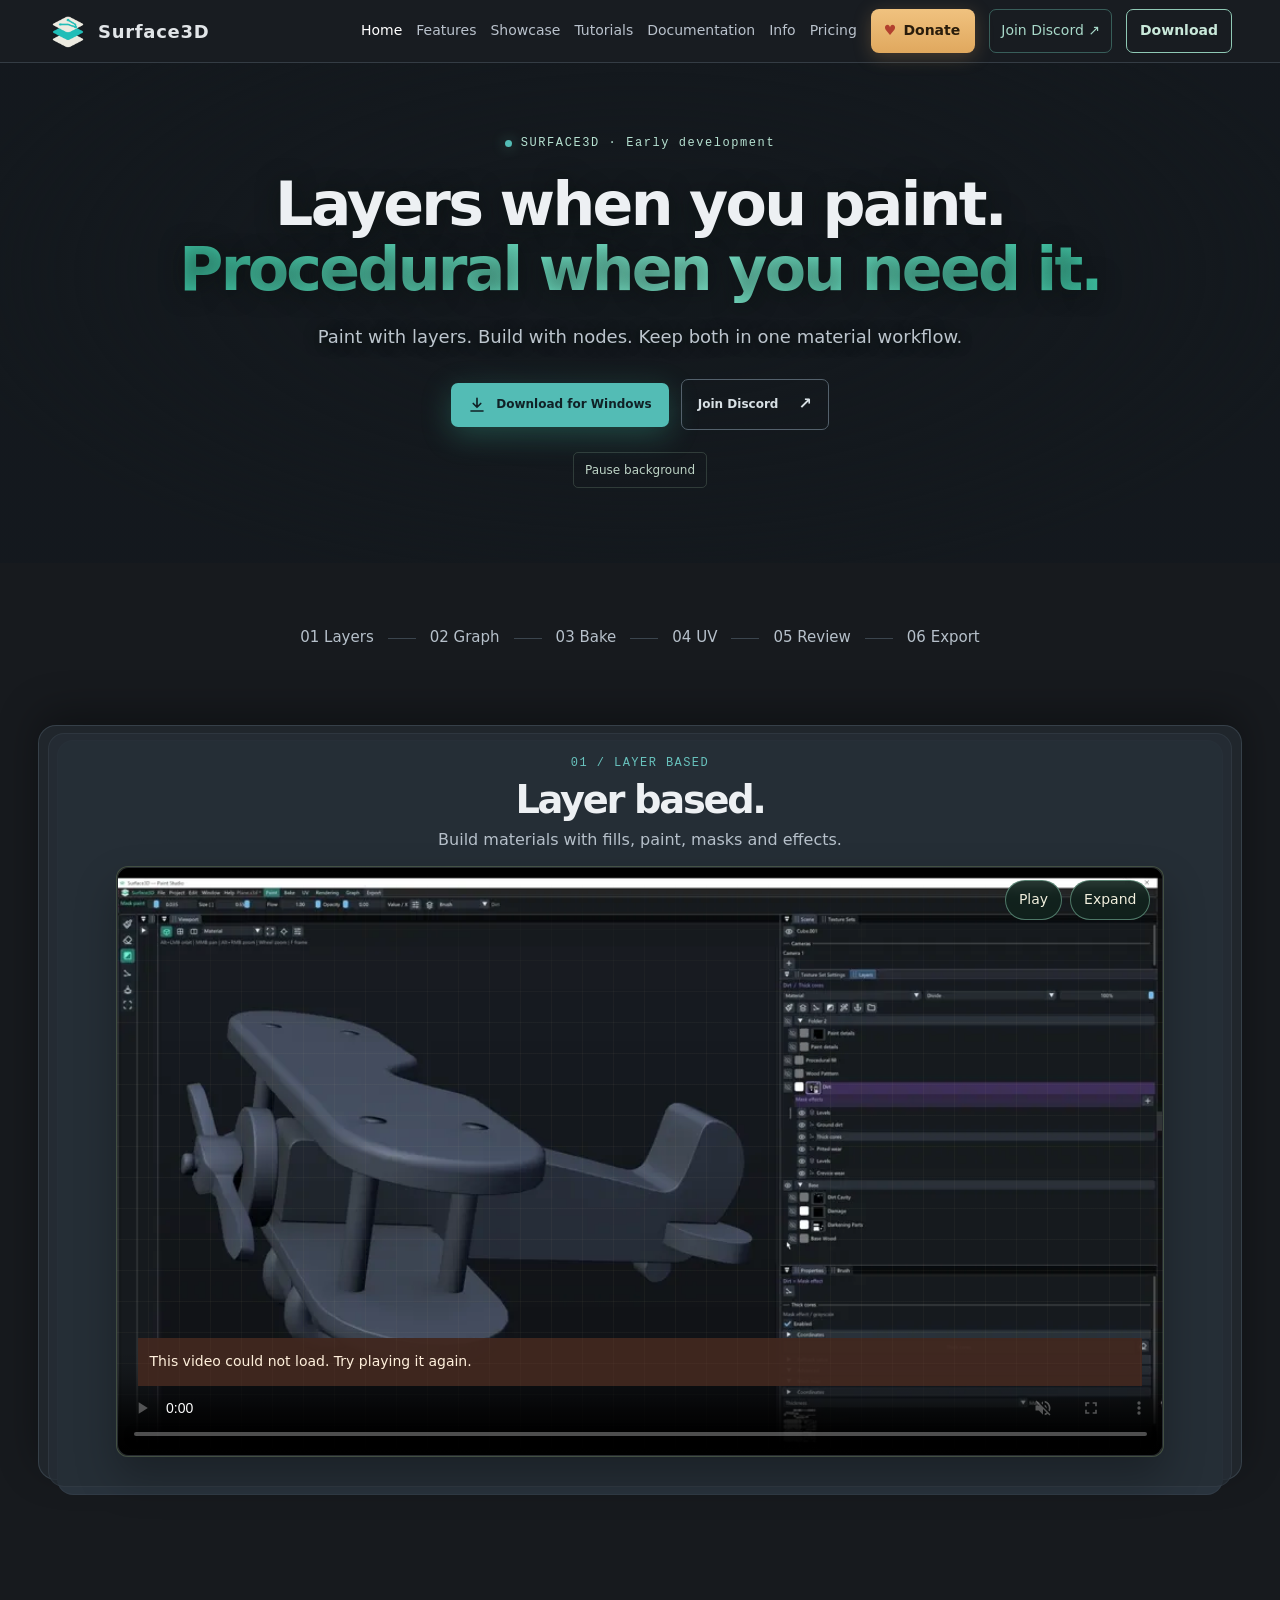
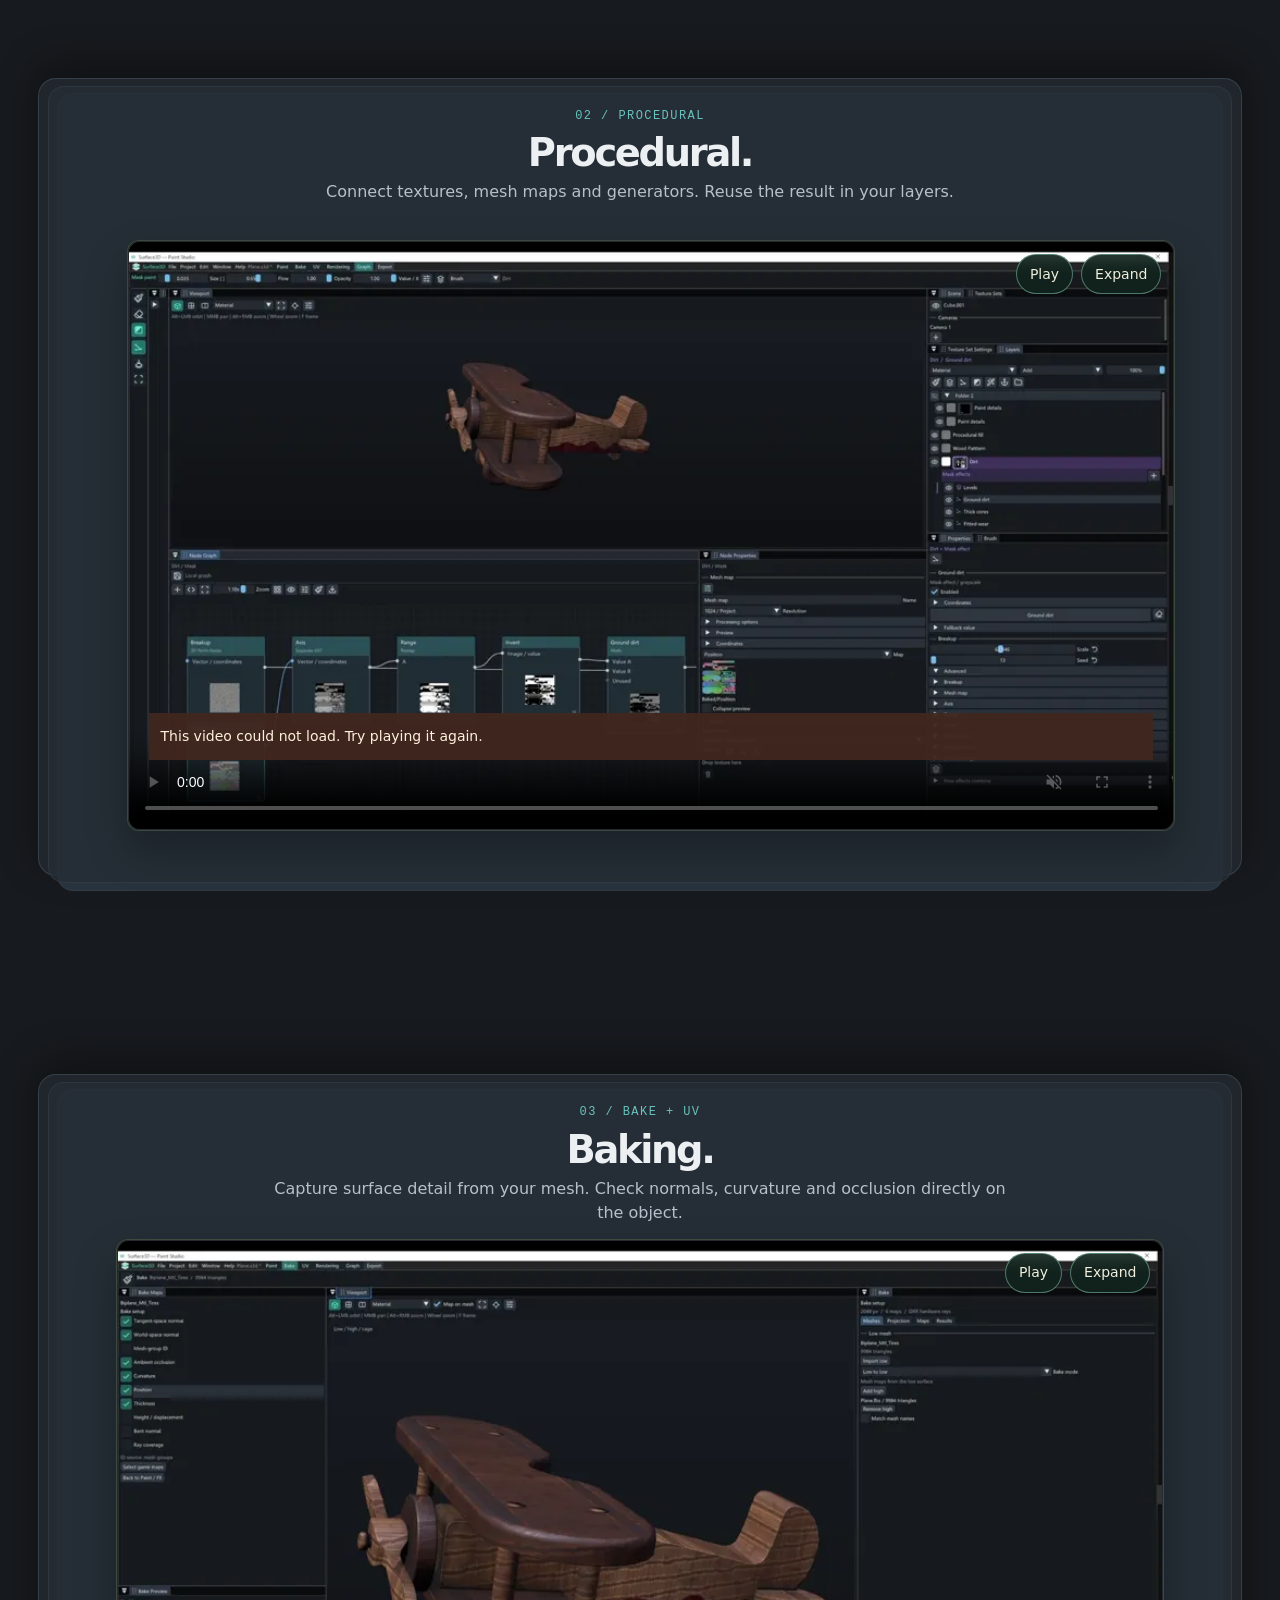
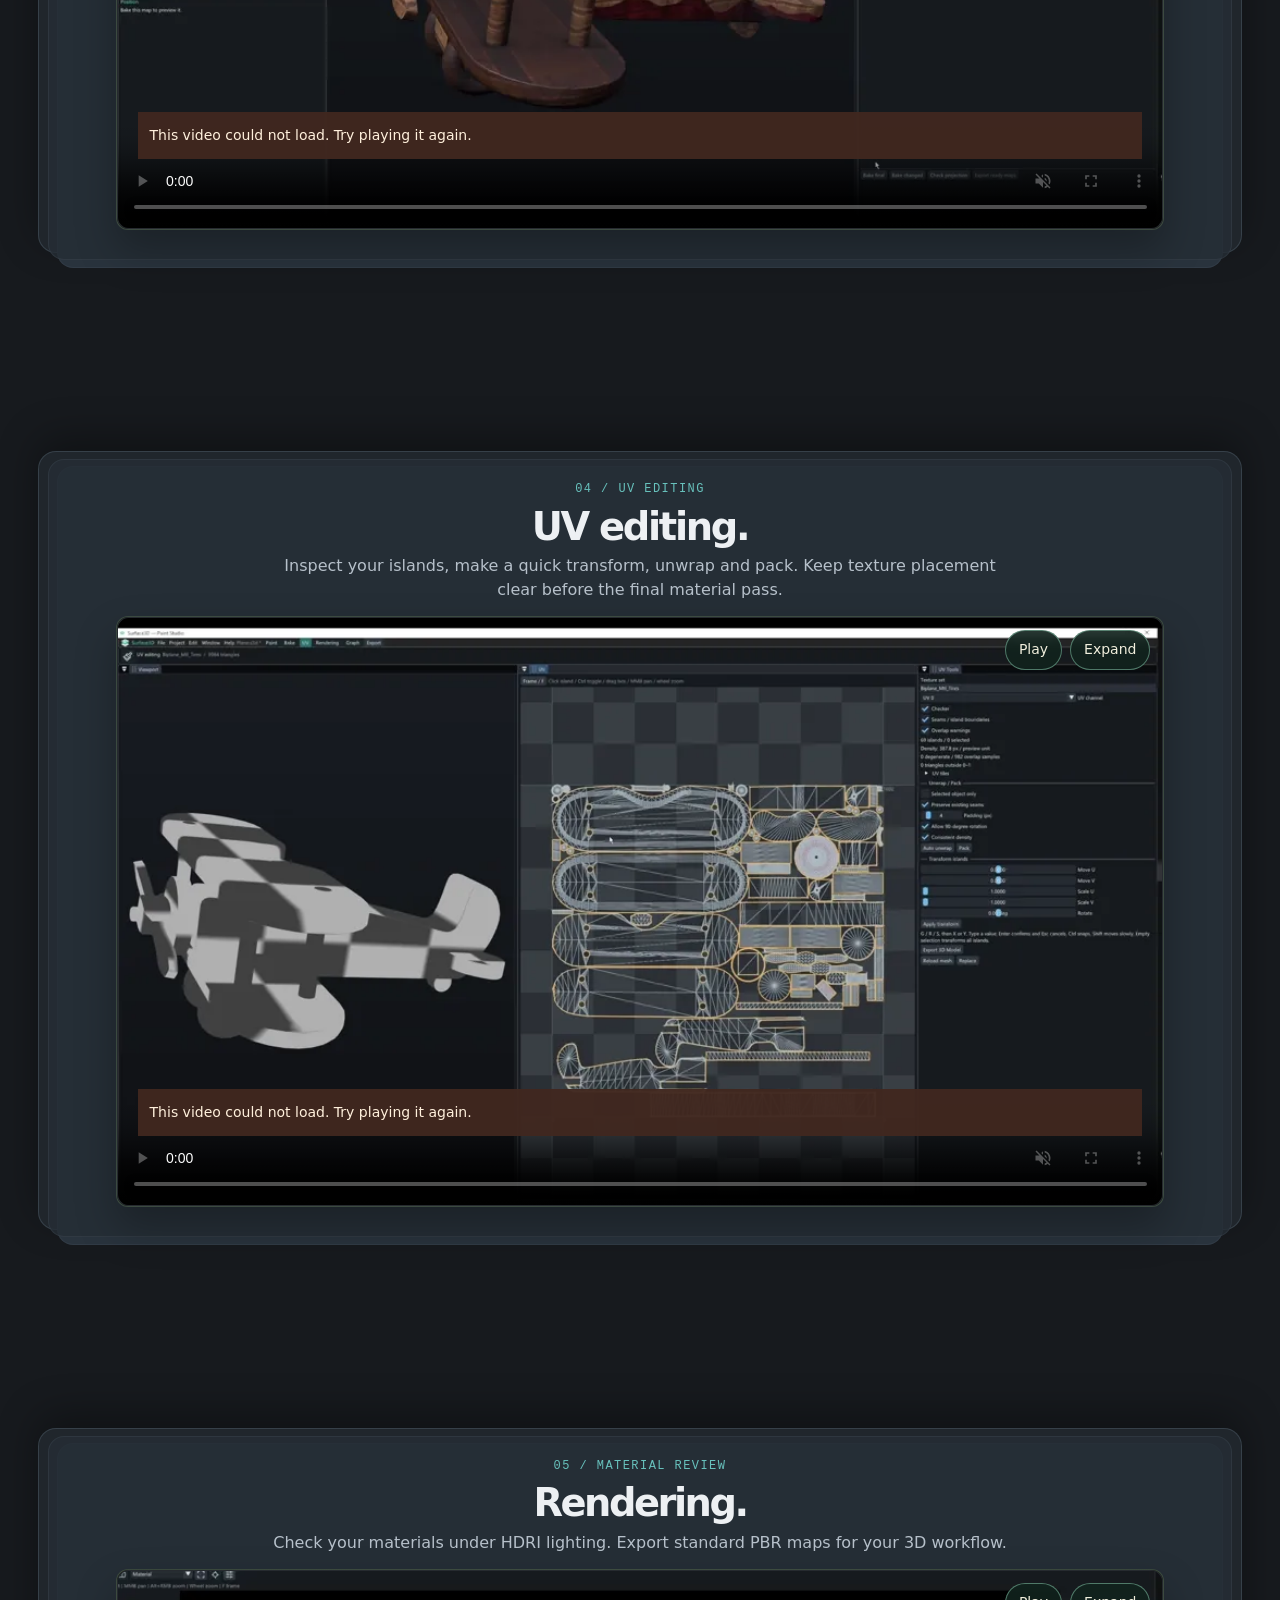
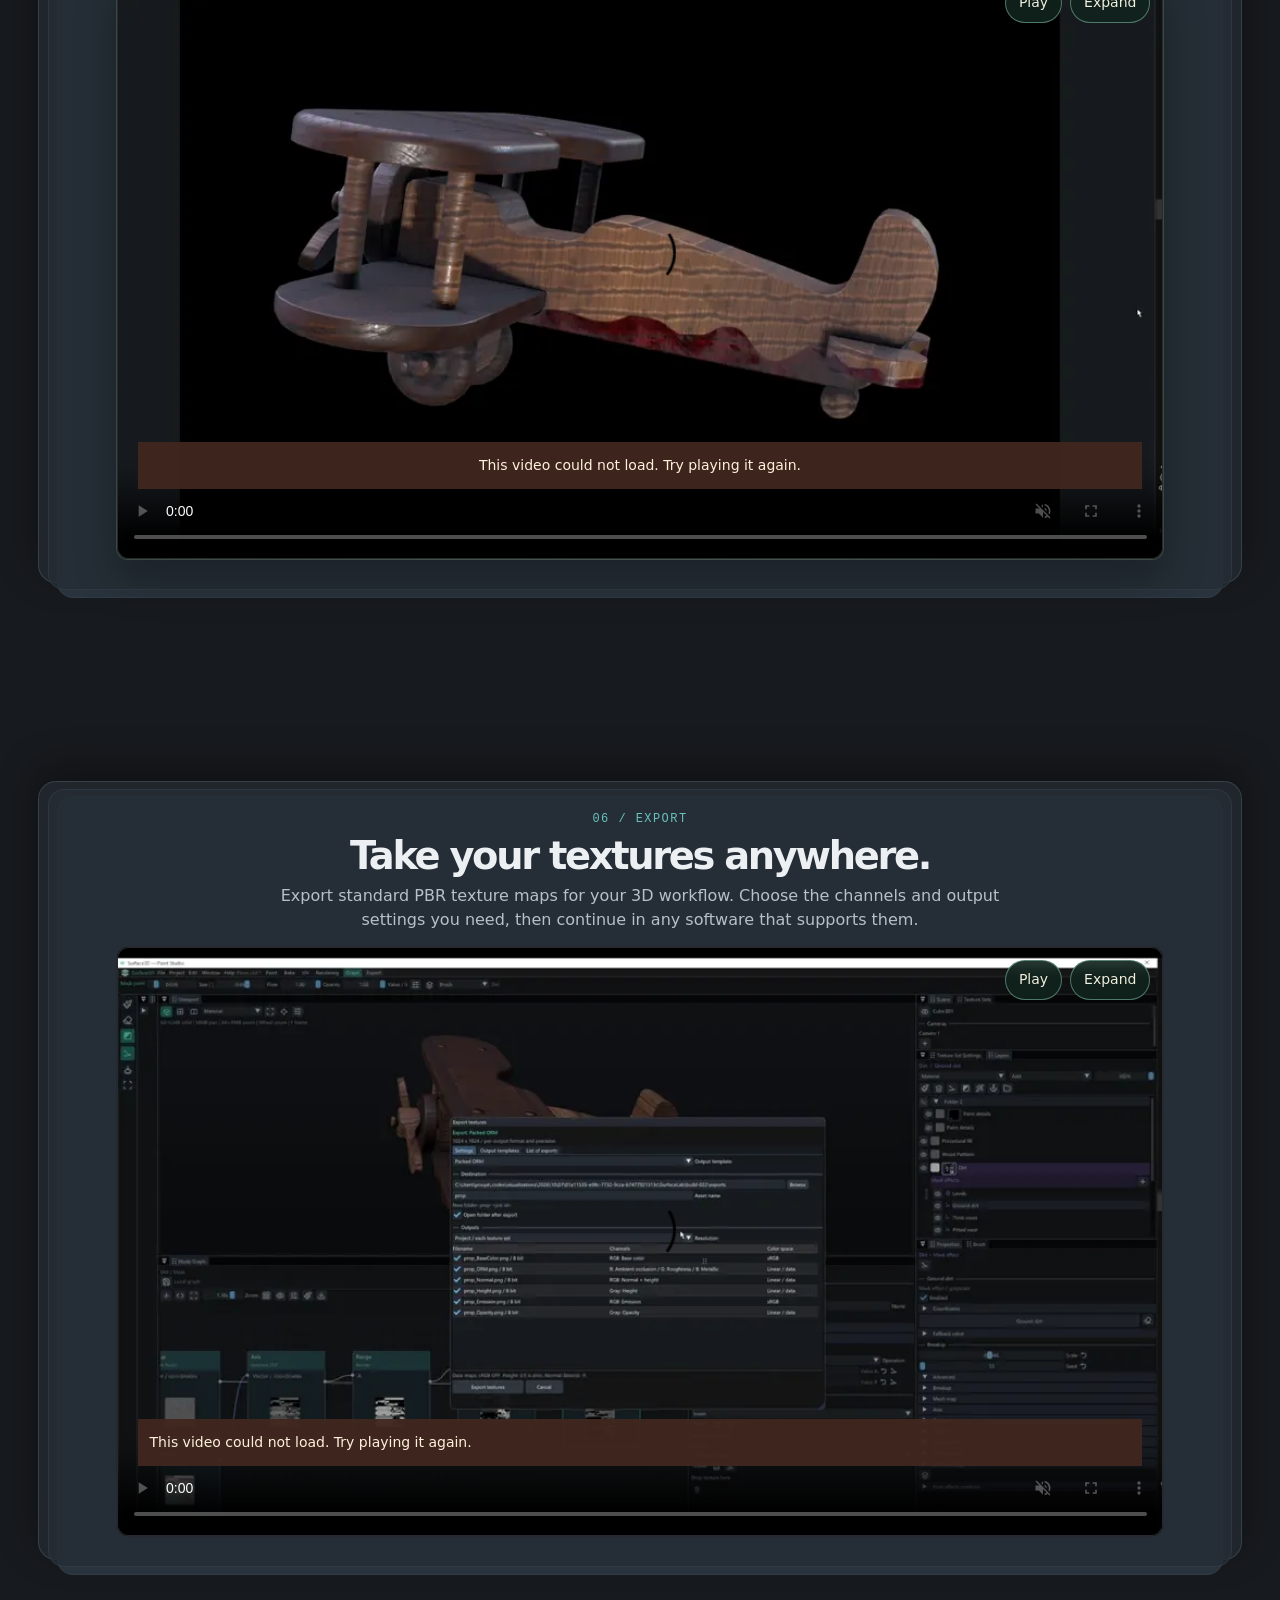
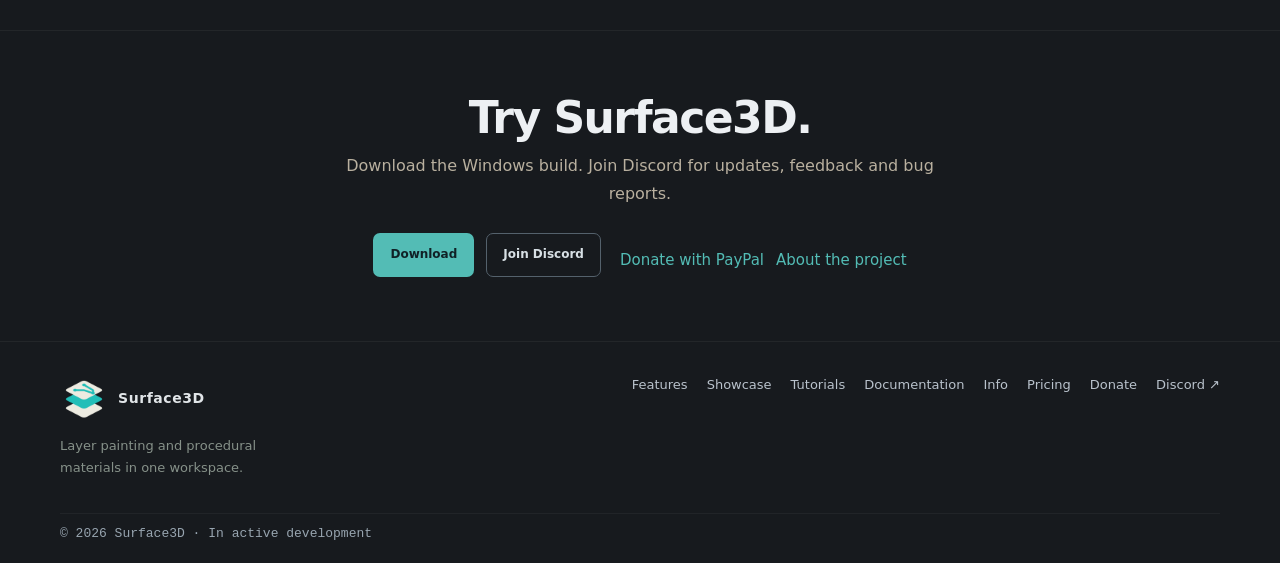
==== index.html @ a534d4b1 "Surface3D website with Pricing page" ====
<!doctype html>

<html lang="en"><head><meta charset="utf-8"><meta name="viewport" content="width=device-width,initial-scale=1"><meta name="theme-color" content="#171a1e"><meta name="description" content="Surface3D connects intuitive material layering with procedural texture creation for 3D artists."><title>Surface3D — Layered painting meets procedural materials</title><link rel="stylesheet" href="assets/site.css"><link rel="stylesheet" href="assets/refresh.css"><link rel="stylesheet" href="assets/content.css"><link rel="stylesheet" href="assets/refinement.css"><script defer src="scripts/site.js"></script><script defer src="scripts/latest-release.js"></script><link rel="stylesheet" href="assets/editor-docs.css"><script defer src="scripts/media.js"></script><script defer src="scripts/layout-runtime.js"></script><link rel="stylesheet" href="assets/video-story.css"><script defer src="scripts/video-story.js"></script><link rel="icon" type="image/png" href="assets/Surface3D.png"><link rel="apple-touch-icon" href="assets/Surface3D.png"><link rel="stylesheet" href="assets/usability.css"><link rel="stylesheet" href="assets/hero-motion.css"><script defer src="scripts/hero-motion.js"></script><link rel="stylesheet" href="assets/software-theme.css"><link rel="stylesheet" href="assets/polish.css"></head>

<body data-page="home"><div id="site-header"><header class="site-header"><div class="nav"><a class="wordmark" href="index.html"><img class="brand-icon" src="assets/Surface3D.png" alt="" width="40" height="40"><span>Surface3D</span></a><button class="nav-menu" aria-label="Toggle navigation" aria-expanded="false">Menu</button><nav class="nav-links"><a href="index.html">Home</a><a href="features.html">Features</a><a href="showcase.html">Showcase</a><a href="tutorials.html">Tutorials</a><a href="docs.html">Documentation</a><a href="about.html">Info</a><a href="pricing.html">Pricing</a><a href="https://www.paypal.com/donate/?hosted_button_id=SFRZK6K2A957J">Donate</a><a class="nav-community" href="https://discord.gg/K3YzGP72cg">Join Discord</a><a class="nav-cta" href="download.html">Download</a></nav></div></header></div><main>



<section class="home-hero sketch-hero"><div class="hero-art hero-workflow-art" aria-hidden="true"><svg class="workflow-background" viewBox="0 0 2000 720" preserveAspectRatio="xMidYMid slice"><defs><linearGradient id="paint-surface" x1="0" x2="1"><stop stop-color="#377b68"/><stop offset=".5" stop-color="#81c7a4"/><stop offset="1" stop-color="#4d9a79"/></linearGradient><filter id="soft-brush" x="-10%" y="-30%" width="120%" height="160%"><feTurbulence type="fractalNoise" baseFrequency=".9 .02" numOctaves="2" seed="4" result="n"/><feDisplacementMap in="SourceGraphic" in2="n" scale="38"/><feGaussianBlur stdDeviation="5"/></filter><radialGradient id="paint-fade" cx=".75" cy=".5" r=".75"><stop offset=".55" stop-color="#fff"/><stop offset="1" stop-color="#fff" stop-opacity="0"/></radialGradient><mask id="paint-mask"><g fill="none" stroke="white" stroke-width="105" stroke-linecap="round" filter="url(#soft-brush)"><path class="paint-swipe swipe-1" stroke-width="88" d="M2050 190 Q1720 130 1410 190"/><path class="paint-swipe swipe-2" stroke-width="112" d="M2050 290 Q1700 225 1380 285"/><path class="paint-swipe swipe-3" stroke-width="96" d="M2050 390 Q1710 320 1385 385"/><path class="paint-swipe swipe-4" stroke-width="120" d="M2050 490 Q1700 420 1370 480"/><path class="paint-swipe swipe-5" stroke-width="84" d="M2050 590 Q1700 525 1400 580"/></g></mask></defs><g class="left-node-scene"><g class="left-wires" fill="none"><path class="left-wire wire-a" d="M210 235 C285 235 250 385 330 385"/><path class="left-wire wire-b" d="M210 530 C290 530 240 385 330 385"/><path class="left-wire wire-c" d="M470 385 C550 385 535 265 600 265"/></g><g class="enter-node enter-one"><rect x="70" y="190" width="140" height="90" rx="9"/><path d="M70 218H210"/><text x="88" y="209">NOISE</text><path class="node-texture" d="M90 246l12 -12 13 22 15 -17 15 15 16 -19 20 14"/><circle cx="210" cy="235" r="5"/></g><g class="enter-node enter-two"><rect x="70" y="485" width="140" height="90" rx="9"/><path d="M70 513H210"/><text x="88" y="504">PAINT</text><path class="node-texture" d="M90 547Q110 524 130 547T180 547"/><circle cx="210" cy="530" r="5"/></g><g class="enter-node enter-three"><rect x="330" y="340" width="140" height="90" rx="9"/><path d="M330 368H470"/><text x="348" y="359">BLEND</text><circle cx="330" cy="385" r="5"/><circle cx="470" cy="385" r="5"/><circle class="material-dot" cx="400" cy="396" r="18"/></g><g class="enter-node enter-four"><rect x="600" y="220" width="140" height="90" rx="9"/><path d="M600 248H740"/><text x="618" y="239">MATERIAL</text><circle cx="600" cy="265" r="5"/><circle class="material-dot" cx="670" cy="277" r="18"/></g></g><g class="right-paint-scene"><rect x="1360" y="120" width="690" height="520" rx="32" fill="url(#paint-surface)" mask="url(#paint-mask)"/><g class="paint-grain" mask="url(#paint-mask)" fill="none" stroke="#d8e7be" stroke-width="2" opacity=".23"><path d="M1380 200Q1700 145 2020 200M1380 230Q1700 185 2020 230M1380 300Q1700 250 2020 300M1380 330Q1700 280 2020 330M1380 400Q1700 350 2020 400M1380 430Q1700 380 2020 430M1380 500Q1700 450 2020 500M1380 530Q1700 480 2020 530M1380 600Q1700 550 2020 600"/></g><g class="moving-brush"><path d="M0 0l22 -65 29 10 -17 67Z" fill="#d7ccb1"/><path d="M0 0l34 12 -12 35 -28 -9Z" fill="#7ac7a1"/><path d="M2 30l20 6" stroke="#305f4d" stroke-width="3"/></g></g></svg></div><div class="home-hero-copy wrap"><p class="eyebrow"><i></i> SURFACE3D · <span data-status>Early development</span></p><h1 id="hero-title">Layers when you paint.<br><em>Procedural when you need it.</em></h1><p class="lede" id="hero-lede">Paint with familiar layers. Build with connected nodes. Bring both together in one 3D texturing workflow.</p><div class="actions"><a class="button primary hero-download" data-link="build" href="https://github.com/moaref1/Surface3D/releases/latest"><svg viewBox="0 0 24 24" width="18" height="18" fill="none" stroke="currentColor" stroke-width="2.2" stroke-linecap="round" stroke-linejoin="round" aria-hidden="true"><path d="M12 3v12m0 0-5-5m5 5 5-5M4 20h16"/></svg>Download for Windows</a><a class="button outline" data-link="discord" href="https://discord.gg/K3YzGP72cg">Join Discord <b>↗</b></a></div><button class="hero-motion-toggle" type="button" aria-pressed="false">Pause background</button></div><div class="hero-index"><span>Paint</span><span>Create</span><span>Finish</span></div></section>

<section class="workflow-story sketch-story"><nav class="workflow-nav" aria-label="Workflow chapters"><a href="#story-layer">01 Layers</a><span></span><a href="#story-graph">02 Graph</a><span></span><a href="#story-bake">03 Bake</a><span></span><a href="#story-uv">04 UV</a><span></span><a href="#story-render">05 Review</a><span></span><a href="#story-export">06 Export</a></nav>



<div id="story-layer" class="story-panel layer-story reveal"><div class="story-copy"><span class="story-count">01 / LAYER BASED</span><h3 data-home="layerTitle">Layer based.</h3><p><span data-home="layerBody">Build materials with fills, paint, masks and effects.</span></p><div class="story-tags"><span>PAINT</span><span>MASK</span><span>BLEND</span></div></div><div class="layer-scene"><div class="scene-glow"></div><div class="scene-object"><i></i><b></b><em></em><span></span></div><div class="float-layer layer-a"><b>◉</b><span>Clear coat<small>Fill · Roughness 0.18</small></span><i>100</i></div><div class="float-layer layer-b"><b>◈</b><span>Edge wear<small>Mask · Curvature</small></span><i>68</i></div><div class="float-layer layer-c"><b>▤</b><span>Painted detail<small>Paint layer</small></span><i>100</i></div><div class="scene-caption">3D VIEW <span>·</span> LAYER STACK</div></div></div>

<div id="story-graph" class="story-panel graph-story reveal"><div class="graph-scene"><div class="graph-toolbar"><span>◈</span> PROCEDURAL GRAPH <i>LIVE RESULT</i></div><div class="graph-canvas"><svg viewBox="0 0 760 300" preserveAspectRatio="none" aria-hidden="true"><path d="M147 136 C205 136 210 78 270 78 M397 78 C454 78 452 138 512 138 M397 215 C450 215 454 138 512 138 M630 138 C667 138 670 138 706 138"/></svg><div class="graph-node gn-one"><b>Curvature</b><span>Surface map</span><i></i></div><div class="graph-node gn-two"><b>Levels</b><span>Shape contrast</span><i></i></div><div class="graph-node gn-three"><b>Grunge</b><span>Texture detail</span><i></i></div><div class="graph-node gn-four"><b>Blend</b><span>Wear mask</span><i></i></div><div class="graph-node gn-five"><b>Layer</b><span>Reusable result</span><i></i></div><div class="graph-pulse"></div></div><div class="graph-foot"><span>Procedural detail stays editable</span><span>CONNECT · ADJUST · REUSE</span></div></div><div class="story-copy"><span class="story-count">02 / PROCEDURAL</span><h3 data-home="graphTitle">Procedural.</h3><p><span data-home="graphBody">Connect textures, mesh maps and generators. Reuse the result in your layers.</span></p><div class="story-tags"><span>NODE GRAPH</span><span>LIVE RESULT</span><span>REUSABLE</span></div></div></div>

<div id="story-bake" class="story-panel bake-story reveal"><div class="story-copy"><span class="story-count">03 / BAKE + UV</span><h3 data-home="bakeTitle">Baking.</h3><p><span data-home="bakeBody">Capture surface detail from your mesh. Check normals, curvature and occlusion directly on the object.</span></p><div class="story-tags"><span>BAKE</span><span>UV CHECK</span><span>MAPS</span></div></div><div class="bake-scene"><div class="bake-viewport"><div class="cube-preview"><svg viewBox="0 0 400 300" role="img" aria-label="Mesh cube with teal projection cage"><defs><linearGradient id="cubeA" x2="1" y2="1"><stop stop-color="#d5c8ae"/><stop offset="1" stop-color="#5b746b"/></linearGradient></defs><ellipse cx="200" cy="263" rx="110" ry="14" fill="#000" opacity=".25"/><path d="M100 100 205 49 309 101 205 158Z" fill="#c1c4b0"/><path d="M100 100 205 158 205 254 100 195Z" fill="url(#cubeA)"/><path d="M205 158 309 101 309 197 205 254Z" fill="#45665a"/><g stroke="#69c7b2" fill="none" stroke-width="1.4"><path d="M85 91 205 33 325 92 205 163Z M85 91V205L205 273 325 205V92 M205 163V273"/><path d="M100 100 205 49 309 101 205 158Z M100 100V195L205 254 309 197V101 M205 158V254" stroke-dasharray="3 4"/></g><path d="M145 183 155 177 169 185 160 193Z" fill="#d1a96e" opacity=".7"/></svg></div><span>LOW / HIGH / CAGE</span><div class="bake-map-chips"><i>NORMAL</i><i>AO</i><i>CURVATURE</i></div></div><div class="bake-settings"><b>BAKE SETTINGS <i>PREVIEW</i></b><span>Output size <strong>2K</strong></span><span>Match by <strong>Mesh name</strong></span><span>Projection <strong>Custom cage</strong></span><span>Maps <strong>Selected</strong></span><div class="bake-progress"><i></i></div><small>Map previews on the model</small></div></div></div>

<div id="story-uv" class="story-panel uv-story reveal"><div class="uv-editor"><div class="graph-toolbar"><span>▦</span> UV EDITOR <i>ISLANDS / 0–1</i></div><div class="uv-workspace"><div class="uv-tile"><svg viewBox="0 0 320 260" role="img" aria-label="UV islands packed inside a texture tile"><g fill="#69c7b21c" stroke="#87d2b7" stroke-width="1.5"><path d="M22 26h80v78H22zM120 26h80v78h-80zM218 26h80v78h-80zM22 124h80v108H22zM120 124h80v108h-80zM218 124h80v108h-80z"/></g><g stroke="#69c7b249" fill="none"><path d="M22 26 102 104M102 26 22 104M120 26 200 104M200 26 120 104M218 26 298 104M298 26 218 104M22 124 102 232M102 124 22 232M120 124 200 232M200 124 120 232M218 124 298 232M298 124 218 232"/></g></svg><span class="uv-axis">0<span>1</span></span></div><aside><b>TRANSFORM</b><span>Move <kbd>G</kbd></span><span>Rotate <kbd>R</kbd></span><span>Scale <kbd>S</kbd></span><hr><b>PACK ISLANDS</b><span>Padding <strong>1 px</strong></span><span>Rotation <strong>On</strong></span><span>Texture tile <strong>0–1</strong></span><div class="uv-pack">▦　Pack islands</div></aside></div><div class="graph-foot"><span>Checker · Islands · Seams</span><span>UV WORKSPACE</span></div></div><div class="story-copy"><span class="story-count">04 / UV EDITING</span><h3 data-home="uvTitle">UV editing.</h3><p data-home="uvBody">Inspect your islands, make a quick transform, unwrap and pack. Keep texture placement clear before the final material pass.</p><div class="story-tags"><span>UNWRAP</span><span>TRANSFORM</span><span>PACK</span></div></div></div><div id="story-render" class="render-feature reveal"><div class="turntable-stage"><div class="stage-top"><span>3D VIEW / MATERIAL</span><span>STUDIO LIGHTING　·　CAMERA 01</span></div><div class="stage-orbit"></div><div class="turntable-aircraft"><img src="assets/turntable-prop.svg" alt="Illustrated textured aircraft on a turntable" loading="lazy"></div><div class="turntable-platform"></div><div class="stage-footer"><span class="stage-play">▶</span><div class="stage-timeline"><i></i></div><span>360° TURNTABLE</span></div><div class="stage-caption">Illustrative workflow preview</div></div><div class="render-feature-head"><span class="story-count">05 / MATERIAL REVIEW</span><h3 data-home="renderTitle">Rendering.</h3><p data-home="renderBody">Check your materials under HDRI lighting. Export standard PBR maps for your 3D workflow.</p></div><div class="review-options"><span>Camera &amp; framing</span><span>HDRI environment</span><span>Turntable preview</span><span>Color &amp; finishing</span><span>Export PBR textures</span></div></div><div id="story-export" class="story-panel export-story reveal"><div class="story-copy"><span class="story-count">06 / EXPORT</span><h3>Take your textures anywhere.</h3><p>Export standard PBR texture maps for your 3D workflow. Choose the channels and output settings you need, then continue in any software that supports them.</p><div class="story-tags"><span>PBR TEXTURES</span><span>YOUR WORKFLOW</span></div></div><div class="export-scene"></div></div></section>

<section class="home-end"><div class="wrap home-end-inner"><h2>Try Surface3D.</h2><p>Download the Windows build. Join Discord for updates, feedback and bug reports.</p><div class="actions"><a class="button primary" data-link="download" href="download.html">Download</a><a class="button outline" data-link="discord" href="https://discord.gg/K3YzGP72cg">Join Discord</a><a class="text-link donate-link" data-link="donate" href="https://www.paypal.com/donate/?hosted_button_id=SFRZK6K2A957J">Donate</a><a class="text-link" href="about.html">About the project</a></div></div></section>
</main><div id="site-footer"></div><div id="toast" role="status" aria-live="polite"></div></body></html>
---- assets/site.css ----
:root{--bg:#111315;--panel:#1b2021;--line:#303837;--text:#f1f3ef;--muted:#9da8a0;--teal:#75d6b2;--mono:Consolas,monospace;--sans:"Segoe UI",system-ui,sans-serif;--display:"Segoe UI",system-ui,sans-serif}*{box-sizing:border-box}html{scroll-behavior:smooth}body{margin:0;background:var(--bg);color:var(--text);font:16px/1.65 var(--sans);-webkit-font-smoothing:antialiased}a{color:inherit;text-decoration:none}button,input,textarea{font:inherit}::selection{background:var(--teal);color:#101715}.wrap{width:min(1160px,calc(100% - 56px));margin:auto}.site-header{position:sticky;top:0;z-index:20;background:#111315eb;backdrop-filter:blur(18px);border-bottom:1px solid #ffffff0d}.nav{height:70px;width:min(1280px,calc(100% - 48px));margin:auto;display:flex;align-items:center;gap:38px}.wordmark{display:flex;align-items:center;gap:10px;font:700 14px var(--display);letter-spacing:.04em}.logo{width:28px;height:28px;border-radius:8px;background:var(--teal);color:#0d1714;display:grid;place-items:center;font:800 16px var(--display);transform:rotate(-8deg)}.nav-links{display:flex;align-items:center;gap:23px;margin-left:auto}.nav-links a{font-size:12px;color:#a6b0a9}.nav-links a:hover,.nav-links a.active{color:#fff}.nav-links .nav-cta{background:var(--teal);color:#111b16;padding:9px 13px;border-radius:6px;font-weight:700}.nav-menu{display:none;margin-left:auto;color:white;border:0;background:none;font-size:23px}.eyebrow,.kicker,.page-hero .eyebrow,.feature-row .kicker,.admin small{font:500 10px/1.4 var(--mono);letter-spacing:.13em;color:var(--teal)}.eyebrow{display:flex;align-items:center;gap:9px}.eyebrow i{width:7px;height:7px;border-radius:50%;background:var(--teal);box-shadow:0 0 14px #75d6b277}.hero{padding:80px 0 68px;min-height:650px;display:grid;grid-template-columns:.86fr 1.14fr;gap:45px;align-items:center}.hero h1,.page-hero h1,.admin h1{font:600 clamp(54px,6.8vw,82px)/.98 var(--display);letter-spacing:-.065em;margin:23px 0}.hero h1 em,.section h2 em,.workflow h2 em,.show-band h2 em,.final-cta h2 em,.page-hero h1 em,.feature-row h2 em,.feature-strip h2 em,.admin h1 em{font-style:normal;color:var(--teal)}.lede{max-width:440px;color:#b1bbb4;font-size:17px;line-height:1.7}.actions{display:flex;flex-wrap:wrap;gap:11px;margin-top:27px}.button{display:inline-flex;align-items:center;gap:20px;padding:11px 16px;border:1px solid transparent;border-radius:7px;font-size:12px;font-weight:600;cursor:pointer;transition:.2s}.button b{font-size:16px}.button.primary{background:var(--teal);color:#101815}.button.primary:hover{background:#b8efd5;transform:translateY(-2px)}.button.quiet,.button.outline{border-color:#48514d;color:#d5dcd6;background:transparent}.button.quiet:hover,.button.outline:hover{border-color:var(--teal);color:var(--teal)}.hero-copy>small,.final-cta>small{display:block;font:10px var(--mono);color:#77827c;margin-top:19px}.app-frame{border:1px solid #3a4441;background:#171b1c;border-radius:11px;overflow:hidden;box-shadow:0 28px 75px #0008;transform:perspective(1100px) rotateY(-3deg)}.frame-head,.frame-foot{height:35px;background:#1c2122;display:flex;align-items:center;gap:12px;padding:0 13px;color:#919c94;font:9px var(--mono)}.frame-head>span:first-child{color:#e9896f}.frame-state{margin-left:auto;color:#82c8aa!important;font-size:8px}.app-ui{display:grid;grid-template-columns:34px 1fr 150px;min-height:335px}.rail{border-right:1px solid #303837;display:flex;flex-direction:column;align-items:center;gap:16px;padding:12px 0;color:#849087;font-size:12px}.rail b{background:var(--teal);color:#0d1714;width:22px;height:22px;border-radius:7px;display:grid;place-items:center;font:800 12px var(--display);margin-bottom:7px}.rail span:first-of-type{color:var(--teal)}.viewport{position:relative;overflow:hidden;background:radial-gradient(ellipse at 52% 44%,#303b38,#1b2021 72%)}.toolbar{height:30px;position:relative;z-index:2;display:flex;gap:13px;align-items:center;padding:0 9px;border-bottom:1px solid #303837;color:#88958c;font:8px var(--mono)}.toolbar span:first-child{color:var(--teal)}.grid{position:absolute;inset:30px 0 50px;opacity:.2;background-image:linear-gradient(#9ba69b19 1px,transparent 1px),linear-gradient(90deg,#9ba69b19 1px,transparent 1px);background-size:25px 25px;mask-image:linear-gradient(transparent,black 22%,black 78%,transparent)}.pipe{position:absolute;width:130px;height:225px;left:50%;top:53%;transform:translate(-50%,-50%);filter:drop-shadow(13px 16px 9px #0009)}.pipe:before{content:'';position:absolute;left:41px;bottom:5px;width:68px;height:165px;border-radius:21px;background:linear-gradient(90deg,#293936,#9aa69a 25%,#5d6e65 52%,#253330 78%,#77837a);border:1px solid #c4c8b63d;box-shadow:inset 7px 0 10px #e8eddb1c,inset -8px 0 11px #0a100f77}.pipe i{position:absolute;left:39px;top:8px;width:89px;height:96px;border:27px solid #697870;border-left-color:#839187;border-bottom-color:#40534b;border-radius:0 60px 0 0}.pipe b{position:absolute;left:28px;bottom:9px;width:93px;height:15px;border-radius:50%;background:linear-gradient(#b3b9a9,#475a50);box-shadow:0 3px 0 #202923,0 8px 8px #0008}.pipe em{position:absolute;left:53px;bottom:27px;width:4px;height:130px;background:linear-gradient(transparent,#e2e6d466,transparent);filter:blur(1px)}.view-label{position:absolute;top:43px;right:10px;color:#9aa59d;font:8px var(--mono)}.object-label{position:absolute;left:10px;bottom:43px;font-size:9px}.object-label small{display:block;color:#88948b;font:8px var(--mono)}.channels{height:35px;position:absolute;bottom:0;left:0;right:0;border-top:1px solid #313938;display:flex;align-items:center;gap:7px;padding:0 9px;color:#98a39b;font:7px var(--mono)}.channels i{width:14px;height:14px;border-radius:3px;background:#777}.channels i:nth-of-type(2){background:#4e6258}.channels i:nth-of-type(3){background:#926d50}.channels i:nth-of-type(4){background:#343b3b}.layers{background:#202525;border-left:1px solid #343b39;padding:10px 7px;position:relative}.panel-title{font:9px var(--mono);color:#a7b1a9;padding-bottom:8px;border-bottom:1px solid #36403b}.panel-title b{float:right;color:#87c8ab}.layer{display:flex;align-items:center;gap:5px;padding:10px 2px;border-bottom:1px solid #303837;color:#aeb9b0;font-size:8px}.layer>span{flex:1;display:flex;flex-direction:column}.layer small{font-size:7px;color:#7d8880}.layer i{font:7px var(--mono);color:#98a39b}.layer.active{background:#2b3831;border-radius:4px}.eval{position:absolute;bottom:8px;left:8px;color:#89958c;font:7px var(--mono)}.frame-foot{justify-content:space-between;color:#748077;font-size:8px}.ticker{white-space:nowrap;overflow:hidden;border-block:1px solid #303635;background:#15191a;padding:14px 0;text-align:center;color:#78847b;font:10px var(--mono);letter-spacing:.06em}.section{padding:92px 0}.split{display:grid;grid-template-columns:1.05fr .95fr;gap:66px;align-items:start;margin-top:27px}.section h2,.workflow h2,.show-band h2,.final-cta h2,.feature-row h2,.feature-strip h2{font:600 clamp(35px,4.5vw,54px)/1.08 var(--display);letter-spacing:-.05em;margin:0}.split p,.feature-row p,.show-band p{font-size:14px;color:#a8b3aa;line-height:1.8;margin:0 0 15px}.text-link{color:var(--teal);font-size:12px;display:inline-block;margin-top:10px}.workflow{padding:80px 0;background:#191e1f;border-block:1px solid #293130}.workflow-head{align-items:end}.workflow-head p{max-width:290px}.steps{display:grid;grid-template-columns:repeat(4,1fr);gap:12px;margin-top:37px}.steps article{position:relative;padding:20px 17px;background:#202626;border:1px solid #343c39;border-radius:9px;min-height:210px}.steps article>span{position:absolute;right:15px;top:13px;color:#7b877e;font:9px var(--mono)}.steps article>b{font-size:24px;color:var(--teal)}.steps h3{font:600 15px var(--display);margin:17px 0 6px}.steps p{color:#9da89f;font-size:11px;line-height:1.65}.steps small{display:block;color:#748178;font:8px var(--mono);margin-top:14px}.benefits{display:grid;grid-template-columns:.9fr 1.1fr;gap:70px;margin-top:27px}.benefits>div:first-child>p{color:#9da9a0;max-width:320px;margin-top:20px}.benefit-list article{display:grid;grid-template-columns:34px 1fr;gap:15px;padding:18px 0;border-top:1px solid #303837}.benefit-list article>b{color:var(--teal);font:9px var(--mono)}.benefit-list h3{font:600 15px var(--display);margin:0}.benefit-list p{color:#98a39b;font-size:12px;margin:6px 0 0}.show-band{padding:75px 0;background:#e6e8df;color:#1c2620}.show-band .split{align-items:center}.show-band .kicker{color:#3b7a64}.show-band h2{margin:18px 0}.show-band h2 em{color:#36866b}.show-band p{color:#56635a}.swatches{position:relative;height:295px}.swatch{position:absolute;top:20px;width:156px;height:218px;border-radius:90px 90px 10px 10px;display:flex;align-items:end;padding:13px;box-shadow:0 20px 30px #17251c33;color:#ebf0e9;font:7px var(--mono)}.alloy{left:2%;background:radial-gradient(ellipse at 30% 40%,#a99e80,#47554c 40%,#182421 80%)}.concrete{left:34%;top:50px;background:radial-gradient(ellipse at 40% 30%,#bf9d79,#725d4a 45%,#342b25)}.enamel{right:2%;background:radial-gradient(ellipse at 65% 25%,#a1c3ac,#46745c 47%,#1a3229)}.swatches>label{position:absolute;bottom:0;left:26%;font:8px var(--mono);color:#627067}.final-cta{text-align:center;padding:80px 20px}.final-cta>.eyebrow{justify-content:center}.final-cta h2{margin:18px 0}.final-cta .actions{justify-content:center}.site-footer{border-top:1px solid #2d3433;padding:32px 0 22px}.footer-main,.footer-bottom{width:min(1160px,calc(100% - 56px));margin:auto;display:flex;justify-content:space-between;gap:25px}.footer-main{align-items:start}.footer-note{font-size:11px;color:#869189;max-width:240px}.footer-links{display:flex;flex-wrap:wrap;gap:19px;color:#98a39b;font-size:11px}.footer-bottom{margin-top:22px;padding-top:12px;border-top:1px solid #292f2f;color:#69746d;font:8px var(--mono)}.footer-admin{opacity:.55}.page-hero{padding:80px 0 34px}.page-hero h1{font-size:clamp(45px,6vw,68px);margin:15px 0 18px}.page-hero>p:not(.eyebrow){max-width:690px;color:#aab5ac;font-size:15px}.jump-links{display:flex;gap:9px;flex-wrap:wrap;margin-top:24px}.jump-links a{border:1px solid #3d4542;border-radius:20px;padding:7px 12px;color:#aeb8b1;font-size:10px}.jump-links a:hover{border-color:var(--teal);color:var(--teal)}.feature-row{display:grid;grid-template-columns:1fr 1fr;gap:65px;align-items:center;padding:64px 0;border-top:1px solid #2d3433}.feature-row.reverse{grid-template-columns:1fr 1fr}.feature-row.reverse .feature-art{order:2}.feature-row h2{font-size:42px;margin:15px 0}.feature-row ul{padding-left:18px;color:#aeb8b0;font-size:12px;line-height:2}.feature-row li::marker{color:var(--teal)}.feature-art{height:300px;border-radius:10px;border:1px solid #333c39;background:#1a1f20;display:grid;place-items:center;position:relative;overflow:hidden}.layer-demo{width:78%;padding:13px;background:#202627;border:1px solid #3c4542;border-radius:7px;font-size:10px;color:#c0c9c2}.layer-demo strong{display:block;color:#aab5ad;font:9px var(--mono);padding-bottom:9px;border-bottom:1px solid #38403d}.layer-demo strong i{float:right;color:var(--teal)}.layer-demo p{position:relative;padding:10px 4px!important;margin:0!important;border-bottom:1px solid #323a37;color:#c4cec6!important;font-size:10px!important}.layer-demo p.sel{background:#2c3832}.layer-demo small{display:block;color:#87928a;font-size:8px}.layer-demo p b{position:absolute;right:5px;top:11px;font:8px var(--mono);color:#91a097}.layer-demo hr{border:0;border-top:1px solid #38403d;margin:11px 0}.layer-demo label{display:block;color:#7e8a82;font:7px var(--mono);padding:4px}.graph-demo{background-image:radial-gradient(#49514e 1px,transparent 1px);background-size:17px 17px}.node{position:absolute;z-index:2;width:112px;background:#202c2e;border:1px solid #3c5b58;border-radius:5px;padding:8px;color:#d4e5dc;font:9px var(--mono);box-shadow:0 8px 20px #0006}.node small{display:block;color:#93a49a;font:8px var(--sans);padding-top:6px}.n1{left:7%;top:25%}.n2{left:42%;top:54%}.n3{right:5%;top:30%}.graph-demo svg{position:absolute;inset:0;width:100%;height:100%}.graph-demo path{stroke:#9aaba2;stroke-width:2;fill:none}.graph-demo>label{position:absolute;bottom:12px;left:12px;color:#829087;font:8px var(--mono)}.bake-demo{display:flex;flex-direction:column;align-items:stretch;padding:14px 18px}.bake-title{display:flex;justify-content:space-between;color:#b0bbb2;font:9px var(--mono)}.bake-title small{color:var(--teal)}.bake-model{height:124px;margin:13px 0;background:radial-gradient(ellipse,#33443e,#1c2222);display:grid;place-items:center}.bake-model:after{content:'';width:59px;height:95px;border-radius:16px;background:linear-gradient(90deg,#34433d,#b0b8a8,#56685d,#26332e);box-shadow:inset 7px 0 10px #e0ecd222,12px 15px 12px #0008}.map-list{display:flex;gap:10px;flex-wrap:wrap;color:#b1bbb2;font-size:8px}.progress{height:3px;background:#39423e;margin-top:14px}.progress i{display:block;width:72%;height:100%;background:var(--teal)}.bake-demo>small{font:8px var(--mono);color:#7a867e;margin-top:8px}.feature-strip{background:#1b2120;border-block:1px solid #303937;padding:58px 0}.strip{display:grid;grid-template-columns:1.15fr repeat(3,1fr);gap:22px}.feature-strip h2{font-size:32px;margin-top:13px}.strip p{border-left:1px solid #414a45;padding-left:13px;color:#9aa69d;font-size:11px}.strip p b{display:inline-block;color:#e1e8e2;font:600 12px var(--display);margin-bottom:8px}.gallery{display:grid;grid-template-columns:repeat(2,1fr);gap:29px 22px}.gallery article>div:last-child{position:relative;padding:10px 2px}.gallery h2{font:600 16px var(--display);margin:0}.gallery p{font-size:11px;color:#9da89f;margin:5px 0}.gallery article b{position:absolute;right:0;top:13px;font:7px var(--mono);color:#789087}.material{height:295px;border-radius:9px;position:relative;overflow:hidden;display:grid;place-items:center}.material small{position:absolute;top:14px;left:14px;color:#d1d9d0;font:8px var(--mono)}.material:before{content:'';position:absolute;inset:0;opacity:.24}.material>i{z-index:1;width:135px;height:135px;border-radius:34px;background:linear-gradient(135deg,#a2aa9d,#4a564c 48%,#202925);box-shadow:inset 9px 8px 14px #e7ebd829,inset -12px -11px 18px #10151188,12px 20px 15px #0008}.material.alloy{background:radial-gradient(ellipse,#526157,#1c2220)}.material.alloy:before{background:repeating-linear-gradient(105deg,transparent 0 5px,#bdcdbd1c 6px 7px)}.material.concrete{background:radial-gradient(ellipse,#786d60,#27231f)}.material.concrete:before{background-image:radial-gradient(#e1c59a30 1px,transparent 1px);background-size:13px 11px}.material.enamel{background:radial-gradient(ellipse,#367358,#10251d)}.material.enamel:before{background:repeating-linear-gradient(135deg,transparent 0 13px,#abd5ab11 14px 15px)}.material.stone{background:radial-gradient(ellipse,#777a6e,#262a22)}.material.stone>i{border-radius:50%;background:radial-gradient(circle at 30% 25%,#a7a896,#636856 48%,#24291f)}.note{border-top:1px solid #303837;padding:18px 0;color:#89948c;font-size:11px;margin-top:25px}.examples article{display:grid;grid-template-columns:24px .9fr 1.1fr;gap:21px;padding:25px 0;border-top:1px solid #303837}.examples article>span{font:10px var(--mono);color:var(--teal)}.example-art{height:240px;position:relative;display:grid;place-items:center;border-radius:8px;overflow:hidden;background:#1c2222}.example-art small{position:absolute;bottom:10px;left:11px;color:#b1bdb4;font:8px var(--mono)}.example-art i{width:62px;height:165px;border-radius:20px;background:linear-gradient(90deg,#3e4c46,#a5ae9e,#5d6b62,#25312c);box-shadow:inset 6px 0 9px #e4ecdc22,10px 15px 14px #0008;position:relative}.ex-edge{background:radial-gradient(ellipse,#364440,#1c2121)}.ex-edge i:before{content:'';position:absolute;top:-11px;left:-28px;width:113px;height:52px;border-radius:50%;border:14px solid #78887d;border-bottom-color:#3e4b46}.ex-tile{background:#222624}.ex-tile i{width:170px;height:160px;border-radius:0;background-color:#444e47;background-image:linear-gradient(45deg,#68766a 25%,transparent 25%),linear-gradient(-45deg,#68766a 25%,transparent 25%),linear-gradient(45deg,transparent 75%,#68766a 75%),linear-gradient(-45deg,transparent 75%,#68766a 75%);background-size:42px 42px;background-position:0 0,0 21px,21px -21px,-21px 0;transform:perspective(400px) rotateY(-14deg)}.ex-prop{background:radial-gradient(ellipse,#2a3934,#171b1c)}.ex-prop i{width:150px;height:120px;border-radius:25px;transform:rotate(-15deg);background:linear-gradient(135deg,#75887a,#34463d 55%,#1c2822)}.examples article>div:last-child{padding:5px}.examples article>div:last-child>b{font:8px var(--mono);color:#7e9488}.examples h2{font:600 22px var(--display);margin:8px 0}.examples p,.examples ol{font-size:11px;color:#a3ada5;line-height:1.7}.examples ol{padding-left:17px}.examples button{border:0;background:none;color:var(--teal);font-size:10px;cursor:pointer;padding:3px 0}.docs{display:grid;grid-template-columns:180px 1fr;gap:55px;padding:22px 0 75px}.docs nav{position:sticky;top:90px;align-self:start;display:flex;flex-direction:column}.docs nav a{padding:8px 10px;border-left:1px solid #38403d;color:#98a39c;font-size:11px}.docs nav a:hover{color:var(--teal);border-color:var(--teal)}.docs article{padding:0 0 28px;border-bottom:1px solid #303837;margin-bottom:27px;scroll-margin-top:100px}.docs article>small{font:9px var(--mono);color:var(--teal)}.docs h2{font:600 24px var(--display);margin:9px 0}.docs p,.docs li{font-size:12px;color:#a5afa7;line-height:1.8}.docs ul{padding-left:18px}.docs aside{background:#1b2421;border-left:2px solid var(--teal);padding:12px;color:#afbbb2;font-size:11px}.docs aside b{font:9px var(--mono);color:var(--teal);margin-right:10px}.docs article>a{font-size:11px;color:var(--teal)}.support{display:grid;grid-template-columns:repeat(3,1fr);gap:13px;padding-top:22px}.support article{min-height:255px;padding:21px;background:#1a1f20;border:1px solid #303837;border-radius:9px;display:flex;flex-direction:column;align-items:flex-start}.support article>span{font-size:23px;color:var(--teal);margin-bottom:18px}.support article>small{font:8px var(--mono);letter-spacing:.1em;color:#88aa98}.support h2{font:600 18px var(--display);margin:10px 0 5px}.support p{color:#9da89f;font-size:11px;line-height:1.75;flex:1}.support label{font:8px var(--mono);color:#758178}.faq{padding:72px 0}.faq .kicker{margin-bottom:15px}.faq details{border-top:1px solid #303837;padding:14px 0}.faq summary{list-style:none;cursor:pointer;font:500 14px var(--display)}.faq summary::-webkit-details-marker{display:none}.faq summary:after{content:'＋';float:right;color:var(--teal)}.faq details[open] summary:after{content:'−'}.faq details p{color:#a1aca3;font-size:11px}.admin{padding:65px 0 85px}.admin header{display:flex;justify-content:space-between;align-items:start;border-bottom:1px solid #303837;padding-bottom:23px}.admin h1{font-size:52px;margin:13px 0}.admin header>div>p:not(.eyebrow){max-width:620px;color:#a0aaa3;font-size:12px}.admin header>span{font:8px var(--mono);color:#efbc84;background:#382c20;padding:7px 10px;border-radius:20px}.admin-grid{display:grid;grid-template-columns:165px 1fr;gap:42px;margin-top:25px}.admin-grid>nav{position:sticky;top:95px;align-self:start;display:flex;flex-direction:column}.admin-grid>nav a{padding:8px 9px;border-left:1px solid #3a413e;font-size:11px;color:#9aa59d}.admin-grid>nav a:hover{color:var(--teal);border-color:var(--teal)}.admin form section{border-top:1px solid #2e3534;padding:18px 0;scroll-margin-top:90px}.admin form section>small{color:var(--teal)}.admin form label{display:flex;flex-direction:column;gap:6px;color:#bbc5bd;font-size:10px;margin:12px 0;max-width:680px}.admin input,.admin textarea{border:1px solid #3b4440;background:#1b2021;color:#eef1ed;border-radius:5px;padding:9px 10px;outline:none}.admin input:focus,.admin textarea:focus{border-color:var(--teal)}.admin form section>p{font-size:10px;color:#86928a;max-width:670px}.admin-actions{display:flex;gap:8px;flex-wrap:wrap;margin-top:15px}.admin-actions .button{font-size:10px;padding:9px 11px}.admin-actions .quiet{border-color:#46504a}.file-button{position:relative;overflow:hidden}.file-button input{position:absolute;inset:0;opacity:0;cursor:pointer}.admin-item{border:1px solid #353d39;padding:11px 13px;border-radius:6px;margin-top:12px}.admin-item h3{font:9px var(--mono);color:var(--teal);margin:0}.toast{position:fixed;left:50%;bottom:20px;z-index:30;transform:translate(-50%,20px);opacity:0;pointer-events:none;background:#e1f4e9;color:#142018;padding:10px 15px;border-radius:7px;font-size:11px;box-shadow:0 8px 22px #0007;transition:.2s}.toast.show{opacity:1;transform:translate(-50%,0)}
@media(max-width:900px){.hero{grid-template-columns:1fr;gap:32px;padding-top:55px}.app-frame{transform:none}.feature-row,.feature-row.reverse{gap:32px}.benefits{gap:35px}.strip{grid-template-columns:repeat(2,1fr)}}@media(max-width:680px){.wrap{width:calc(100% - 34px)}.nav{width:calc(100% - 30px);height:62px}.nav-menu{display:block}.nav-links{display:none;position:absolute;top:62px;left:0;right:0;background:#171b1c;padding:12px 18px 19px;flex-direction:column;align-items:stretch;gap:0;border-bottom:1px solid #343b39}.nav-links.open{display:flex}.nav-links a{padding:10px 5px}.nav-links .nav-cta{width:max-content;margin-top:7px}.hero{padding:48px 0}.hero h1{font-size:57px}.lede{font-size:15px}.app-ui{grid-template-columns:25px 1fr 104px;min-height:285px}.toolbar{gap:6px;font-size:6px;padding:0 5px}.pipe{transform:translate(-50%,-50%) scale(.82)}.layers{padding:8px 5px}.layer{gap:3px;padding:8px 1px}.layer>span,.layer i{font-size:6px}.layer small{font-size:6px}.frame-foot{font-size:7px}.section,.workflow{padding:62px 0}.split,.benefits{grid-template-columns:1fr;gap:20px}.steps{grid-template-columns:repeat(2,1fr);gap:8px}.steps article{padding:14px;min-height:195px}.show-band{padding:60px 0}.swatches{height:250px}.swatch{width:120px;height:170px}.swatches>label{left:17%;font-size:7px}.footer-main,.footer-bottom{width:calc(100% - 34px)}.footer-main{flex-direction:column}.footer-links{gap:13px}.page-hero{padding:52px 0 27px}.page-hero h1{font-size:43px}.feature-row,.feature-row.reverse{grid-template-columns:1fr;gap:21px;padding:43px 0}.feature-row.reverse .feature-art{order:0}.feature-row h2{font-size:35px}.feature-art{height:265px}.strip{grid-template-columns:1fr 1fr;gap:14px}.strip>div:first-child{grid-column:1/-1}.gallery{grid-template-columns:1fr;gap:20px}.material{height:265px}.examples article{grid-template-columns:20px 1fr;gap:10px}.example-art{grid-column:2;height:200px}.examples article>div:last-child{grid-column:2}.docs,.admin-grid{grid-template-columns:1fr;gap:17px}.docs nav,.admin-grid>nav{position:relative;top:auto;flex-direction:row;overflow:auto;white-space:nowrap;padding-bottom:5px}.docs nav a,.admin-grid>nav a{border:0;border-bottom:1px solid #38403d}.support{grid-template-columns:1fr}.support article{min-height:205px}.admin header{flex-direction:column;gap:12px}.admin h1{font-size:43px}.admin{padding-top:48px}}@media(prefers-reduced-motion:reduce){*{scroll-behavior:auto!important;transition-duration:.01ms!important}}
---- assets/refresh.css ----
:root{--bg:#201d19;--panel:#29251f;--line:#403a31;--text:#f4ead0;--muted:#c1b79e;--teal:#69c7b2;--accent:#d1a96e;--mono:Consolas,monospace;--sans:Inter,"Segoe UI",system-ui,sans-serif;--display:Inter,"Segoe UI",system-ui,sans-serif}body{background:#1a1917;color:var(--text)}.site-header{background:#201d19f2;border-bottom-color:#ffffff14}.nav{height:62px}.logo{background:var(--teal);border-radius:8px}.nav-links a{color:#c4b99e}.nav-links .nav-cta,.button.primary{background:var(--teal);color:#13201d}.eyebrow,.kicker,.text-link{color:var(--teal)}.button.quiet,.button.outline{border-color:#70634e;color:#e7dbc0}.announcement{height:34px;display:flex;align-items:center;justify-content:center;gap:13px;background:#393126;color:#eed6a7;font-size:11px}.announcement a{font-weight:700;border-bottom:1px solid #d2a86c}.announcement b{color:var(--teal)}.home-hero{min-height:580px;position:relative;display:grid;align-items:center;overflow:hidden;background:#171819}.hero-art{position:absolute;inset:0;background:radial-gradient(ellipse at 71% 43%,#64716c 0,#34403d 21%,#292c2a 40%,transparent 67%),linear-gradient(105deg,#121414 0,#232320 43%,#52463b 100%)}.hero-art:before{content:"";position:absolute;inset:0;background:linear-gradient(90deg,#111311 4%,#171918dd 29%,#17191864 60%,#17191845),linear-gradient(0deg,#171819 0,transparent 25%,#1113 100%)}.hero-art:after{content:"";position:absolute;inset:0;opacity:.12;background-image:linear-gradient(120deg,transparent 0 47%,#d9d1bd 47.2%,transparent 47.5%),linear-gradient(30deg,transparent 0 70%,#d9d1bd 70.2%,transparent 70.5%);mask-image:linear-gradient(90deg,transparent 20%,black)}.hero-orbit{position:absolute;width:min(53vw,720px);height:min(53vw,720px);right:8%;top:50%;transform:translateY(-50%);border:1px solid #ddd1b21a;border-radius:50%;box-shadow:0 0 0 44px #ddd1b20a,0 0 0 110px #ddd1b207}.hero-prop{position:absolute;width:245px;height:380px;right:22%;top:52%;transform:translateY(-50%) rotate(8deg);filter:drop-shadow(25px 35px 30px #0009)}.hero-prop:before{content:"";position:absolute;left:70px;bottom:18px;width:120px;height:265px;border-radius:30px;background:linear-gradient(90deg,#34413b,#a6a38e 18%,#707d72 42%,#3e514b 72%,#222f2d);box-shadow:inset 11px 0 14px #f1e2c51d,inset -12px 0 17px #080e0c99}.hero-prop i{position:absolute;left:65px;top:24px;width:145px;height:145px;border:35px solid #858c7b;border-left-color:#b3ac94;border-bottom-color:#4f6157;border-radius:0 95px 0 0}.hero-prop b{position:absolute;left:53px;bottom:16px;width:158px;height:25px;border-radius:50%;background:linear-gradient(#c3b99c,#4c5b4f);box-shadow:0 8px 0 #19221e,0 18px 17px #0008}.hero-prop em{position:absolute;left:98px;bottom:49px;width:6px;height:200px;background:linear-gradient(transparent,#eee1c177,transparent);filter:blur(1px)}.hero-materials{position:absolute;right:8%;bottom:13%;display:flex;gap:8px;transform:rotate(-9deg)}.hero-materials i{width:52px;height:52px;border-radius:11px;background:radial-gradient(circle at 30% 25%,#d1b98d,#706d58 48%,#323c35);box-shadow:0 7px 22px #0008;border:1px solid #fff2}.hero-materials i:nth-child(2){background:repeating-linear-gradient(115deg,#77776b 0 2px,#363b37 3px 6px)}.hero-materials i:nth-child(3){background:radial-gradient(circle at 35% 30%,#8cc6ae,#37614f 55%,#1e2f29)}.art-caption{position:absolute;bottom:24px;right:5%;color:#d7c9a7;font:9px var(--mono);letter-spacing:.15em}.home-hero-copy{position:relative;z-index:2;padding:82px 0 104px}.home-hero h1{font:750 clamp(58px,8vw,105px)/.92 var(--display);letter-spacing:-.075em;margin:20px 0;color:#fff5db}.home-hero h1 em,.latest h2 em,.release-copy h2 em{font-style:normal;color:var(--teal)}.home-hero .lede{max-width:465px;color:#e0d8c7;font-size:17px}.home-hero-copy>small{display:block;margin-top:17px;color:#c4b99f;font:10px var(--mono)}.home-hero .eyebrow{color:#b6e1d1}.hero-index{position:absolute;z-index:2;left:max(28px,calc((100vw - 1160px)/2));bottom:25px;display:flex;gap:22px;color:#d7c9a7;font:9px var(--mono);letter-spacing:.12em}.hero-index span+span:before{content:"/";color:var(--teal);padding-right:22px}.latest{padding:74px 0 86px}.section-top{display:flex;align-items:end;justify-content:space-between;margin-bottom:25px}.section-top .kicker{margin:0 0 8px}.latest h2{font:700 clamp(31px,4vw,48px)/1 var(--display);letter-spacing:-.055em;margin:0;color:#f4ead0}.news-grid{display:grid;grid-template-columns:repeat(3,1fr);gap:16px}.news-card{padding-bottom:12px}.news-art{height:205px;position:relative;overflow:hidden;border-radius:10px;background:radial-gradient(ellipse at 60% 40%,#806b53,#34312b 58%,#20211f);display:grid;place-items:center}.news-art:before{content:"";position:absolute;inset:0;background:linear-gradient(130deg,#1118,transparent 65%),repeating-linear-gradient(130deg,transparent 0 34px,#dac9a015 35px 36px)}.news-art>span{position:absolute;top:13px;left:14px;z-index:2;font:8px var(--mono);letter-spacing:.12em;color:#e7d6b7}.news-art i{width:110px;height:130px;border-radius:23px;background:linear-gradient(90deg,#38423a,#b9aa8b 24%,#66776a 58%,#252f2b);box-shadow:inset 8px 0 12px #fff2,12px 17px 22px #0008;transform:rotate(14deg)}.news-1 .news-art{background:radial-gradient(ellipse,#535a51,#202221 70%)}.news-1 .news-art i{width:150px;height:95px;border-radius:50%;background:repeating-linear-gradient(90deg,#c0b18e 0 3px,#51584e 5px 12px);transform:rotate(-16deg)}.news-2 .news-art{background:radial-gradient(ellipse,#315d51,#17221e 70%)}.news-2 .news-art i{width:120px;height:120px;border-radius:50%;background:radial-gradient(circle at 32% 25%,#a7c7a9,#527965 43%,#1d342b);transform:none}.news-meta{display:flex;justify-content:space-between;margin-top:12px;color:#a69a81;font:8px var(--mono);letter-spacing:.1em}.news-card h3{font-size:17px;margin:7px 0 2px;color:#f4ead0}.news-card p{color:#b4aa95;font-size:12px;line-height:1.65;margin:4px 0 9px}.news-card>a{font-size:10px;color:var(--teal)}.release-band{display:grid;grid-template-columns:1fr 1fr;min-height:390px;background:#e9e0ce;color:#28251f}.release-visual{position:relative;overflow:hidden;min-height:360px;background:radial-gradient(ellipse at 55% 52%,#63756c,#27312d 49%,#151a18)}.release-grid{position:absolute;inset:0;opacity:.26;background-image:linear-gradient(#d5dcc91c 1px,transparent 1px),linear-gradient(90deg,#d5dcc91c 1px,transparent 1px);background-size:35px 35px;transform:perspective(280px) rotateX(48deg) scale(1.5);transform-origin:bottom}.release-prop{position:absolute;width:185px;height:285px;left:50%;top:50%;transform:translate(-50%,-50%) rotate(-10deg);filter:drop-shadow(18px 24px 21px #0009)}.release-prop:before{content:"";position:absolute;left:51px;bottom:12px;width:95px;height:205px;border-radius:26px;background:linear-gradient(90deg,#35443c,#b4ac94 23%,#718177 55%,#26342e);box-shadow:inset 9px 0 13px #eee2c522}.release-prop i{position:absolute;left:43px;top:18px;width:120px;height:115px;border:26px solid #899180;border-bottom-color:#44564b;border-radius:0 74px 0 0}.release-prop b{position:absolute;left:34px;bottom:10px;width:132px;height:20px;border-radius:50%;background:#bbb094;box-shadow:0 7px 0 #1f2822}.release-visual>span{position:absolute;bottom:19px;left:22px;color:#e0d6bd;font:8px var(--mono);letter-spacing:.16em}.release-copy{align-self:center;padding:52px clamp(28px,7vw,100px)}.release-copy .kicker{color:#378773}.release-copy h2{font:750 clamp(38px,5vw,60px)/1.02 var(--display);letter-spacing:-.06em;margin:15px 0}.release-copy h2 em{color:#398a73}.release-copy p:not(.kicker){max-width:460px;color:#5e584c;font-size:14px;line-height:1.75}.release-copy .button.outline{color:#373229;border-color:#a59a81}.release-copy .button.primary{background:#5fb9a2}.section,.workflow{background:transparent}.workflow{background:#24211d;border-color:#423b30}.steps article{background:#2a2722;border-color:#494238}.show-band{background:#e9e0ce}.show-band h2 em{color:#398a73}.site-footer{border-color:#3f382e}.footer-links a{color:#c5b99e}.footer-bottom{border-color:#3d372e;color:#9a907c}.page-hero h1 em,.feature-row h2 em,.feature-strip h2 em,.admin h1 em{color:var(--teal)}.admin{min-height:75vh}.admin header{background:#25221e;border:1px solid #443d32;padding:24px;border-radius:14px}.admin-grid{grid-template-columns:185px minmax(0,1fr);gap:26px}.admin-grid>nav{padding:10px;background:#25221e;border:1px solid #433c31;border-radius:12px}.admin-grid>nav a{border-radius:6px;padding:10px 12px}.admin form section{background:#24211d;padding:22px;margin:0 0 13px;border:1px solid #433c31;border-radius:12px}.admin input,.admin textarea{background:#191918;border-color:#51483a}.admin-item{background:#2a2722}.admin textarea#json-content{width:100%;min-height:340px;font:12px/1.55 var(--mono)}.theme-row{display:grid;grid-template-columns:repeat(3,minmax(100px,1fr));gap:12px}.theme-row label{max-width:none!important}.theme-row input[type=color]{height:42px;padding:4px}.admin-status{font:10px var(--mono);color:var(--teal);margin-left:auto}.button.small{padding:8px 11px;font-size:10px}.toast{background:#d9f0e7;color:#16201d}
@media(max-width:780px){.home-hero{min-height:550px}.hero-prop{right:7%;opacity:.52;transform:translateY(-50%) scale(.82) rotate(8deg)}.hero-orbit{right:-15%;width:75vw;height:75vw}.hero-materials{right:7%}.news-grid{grid-template-columns:1fr 1fr}.news-card:last-child{display:none}.release-band{grid-template-columns:1fr}.release-visual{min-height:260px}.release-copy{padding:42px 24px}.section-top{align-items:start;gap:15px}.theme-row{grid-template-columns:1fr 1fr}}
@media(max-width:520px){.announcement{font-size:9px;padding:0 8px}.home-hero-copy{padding:67px 0 92px}.home-hero h1{font-size:59px}.home-hero .lede{font-size:14px;max-width:330px}.hero-prop{right:-6%;opacity:.4;transform:translateY(-50%) scale(.68) rotate(8deg)}.hero-materials{transform:scale(.8) rotate(-9deg);transform-origin:right bottom}.hero-index{left:18px}.latest{padding:54px 0}.news-grid{grid-template-columns:1fr}.news-card:last-child{display:block}.news-art{height:190px}.section-top{align-items:center}.section-top .text-link{font-size:9px}}
.workflow-story{padding:75px 0 15px;overflow:hidden}.story-intro{padding-bottom:28px}.story-intro h2{font:740 clamp(38px,5vw,62px)/1.02 var(--display);letter-spacing:-.06em;margin:13px 0;color:#f4ead0}.story-intro h2 em{font-style:normal;color:var(--teal)}.story-intro>p:last-child{max-width:590px;color:#b9ae98;font-size:14px}.story-panel{width:min(1160px,calc(100% - 56px));margin:25px auto 68px;display:grid;grid-template-columns:.72fr 1.28fr;min-height:350px;border:1px solid #494235;border-radius:13px;overflow:hidden;background:#24221e;box-shadow:0 20px 55px #0003}.story-copy{align-self:center;padding:40px 36px}.story-count{font:9px var(--mono);letter-spacing:.12em;color:var(--teal)}.story-copy h3{font:700 clamp(30px,4vw,45px)/1.04 var(--display);letter-spacing:-.05em;margin:14px 0}.story-copy p{max-width:370px;color:#b6ac98;font-size:12px;line-height:1.75}.story-tags{display:flex;gap:7px;flex-wrap:wrap;margin-top:21px}.story-tags span{border:1px solid #514838;border-radius:20px;padding:6px 9px;color:#cbbd9f;font:7px var(--mono);letter-spacing:.07em}.layer-scene{position:relative;min-height:350px;overflow:hidden;background:radial-gradient(ellipse at 52% 50%,#646758,#343731 44%,#202321 79%)}.layer-scene:after{content:"";position:absolute;inset:0;background-image:linear-gradient(#d3c69b0c 1px,transparent 1px),linear-gradient(90deg,#d3c69b0c 1px,transparent 1px);background-size:31px 31px;mask-image:linear-gradient(transparent,black 25%,black 76%,transparent)}.scene-glow{position:absolute;width:310px;height:310px;left:26%;top:10%;border-radius:50%;background:#c2aa7040;filter:blur(45px)}.scene-object{position:absolute;width:170px;height:270px;left:47%;top:54%;transform:translate(-50%,-50%) rotate(10deg);filter:drop-shadow(15px 21px 20px #0009);z-index:1}.scene-object:before{content:"";position:absolute;left:47px;bottom:14px;width:91px;height:192px;border-radius:22px;background:linear-gradient(90deg,#313b35,#c1b392 22%,#778475 54%,#29352e);box-shadow:inset 9px 0 12px #eee2c522,inset -10px 0 12px #1118}.scene-object i{position:absolute;left:40px;top:14px;width:111px;height:108px;border:25px solid #8a907e;border-bottom-color:#46584d;border-radius:0 70px 0 0}.scene-object b{position:absolute;left:30px;bottom:11px;width:130px;height:20px;border-radius:50%;background:#b5a88c;box-shadow:0 7px 0 #263029}.scene-object em{position:absolute;left:65px;bottom:42px;width:5px;height:150px;background:linear-gradient(transparent,#fff0d377,transparent)}.scene-object span{position:absolute;left:54px;bottom:63px;width:77px;height:12px;border-radius:50%;border:2px solid #28342d}.scene-caption{position:absolute;left:18px;top:15px;color:#d4c6a5;font:8px var(--mono);letter-spacing:.11em;z-index:2}.scene-caption span{color:var(--teal);padding:0 5px}.float-layer{z-index:3;position:absolute;right:5%;display:flex;align-items:center;gap:9px;min-width:190px;padding:10px 12px;border:1px solid #c8b99535;border-radius:7px;background:#242722df;box-shadow:0 10px 25px #0005;backdrop-filter:blur(8px);animation:layerFloat 5s ease-in-out infinite}.float-layer b{color:var(--teal);font-size:13px}.float-layer span{flex:1;color:#eee3cb;font-size:9px}.float-layer small{display:block;color:#9a927f;font:7px var(--mono);margin-top:3px}.float-layer i{font:8px var(--mono);color:#c4b591}.layer-a{top:19%;animation-delay:-.8s}.layer-b{top:42%;right:3%;animation-delay:-2.3s}.layer-c{top:65%;right:7%;animation-delay:-3.7s}@keyframes layerFloat{0%,100%{transform:translateY(0)}50%{transform:translateY(-7px)}}.graph-story{grid-template-columns:1.28fr .72fr;background:#201f1c}.graph-scene{margin:22px 0 22px 22px;border:1px solid #49483e;border-radius:8px;overflow:hidden;background:#1a1e1d;min-height:302px}.graph-toolbar{height:32px;padding:9px 12px;background:#292d29;color:#b7c2b3;font:8px var(--mono);letter-spacing:.08em}.graph-toolbar>span{color:var(--teal);margin-right:7px}.graph-toolbar i{float:right;font-style:normal;color:#9c9c79}.graph-canvas{height:230px;position:relative;background-image:radial-gradient(#a8ad981f 1px,transparent 1px);background-size:17px 17px;overflow:hidden}.graph-canvas svg{position:absolute;inset:0;width:100%;height:100%;z-index:1}.graph-canvas path{fill:none;stroke:#b5c2b4a8;stroke-width:2;stroke-dasharray:7 6;animation:cableFlow 1.4s linear infinite}@keyframes cableFlow{to{stroke-dashoffset:-26}}.graph-node{position:absolute;z-index:2;width:105px;min-height:57px;border:1px solid #547166;border-radius:5px;background:#2c3934;color:#f1e8d5;box-shadow:0 7px 20px #0006;animation:nodeIn .75s cubic-bezier(.18,.8,.23,1) both}.graph-node b{display:block;background:#3a5c50;padding:7px 8px;font-size:8px}.graph-node span{display:block;padding:6px 8px;color:#b5bda9;font-size:7px}.graph-node>i{position:absolute;right:-4px;top:24px;width:7px;height:7px;border-radius:50%;background:#9ec8af;box-shadow:0 0 8px #8fe6c2}.gn-one{left:3%;top:34%;animation-delay:.1s}.gn-two{left:25%;top:10%;animation-delay:.25s}.gn-three{left:25%;top:64%;animation-delay:.4s}.gn-four{left:56%;top:34%;animation-delay:.55s}.gn-five{right:2%;top:34%;animation-delay:.7s}.graph-node:before{content:"";position:absolute;left:-4px;top:24px;width:7px;height:7px;border-radius:50%;background:#9ec8af}.graph-pulse{position:absolute;left:0;top:0;width:6px;height:6px;background:#e4c77f;box-shadow:0 0 12px #e4c77f;border-radius:50%;z-index:3;offset-path:path("M 0 112 C 80 112 105 35 190 35 L 330 35 C 390 35 400 112 510 112 L 690 112");animation:signal 4.6s linear infinite}@keyframes signal{from{offset-distance:0%}to{offset-distance:100%}}@keyframes nodeIn{from{opacity:0;transform:translateY(16px) scale(.97)}to{opacity:1;transform:translateY(0) scale(1)}}.graph-foot{display:flex;justify-content:space-between;padding:9px 12px;color:#a5a997;font:7px var(--mono)}.graph-foot span:last-child{color:var(--teal)}.bake-scene{display:grid;grid-template-columns:1.2fr .8fr;min-height:350px;background:#1d201e}.bake-viewport{position:relative;overflow:hidden;background:radial-gradient(ellipse at 50% 45%,#60695e,#292e2b 60%,#1b1e1c)}.bake-viewport:after{content:"";position:absolute;inset:0;background-image:linear-gradient(#c3cbb113 1px,transparent 1px),linear-gradient(90deg,#c3cbb113 1px,transparent 1px);background-size:28px 28px;mask-image:linear-gradient(transparent,black)}.bake-viewport>span{position:absolute;top:14px;left:15px;color:#d1c5a7;font:8px var(--mono);z-index:2}.bake-object{position:absolute;width:120px;height:235px;left:50%;top:47%;transform:translate(-50%,-50%) rotate(-9deg);border-radius:26px;background:linear-gradient(90deg,#4a5b50,#d0c5a6 23%,#839184 55%,#323e37);box-shadow:inset 8px 0 13px #fff3,15px 23px 22px #0009;z-index:1}.bake-object:before{content:"";position:absolute;left:-23px;top:49px;width:158px;height:45px;border:15px solid #a9ad94;border-radius:50%;box-shadow:0 5px 8px #0006}.bake-map-chips{position:absolute;bottom:14px;left:13px;display:flex;gap:5px;z-index:2}.bake-map-chips i{font-style:normal;border:1px solid #c7c4a633;border-radius:4px;padding:5px;color:#ddd0b1;background:#272d29cc;font:6px var(--mono)}.bake-settings{padding:22px 15px;color:#d8d0bd;font-size:8px}.bake-settings>b{display:block;font:8px var(--mono);padding-bottom:14px;border-bottom:1px solid #41463f;color:#d5c9ab}.bake-settings>b i{float:right;color:var(--teal);font-style:normal}.bake-settings>span{display:flex;justify-content:space-between;padding:10px 0;border-bottom:1px solid #383d37;color:#aeb5a5}.bake-settings strong{font-weight:500;color:#e0d4b7}.bake-progress{height:3px;background:#3e443d;margin-top:17px}.bake-progress i{display:block;width:74%;height:100%;background:var(--teal);animation:progressPulse 2.2s ease-in-out infinite alternate}@keyframes progressPulse{to{width:92%;opacity:.6}}.bake-settings small{display:block;color:#969886;font-size:7px;line-height:1.5;margin-top:9px}.render-story{grid-template-columns:1.28fr .72fr}.render-scene{position:relative;min-height:360px;overflow:hidden;background:radial-gradient(ellipse at 54% 47%,#726349,#383a32 35%,#20231f 72%)}.render-halo{position:absolute;width:280px;height:280px;border-radius:50%;left:50%;top:42%;transform:translate(-50%,-50%);background:#d3b98236;filter:blur(36px)}.render-object{position:absolute;left:50%;top:47%;width:170px;height:255px;transform:translate(-50%,-50%);filter:drop-shadow(12px 20px 19px #0009);animation:turntable 12s ease-in-out infinite}.render-object:before{content:"";position:absolute;left:49px;bottom:12px;width:90px;height:174px;border-radius:21px;background:linear-gradient(90deg,#323c36,#c4b28d 24%,#718076 55%,#29342e)}.render-object i{position:absolute;left:38px;top:14px;width:122px;height:105px;border:27px solid #9b987f;border-bottom-color:#49584a;border-radius:0 78px 0 0}.render-object b{position:absolute;left:29px;bottom:10px;width:132px;height:19px;border-radius:50%;background:#c2b08a;box-shadow:0 7px 0 #232a22}.render-object em{position:absolute;left:72px;bottom:39px;width:5px;height:132px;background:linear-gradient(transparent,#fff0c877,transparent)}@keyframes turntable{0%,100%{transform:translate(-50%,-50%) rotateY(-16deg) rotateZ(-3deg)}50%{transform:translate(-50%,-50%) rotateY(16deg) rotateZ(3deg)}}.turntable-ring{position:absolute;width:260px;height:77px;border:1px solid #dfc88b7a;border-radius:50%;left:50%;top:72%;transform:translate(-50%,-50%);box-shadow:0 0 16px #dbbd6c22}.render-tools{position:absolute;right:14px;top:15px;display:grid;gap:6px}.render-tools span{display:flex;justify-content:space-between;gap:12px;border:1px solid #d4c49e30;border-radius:4px;background:#202520c9;padding:7px 8px;color:#bcb79f;font:7px var(--mono)}.render-tools b{color:#e6dbbb;font-weight:400}.render-label{position:absolute;left:16px;bottom:15px;color:#ded0ad;font:8px var(--mono);letter-spacing:.12em}.reveal{opacity:0;transform:translateY(30px);transition:opacity .75s ease,transform .8s cubic-bezier(.18,.8,.23,1)}.reveal.is-visible{opacity:1;transform:translateY(0)}.layer-story .float-layer{opacity:0;transform:translateX(24px);transition:opacity .65s ease,transform .8s cubic-bezier(.18,.8,.23,1)}.layer-story.is-visible .float-layer{opacity:1;transform:translateX(0);animation:layerFloat 5s ease-in-out infinite}.layer-story.is-visible .layer-b{transition-delay:.14s;animation-delay:-2s}.layer-story.is-visible .layer-c{transition-delay:.28s;animation-delay:-3s}.graph-story .graph-node{opacity:0;transform:translateY(12px);transition:opacity .5s ease,transform .6s cubic-bezier(.18,.8,.23,1)}.graph-story.is-visible .graph-node{opacity:1;transform:translateY(0)}.graph-story.is-visible .gn-two{transition-delay:.1s}.graph-story.is-visible .gn-three{transition-delay:.2s}.graph-story.is-visible .gn-four{transition-delay:.3s}.graph-story.is-visible .gn-five{transition-delay:.4s}
@media(max-width:760px){.story-panel,.graph-story,.render-story{grid-template-columns:1fr}.story-copy{padding:29px 25px}.layer-scene,.bake-scene,.render-scene{min-height:310px}.graph-scene{margin:0 14px 14px;min-height:275px}.graph-canvas{height:205px}.graph-node{width:83px}.gn-two,.gn-three{left:23%}.gn-four{left:53%}.gn-five{right:1%;width:77px}.bake-scene{grid-template-columns:1fr .75fr}.workflow-story{padding-top:50px}.story-panel{margin-bottom:38px}}
@media(max-width:480px){.story-panel{width:calc(100% - 30px)}.layer-scene{min-height:290px}.scene-object{left:39%;transform:translate(-50%,-50%) scale(.85) rotate(10deg)}.float-layer{min-width:155px;right:2%;padding:8px}.float-layer span{font-size:8px}.graph-node{width:71px}.graph-node b{font-size:7px;padding:6px}.graph-node span{font-size:6px;padding:5px}.gn-one{left:2%}.gn-two,.gn-three{left:20%}.gn-four{left:49%}.graph-foot{font-size:6px}.bake-scene{grid-template-columns:1fr}.bake-viewport{min-height:270px}.bake-settings{display:grid;grid-template-columns:1fr 1fr;gap:0 9px}.bake-settings>b,.bake-settings .bake-progress,.bake-settings small{grid-column:1/-1}.render-tools{right:8px}.render-tools span{font-size:6px;gap:5px}.render-object{transform:translate(-50%,-50%) scale(.85)}}
@media(prefers-reduced-motion:reduce){.reveal,.layer-story .float-layer,.graph-story .graph-node,.graph-canvas path,.graph-pulse,.bake-progress i,.render-object{animation:none!important;transition:none!important;opacity:1!important;transform:none!important;offset-path:none!important}.reveal{transform:none!important}}
body{background:var(--bg)}.announcement{background:color-mix(in srgb,var(--accent) 18%,var(--bg));border-bottom:1px solid color-mix(in srgb,var(--accent) 30%,transparent);color:color-mix(in srgb,var(--accent) 72%,#fff)}.announcement a{border-color:var(--accent)}.show-band,.release-band{background:var(--paper)}.release-copy .kicker{color:var(--teal)}
---- assets/content.css ----
.nav-links .nav-community{border:1px solid #69c7b264;border-radius:7px;padding:8px 11px;color:#a8d9c9}.nav-links .nav-community:hover{background:#69c7b218}.nav-links .nav-cta{padding:9px 13px;border-radius:7px}
.sketch-hero{min-height:520px}.sketch-story{padding:50px 0 75px}.sketch-story .story-intro{padding-top:28px;padding-bottom:34px}.sketch-story .story-panel{margin-bottom:28px}.sketch-story .story-panel:last-child{margin-bottom:0}.home-end{background:linear-gradient(125deg,#25221e,#1b1a18 66%,#21332e);padding:80px 0}.home-end-inner{max-width:870px}.home-end h2{font-size:clamp(36px,5vw,57px);line-height:1.03;letter-spacing:-.055em;margin:12px 0 18px}.home-end h2 em{font-style:normal;color:var(--teal)}.home-end p:not(.kicker){max-width:620px;color:#b9b09f;font-size:14px;line-height:1.8}.home-end .actions{display:flex;align-items:center;gap:12px;flex-wrap:wrap;margin-top:25px}.donate-link{margin-left:7px}
.feature-library{padding:5px 0 80px}.feature-library-card{display:grid;grid-template-columns:1fr 1fr;gap:45px;align-items:center;padding:34px 0;border-top:1px solid #443d32}.feature-library-card:nth-child(even) .feature-library-art{order:2}.feature-library-art{height:260px;position:relative;overflow:hidden;border-radius:12px;background:radial-gradient(ellipse at 53% 48%,#596b5f,#202421 72%);display:grid;place-items:center}.feature-library-art>span{position:absolute;left:14px;top:13px;color:#d3cbb6;font:8px var(--mono);letter-spacing:.1em}.feature-library-art>i{width:130px;height:155px;border-radius:26px;background:linear-gradient(90deg,#334238,#c0b393 24%,#69786d 58%,#26322c);box-shadow:inset 8px 0 13px #fff2,16px 20px 22px #0008;transform:rotate(-10deg)}.feature-library-art>b{position:absolute;right:16px;bottom:15px;width:38px;height:38px;border-radius:50%;display:grid;place-items:center;background:#69c7b2;color:#17221e;box-shadow:0 3px 15px #0007}.feature-library-1{background:radial-gradient(ellipse,#4a5c51,#1e2220 70%)}.feature-library-1>i{width:190px;height:120px;border-radius:6px;background:linear-gradient(130deg,#6f8074,#2a3830);transform:rotate(8deg)}.feature-library-2{background:radial-gradient(ellipse,#6b5d49,#27221e 70%)}.feature-library-2>i{width:145px;height:175px;border-radius:50% 50% 22px 22px;background:linear-gradient(90deg,#655c4a,#c3ad88,#584b3a)}.feature-library-3{background:radial-gradient(ellipse,#345d51,#17211d 75%)}.feature-library-3>i{border-radius:50%;background:radial-gradient(circle at 32% 24%,#a5c6a6,#527665 48%,#1d342a)}.feature-library-copy>small,.donate-story small,.community-first small{font:9px var(--mono);letter-spacing:.11em;color:var(--teal)}.feature-library-copy h2{font-size:clamp(23px,3vw,34px);margin:12px 0 9px}.feature-library-copy p{color:#b8b09e;line-height:1.75;font-size:13px;margin-bottom:19px}.button.small{font-size:10px;padding:9px 12px}
.showcase-gallery{display:grid;grid-template-columns:repeat(3,1fr);gap:22px;padding:5px 0 75px}.showcase-card{min-width:0}.showcase-image{height:235px;position:relative;display:grid;place-items:center;overflow:hidden;border-radius:11px;background:radial-gradient(ellipse at 50% 40%,#48534a,#20221e 75%);background-size:cover;background-position:center}.showcase-image:before{content:'';position:absolute;inset:0;background:linear-gradient(0deg,#17191674,transparent 55%)}.showcase-image>span{position:absolute;left:12px;top:12px;z-index:2;padding:5px 7px;border-radius:4px;background:#191b18b9;color:#dcd4c1;font:8px var(--mono);letter-spacing:.08em}.showcase-swatch{width:115px;height:115px;border-radius:29px;background:linear-gradient(135deg,#a7ac9c,#51594f 48%,#222a23);box-shadow:inset 8px 7px 13px #fff3,inset -10px -8px 16px #0008,12px 18px 18px #0008}.swatch-1{background:repeating-linear-gradient(110deg,#a99c7d 0 2px,#48544b 4px 10px)}.swatch-2{background:radial-gradient(circle at 30% 28%,#9bbda3,#37634e 55%,#1b2a24)}.swatch-3{background:radial-gradient(circle at 40% 35%,#bbb39c,#706b5c 55%,#33332c)}.showcase-card>div:last-child{padding:12px 2px}.showcase-card small{font:8px var(--mono);letter-spacing:.09em;color:#83a79a}.showcase-card h2{font-size:17px;margin:6px 0}.showcase-card p{font-size:11px;line-height:1.6;color:#b8b09e;margin:0}.showcase-empty{grid-column:1/-1;min-height:290px;border:1px dashed #605745;border-radius:14px;display:flex;flex-direction:column;align-items:center;justify-content:center;text-align:center;padding:25px}.showcase-empty>span{font-size:30px;color:var(--teal)}.showcase-empty h2{margin:13px 0 5px}.showcase-empty p{max-width:500px;color:#b6ae9b;font-size:12px;line-height:1.7;margin-bottom:18px}
.tutorial-grid{display:grid;grid-template-columns:repeat(3,1fr);gap:15px;padding:8px 0 80px}.tutorial-card{position:relative;background:#26231f;border:1px solid #453e33;border-radius:10px;padding:15px 16px 18px;min-height:275px}.tutorial-number{position:absolute;right:15px;top:14px;color:#817763;font:9px var(--mono)}.tutorial-thumb{height:115px;border-radius:7px;background:linear-gradient(140deg,#34564a,#20241f 70%);display:grid;place-items:center;color:#b9daca;font-size:27px;margin-bottom:15px}.tutorial-thumb.is-video{background:linear-gradient(140deg,#5b4d39,#21221f 70%);color:#efd7a8}.tutorial-card>small{font:8px var(--mono);color:var(--teal);letter-spacing:.08em}.tutorial-card h2{font-size:16px;margin:7px 0}.tutorial-card p{font-size:11px;color:#b8b09e;line-height:1.65;min-height:38px}.tutorial-card>a{font-size:10px;color:#a9daca}
.donate-hero{padding-bottom:36px}.donate-hero>p:not(.eyebrow){max-width:670px}.donate-main{margin-top:10px}.donate-story{display:grid;grid-template-columns:1.25fr .75fr;gap:45px;padding:28px 0 78px}.donate-story h2,.community-first h2{font-size:clamp(25px,3vw,37px);margin:11px 0}.donate-story p,.community-first p{font-size:12px;color:#b8b09e;line-height:1.8;max-width:610px}.donate-story .button{margin-top:8px}.donate-card{padding:24px;background:#28251f;border:1px solid #4b4233;border-radius:11px}.donate-card>span{font-size:26px;color:var(--teal)}.donate-card>b{display:block;font:9px var(--mono);letter-spacing:.1em;margin:16px 0;color:#e9dfca}.donate-card ul{list-style:none;padding:0;margin:0}.donate-card li{font-size:11px;color:#c2b8a3;padding:9px 0;border-top:1px solid #413a30}.community-first{display:grid;grid-template-columns:1fr 1fr;gap:28px;padding:29px 0 70px;border-top:1px solid #403a31}.community-first>div{padding:21px;background:#23221e;border-radius:10px}.community-first>div:first-child{background:linear-gradient(140deg,#263a33,#23211e)}.community-first h2 em{font-style:normal;color:var(--teal)}.community-first .button{margin-top:10px}.community-next{scroll-margin-top:85px}.faq{scroll-margin-top:80px}
.repeat-editor{display:grid;gap:10px;margin:15px 0}.repeat-card{background:#201e1b;border:1px solid #494133;border-radius:9px;padding:13px}.repeat-card>header{display:flex;align-items:center;justify-content:space-between;margin-bottom:8px}.repeat-card>header>b{font:9px var(--mono);letter-spacing:.08em;color:var(--teal)}.remove-entry{border:0;background:transparent;color:#c69b8b;font:10px var(--sans);cursor:pointer}.remove-entry:hover{color:#ffb29a}.repeat-fields{display:grid;grid-template-columns:1fr 1fr;gap:0 12px}.repeat-field.wide{grid-column:1/-1}.repeat-field select{border:1px solid #51483a;background:#191918;color:#efe7d7;border-radius:5px;padding:9px}.repeat-empty{padding:23px;text-align:center;border:1px dashed #51483a;border-radius:8px;color:#aaa08d;font-size:11px}.admin code{color:#a9daca}
@media(max-width:780px){.showcase-gallery,.tutorial-grid{grid-template-columns:1fr 1fr}.donate-story{grid-template-columns:1fr;gap:20px}.feature-library-card{gap:23px}}
@media(max-width:600px){.sketch-hero{min-height:520px}.sketch-story{padding-top:30px}.home-end{padding:57px 0}.home-end h2{font-size:38px}.home-end .actions{align-items:flex-start;flex-direction:column}.feature-library-card{grid-template-columns:1fr;gap:15px;padding:24px 0}.feature-library-card:nth-child(even) .feature-library-art{order:0}.feature-library-art{height:220px}.showcase-gallery,.tutorial-grid{grid-template-columns:1fr}.showcase-image{height:250px}.community-first{grid-template-columns:1fr}.repeat-fields{grid-template-columns:1fr}.repeat-field.wide{grid-column:auto}}
---- assets/refinement.css ----
/* The illustrated landing follows the artist's original layout. */
.home-hero.sketch-hero{min-height:420px}.sketch-hero .home-hero-copy{padding:60px 0 75px}.sketch-hero h1{font-size:clamp(54px,7vw,88px)}.sketch-hero .hero-prop{transform:translateY(-50%) scale(.82) rotate(8deg)}.sketch-story{max-width:1300px;margin:auto;padding:40px 40px 75px}.sketch-story .story-intro{padding:10px 0 48px;max-width:920px;text-align:center}.sketch-story .story-intro h2{font-size:clamp(33px,4.4vw,58px);line-height:1.06}.sketch-story .story-intro p{max-width:610px;margin:17px auto}.sketch-story .story-panel{border:0;border-radius:0;border-top:1px solid #50473780;background:transparent;box-shadow:none;margin:0;padding:65px 0;min-height:350px;gap:55px}.sketch-story .story-copy h3{font-size:clamp(42px,5.1vw,70px);letter-spacing:-.06em;line-height:1.03;margin:14px 0 18px}.sketch-story .story-copy p{max-width:390px;font-size:14px;line-height:1.8}.sketch-story .layer-story{grid-template-columns:.85fr 1.15fr}.sketch-story .graph-story{grid-template-columns:1.2fr .8fr}.sketch-story .bake-story{grid-template-columns:.85fr 1.15fr}.sketch-story .uv-story{display:grid;grid-template-columns:1.2fr .8fr;align-items:center}.sketch-story .layer-scene{border-radius:16px;background:radial-gradient(ellipse at 45% 55%,#4c605044,#252820 75%);min-height:360px}.sketch-story .float-layer{box-shadow:0 10px 25px #0005;backdrop-filter:blur(12px)}.sketch-story .graph-scene{border:1px solid #59514180;border-radius:12px;overflow:hidden}.cube-preview{width:100%;height:100%;display:grid;place-items:center}.cube-preview svg{width:100%;max-width:360px}.bake-scene{border:1px solid #59514180;border-radius:12px;overflow:hidden}.uv-editor{background:#1b211e;border:1px solid #59514180;border-radius:12px;overflow:hidden}.uv-workspace{display:grid;grid-template-columns:1fr 150px;padding:17px 14px;gap:15px}.uv-tile{position:relative;aspect-ratio:1.12;background:repeating-conic-gradient(#263b30 0% 25%,#223128 0% 50%) 50%/26px 26px;border:1px solid #9ed4b94f}.uv-tile svg{width:100%;height:100%}.uv-axis{position:absolute;bottom:4px;left:5px;right:5px;display:flex;justify-content:space-between;color:#a3b7a7;font:8px var(--mono)}.uv-workspace aside{padding:4px 0;font:9px var(--mono);color:#a7b8ab}.uv-workspace aside>b{display:block;font-size:8px;color:#7ac7ac;margin:6px 0 12px}.uv-workspace aside>span{display:flex;justify-content:space-between;align-items:center;margin:12px 0}.uv-workspace kbd{background:#31473b;border-radius:4px;padding:4px 6px;color:#d0ddcc}.uv-workspace strong{font-size:8px;font-weight:400;color:#e1d7bf}.uv-workspace hr{border:0;border-top:1px solid #47604f60;margin:18px 0}.uv-pack{padding:8px;border:1px solid #69c7b25c;border-radius:5px;color:#a4d2bb;margin-top:18px}.render-feature{border-top:1px solid #50473780;padding-top:55px;text-align:center}.render-feature-head{max-width:680px;margin:0 auto 32px}.render-feature h3{font-size:clamp(45px,6vw,80px);letter-spacing:-.065em;line-height:1.04;margin:14px 0}.render-feature-head p{max-width:510px;margin:18px auto;color:#b9b09b;line-height:1.8;font-size:14px}.turntable-stage{position:relative;border-radius:17px;height:420px;overflow:hidden;border:1px solid #5d55463f;background:radial-gradient(ellipse at 50% 30%,#4c67544a,#222720 54%,#171b17);perspective:1000px}.stage-top{position:absolute;inset:17px 22px auto;display:flex;justify-content:space-between;font:8px var(--mono);letter-spacing:.12em;color:#a8b3a1}.stage-orbit{position:absolute;left:50%;top:49%;width:70%;height:58%;border:1px solid #90c5ac2b;border-radius:50%;transform:translate(-50%,-50%);box-shadow:0 0 0 25px #90c5ac06}.turntable-aircraft{position:absolute;inset:10px 7% 42px;z-index:3;display:grid;place-items:center;transform-origin:center;animation:aircraftReview 12s ease-in-out infinite}.turntable-aircraft img{width:100%;max-width:830px;height:auto;filter:drop-shadow(0 17px 15px #0005)}.turntable-platform{position:absolute;width:67%;height:31%;left:16.5%;bottom:52px;border:1px solid #94cbb63c;border-radius:50%;background:radial-gradient(ellipse,#6e827925,#1e272055 70%);box-shadow:0 15px 0 -4px #141b16,0 25px 24px #0005}.turntable-platform:after{content:'↻';position:absolute;right:15%;bottom:10px;color:#91c8ad;font-size:28px}.stage-footer{position:absolute;bottom:17px;left:22px;right:22px;display:flex;align-items:center;gap:17px;color:#a4b09e;font:8px var(--mono);letter-spacing:.1em}.stage-play{color:#8bd1b5;font-size:13px}.stage-timeline{flex:1;background:#799a8342;height:2px;overflow:hidden}.stage-timeline i{display:block;width:35%;height:2px;background:#a2d9bc;animation:timelineReview 12s linear infinite}.stage-caption{position:absolute;top:42px;left:22px;color:#758677;font:8px var(--mono)}.review-options{display:flex;justify-content:center;gap:0;padding:20px 0;color:#b4b39e;font:10px var(--sans)}.review-options span{padding:0 23px;border-right:1px solid #635b4566}.review-options span:last-child{border:0}.admin-toolbar{position:sticky;top:63px;z-index:8;display:flex;gap:10px;align-items:center;padding:13px 17px;background:#25231ff5;border:1px solid #494132;border-radius:9px;margin-top:18px;backdrop-filter:blur(12px)}.admin-toolbar #edit-status{margin-left:auto;font-size:10px;color:#a4cab4}.admin form textarea{resize:vertical;min-height:60px}.admin-grid nav a{border-left:0}.admin-grid nav a:hover{background:#69c7b219}.repeat-card>header{background:transparent!important;border:0!important;border-bottom:1px solid #51473550!important;border-radius:0!important;padding:0 0 10px!important}.admin #homepage-editor{display:grid;grid-template-columns:1fr 1fr;gap:0 16px}.admin #homepage-editor label{text-transform:none}.admin #homepage-editor label:nth-child(2n+1){color:#a2ceba}.admin #homepage-editor textarea{line-height:1.7}.story-panel.reveal.is-visible .float-layer{animation:layerAppear .8s cubic-bezier(.2,.8,.2,1) both}.story-panel.reveal.is-visible .layer-b{animation-delay:.16s}.story-panel.reveal.is-visible .layer-c{animation-delay:.32s}.story-panel.reveal.is-visible .graph-node{animation:nodeAppear .65s ease-out both}.story-panel.reveal.is-visible .gn-two{animation-delay:.12s}.story-panel.reveal.is-visible .gn-three{animation-delay:.2s}.story-panel.reveal.is-visible .gn-four{animation-delay:.3s}.story-panel.reveal.is-visible .gn-five{animation-delay:.4s}
@keyframes aircraftReview{0%,100%{transform:rotateY(-9deg) rotateZ(-2deg) translateY(0)}50%{transform:rotateY(12deg) rotateZ(2deg) translateY(-5px)}}@keyframes timelineReview{from{transform:translateX(-110%)}to{transform:translateX(350%)}}@keyframes layerAppear{from{opacity:0;translate:35px 20px}to{opacity:1;translate:0 0}}@keyframes nodeAppear{from{opacity:0;translate:0 15px}to{opacity:1;translate:0 0}}
@media(max-width:850px){.sketch-story{padding:35px 24px 60px}.sketch-story .story-panel{gap:28px}.uv-workspace{grid-template-columns:1fr 110px}.review-options span{padding:0 12px}.turntable-stage{height:340px}}
@media(max-width:650px){.home-hero.sketch-hero{min-height:440px}.sketch-hero .home-hero-copy{padding:55px 0 70px}.sketch-story{padding:25px 18px 45px}.sketch-story .story-panel,.sketch-story .uv-story{grid-template-columns:1fr;padding:40px 0;gap:22px}.sketch-story .story-copy h3{font-size:43px}.sketch-story .graph-story .graph-scene,.sketch-story .uv-story .uv-editor{order:2}.sketch-story .layer-scene{min-height:310px}.turntable-stage{height:260px}.stage-top{font-size:6px;inset:12px}.turntable-aircraft{inset:10px 1% 38px}.stage-caption{top:30px;left:12px;font-size:6px}.stage-footer{left:12px;right:12px;font-size:6px}.review-options{flex-wrap:wrap;gap:12px}.review-options span{border:0;padding:0 7px}.admin #homepage-editor{grid-template-columns:1fr}.admin-toolbar{top:62px;flex-wrap:wrap}.admin-toolbar #edit-status{font-size:9px}}
@media(prefers-reduced-motion:reduce){.turntable-aircraft,.stage-timeline i,.float-layer,.graph-node{animation:none!important}.reveal{opacity:1!important;transform:none!important}}
.render-feature-head{margin:32px auto 17px}.custom-workflow-image{display:block;width:100%;height:100%;min-height:290px;object-fit:contain;background:#1a201b;border-radius:12px}.custom-turntable-video{width:100%;height:100%;object-fit:contain;background:#151b16}.sketch-story .render-feature h3{margin-top:13px}
.sketch-story .graph-pulse{display:none}.sketch-story .story-panel{width:100%}.sketch-story .story-copy{padding:28px 20px}.sketch-story .graph-canvas path{stroke:#a6ceba99;stroke-width:1.5}.sketch-story .render-feature-head{margin-top:34px}
---- assets/editor-docs.css ----
/* Readable UI, portable visual editor, and the source-backed reference. */
.sr-only{position:absolute;width:1px;height:1px;padding:0;margin:-1px;overflow:hidden;clip:rect(0,0,0,0);white-space:nowrap;border:0}button,input,select,textarea{font:inherit}button{cursor:pointer}.nav-links{gap:15px}.nav-links a{font-size:14px}.nav .wordmark{font-size:18px}.announcement{height:auto;min-height:39px;font-size:13px;padding:7px 15px}.footer-note,.footer-links a,.footer-bottom{font-size:13px}.home-hero-copy>small,.hero-index,.art-caption{font-size:12px}.story-count,.story-tags span,.kicker,.eyebrow{font-size:12px!important}.sketch-story .story-copy p,.render-feature-head p,.home-end p:not(.kicker){font-size:16px;line-height:1.75}.section-ampersand{font-size:64px;line-height:1;text-align:center;color:var(--teal);padding:5px 0 22px;font-weight:400}.sketch-story .graph-story,.sketch-story .uv-story,.render-feature{border-top:0}.sketch-story .story-panel{padding-top:45px;padding-bottom:45px}.graph-toolbar,.graph-foot,.scene-caption,.render-label,.layer-scene small{font-size:12px!important}.graph-scene{overflow:auto!important}.graph-canvas{min-width:560px;height:275px!important}.graph-node{width:110px!important;min-height:70px}.graph-node b{font-size:12px!important;padding:8px 9px!important}.graph-node span{font-size:11px!important;padding:7px 9px!important}.float-layer span,.float-layer i{font-size:13px!important}.float-layer small{font-size:11px!important}.bake-settings>span,.bake-settings strong,.bake-settings small,.bake-settings>b{font-size:12px!important}.bake-viewport>span,.bake-map-chips i{font-size:11px!important}.uv-editor{overflow:auto}.uv-workspace{grid-template-columns:minmax(260px,1fr) 155px;min-width:450px}.uv-workspace aside{font-size:13px}.uv-workspace aside>b,.uv-workspace strong,.uv-axis{font-size:11px}.stage-top,.stage-footer,.stage-caption,.review-options{font-size:12px!important}.review-options{flex-wrap:wrap;row-gap:12px}.stage-top{gap:15px}.feature-library-copy p,.tutorial-card p,.showcase-card p,.page-hero>p,.donate-story p,.community-first p,.faq p{font-size:15px;line-height:1.75}.feature-library-copy>small,.feature-library-art>span,.tutorial-card>small,.showcase-card small{font-size:12px}.button.small,.tutorial-card>a,.text-link{font-size:13px}.page-hero{padding-top:55px}.admin header>div>p:not(.eyebrow),.admin form section>p,.admin form label,.admin-grid>nav a,.admin form input,.admin form textarea,.admin form select{font-size:14px;line-height:1.65}.admin form section>small{font-size:12px}.admin label small,.repeat-card>header>b,.remove-entry,.admin-toolbar #edit-status{font-size:12px}.admin form select,.visual-editor select{background:#1b201c;border:1px solid #615846;color:#eee5cf;padding:9px;border-radius:6px;max-width:100%}.admin textarea#json-content{font-size:14px}.admin form label{max-width:none}.admin form #guide-markdown{width:100%;font:14px/1.75 Consolas,monospace;min-height:370px}.admin-actions .button{font-size:13px;padding:11px 14px}.visual-editor{margin:24px 0 35px;scroll-margin-top:95px}.visual-editor>header{background:transparent!important;border:0!important;padding:8px 0 15px!important}.visual-editor h2{font-size:32px;margin:9px 0}.visual-editor header p:not(.eyebrow){max-width:850px;font-size:15px;line-height:1.7;color:#c5baa4}.visual-toolbar{display:flex;align-items:end;gap:12px;flex-wrap:wrap;padding:14px;background:#2b2720;border:1px solid #584d3b;border-radius:10px 10px 0 0}.visual-toolbar label{font-size:12px;display:flex;flex-direction:column;gap:5px}.visual-toolbar select{font-size:13px}.editor-modes{display:flex;border:1px solid #605641;border-radius:7px;padding:3px;gap:3px}.editor-modes button{border:0;background:transparent;color:#d6cbb3;padding:9px;font-size:13px;border-radius:4px}.editor-modes button.active{background:var(--teal);color:#172c24}.visual-workbench{display:grid;grid-template-columns:minmax(0,1fr) 300px;border:1px solid #584d3b;border-top:0;border-radius:0 0 10px 10px;overflow:hidden}.preview-scroll{overflow:auto;background:#131815;min-width:0;min-height:760px}#layout-preview{border:0;width:100%;height:760px;display:block}.visual-inspector{background:#26231d;padding:17px;max-height:760px;overflow:auto;border-left:1px solid #554b3a;min-width:0}.visual-inspector h3{font-size:17px;margin:0 0 11px}.visual-inspector p{font-size:14px;line-height:1.7;color:#c1b69f}.visual-inspector label{display:flex;flex-direction:column;gap:5px;margin:12px 0;font-size:13px;color:#d6ccb5}.visual-inspector label small{font-size:11px;color:#aaa68f}.visual-inspector input,.visual-inspector textarea,.visual-inspector select{font-size:14px;border:1px solid #655944;background:#191f1a;color:#ece3cd;padding:8px;border-radius:5px;width:100%;box-sizing:border-box}.visual-inspector input[type=color]{height:38px;padding:4px}.visual-inspector textarea{resize:vertical;min-height:100px;line-height:1.6}.visual-inspector small#inspector-key{display:block;font-size:11px;color:#83bea5;overflow-wrap:anywhere}.inspector-grid{display:grid;grid-template-columns:1fr 1fr;gap:0 10px}.inspector-checkbox{flex-direction:row!important;align-items:center}.inspector-checkbox input{width:auto}.visual-inspector fieldset{border:1px solid #605541;border-radius:7px;padding:10px;margin:18px 0}.visual-inspector legend{font-size:13px;color:#a5d0b8}.inspector-actions{display:flex;flex-wrap:wrap;gap:7px;margin-top:15px}.inspector-actions button{background:#33493c;color:#d6e7d2;border:1px solid #557362;border-radius:5px;font-size:12px;padding:9px}.file-button{display:block;position:relative;overflow:hidden}.visual-inspector .file-button input{position:absolute;inset:0;opacity:0;cursor:pointer}.editor-custom-media{display:block;width:100%;height:100%;min-height:250px;max-height:800px}.editing-preview .editor-selected{outline:2px solid #85dcbb!important;outline-offset:5px;cursor:move}.editing-preview [data-editor-key]:hover{cursor:crosshair}.layout-custom-grid{align-items:center;gap:24px}#export-progress{display:block;font-size:13px;line-height:1.6;color:#add8bd;align-self:center}.documentation-main{padding:55px 0 85px}.documentation-heading h1{font-size:clamp(38px,5vw,65px);letter-spacing:-.06em;line-height:1.04;margin:18px 0}.documentation-heading h1 em{font-style:normal;color:var(--teal)}.documentation-heading>p:not(.eyebrow){max-width:730px;font-size:16px;line-height:1.75;color:#c0b59f}.documentation-stats{font-size:13px;color:#a9d0b8;padding:16px 0 28px}.documentation-browser{display:grid;grid-template-columns:285px minmax(0,1fr);gap:35px;align-items:start}.documentation-sidebar{position:sticky;top:86px;min-width:0;background:#26251f;border:1px solid #514933;border-radius:10px;padding:14px}.documentation-tabs{display:flex;padding:3px;background:#161e18;border-radius:7px;margin-bottom:13px}.documentation-tabs button{flex:1;border:0;padding:10px;background:transparent;color:#c8c4ad;border-radius:5px;font-size:14px}.documentation-tabs button.active{background:#4e826b;color:#f1ebd9}.docs-search{display:flex;align-items:center;border:1px solid #696148;border-radius:6px;background:#1b241c;margin-bottom:10px}.docs-search input{background:transparent;border:0;padding:11px;color:#eee9d7;min-width:0;flex:1;font-size:14px;outline:none}.docs-search input::-webkit-search-cancel-button{display:none}.docs-search button{background:transparent;border:0;padding:8px 12px;color:#b4d8bb;font-size:21px}.documentation-sidebar select{width:100%;border:1px solid #635b43;border-radius:5px;background:#1b241c;color:#dfd9c2;padding:9px;font-size:13px}.documentation-sidebar #docs-count{display:block;font-size:12px;color:#a4baa1;margin:12px 0}#docs-results{max-height:calc(100vh - 295px);min-height:230px;overflow:auto;display:flex;flex-direction:column;gap:3px}.doc-result{border:0;background:transparent;color:#dbd5bf;text-align:left;padding:10px 8px;border-radius:5px;display:block;font-size:14px;line-height:1.5;flex-shrink:0}.doc-result:hover{background:#5a77592b}.doc-result.selected{background:#40634e;color:#f1eedc}.doc-result span{display:block}.doc-result small{display:block;font-size:11px;color:#a5c7a6;margin-top:3px}.documentation-article{min-width:0;padding:20px 28px 35px;border:1px solid #514933;border-radius:10px;background:#23231d;overflow-wrap:anywhere;min-height:550px}.doc-breadcrumb{font-size:12px;letter-spacing:.06em;color:#9bd0ab;margin-bottom:14px}.doc-guide-status{padding:12px 0;font-size:12px;color:#bcae8b;border-bottom:1px solid #5d5338;margin-bottom:25px}.doc-guide-status a{display:block;margin-top:7px}.documentation-article h2{font-size:33px;letter-spacing:-.035em;line-height:1.2;margin:20px 0}.documentation-article h3{font-size:23px;line-height:1.3;margin:30px 0 12px}.documentation-article h4{font-size:19px;line-height:1.4;margin:25px 0 10px}.documentation-article h5,.documentation-article h6{font-size:17px}.documentation-article p,.documentation-article li,.node-summary{font-size:15px;line-height:1.85;color:#d2cab2}.documentation-article li{margin:7px 0}.documentation-article ul,.documentation-article ol{padding-left:23px}.documentation-article a{color:#a1d6b6;text-decoration:underline;text-underline-offset:3px}.documentation-article code{font:13px/1.7 Consolas,monospace;background:#17251b;color:#c8dec0;padding:3px 5px;border-radius:4px}.documentation-article pre{overflow:auto;background:#132218;padding:18px;border:1px solid #526448;border-radius:7px;max-width:100%}.documentation-article pre code{background:transparent;padding:0;white-space:pre}.doc-table-scroll{overflow:auto;margin:18px 0;border:1px solid #5a533e;border-radius:6px}.documentation-article table{border-collapse:collapse;width:100%;min-width:450px}.documentation-article th,.documentation-article td{padding:11px 13px;text-align:left;border-bottom:1px solid #59513b;font-size:13px;line-height:1.65;color:#dcd2b6;vertical-align:top}.documentation-article th{background:#3b4632;color:#e5e3c6;font-weight:600}.documentation-article tr:last-child td{border-bottom:0}.doc-note,.documentation-article blockquote{border-left:3px solid #90c596;background:#2b3b29;padding:15px 18px;font-size:14px;line-height:1.8;color:#c4d3b8;margin:22px 0}.doc-figure{max-width:100%;height:auto;display:block;border-radius:7px;margin:20px 0}.node-badges{display:flex;gap:8px;flex-wrap:wrap;margin:20px 0}.node-badges span{font-size:12px;color:#bdcfad;border:1px solid #596b4b;padding:5px 9px;border-radius:5px}.node-ports{display:grid;grid-template-columns:1fr 1fr;gap:16px}.node-port-section{border:1px solid #5b5b40;border-radius:7px;padding:14px;min-width:0}.node-port-section h3{margin:0 0 12px;font-size:19px}.node-port-section ul{list-style:none;padding:0}.node-port-section li{display:flex;gap:6px;justify-content:space-between;flex-wrap:wrap;font-size:14px;padding:8px 0;border-top:1px solid #58563d}.node-port-section b{font-size:12px;color:#a6ca9a;font-weight:400}.node-port-section small{display:block;width:100%;font-size:11px;color:#b1a481}.documentation-article .doc-source-note{font-size:12px;color:#aba488;margin-top:26px}
@media(max-width:1100px){.nav-menu{display:block}.nav-links{display:none;position:absolute;top:62px;left:0;right:0;background:#23221e;padding:18px;flex-direction:column;align-items:start;border-bottom:1px solid #61563f}.nav-links.open{display:flex}.visual-workbench{grid-template-columns:minmax(0,1fr) 265px}.visual-inspector{padding:12px}.documentation-browser{grid-template-columns:250px minmax(0,1fr);gap:20px}.documentation-article{padding:18px}}
@media(max-width:800px){.visual-workbench{grid-template-columns:1fr}.visual-inspector{border-left:0;border-top:1px solid #5b5039;max-height:none}.preview-scroll{min-height:600px}#layout-preview{height:600px}.visual-inspector #inspector-controls{max-width:650px}.documentation-browser{grid-template-columns:1fr}.documentation-sidebar{position:relative;top:0}#docs-results{min-height:0;max-height:250px}.documentation-article{min-height:400px}.node-ports{grid-template-columns:1fr}}
@media(max-width:650px){.layout-custom-grid{grid-template-columns:1fr!important}.announcement{font-size:12px;gap:8px;flex-wrap:wrap}.home-hero-copy>small,.hero-index,.art-caption{font-size:11px}.stage-top{font-size:10px!important;flex-wrap:wrap}.stage-footer,.stage-caption{font-size:11px!important}.review-options{font-size:13px!important}.story-count,.story-tags span{font-size:11px!important}.section-ampersand{font-size:52px;padding-bottom:8px}.visual-toolbar{align-items:start;gap:9px}.visual-editor h2{font-size:27px}.documentation-main{padding-top:35px}.documentation-article h2{font-size:29px}.documentation-heading h1{font-size:42px}.node-badges span{font-size:12px}}
---- assets/video-story.css ----
/* Continuous chapter layout: warm surfaces, teal details, depth without giant separators. */
html{scroll-behavior:smooth}.workflow-nav{display:flex;align-items:center;justify-content:center;gap:14px;padding:22px 10px 32px;flex-wrap:wrap}.workflow-nav a{font-size:13px;color:#c8bfa9;text-decoration:none;border-bottom:2px solid transparent;padding:8px 0}.workflow-nav a.current{color:var(--teal);border-color:var(--teal)}.workflow-nav span{width:28px;height:1px;background:#73664a55}.sketch-story .story-panel,.sketch-story .render-feature{position:relative;isolation:isolate;scroll-margin-top:100px;border-top:0!important;margin-bottom:58px;padding:48px 28px!important;background:linear-gradient(140deg,#2a2c24,#20251f);border:1px solid #726b4c55;border-radius:20px;box-shadow:0 22px 50px #0003}.sketch-story .story-panel:before,.sketch-story .render-feature:before{content:'';position:absolute;inset:8px 14px -12px;z-index:-1;border:1px solid #7cbfa433;border-radius:20px;background:#273126;transform:translateY(calc(var(--story-lift,0)*.3px));opacity:.8}.sketch-story .story-panel:after,.sketch-story .render-feature:after{content:'';position:absolute;inset:20px 30px -23px;z-index:-2;border:1px solid #c4a56b25;border-radius:20px;background:#24281f;transform:translateY(calc(var(--story-lift,0)*.6px))}.sketch-story .layer-scene,.sketch-story .graph-scene,.sketch-story .bake-scene,.sketch-story .uv-editor,.sketch-story .turntable-stage{transform:translateY(calc(var(--story-lift,0)*1px));box-shadow:0 20px 40px #0004;border:1px solid #91ba9c44;border-radius:14px;transition:box-shadow .3s}.workflow-video{position:relative;width:100%;height:100%;min-height:310px;background:#111912;overflow:hidden;border-radius:inherit}.workflow-video video{display:block;width:100%;height:100%;min-height:310px;max-height:640px;object-fit:contain}.has-workflow-video{overflow:hidden!important}.hero-art.has-workflow-video .workflow-video{position:absolute;inset:0;border-radius:0}.hero-art.has-workflow-video video{height:100%;max-height:none;object-fit:cover;opacity:.72}.hero-art.has-workflow-video:after{content:'';position:absolute;inset:0;background:linear-gradient(90deg,#181e18e8 0%,#181e18a6 35%,transparent 90%);pointer-events:none}.sketch-hero .hero-art{pointer-events:auto}.video-tools{position:absolute;right:16px;top:16px;z-index:3;display:flex;gap:8px}.video-tools button{font:inherit;font-size:13px;line-height:1.4;background:#11231de6;color:#f0eedc;border:1px solid #86c7ab88;padding:9px 13px;border-radius:100px;cursor:pointer}.hero-art .video-tools{top:auto;bottom:30px}.video-error{position:absolute;bottom:55px;left:20px;right:20px;padding:12px;background:#41271ff2;color:#fff0dc;font-size:14px}.video-error[hidden]{display:none}.project-intro{padding:65px 0 75px;max-width:900px}.project-intro h2{font-size:clamp(30px,4vw,48px);line-height:1.16;max-width:720px}.project-intro p:not(.eyebrow){font-size:17px;line-height:1.8;max-width:750px;color:#d0c6af}.project-intro .text-link{display:inline-block;margin-top:15px;font-size:15px}.info-grid{display:grid;grid-template-columns:1fr 1fr;gap:24px;margin:38px 0 60px}.info-card{padding:30px;background:#272c23;border:1px solid #a4b68344;border-radius:16px}.info-card h2{font-size:25px}.info-card p{font-size:16px;line-height:1.8;color:#d3cbb4}.info-card.wide{grid-column:1/-1}.video-admin-row{display:grid;grid-template-columns:minmax(0,1fr) auto;align-items:end;gap:10px 16px;padding:16px 0;border-bottom:1px solid #6d614b}.video-admin-row label{font-size:14px}.video-admin-row input[type=text]{width:100%;margin-top:7px;padding:10px;background:#1b211b;color:#eee4ce;border:1px solid #766c50;border-radius:6px}.video-admin-row .file-button{padding:10px 16px;position:relative}.video-admin-row .file-button input{position:absolute;inset:0;opacity:0;width:100%;cursor:pointer}.video-upload-status{grid-column:1/-1;font-size:13px;color:#a4d4b8}.nav-links{gap:12px}.nav-links a{font-size:13px}.nav-links a[href="support.html"]{color:#eac38c;font-weight:600}
@media(max-width:800px){.info-grid{grid-template-columns:1fr}.workflow-nav span{width:12px}.sketch-story .story-panel,.sketch-story .render-feature{padding:32px 16px!important;margin-bottom:42px}.workflow-video,.workflow-video video{min-height:240px}.video-tools{right:10px;top:10px}.video-tools button{font-size:12px;padding:7px 10px}.video-admin-row{grid-template-columns:1fr}.video-admin-row .file-button{justify-self:start}.project-intro{padding:35px 24px 50px}}
@media(prefers-reduced-motion:reduce){html{scroll-behavior:auto}.sketch-story .layer-scene,.sketch-story .graph-scene,.sketch-story .bake-scene,.sketch-story .uv-editor,.sketch-story .turntable-stage,.story-panel:before,.story-panel:after{transform:none!important}.workflow-nav a{transition:none}}

.brand-icon{width:40px;height:40px;object-fit:contain;flex-shrink:0}.footer-main .brand-icon{width:48px;height:48px}.ai-disclosure{border-left:3px solid var(--teal)}.bug-template{margin-top:25px}.bug-template summary{cursor:pointer;font-size:17px;color:var(--teal)}.bug-template label{display:block;margin:18px 0;font-size:15px}.bug-template textarea,.bug-template input{display:block;box-sizing:border-box;width:100%;margin-top:8px;padding:12px;border:1px solid #797457;border-radius:8px;background:#18231b;color:#f4ead6;font:inherit}.info-card a[hidden]{display:none}.bug-template button:disabled{opacity:.4;cursor:default}#contact-availability,#bug-feedback{font-size:14px}
---- assets/usability.css ----
/* Shared responsive layout, readable controls and calm calls to action. */
html{scroll-padding-top:90px}body{overflow-x:clip}*,*:before,*:after{box-sizing:border-box}img,video,svg{max-width:100%}.actions{display:flex;align-items:center;gap:14px;flex-wrap:wrap}a,button{-webkit-tap-highlight-color:transparent}a:focus-visible,button:focus-visible{outline:3px solid var(--teal);outline-offset:4px}.button,.nav-links a{min-height:44px}.button,.nav-cta,[data-link="download"],[data-link="build"]{animation:none!important;transition:background-color .15s,color .15s,border-color .15s!important;transform:none!important}.nav-links a{display:inline-flex;align-items:center;font-size:14px}.nav-links a[href="support.html"]{background:#e3b36e;color:#241c12!important;padding:10px 16px;border-radius:7px;font-weight:750}.nav-links .nav-cta{background:transparent;border:1px solid #8fc9b5;color:#c9e8da}.nav{max-width:1320px;padding-inline:24px}.nav-links{gap:14px}.wordmark{white-space:nowrap}.workflow-story.sketch-story{overflow:visible;padding-inline:max(24px,calc((100vw - 1160px)/2));padding-bottom:80px}.sketch-story .story-panel,.sketch-story .render-feature{width:100%;overflow:visible;min-width:0;background:#252d25;padding:32px!important;border:1px solid #789c7866!important;isolation:isolate;box-shadow:0 18px 44px #0005;margin-bottom:72px}.sketch-story .story-panel:before,.sketch-story .render-feature:before{display:block;inset:12px 12px -14px;background:#303c2f}.sketch-story .story-panel:after,.sketch-story .render-feature:after{display:block;inset:24px 26px -28px;background:#3c4531}.story-copy,.graph-scene,.layer-scene,.bake-scene,.uv-editor{min-width:0}.sketch-story .story-copy{padding:12px}.sketch-story .story-copy p,.render-feature-head p{font-size:17px;line-height:1.75}.story-count,.story-tags span,.graph-toolbar,.graph-foot{font-size:12px!important}.workflow-nav a{font-size:15px;min-height:44px}.project-intro{position:relative;background:var(--bg)}.download-main{padding-bottom:80px}.download-card{display:grid;grid-template-columns:1fr 1fr;gap:28px;padding:36px;border:1px solid #80bca2;border-radius:18px;background:#26352b}.download-card h2{font-size:32px;margin:12px 0}.download-card p{font-size:16px}.release-label{font-size:13px;color:var(--teal);letter-spacing:.12em}.download-actions{display:flex;flex-direction:column;align-items:flex-start;justify-content:center;gap:18px}.download-actions>a:not(.button){text-decoration:underline;text-underline-offset:4px}.download-steps{padding:0;margin:50px 0;display:grid;grid-template-columns:repeat(3,minmax(0,1fr));gap:28px;list-style:none}.download-steps>li{padding:24px;border-top:1px solid #7b866a}.download-steps>li>span{color:var(--teal);font-size:30px}.download-steps h2{font-size:23px}.download-steps p,.platform-note p{font-size:17px;line-height:1.7}.platform-note{padding:30px 0 60px;max-width:800px}.support-panel{padding:40px;background:#2e3024;border:1px solid #d1a96e99;border-radius:18px;max-width:900px;margin-bottom:55px;scroll-margin-top:100px}.support-panel h2{font-size:clamp(32px,5vw,54px);line-height:1.1}.support-panel p{font-size:17px;line-height:1.8;max-width:730px}.donate-primary{background:#e3b36e!important;color:#241c12!important;border:1px solid #f5ce93;font-weight:750}.support-status{color:#ead6b5;font-size:15px!important}.documentation-tabs button{font-size:17px;min-height:48px}.documentation-tabs{position:sticky;top:0;background:#26291f;z-index:2}.docs-search input{min-height:44px;font-size:16px}.doc-result{font-size:16px!important;min-height:52px}.documentation-article{min-width:0;font-size:17px;line-height:1.8}.doc-table-scroll{max-width:100%;overflow:auto}.documentation-article pre{overflow:auto}.doc-quicklinks{display:flex;gap:12px;flex-wrap:wrap;margin:20px 0}.doc-quicklinks a{padding:10px 14px;border:1px solid #70b69a;border-radius:7px;font-size:16px}.info-card .actions a{overflow-wrap:anywhere}.announcement{height:auto;min-height:40px;padding:9px 18px;flex-wrap:wrap;text-align:center;font-size:13px}
@media(min-width:1000px) and (min-height:820px) and (prefers-reduced-motion:no-preference){.sketch-story .story-panel,.sketch-story .render-feature{position:sticky;top:88px;min-height:450px;margin-bottom:120px}.sketch-story .story-panel:nth-of-type(2){top:100px}.sketch-story .story-panel:nth-of-type(3){top:112px}.sketch-story .story-panel:nth-of-type(4){top:124px}.sketch-story .render-feature{top:136px}.sketch-story .render-feature .turntable-stage{height:320px}.sketch-story .render-feature h3{font-size:48px}.render-feature-head{margin:24px auto 14px}.workflow-nav{position:relative;z-index:1}}
@media(max-width:1100px){.nav{height:auto;min-height:68px;flex-wrap:wrap;position:relative}.nav-menu{display:block}.nav-links{display:none;width:100%;padding:16px 0}.nav-links.open{display:grid;grid-template-columns:repeat(2,minmax(0,1fr));gap:8px}.nav-links a{justify-content:center;padding:10px}.nav-links .nav-cta{width:auto;margin:0}.download-card{grid-template-columns:1fr}.documentation-browser{grid-template-columns:240px minmax(0,1fr)}}
@media(max-width:800px){.wrap{width:calc(100% - 36px)}.workflow-story.sketch-story{padding:25px 18px 60px}.sketch-story .story-panel,.sketch-story .render-feature{position:relative!important;top:auto!important;display:flex;flex-direction:column;padding:20px 14px!important;gap:22px;margin-bottom:58px;min-height:0}.sketch-story .story-copy{order:0;padding:8px}.story-panel>.layer-scene,.story-panel>.graph-scene,.story-panel>.bake-scene,.story-panel>.uv-editor{order:1;width:100%}.sketch-story .story-copy h3{font-size:40px}.graph-canvas{min-width:0!important;overflow:hidden}.graph-node{max-width:24%;font-size:10px}.graph-node b{font-size:10px}.graph-node span{font-size:9px}.bake-scene{width:100%}.uv-workspace{grid-template-columns:minmax(0,1fr) 105px;gap:8px;padding:10px}.float-layer{max-width:78%;font-size:12px}.home-hero h1{font-size:clamp(52px,12vw,78px)}.home-hero .lede{font-size:18px}.home-hero-copy>small{font-size:13px;line-height:1.6}.download-steps{grid-template-columns:1fr;gap:10px}.download-card,.support-panel{padding:24px}.download-actions{align-items:stretch}.download-actions .button{text-align:center}.documentation-browser{display:flex;flex-direction:column}.documentation-sidebar{position:static;width:100%;max-height:none}.documentation-sidebar #docs-results{max-height:260px;overflow:auto}.documentation-article{padding:22px 18px}.documentation-heading h1{font-size:42px}.info-grid{grid-template-columns:1fr}.info-card{padding:23px}.page-hero{padding-top:45px}.footer-main{display:flex;flex-direction:column;gap:25px}.workflow-video video{min-height:200px}}
@media(prefers-reduced-motion:reduce){html{scroll-behavior:auto}.sketch-story .story-panel,.sketch-story .render-feature{position:relative!important;top:auto!important}.reveal{opacity:1!important;transform:none!important}.float-layer,.graph-node,.turntable-aircraft{animation:none!important}}
/* Keep viewport gutters separate from the centered content width. */
.workflow-story.sketch-story{width:100%!important;max-width:none!important;margin:0!important;padding:32px clamp(18px,3vw,48px) 70px!important;overflow:visible!important;display:block!important}.workflow-nav{max-width:1160px;margin:0 auto}.workflow-story.sketch-story .story-panel,.workflow-story.sketch-story .render-feature{width:100%!important;max-width:1160px!important;min-width:0!important;margin:0 auto 68px!important;position:relative!important;top:auto!important;z-index:auto!important;transform:none!important}.workflow-story .story-copy{min-width:0}.workflow-story .story-copy h3{overflow-wrap:normal}.workflow-story .story-panel>div{min-width:0}.workflow-story .graph-canvas{display:grid;grid-template-columns:repeat(4,minmax(0,1fr));grid-template-rows:1fr 1fr;align-items:center;gap:12px;padding:25px 18px;height:260px}.workflow-story .graph-node{position:relative!important;inset:auto!important;width:auto!important;max-width:none!important;min-width:0;grid-row:1 / 3;animation:none!important;opacity:1!important;transform:none!important;translate:none!important}.workflow-story .gn-one{grid-column:1}.workflow-story .gn-two{grid-column:2;grid-row:1}.workflow-story .gn-three{grid-column:2;grid-row:2}.workflow-story .gn-four{grid-column:3}.workflow-story .gn-five{grid-column:4}.workflow-story .graph-node b{font-size:12px}.workflow-story .graph-node span{font-size:10px}.workflow-story .float-layer{opacity:1;transform:none}.guide-topic-grid{display:grid;grid-template-columns:repeat(4,minmax(0,1fr));gap:14px;margin:10px 0 40px}.guide-topic-grid a{padding:22px;border:1px solid #637b61;border-radius:12px;background:#273027;color:var(--text);display:flex;flex-direction:column;gap:10px;min-width:0}.guide-topic-grid a:hover{border-color:var(--teal);background:#303e30}.guide-topic-grid b{font-size:18px}.guide-topic-grid span{font-size:15px;line-height:1.6;color:#c9c6ad}.documentation-stats:empty{display:none}.node-badges,.doc-guide-status,.doc-source-note{display:none}.doc-quicklinks{display:none}.documentation-heading{padding-bottom:24px}.documentation-heading>p:not(.eyebrow){max-width:750px;font-size:18px}.documentation-heading h1{font-size:clamp(38px,5vw,64px)}.home-hero{width:100%;max-width:none}.sketch-story .story-copy p{max-width:440px}.graph-node b,.graph-node span{overflow-wrap:anywhere}.home-hero-copy{width:min(1160px,calc(100% - 48px));padding-inline:0}.workflow-story .layer-scene,.workflow-story .graph-scene,.workflow-story .bake-scene,.workflow-story .uv-editor{width:100%}
@media(max-width:900px){.guide-topic-grid{grid-template-columns:repeat(2,minmax(0,1fr))}.workflow-story.sketch-story .story-panel{display:flex!important;flex-direction:column;gap:24px!important}.workflow-story.sketch-story .story-copy{order:0;width:100%}.workflow-story.sketch-story .story-panel>div:not(.story-copy){order:1}.workflow-story .graph-canvas{padding:22px 10px;gap:8px}.workflow-story .graph-node b{font-size:11px}.workflow-story .graph-node span{font-size:10px}}
@media(max-width:480px){.guide-topic-grid{grid-template-columns:1fr}.workflow-story.sketch-story .story-panel,.workflow-story.sketch-story .render-feature{padding:20px 14px!important}.workflow-story .graph-canvas{gap:5px;padding-inline:6px}.workflow-story .graph-node b{font-size:10px}.workflow-story .graph-node span{font-size:9px}}

.home-hero h1{font-size:clamp(40px,4.8vw,68px);line-height:1.06;letter-spacing:-.05em;max-width:760px}.home-hero .lede{max-width:560px}.home-hero-copy{padding-top:70px;padding-bottom:90px}.hero-prop{right:10%;opacity:.7}@media(max-width:800px){.home-hero h1{font-size:clamp(38px,7.4vw,58px);max-width:100%}.hero-prop{opacity:.22;right:0}.home-hero .lede{max-width:100%}}
/* Feature catalog: practical workflows with explicit availability. */
.feature-catalog{padding-bottom:60px}.feature-tools{display:flex;justify-content:space-between;gap:20px;align-items:center;flex-wrap:wrap;margin-bottom:14px}.feature-status-filters{display:flex;gap:8px;flex-wrap:wrap}.feature-status-filters button{min-height:44px;padding:10px 16px;border:1px solid #66765e;background:#252c23;color:var(--text);border-radius:7px;font:inherit;cursor:pointer}.feature-status-filters button[aria-pressed=true]{background:var(--teal);color:#14251e;border-color:var(--teal);font-weight:700}.feature-search input{min-height:46px;width:260px;max-width:100%;padding:11px 14px;border:1px solid #66765e;border-radius:7px;background:#1d231d;color:var(--text);font:inherit}.feature-count{font-size:14px;color:#b8c0a5;margin:15px 0 24px}.feature-catalog .feature-library{display:grid;grid-template-columns:repeat(3,minmax(0,1fr));gap:22px;padding:0}.feature-entry{display:flex;flex-direction:column;min-width:0;padding:27px;border:1px solid #596951;border-radius:14px;background:linear-gradient(145deg,#2a3329,#222820);box-shadow:0 10px 26px #0002}.feature-entry header{display:flex;flex-direction:column;gap:12px;align-items:flex-start;margin-bottom:22px}.feature-category{font-size:13px;color:#b9c9ab}.feature-badge{display:inline-block;padding:6px 10px;border-radius:5px;border:1px solid;font-size:12px;font-weight:650;line-height:1.4}.feature-badge.available{color:#afe1ca;background:#3e8c6926;border-color:#69c7b25c}.feature-badge.in-development{color:#efd09a;background:#ca963a20;border-color:#caa66c66}.feature-badge.planned{color:#c4c4dc;background:#8581ac22;border-color:#a3a0c866}.feature-entry h2{font-size:25px;line-height:1.2;letter-spacing:-.025em;margin:0 0 15px}.feature-entry>p{font-size:16px;line-height:1.75;color:#dbd7c3;margin:0 0 18px}.feature-entry ul{padding-left:19px;margin:0 0 22px}.feature-entry li{font-size:15px;line-height:1.7;color:#c5ccb5;margin-bottom:7px}.feature-entry .feature-detail{font-size:14px;line-height:1.65;color:#c7bfa6;border-top:1px solid #75826840;padding-top:16px;margin-top:auto}.feature-entry>.text-link{margin-top:auto;padding-top:12px;min-height:44px;font-size:15px}.feature-image{display:block;width:100%;aspect-ratio:16/10;object-fit:cover;border-radius:8px;margin:0 0 23px}.feature-empty{grid-column:1/-1;padding:35px;text-align:center}.repeat-fields textarea{width:100%;font:inherit;min-height:90px;background:#1b211b;border:1px solid #766c50;border-radius:6px;padding:10px;color:#eee4ce}.repeat-card header>div{display:flex;gap:8px}.repeat-card header button{cursor:pointer;min-height:36px;padding:7px 12px}.repeat-fields input[type=file]{min-height:44px}.feature-search{max-width:100%}
@media(max-width:1050px){.feature-catalog .feature-library{grid-template-columns:repeat(2,minmax(0,1fr))}}@media(max-width:650px){.feature-catalog .feature-library{grid-template-columns:1fr}.feature-entry{padding:24px}.feature-entry h2{font-size:25px}.feature-tools{display:block}.feature-search{display:block;margin-top:18px}.feature-search input{width:100%}.feature-status-filters button{flex:1 1 40%;font-size:14px}.feature-status-filters{width:100%}.feature-entry header{gap:10px}.feature-count{font-size:14px}}
---- assets/hero-motion.css ----
.hero-workflow-art{background:radial-gradient(ellipse at 78% 35%,#304a3d,#17201b 60%,#101813);overflow:hidden}.hero-workflow-art:before{z-index:2;background:linear-gradient(90deg,#101813f5 0%,#101813eb 22%,#101813c2 42%,#10181365 65%,#10181320 100%)}.hero-workflow-art:after{display:none}.workflow-background{position:absolute;inset:0;width:100%;height:100%;opacity:.72}.paint-pass{stroke:#5d9f7e;stroke-width:85;opacity:.34;stroke-dasharray:1600;stroke-dashoffset:1600;animation:paintAcross 16s ease-in-out infinite}.paint-two{stroke:#73b497;animation-delay:.45s;opacity:.23}.paint-three{stroke:#31755a;animation-delay:.9s}.paint-four{stroke:#a39161;animation-delay:1.35s;opacity:.17}.paint-five{stroke:#397d5e;animation-delay:1.8s;opacity:.28}.hero-connections .connection{stroke:#b0dfc0;stroke-width:2.5;stroke-dasharray:650;stroke-dashoffset:650;animation:connectAcross 16s ease-in-out infinite;animation-delay:3s}.hero-connections .connection-two{animation-delay:4s}.hero-connections .connection-three{animation-delay:5s}.hero-node rect{fill:#223e32ee;stroke:#8fb99d;stroke-width:1.5}.hero-node>path:not(.node-mark){stroke:#7eb79a;stroke-width:1}.hero-node circle{fill:#8bc8a5}.hero-node text{font:13px system-ui,sans-serif;fill:#d4e5ce;letter-spacing:2px}.hero-node .node-mark{fill:none;stroke:#b7c8a5;stroke-width:2}.hero-node .node-surface{fill:#647d58;stroke:#a0b58b;stroke-width:1}.hero-node{opacity:.18;animation:nodeWake 16s ease-in-out infinite;animation-delay:2.3s}.node-two{animation-delay:3.3s}.node-three{animation-delay:4.3s}.node-four{animation-delay:5.3s}.brush-cursor{opacity:0;animation:brushAcross 16s ease-in-out infinite}.hero-motion-toggle{background:transparent;color:#bed4c6;border:1px solid #819c8744;border-radius:5px;font:12px system-ui,sans-serif;padding:8px 11px;margin-top:20px;cursor:pointer;min-height:36px}.hero-motion-toggle:hover{background:#6ac7ad18}.home-hero .hero-art{pointer-events:none}.home-hero h1{max-width:760px;text-shadow:0 2px 22px #08100b99}.home-hero .lede{color:#e2e6d7;text-shadow:0 1px 14px #08100b}.motion-paused .workflow-background *{animation-play-state:paused!important}.hero-motion-toggle[hidden]{display:none}.home-hero-copy>small{margin-top:14px}.workflow-video{aspect-ratio:16/9;min-height:0!important;background:#101713}.workflow-video video{aspect-ratio:16/9;min-height:0!important;width:100%;height:100%;object-fit:contain;max-height:none}.has-workflow-video{min-height:0!important;transform:none!important;display:block!important}.video-tools{top:12px;right:12px}.video-tools button{font-size:13px;padding:8px 13px;min-height:36px;backdrop-filter:blur(6px)}.export-story{display:grid;grid-template-columns:.85fr 1.15fr;gap:28px}.export-scene{border-radius:14px;border:1px solid #91ba9c44;overflow:hidden}.demo-dialog{width:min(1500px,94vw);max-width:94vw;max-height:94dvh;padding:0;border:1px solid #8aa78b;border-radius:14px;background:#111913;color:#f0eddc;box-shadow:0 25px 100px #000b}.demo-dialog::backdrop{background:#050a08db;backdrop-filter:blur(5px)}.demo-dialog>header{display:flex;justify-content:space-between;align-items:center;gap:12px;padding:14px 20px}.demo-dialog h2{font-size:18px;margin:0}.demo-dialog header>div{display:flex;gap:10px}.demo-dialog button{font:inherit;font-size:14px;min-height:40px;padding:8px 13px;border:1px solid #7e9e85;border-radius:6px;color:#ecedda;background:#27382b;cursor:pointer}.demo-expanded-player video{display:block;width:100%;max-height:calc(94dvh - 72px);background:#000}.demo-dialog:fullscreen{max-width:100vw;max-height:100dvh;width:100vw;height:100dvh;border:0;border-radius:0}.demo-dialog:fullscreen video{height:calc(100dvh - 72px);max-height:none;object-fit:contain}
@keyframes paintAcross{0%,4%{stroke-dashoffset:1600}30%,80%{stroke-dashoffset:0}96%,100%{stroke-dashoffset:1600}}@keyframes connectAcross{0%,8%{stroke-dashoffset:650;opacity:.2}28%,72%{stroke-dashoffset:0;opacity:.85}92%,100%{stroke-dashoffset:650;opacity:.2}}@keyframes nodeWake{0%,8%{opacity:.18}25%,72%{opacity:.85}95%,100%{opacity:.18}}@keyframes brushAcross{0%{opacity:0;transform:translate(1820px,150px) rotate(15deg)}7%{opacity:.65}31%{opacity:.65;transform:translate(790px,280px) rotate(-10deg)}35%,100%{opacity:0;transform:translate(650px,400px) rotate(-10deg)}}
@media(max-width:800px){.workflow-background{width:150%;left:-35%;opacity:.6}.hero-workflow-art:before{background:linear-gradient(90deg,#101813ed,#101813ad)}.hero-motion-toggle{font-size:12px}.video-tools{top:8px;right:8px}.video-tools button{padding:6px 10px;min-height:32px}.demo-dialog>header{padding:10px;gap:8px}.demo-dialog h2{font-size:15px}.demo-fullscreen{display:none}.demo-dialog{width:96vw;max-width:96vw}}
@media(prefers-reduced-motion:reduce){.workflow-background *{animation:none!important}.paint-pass{stroke-dashoffset:0;opacity:.15}.hero-connections .connection{stroke-dashoffset:0;opacity:.35}.hero-node{opacity:.4}.brush-cursor{display:none}}
.feature-demo{width:100%;aspect-ratio:16/9;border-radius:8px;overflow:hidden;margin:0 0 23px;background:#111913}.feature-demo .workflow-video{height:100%;width:100%}.feature-demo .video-tools{top:7px;right:7px;gap:5px}.feature-demo .video-tools button{font-size:12px;padding:5px 9px;min-height:30px}.feature-demo video{border-radius:0}.home-hero .hero-workflow-art{pointer-events:none!important}
/* Clear separation: animated graph enters left; paint arrives from right. */
.hero-workflow-art{background:#101a15}.workflow-background{opacity:.9}.hero-workflow-art:before{background:radial-gradient(ellipse at 50% 42%,#101a15ed 0%,#101a15d9 25%,#101a1570 55%,#101a1522 78%);z-index:2}.home-hero-copy{width:min(930px,calc(100% - 48px));text-align:center;padding:95px 0 85px}.home-hero .lede{max-width:680px;margin-left:auto;margin-right:auto;font-size:18px}.home-hero h1{max-width:930px;margin-left:auto;margin-right:auto;font-size:clamp(38px,4.7vw,68px);line-height:1.08;letter-spacing:-.045em}.home-hero-copy .actions{justify-content:center}.hero-index{display:none}.home-hero{min-height:650px}.hero-motion-toggle{margin-top:22px}.left-node-scene{opacity:.75}.enter-node{animation:enterFromLeft 14s ease-in-out infinite;transform-box:fill-box;transform-origin:center;opacity:0}.enter-node rect{fill:#1f362b;stroke:#72b698;stroke-width:1.5}.enter-node>path:not(.node-texture){stroke:#6ba98a;stroke-width:1;fill:none}.enter-node text{font:12px system-ui,sans-serif;letter-spacing:1.5px;fill:#c6ddcc}.enter-node circle{fill:#8cd0ac}.enter-node .material-dot{fill:#57896a;stroke:#a4c8a6;stroke-width:1}.enter-node .node-texture{fill:none;stroke:#b3c4a1;stroke-width:2}.enter-two{animation-delay:.35s}.enter-three{animation-delay:.8s}.enter-four{animation-delay:1.2s}.left-wire{stroke:#8fc4a6;stroke-width:2;stroke-dasharray:450;stroke-dashoffset:450;animation:wireFromLeft 14s ease-in-out infinite;animation-delay:1s}.wire-b{animation-delay:1.25s}.wire-c{animation-delay:1.7s}.paint-swipe{stroke-dasharray:1000;stroke-dashoffset:1000;animation:paintFromRight 14s ease-in-out infinite}.swipe-2{animation-delay:.65s}.swipe-3{animation-delay:1.3s}.swipe-4{animation-delay:1.95s}.swipe-5{animation-delay:2.6s}.moving-brush{opacity:0;animation:rightBrush 14s ease-in-out infinite}.right-paint-scene{opacity:.65}.motion-paused .workflow-background *{animation-play-state:paused!important}
@keyframes enterFromLeft{0%,2%{opacity:0;translate:-200px 0}16%,78%{opacity:1;translate:0 0}94%,100%{opacity:0;translate:0 0}}@keyframes wireFromLeft{0%,8%{stroke-dashoffset:450;opacity:0}25%,76%{stroke-dashoffset:0;opacity:1}94%,100%{stroke-dashoffset:0;opacity:0}}@keyframes paintFromRight{0%,2%{stroke-dashoffset:1000}22%,76%{stroke-dashoffset:0}96%,100%{stroke-dashoffset:1000}}@keyframes rightBrush{0%{opacity:0;transform:translate(2000px,185px) rotate(15deg)}4%{opacity:.9}20%{opacity:.9;transform:translate(1390px,190px) rotate(-10deg)}22%{opacity:0;transform:translate(1390px,190px)}100%{opacity:0;transform:translate(1390px,190px)}}
/* Video demos deserve room to be read, not a small half-width thumbnail. */
.workflow-story.sketch-story .story-panel{max-width:1320px!important;display:flex!important;flex-direction:column;gap:30px!important;padding:32px!important}.workflow-story.sketch-story .story-copy{order:0;width:100%;max-width:850px;margin:0 auto;text-align:center;padding:8px 24px}.workflow-story.sketch-story .story-copy p{max-width:750px;margin-left:auto;margin-right:auto}.workflow-story .story-tags{justify-content:center}.workflow-story.sketch-story .story-panel>div:not(.story-copy){order:1;width:100%}.workflow-story.sketch-story .render-feature{max-width:1320px!important;padding:32px!important}.workflow-story .has-workflow-video{height:auto!important;min-height:0!important}.workflow-story .workflow-video{aspect-ratio:16/9;width:100%;height:auto!important}.workflow-story .workflow-video video{aspect-ratio:16/9;height:auto!important}.feature-catalog .feature-library{grid-template-columns:repeat(2,minmax(0,1fr))}.feature-entry{padding:26px}.feature-demo{margin-bottom:28px}.video-tools button{min-height:40px;font-size:14px}.feature-demo .video-tools button{min-height:36px;font-size:13px}.nav-links .nav-donate{background:#e3b36e;color:#241c12!important;padding:10px 16px;border-radius:7px;font-weight:750}[hidden]{display:none!important}.documentation-tabs{justify-content:flex-start}
@media(min-width:1800px){.workflow-background{width:100%;left:0}.home-hero-copy{padding-top:110px;padding-bottom:105px}.home-hero{min-height:700px}}
@media(max-width:800px){.home-hero{min-height:580px}.home-hero-copy{padding:70px 0 65px}.home-hero h1{font-size:clamp(36px,7vw,54px)}.home-hero .lede{font-size:17px}.workflow-background{width:180%;left:-40%;opacity:.55}.hero-workflow-art:before{background:radial-gradient(ellipse,#101a15e8 0%,#101a159c 80%)}.workflow-story.sketch-story .story-panel,.workflow-story.sketch-story .render-feature{padding:18px 12px!important;gap:20px!important}.workflow-story.sketch-story .story-copy{padding:8px 6px}.workflow-story .story-copy h3{font-size:35px}.feature-catalog .feature-library{grid-template-columns:1fr}.video-tools button{min-height:42px}.feature-demo .video-tools button{min-height:40px}}
@media(prefers-reduced-motion:reduce){.paint-swipe{animation:none!important;stroke-dashoffset:0}.enter-node{animation:none!important;opacity:.7;translate:0 0}.left-wire{animation:none!important;stroke-dashoffset:0;opacity:.6}.moving-brush{display:none}}
.nav-links a[href*="paypal.com/donate"]{background:#e3b36e;color:#241c12!important;padding:10px 16px;border-radius:7px;font-weight:750}
---- assets/software-theme.css ----
:root{--bg:#171a1e;--panel:#21262c;--line:#343c44;--text:#e1e5e8;--muted:#acb5bf;--teal:#53bcb5;--paper:#e1e5e8;--accent:#d0aa72}
body{background:var(--bg);color:var(--text)}
.site-header{background:#191d22f5;border-color:#343c44}.nav-links a,.footer-links a{color:#b9c2cc}.nav-links a:hover,.nav-links a.active{color:#fff}
.home-hero,.hero-workflow-art{background:#14191e}.hero-workflow-art:before{background:radial-gradient(ellipse at 50% 42%,#14191eef 0%,#14191ee0 25%,#14191e88 55%,#14191e22 78%)}
.home-hero h1,.story-copy h3,.render-feature h3,.home-end h2,.page-hero h1{color:#edf0f3}.home-hero .lede{color:#bcc5cd}.home-hero h1 em{color:var(--teal)}
.workflow-story,.sketch-story,.home-end,.site-footer{background:#171a1e}.story-panel,.render-feature,.feature-card,.feature-row,.doc-reader,.docs-sidebar{background:#20262c;border-color:#37414a;box-shadow:none}
.story-copy p,.render-feature-head p,.home-end p,.page-hero p,.feature-card p{color:#b6c0ca}.story-tags span,.review-options span{color:#acb8c2;border-color:#3b4750;background:#262e35}.story-count{color:#68c2bd}
.button.primary{background:var(--teal);color:#102126}.button.outline{color:#d8e0e5;border-color:#54616c}.button.primary:hover{background:#7fd1ca}
.home-end{border-top:1px solid #343c44;padding:64px 0}.home-end-inner{text-align:left;max-width:1160px}.home-end h2{font-size:clamp(30px,4vw,44px);margin:0 0 12px;letter-spacing:-.035em}.home-end p{max-width:680px;margin:0}.home-end .actions{justify-content:flex-start;align-items:center}.home-end .text-link{font-size:15px}
.site-footer{border-color:#343c44}.footer-bottom{border-color:#343c44;color:#98a5b0}.footer-brand p{color:#a9b4be}.workflow-nav a{color:#b6c0ca}.workflow-nav span{background:#3b454e}
@media(max-width:800px){.hero-workflow-art:before{background:#14191ed9}.home-end{padding:44px 0}.home-end .actions{gap:16px}}

/* Centered presentation with quiet, consistent frames. */
.home-end-inner{text-align:center}.home-end p{margin-inline:auto}.home-end .actions{justify-content:center}
.story-copy,.render-feature-head{text-align:center;margin-inline:auto}.story-tags,.review-options{justify-content:center}
.story-panel,.render-feature{border:1px solid #ffffff12;border-radius:18px;box-shadow:0 12px 36px #00000018;background:#1c2228}
.workflow-video,.export-scene{border:1px solid #ffffff16;border-radius:12px;overflow:hidden;background:#11161b}
.workflow-video video{display:block;border-radius:0}.feature-card{border:1px solid #ffffff14;border-radius:14px}
.story-panel:before,.story-panel:after{border-color:#ffffff0b}.story-tags span,.review-options span{border-color:transparent;background:#ffffff05;border-radius:6px}
.home-end{border-top:1px solid #ffffff0d}.site-footer{border-top:1px solid #ffffff0d}.footer-bottom{border-color:#ffffff0b}
.home-hero-copy .eyebrow{justify-content:center}
/* Scroll stack: each video card slides over the previous layer. */
.workflow-story.sketch-story{overflow:visible;isolation:isolate;padding-bottom:12vh}
.workflow-story.sketch-story>.story-panel,.workflow-story.sketch-story>.render-feature{position:sticky;top:88px;margin:0 auto 22vh!important;width:100%;border:1px solid #64778555!important;border-radius:18px!important;background:#20262c!important;box-shadow:0 -12px 42px #0005!important;transform:none!important;opacity:1!important;gap:14px!important;padding:22px!important;display:flex!important;flex-direction:column!important}
.workflow-story.sketch-story>.story-panel{z-index:2}.workflow-story.sketch-story>#story-graph{z-index:3}.workflow-story.sketch-story>#story-bake{z-index:4}.workflow-story.sketch-story>#story-uv{z-index:5}.workflow-story.sketch-story>#story-render{z-index:6}.workflow-story.sketch-story>#story-export{z-index:7;margin-bottom:0!important}
.workflow-story.sketch-story .story-copy,.workflow-story.sketch-story .render-feature-head{order:0;padding:0!important;margin:0 auto!important;max-width:850px}
.workflow-story.sketch-story .story-copy h3,.workflow-story.sketch-story .render-feature-head h3{font-size:clamp(28px,3vw,42px);margin:6px 0 8px}
.workflow-story.sketch-story .story-copy p,.workflow-story.sketch-story .render-feature-head p{margin:0 auto;font-size:16px;line-height:1.5;max-width:740px}
.workflow-story.sketch-story .story-tags,.workflow-story.sketch-story .review-options{display:none}
.workflow-story.sketch-story .has-workflow-video{order:1;width:min(100%,calc((100dvh - 310px)*1.77778))!important;align-self:center;border-radius:12px;overflow:hidden}
.workflow-story.sketch-story .story-count{font-size:11px}.workflow-nav{position:relative;z-index:8;margin-bottom:32px}
@media(max-width:800px){.workflow-story.sketch-story{padding:24px 12px 10vh}.workflow-story.sketch-story>.story-panel,.workflow-story.sketch-story>.render-feature{top:78px;padding:16px!important;margin-bottom:16vh!important;border-radius:14px!important}.workflow-story.sketch-story .has-workflow-video{width:100%!important}.workflow-story.sketch-story .story-copy h3,.workflow-story.sketch-story .render-feature-head h3{font-size:28px}.workflow-story.sketch-story .story-copy p,.workflow-story.sketch-story .render-feature-head p{font-size:15px}}
@media(max-height:550px) and (min-width:801px){.workflow-story.sketch-story>.story-panel,.workflow-story.sketch-story>.render-feature{position:relative;top:auto}.workflow-story.sketch-story .has-workflow-video{width:75%!important}}
.workflow-story.sketch-story>.story-panel,.workflow-story.sketch-story>.render-feature{position:sticky!important;top:88px!important;z-index:2!important}
.workflow-story.sketch-story>#story-graph{z-index:3!important}.workflow-story.sketch-story>#story-bake{z-index:4!important}.workflow-story.sketch-story>#story-uv{z-index:5!important}.workflow-story.sketch-story>#story-render{z-index:6!important}.workflow-story.sketch-story>#story-export{z-index:7!important}
@media(max-width:800px){.workflow-story.sketch-story>.story-panel,.workflow-story.sketch-story>.render-feature{top:78px!important}}
@media(max-height:550px) and (min-width:801px){.workflow-story.sketch-story>.story-panel,.workflow-story.sketch-story>.render-feature{position:relative!important;top:auto!important}}
.workflow-story.sketch-story>.story-panel:before,.workflow-story.sketch-story>.render-feature:before{background:#252d35;border-color:#65758233;inset:7px 9px -8px;border-radius:16px}
.workflow-story.sketch-story>.story-panel:after,.workflow-story.sketch-story>.render-feature:after{background:#29333d;border-color:#65758222;inset:14px 18px -16px;border-radius:16px}
---- assets/polish.css ----
/* Polish pass: loaded last, only refines the existing design. */

/* Hero animation */
.right-paint-scene{opacity:.78;filter:drop-shadow(0 0 40px rgba(69,214,181,.18))}
.paint-grain{opacity:.32!important}
.moving-brush{filter:drop-shadow(0 6px 10px rgba(0,0,0,.5))}
.left-node-scene{opacity:.9}
.enter-node rect{fill:#18241f;stroke:#3fbf9f;filter:drop-shadow(0 0 14px rgba(63,191,159,.22))}
.enter-node>path:not(.node-texture){stroke:#2f7c69}
.enter-node text{font-family:ui-monospace,"Cascadia Code",Consolas,monospace;font-weight:600}
.left-wire{stroke:#5fe0bf;stroke-width:2.4;filter:drop-shadow(0 0 6px rgba(95,224,191,.55))}
.home-hero h1 em{background:linear-gradient(90deg,#3fc7a6,#7fe8cd 55%,#3fc7a6);-webkit-background-clip:text;background-clip:text;color:transparent}

/* Hero buttons: Download is the main action */
.home-hero .actions{gap:12px}
.home-hero .hero-download{display:inline-flex;align-items:center;gap:10px;box-shadow:0 8px 30px rgba(63,199,166,.28);transition:transform .15s,box-shadow .15s}
.home-hero .hero-download:hover{transform:translateY(-1px);box-shadow:0 12px 38px rgba(63,199,166,.4)}

/* Donate: warm, clear, with a heart */
.nav-links a.nav-donate,.nav-links a[href*="paypal.com/donate"]{
  background:linear-gradient(180deg,#f0c27f,#e0a85e)!important;color:#2a1d0c!important;
  border-radius:8px;padding:9px 15px 9px 13px;font-weight:700;
  box-shadow:0 4px 18px rgba(224,168,94,.25);transition:transform .15s,box-shadow .15s}
.nav-links a.nav-donate:before,.nav-links a[href*="paypal.com/donate"]:before{content:"\2665";margin-right:7px;color:#b2402e}
.nav-links a.nav-donate:hover,.nav-links a[href*="paypal.com/donate"]:hover{transform:translateY(-1px);box-shadow:0 8px 24px rgba(224,168,94,.4);text-decoration:none}

/* Download page card */
.download-card .release-label{color:#5fe0bf;letter-spacing:.12em}
.download-card .button.primary{box-shadow:0 8px 30px rgba(63,199,166,.28)}

@media (prefers-reduced-motion:reduce){.left-wire,.enter-node rect{filter:none}}
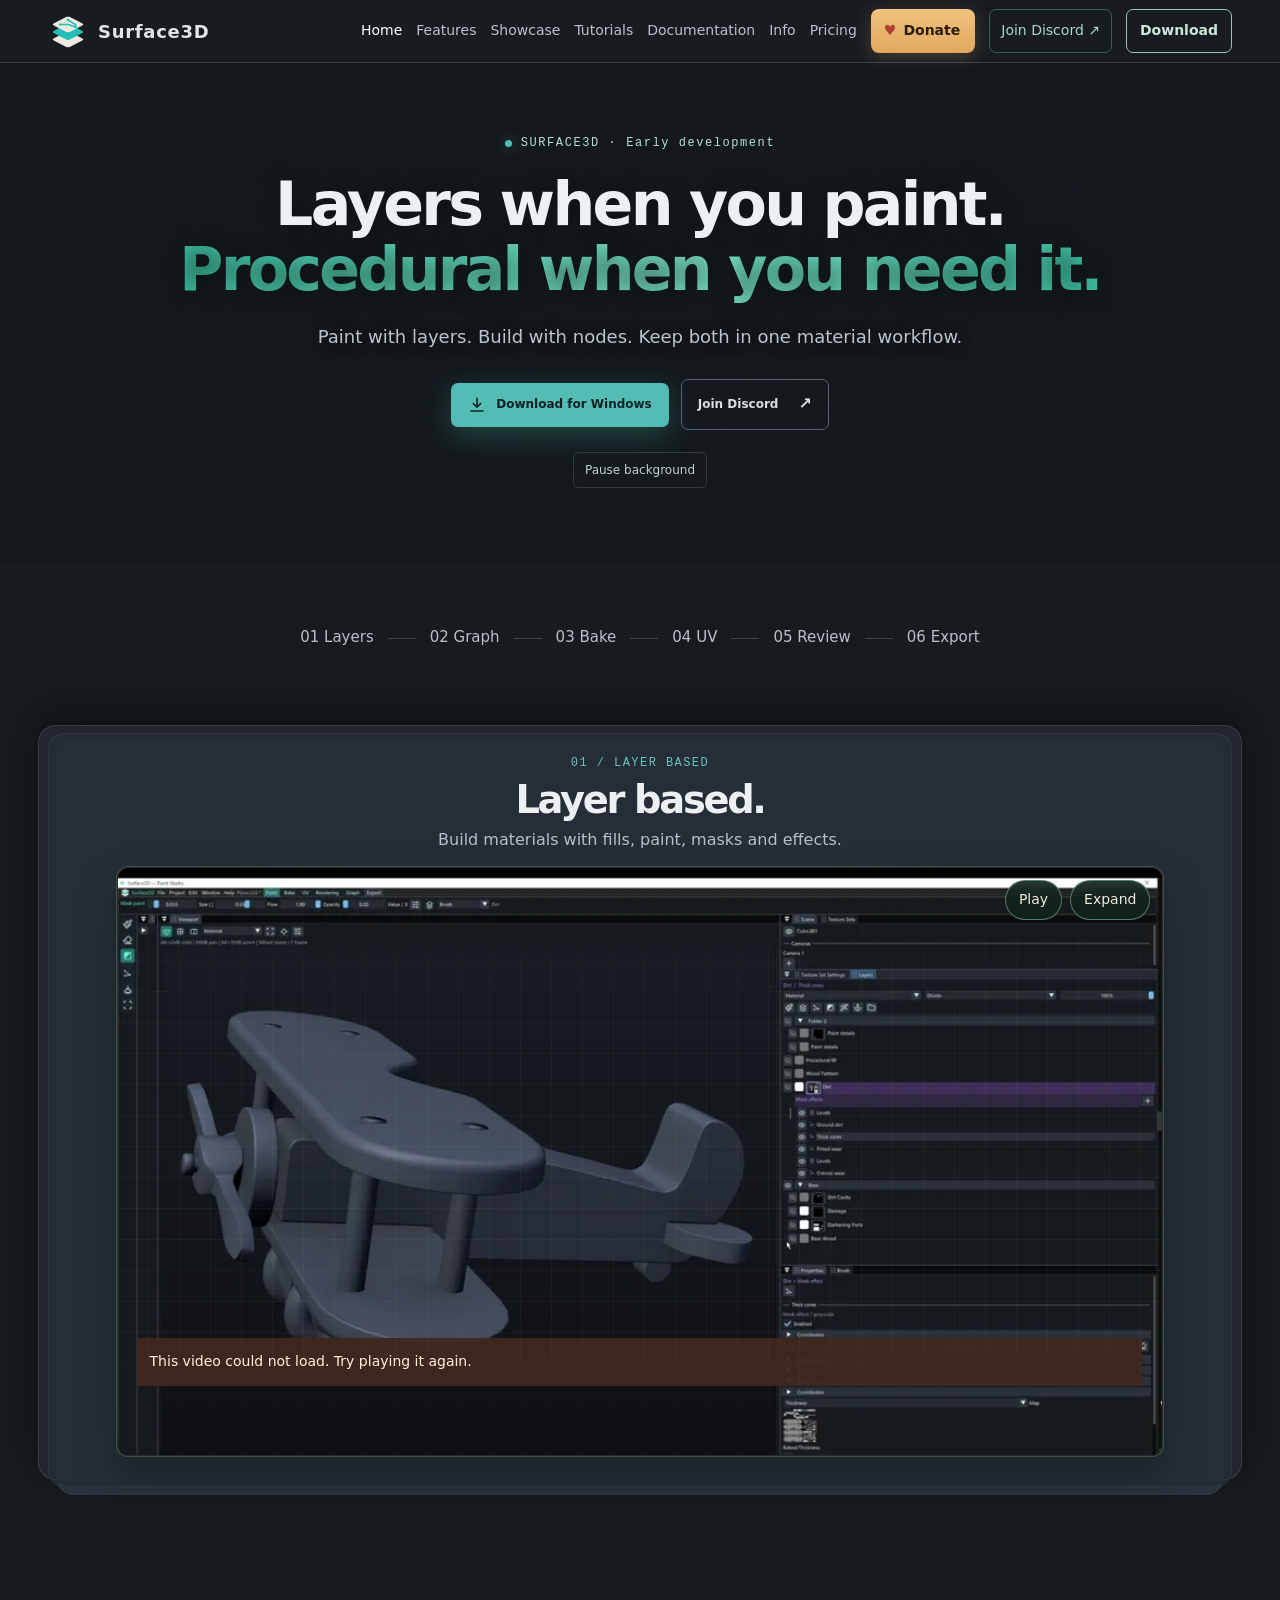
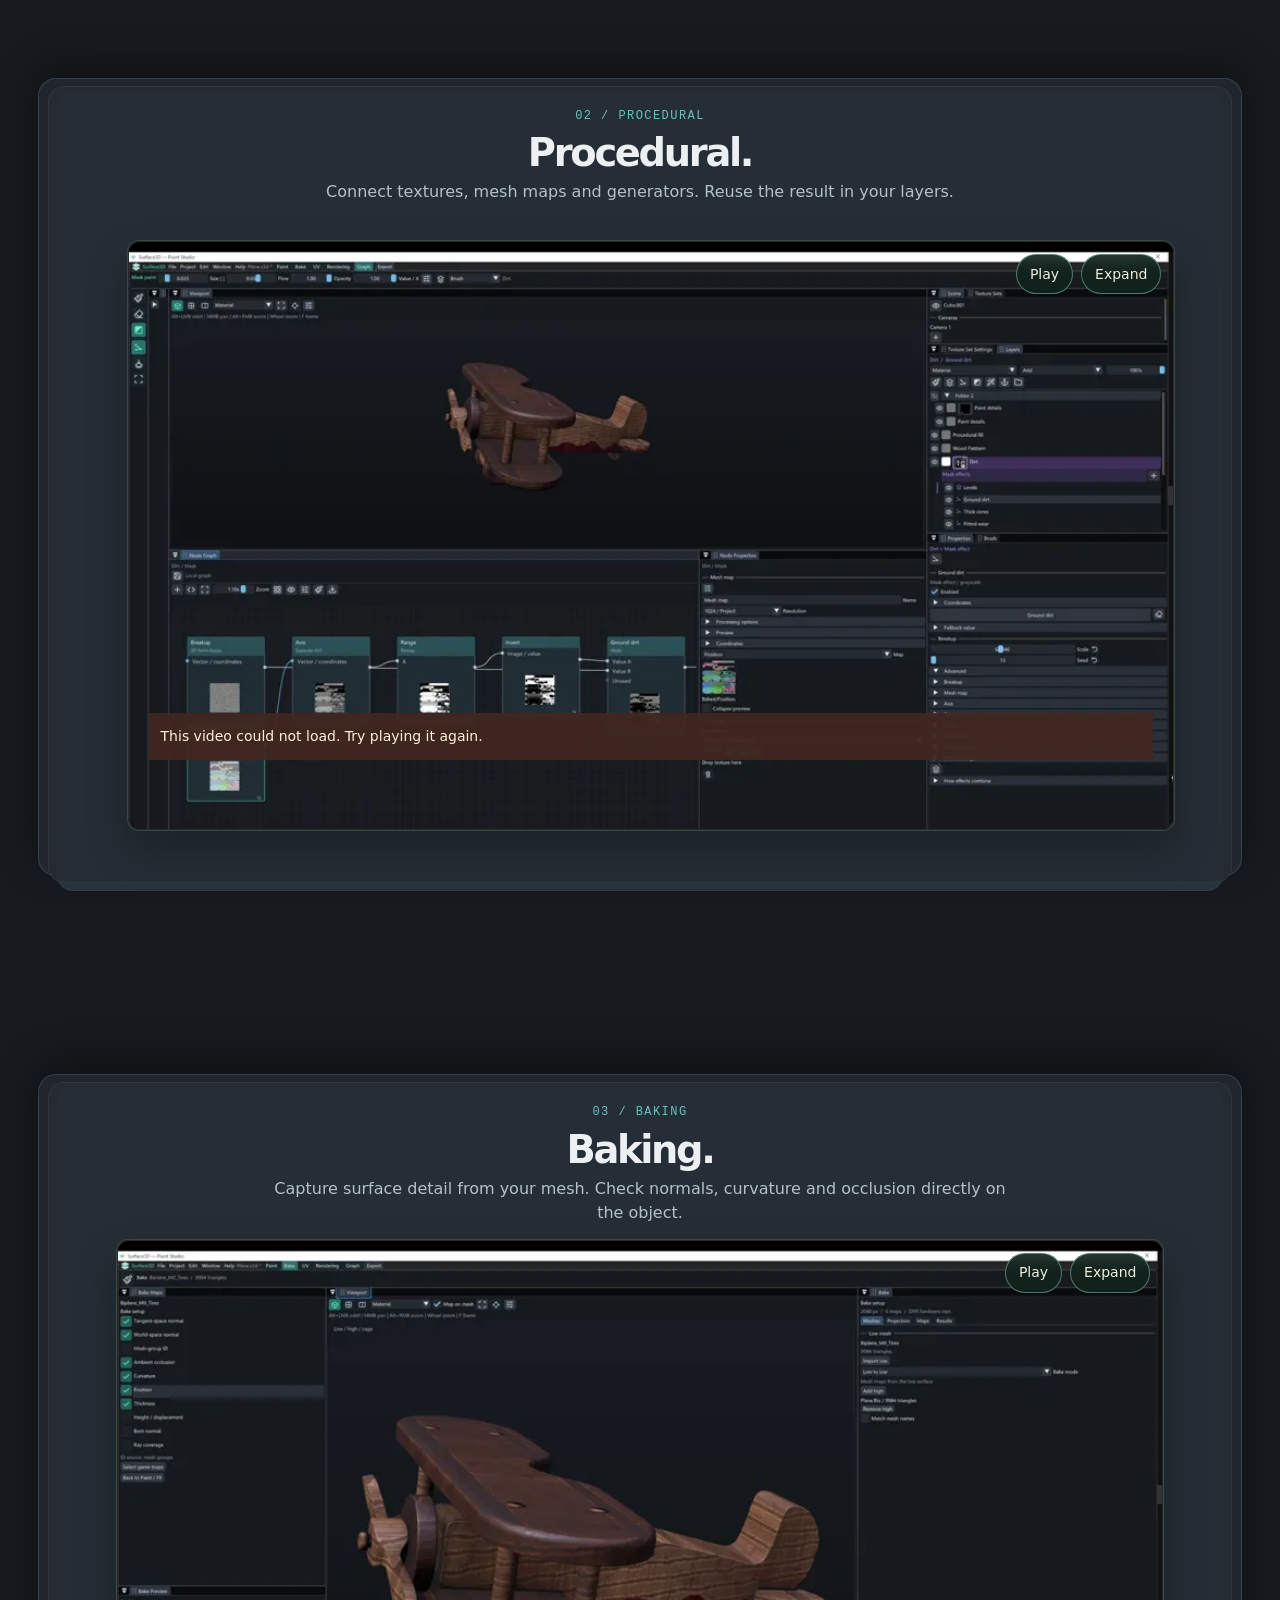
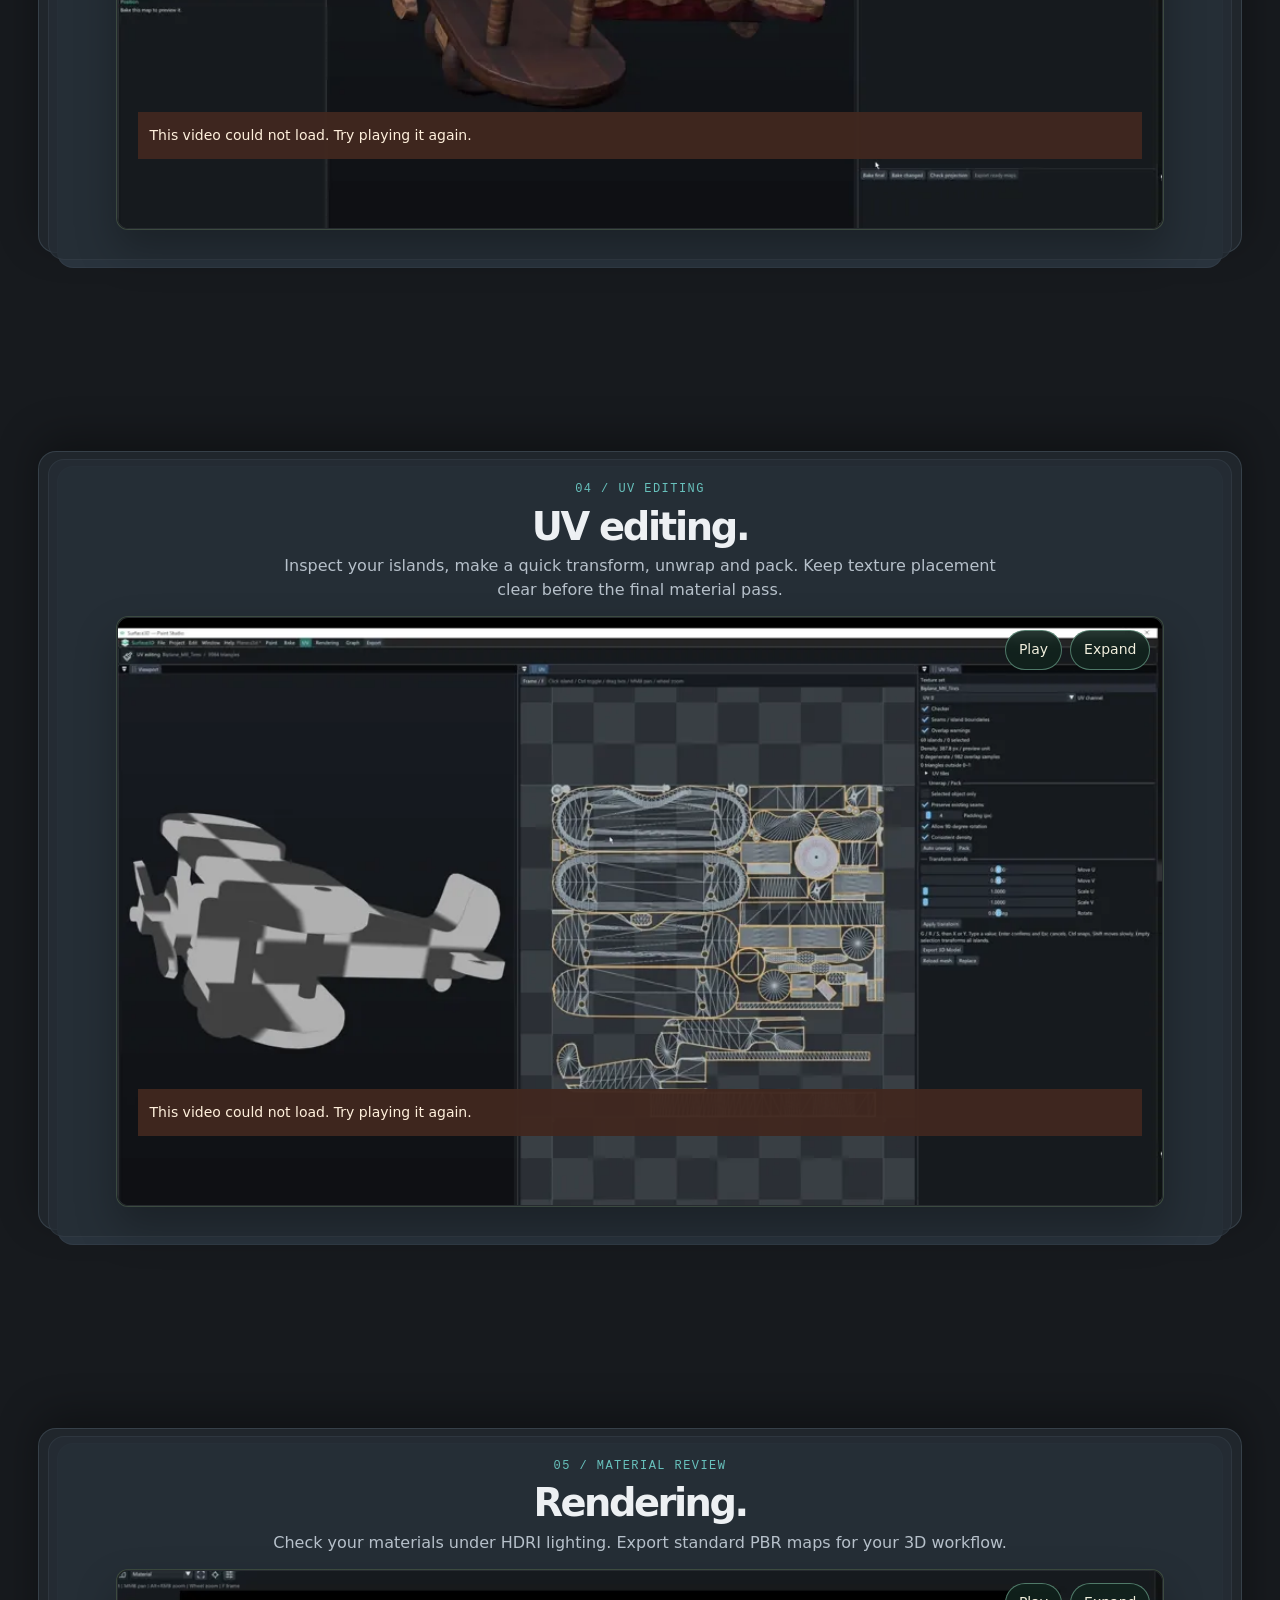
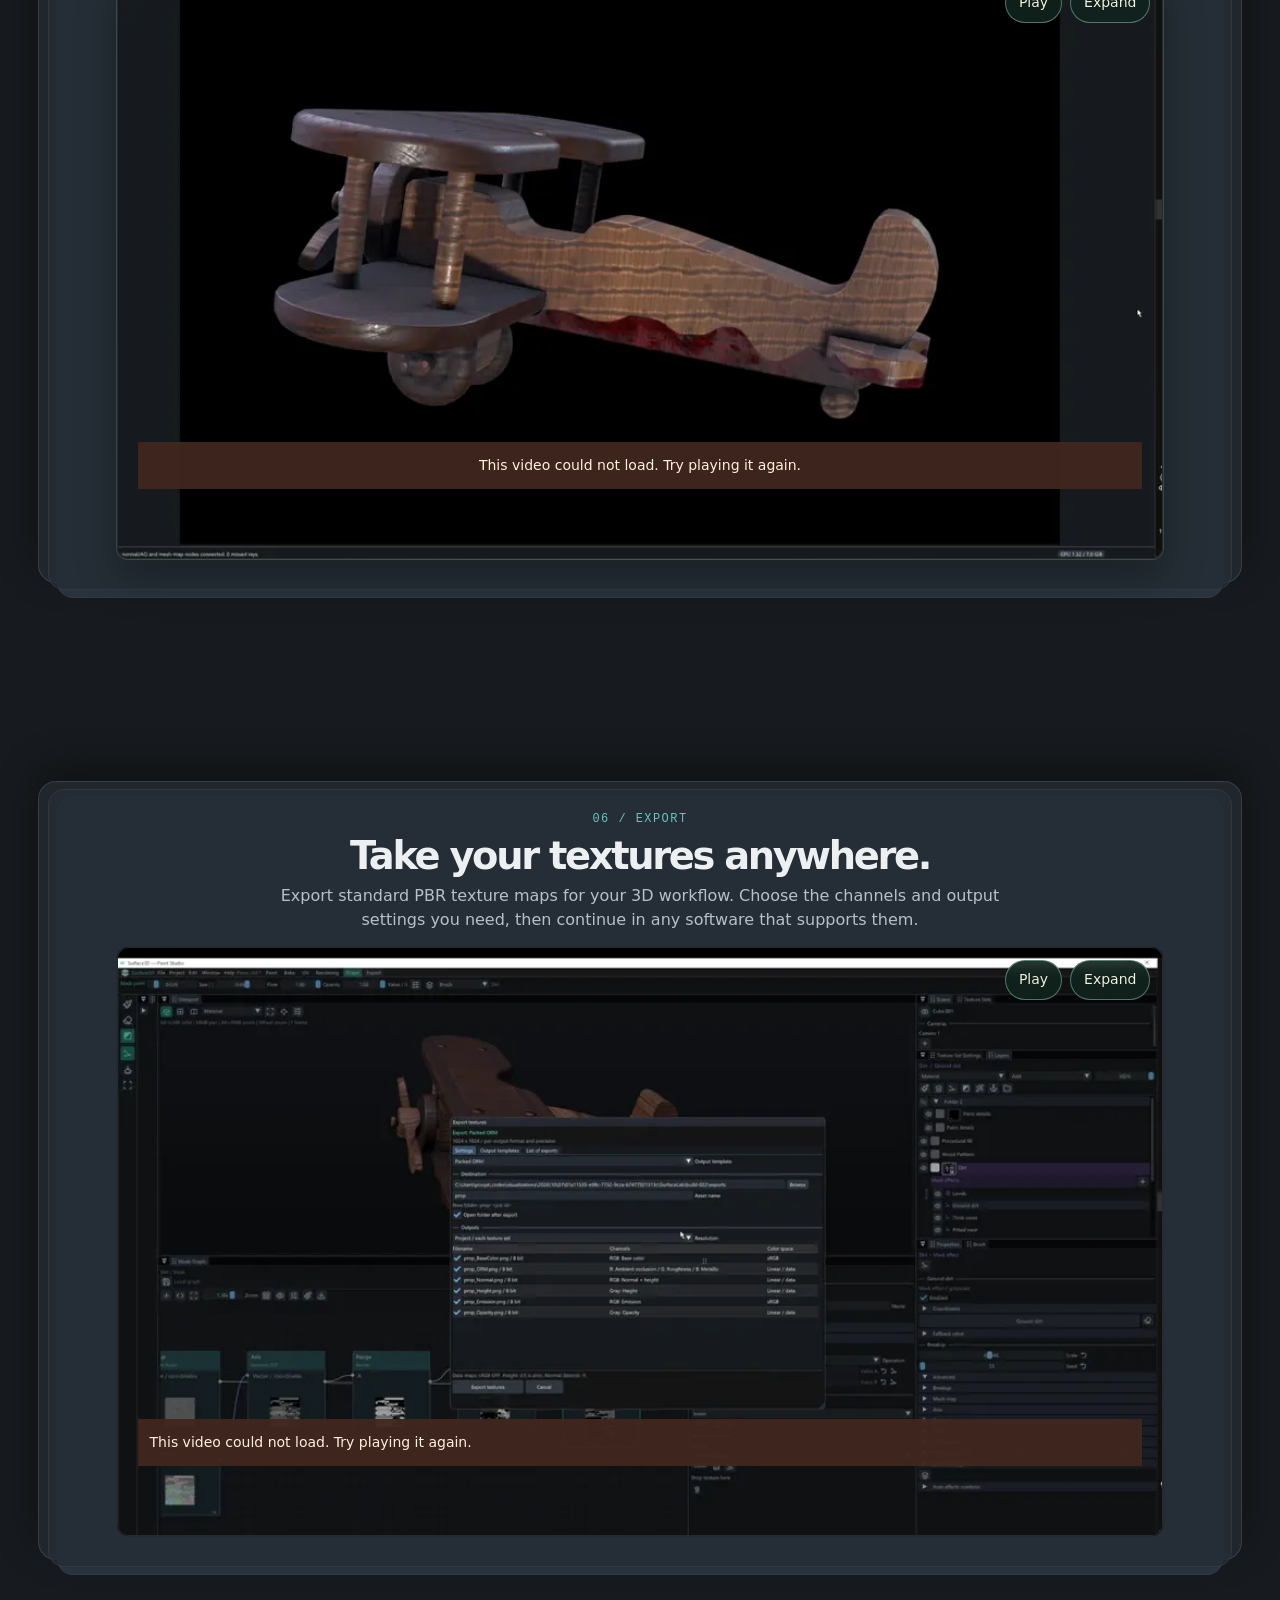
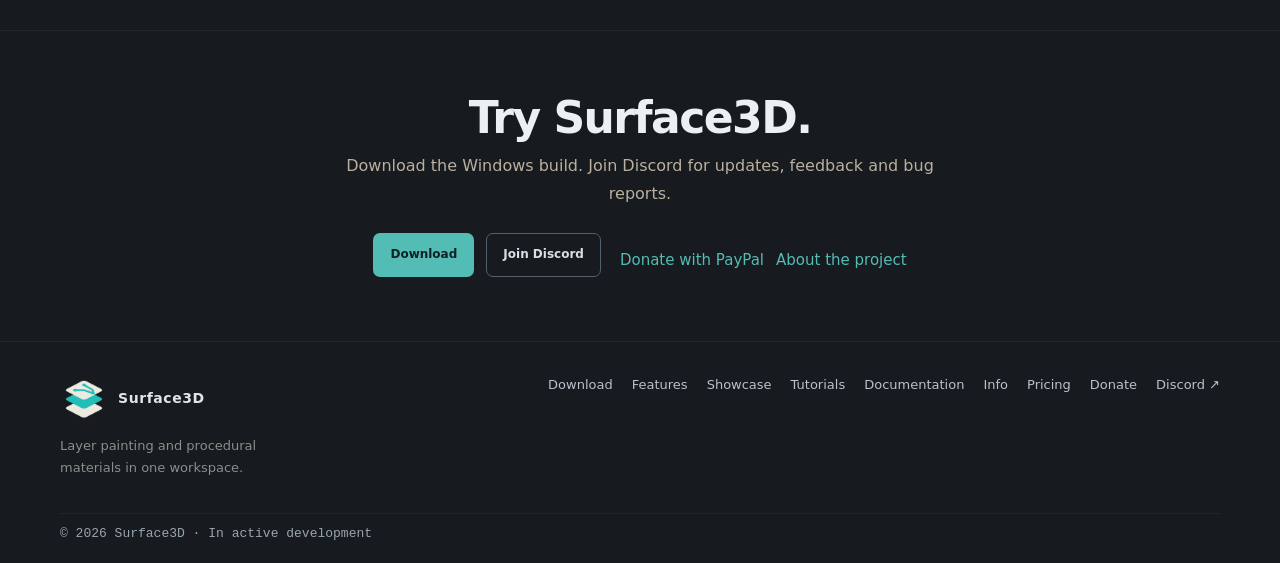
==== commit fc2d46ca: "Fix layout, links and small bugs across the site Fix Info overflow and duplicate IDs, a dead communi" ====
--- a/index.html
+++ b/index.html
@@ -16,7 +16,7 @@
 
 <div id="story-graph" class="story-panel graph-story reveal"><div class="graph-scene"><div class="graph-toolbar"><span>◈</span> PROCEDURAL GRAPH <i>LIVE RESULT</i></div><div class="graph-canvas"><svg viewBox="0 0 760 300" preserveAspectRatio="none" aria-hidden="true"><path d="M147 136 C205 136 210 78 270 78 M397 78 C454 78 452 138 512 138 M397 215 C450 215 454 138 512 138 M630 138 C667 138 670 138 706 138"/></svg><div class="graph-node gn-one"><b>Curvature</b><span>Surface map</span><i></i></div><div class="graph-node gn-two"><b>Levels</b><span>Shape contrast</span><i></i></div><div class="graph-node gn-three"><b>Grunge</b><span>Texture detail</span><i></i></div><div class="graph-node gn-four"><b>Blend</b><span>Wear mask</span><i></i></div><div class="graph-node gn-five"><b>Layer</b><span>Reusable result</span><i></i></div><div class="graph-pulse"></div></div><div class="graph-foot"><span>Procedural detail stays editable</span><span>CONNECT · ADJUST · REUSE</span></div></div><div class="story-copy"><span class="story-count">02 / PROCEDURAL</span><h3 data-home="graphTitle">Procedural.</h3><p><span data-home="graphBody">Connect textures, mesh maps and generators. Reuse the result in your layers.</span></p><div class="story-tags"><span>NODE GRAPH</span><span>LIVE RESULT</span><span>REUSABLE</span></div></div></div>
 
-<div id="story-bake" class="story-panel bake-story reveal"><div class="story-copy"><span class="story-count">03 / BAKE + UV</span><h3 data-home="bakeTitle">Baking.</h3><p><span data-home="bakeBody">Capture surface detail from your mesh. Check normals, curvature and occlusion directly on the object.</span></p><div class="story-tags"><span>BAKE</span><span>UV CHECK</span><span>MAPS</span></div></div><div class="bake-scene"><div class="bake-viewport"><div class="cube-preview"><svg viewBox="0 0 400 300" role="img" aria-label="Mesh cube with teal projection cage"><defs><linearGradient id="cubeA" x2="1" y2="1"><stop stop-color="#d5c8ae"/><stop offset="1" stop-color="#5b746b"/></linearGradient></defs><ellipse cx="200" cy="263" rx="110" ry="14" fill="#000" opacity=".25"/><path d="M100 100 205 49 309 101 205 158Z" fill="#c1c4b0"/><path d="M100 100 205 158 205 254 100 195Z" fill="url(#cubeA)"/><path d="M205 158 309 101 309 197 205 254Z" fill="#45665a"/><g stroke="#69c7b2" fill="none" stroke-width="1.4"><path d="M85 91 205 33 325 92 205 163Z M85 91V205L205 273 325 205V92 M205 163V273"/><path d="M100 100 205 49 309 101 205 158Z M100 100V195L205 254 309 197V101 M205 158V254" stroke-dasharray="3 4"/></g><path d="M145 183 155 177 169 185 160 193Z" fill="#d1a96e" opacity=".7"/></svg></div><span>LOW / HIGH / CAGE</span><div class="bake-map-chips"><i>NORMAL</i><i>AO</i><i>CURVATURE</i></div></div><div class="bake-settings"><b>BAKE SETTINGS <i>PREVIEW</i></b><span>Output size <strong>2K</strong></span><span>Match by <strong>Mesh name</strong></span><span>Projection <strong>Custom cage</strong></span><span>Maps <strong>Selected</strong></span><div class="bake-progress"><i></i></div><small>Map previews on the model</small></div></div></div>
+<div id="story-bake" class="story-panel bake-story reveal"><div class="story-copy"><span class="story-count">03 / BAKING</span><h3 data-home="bakeTitle">Baking.</h3><p><span data-home="bakeBody">Capture surface detail from your mesh. Check normals, curvature and occlusion directly on the object.</span></p><div class="story-tags"><span>BAKE</span><span>UV CHECK</span><span>MAPS</span></div></div><div class="bake-scene"><div class="bake-viewport"><div class="cube-preview"><svg viewBox="0 0 400 300" role="img" aria-label="Mesh cube with teal projection cage"><defs><linearGradient id="cubeA" x2="1" y2="1"><stop stop-color="#d5c8ae"/><stop offset="1" stop-color="#5b746b"/></linearGradient></defs><ellipse cx="200" cy="263" rx="110" ry="14" fill="#000" opacity=".25"/><path d="M100 100 205 49 309 101 205 158Z" fill="#c1c4b0"/><path d="M100 100 205 158 205 254 100 195Z" fill="url(#cubeA)"/><path d="M205 158 309 101 309 197 205 254Z" fill="#45665a"/><g stroke="#69c7b2" fill="none" stroke-width="1.4"><path d="M85 91 205 33 325 92 205 163Z M85 91V205L205 273 325 205V92 M205 163V273"/><path d="M100 100 205 49 309 101 205 158Z M100 100V195L205 254 309 197V101 M205 158V254" stroke-dasharray="3 4"/></g><path d="M145 183 155 177 169 185 160 193Z" fill="#d1a96e" opacity=".7"/></svg></div><span>LOW / HIGH / CAGE</span><div class="bake-map-chips"><i>NORMAL</i><i>AO</i><i>CURVATURE</i></div></div><div class="bake-settings"><b>BAKE SETTINGS <i>PREVIEW</i></b><span>Output size <strong>2K</strong></span><span>Match by <strong>Mesh name</strong></span><span>Projection <strong>Custom cage</strong></span><span>Maps <strong>Selected</strong></span><div class="bake-progress"><i></i></div><small>Map previews on the model</small></div></div></div>
 
 <div id="story-uv" class="story-panel uv-story reveal"><div class="uv-editor"><div class="graph-toolbar"><span>▦</span> UV EDITOR <i>ISLANDS / 0–1</i></div><div class="uv-workspace"><div class="uv-tile"><svg viewBox="0 0 320 260" role="img" aria-label="UV islands packed inside a texture tile"><g fill="#69c7b21c" stroke="#87d2b7" stroke-width="1.5"><path d="M22 26h80v78H22zM120 26h80v78h-80zM218 26h80v78h-80zM22 124h80v108H22zM120 124h80v108h-80zM218 124h80v108h-80z"/></g><g stroke="#69c7b249" fill="none"><path d="M22 26 102 104M102 26 22 104M120 26 200 104M200 26 120 104M218 26 298 104M298 26 218 104M22 124 102 232M102 124 22 232M120 124 200 232M200 124 120 232M218 124 298 232M298 124 218 232"/></g></svg><span class="uv-axis">0<span>1</span></span></div><aside><b>TRANSFORM</b><span>Move <kbd>G</kbd></span><span>Rotate <kbd>R</kbd></span><span>Scale <kbd>S</kbd></span><hr><b>PACK ISLANDS</b><span>Padding <strong>1 px</strong></span><span>Rotation <strong>On</strong></span><span>Texture tile <strong>0–1</strong></span><div class="uv-pack">▦　Pack islands</div></aside></div><div class="graph-foot"><span>Checker · Islands · Seams</span><span>UV WORKSPACE</span></div></div><div class="story-copy"><span class="story-count">04 / UV EDITING</span><h3 data-home="uvTitle">UV editing.</h3><p data-home="uvBody">Inspect your islands, make a quick transform, unwrap and pack. Keep texture placement clear before the final material pass.</p><div class="story-tags"><span>UNWRAP</span><span>TRANSFORM</span><span>PACK</span></div></div></div><div id="story-render" class="render-feature reveal"><div class="turntable-stage"><div class="stage-top"><span>3D VIEW / MATERIAL</span><span>STUDIO LIGHTING　·　CAMERA 01</span></div><div class="stage-orbit"></div><div class="turntable-aircraft"><img src="assets/turntable-prop.svg" alt="Illustrated textured aircraft on a turntable" loading="lazy"></div><div class="turntable-platform"></div><div class="stage-footer"><span class="stage-play">▶</span><div class="stage-timeline"><i></i></div><span>360° TURNTABLE</span></div><div class="stage-caption">Illustrative workflow preview</div></div><div class="render-feature-head"><span class="story-count">05 / MATERIAL REVIEW</span><h3 data-home="renderTitle">Rendering.</h3><p data-home="renderBody">Check your materials under HDRI lighting. Export standard PBR maps for your 3D workflow.</p></div><div class="review-options"><span>Camera &amp; framing</span><span>HDRI environment</span><span>Turntable preview</span><span>Color &amp; finishing</span><span>Export PBR textures</span></div></div><div id="story-export" class="story-panel export-story reveal"><div class="story-copy"><span class="story-count">06 / EXPORT</span><h3>Take your textures anywhere.</h3><p>Export standard PBR texture maps for your 3D workflow. Choose the channels and output settings you need, then continue in any software that supports them.</p><div class="story-tags"><span>PBR TEXTURES</span><span>YOUR WORKFLOW</span></div></div><div class="export-scene"></div></div></section>
 
--- a/assets/polish.css
+++ b/assets/polish.css
@@ -29,3 +29,12 @@
 .download-card .button.primary{box-shadow:0 8px 30px rgba(63,199,166,.28)}
 
 @media (prefers-reduced-motion:reduce){.left-wire,.enter-node rect{filter:none}}
+
+/* Review pass */
+html{overflow-x:clip}
+.download-card .download-req{font-size:14px;opacity:.75;margin-top:6px}
+.download-steps a.text-link{text-decoration:underline;text-underline-offset:3px}
+/* Chapter links wrap on small screens, where the dashes would dangle at line ends */
+@media(max-width:800px){.workflow-nav span{display:none}.workflow-nav{gap:10px 18px}}
+/* Keep the video buttons out of the way on small players */
+@media(max-width:600px){.video-tools button{padding:4px 10px;font-size:12px}}
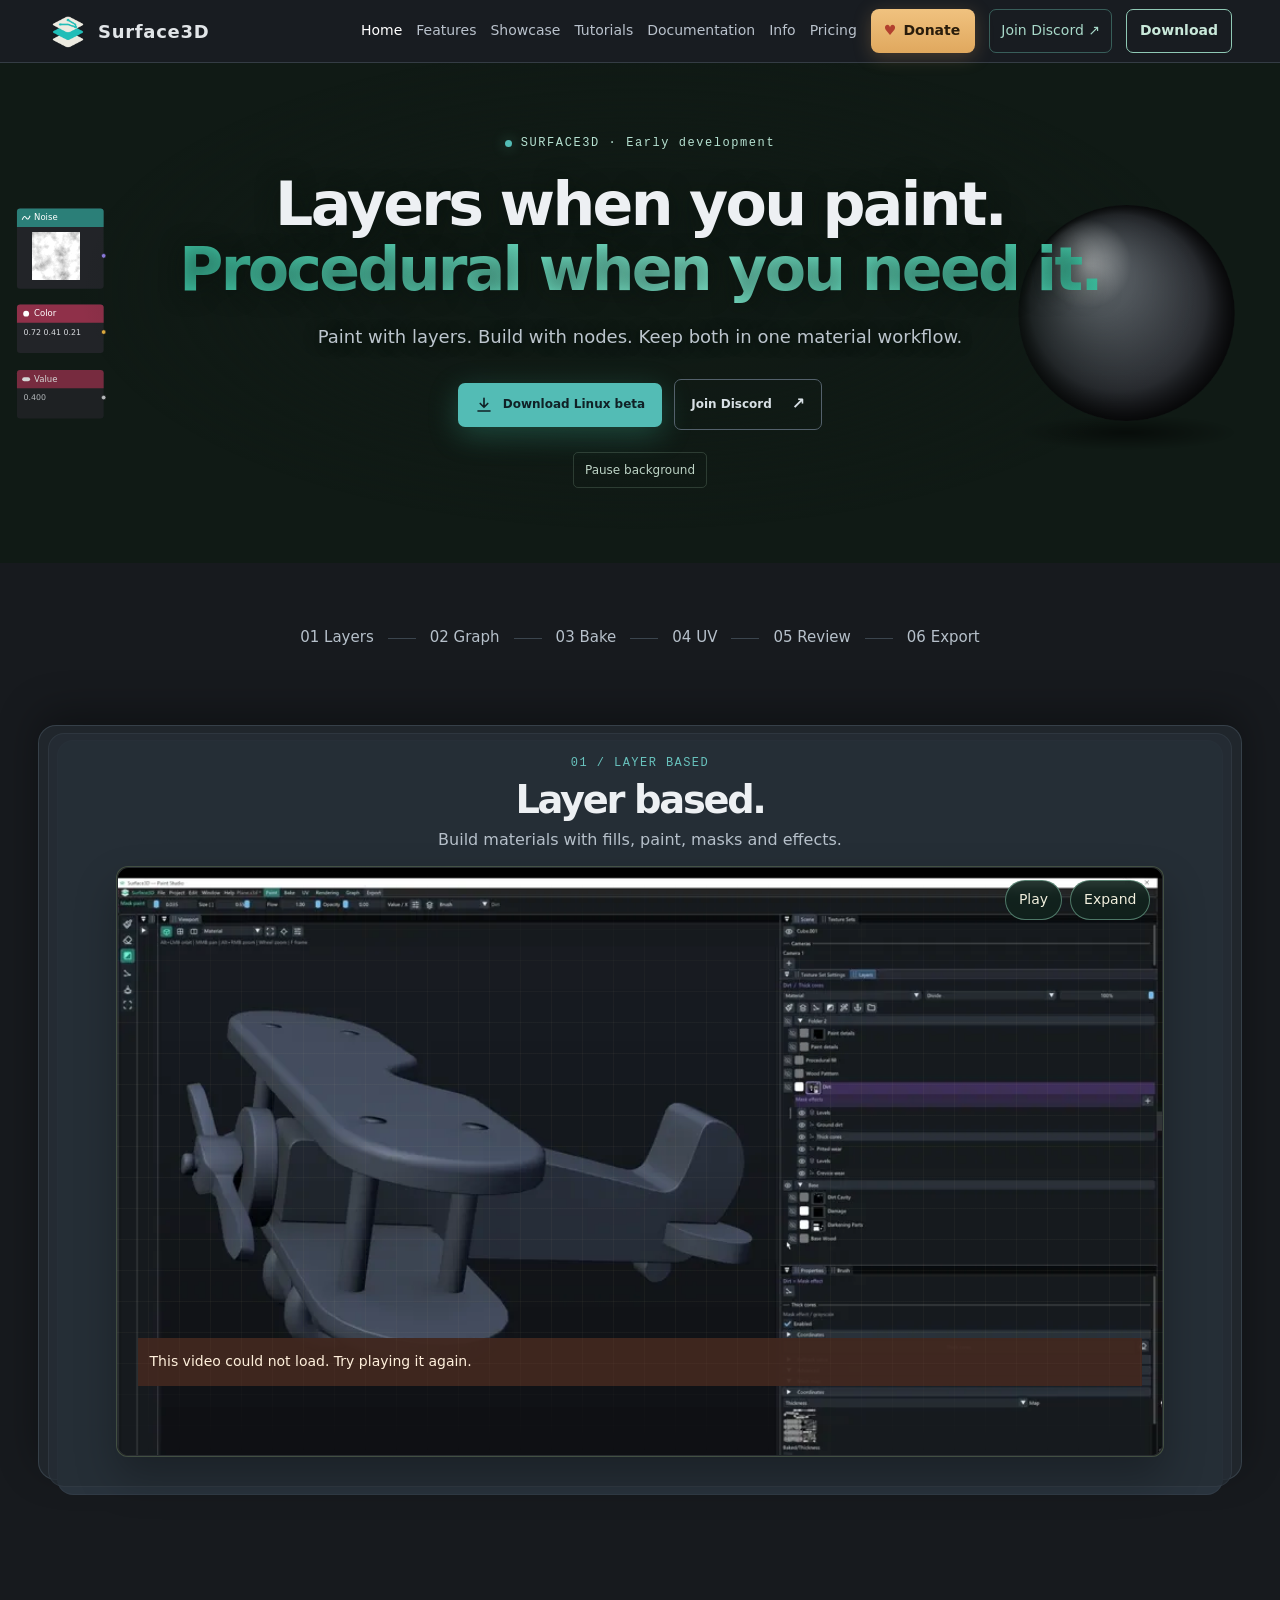
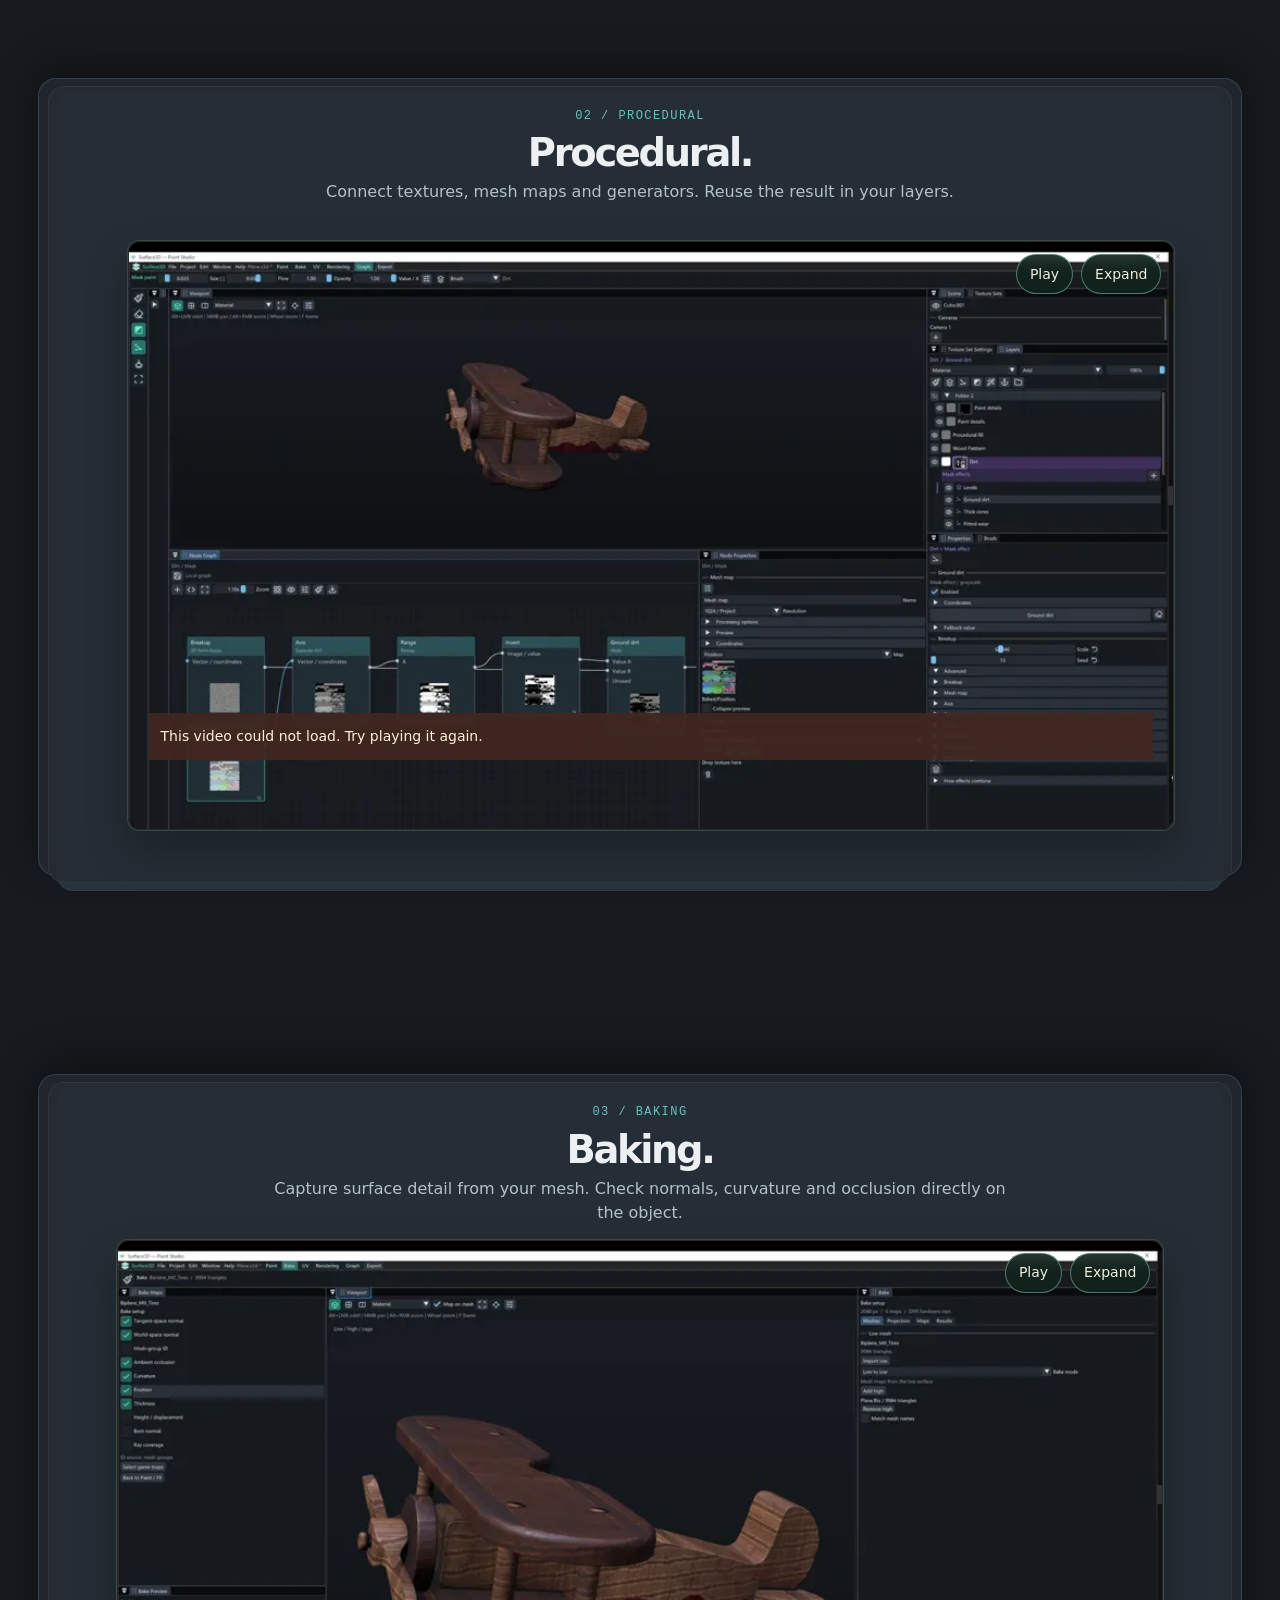
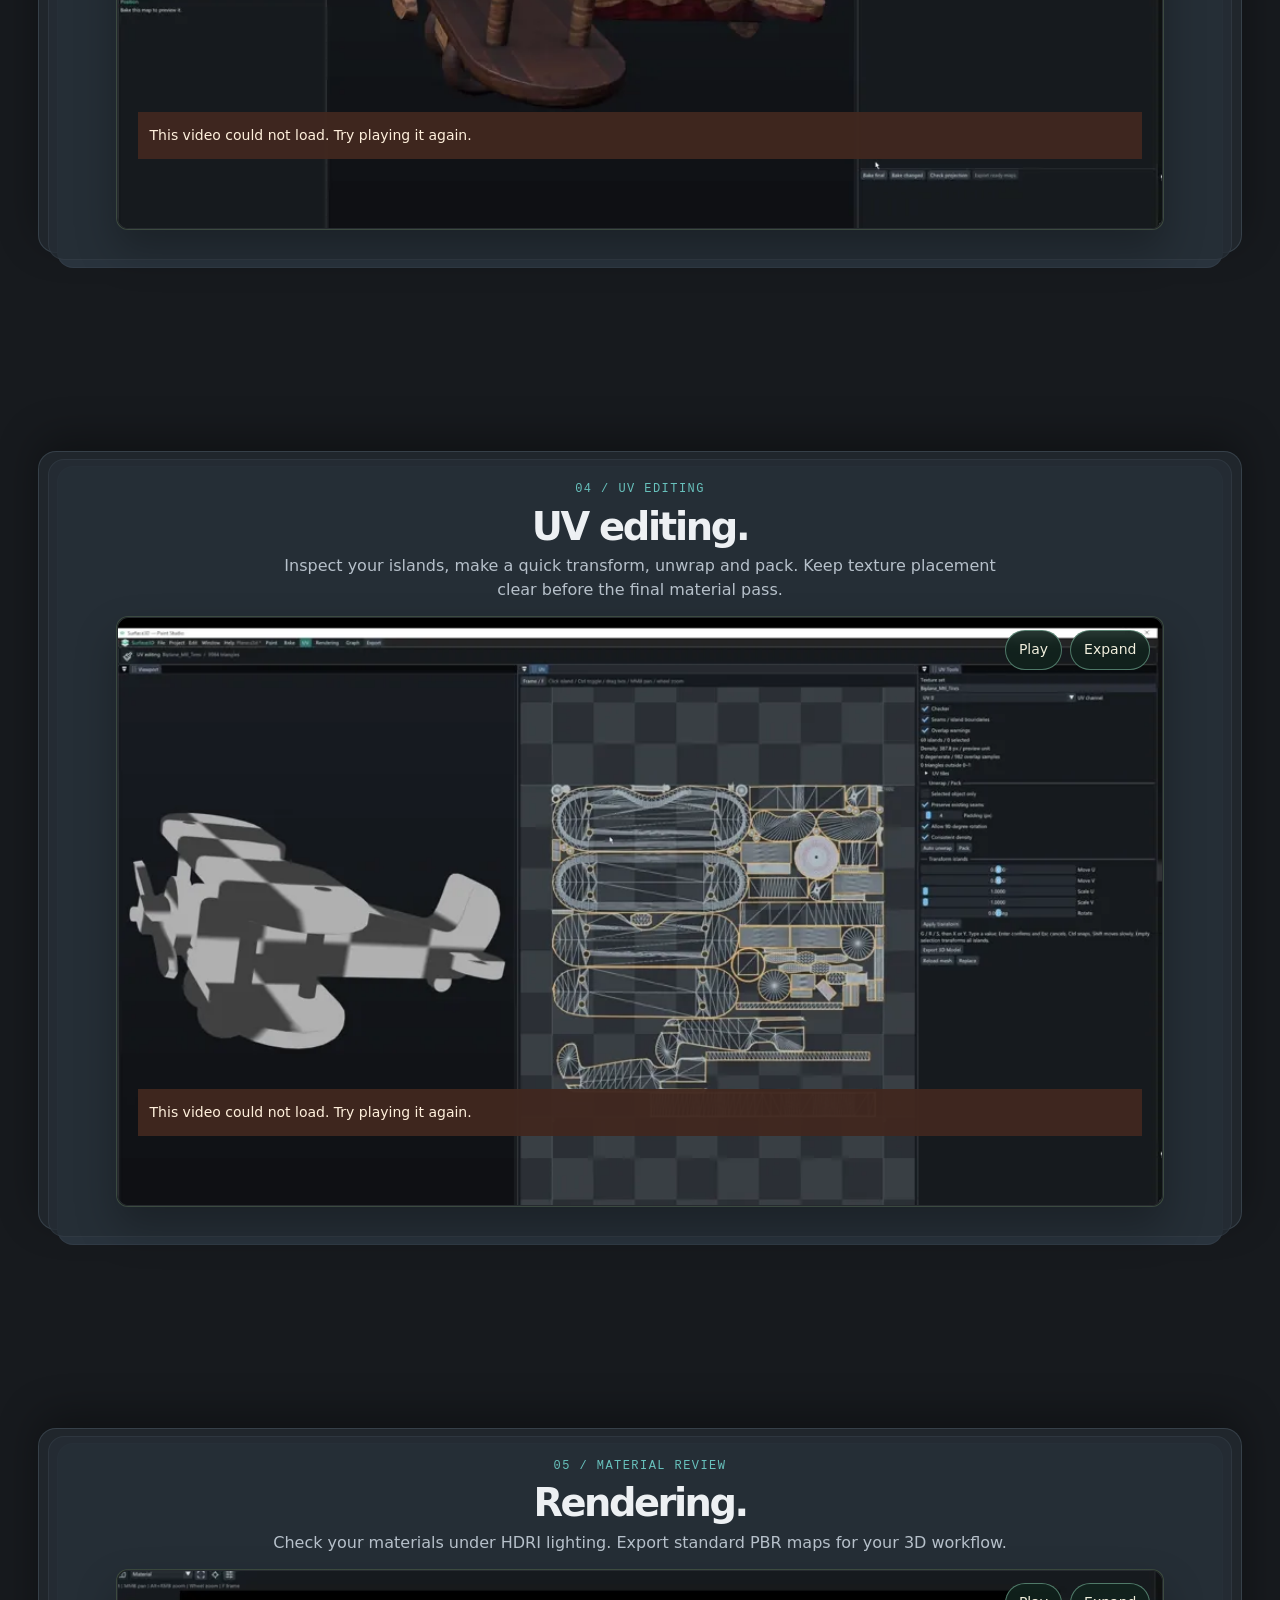
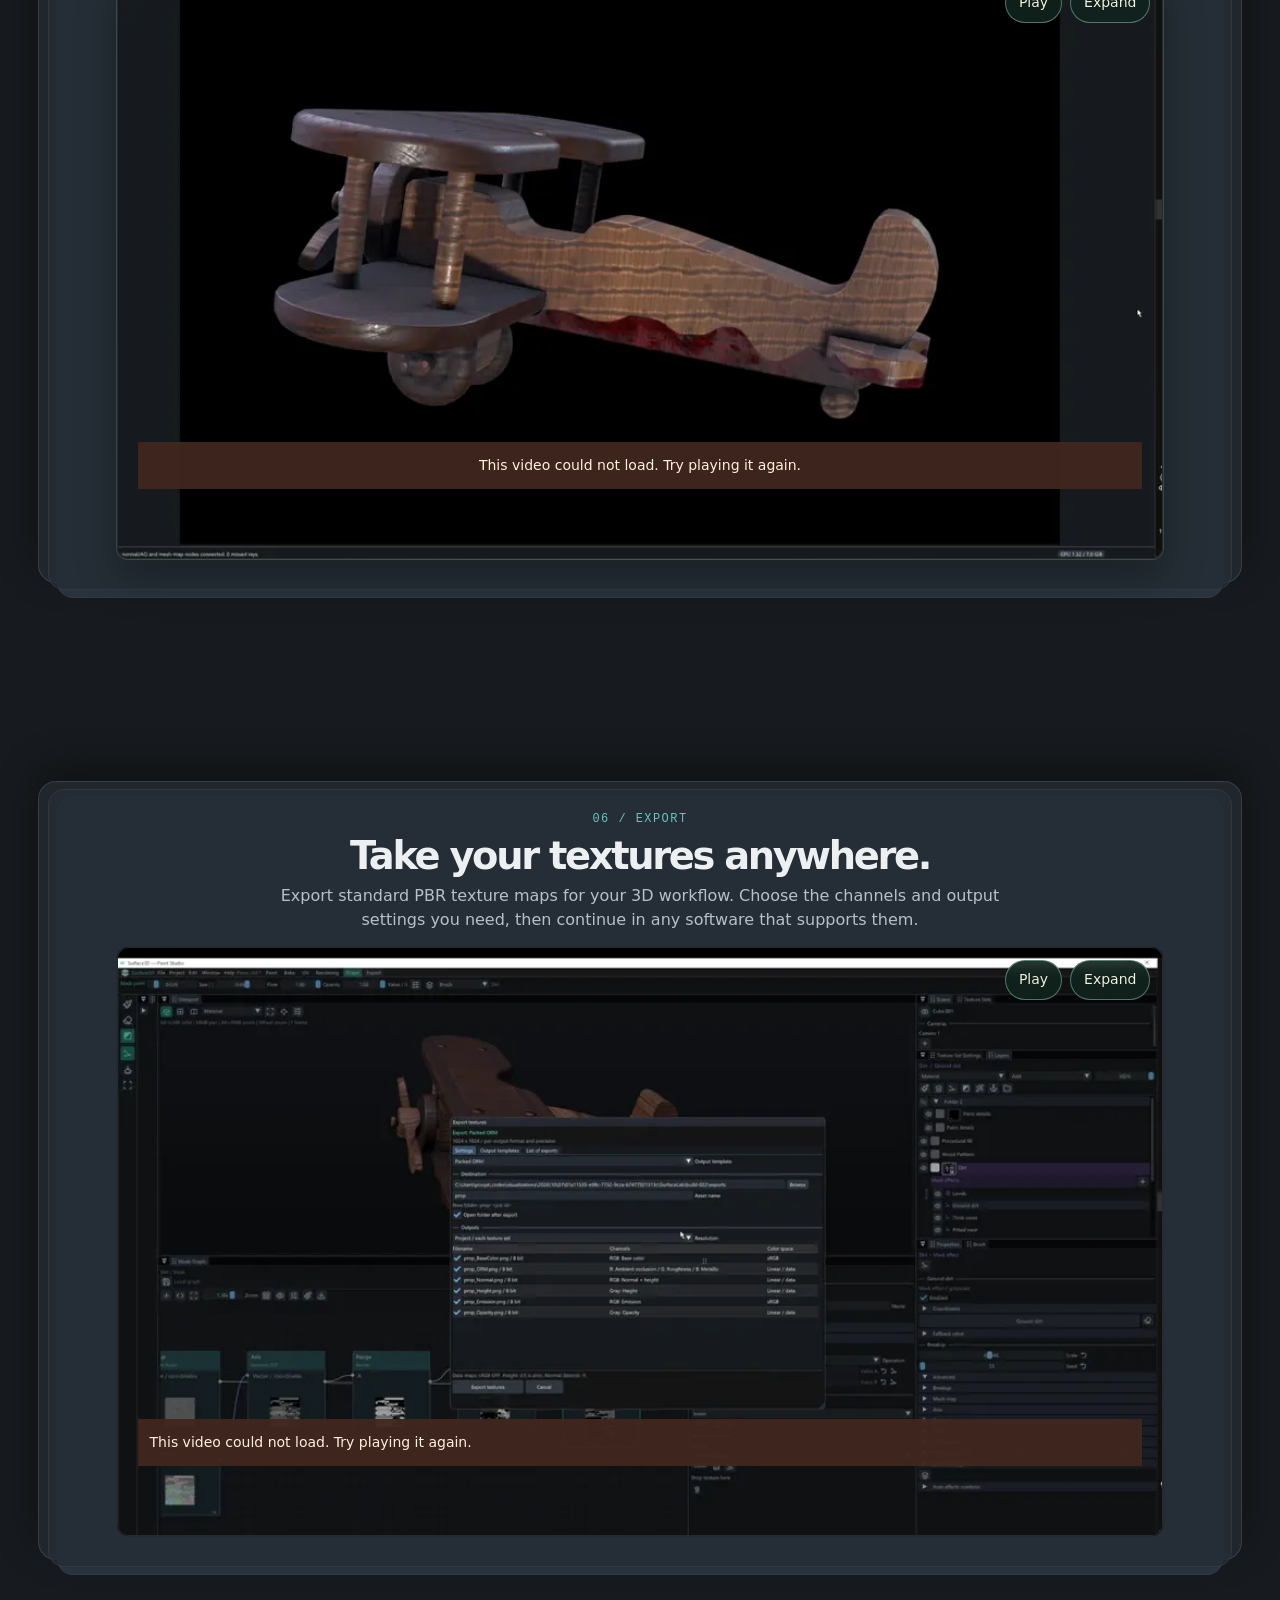
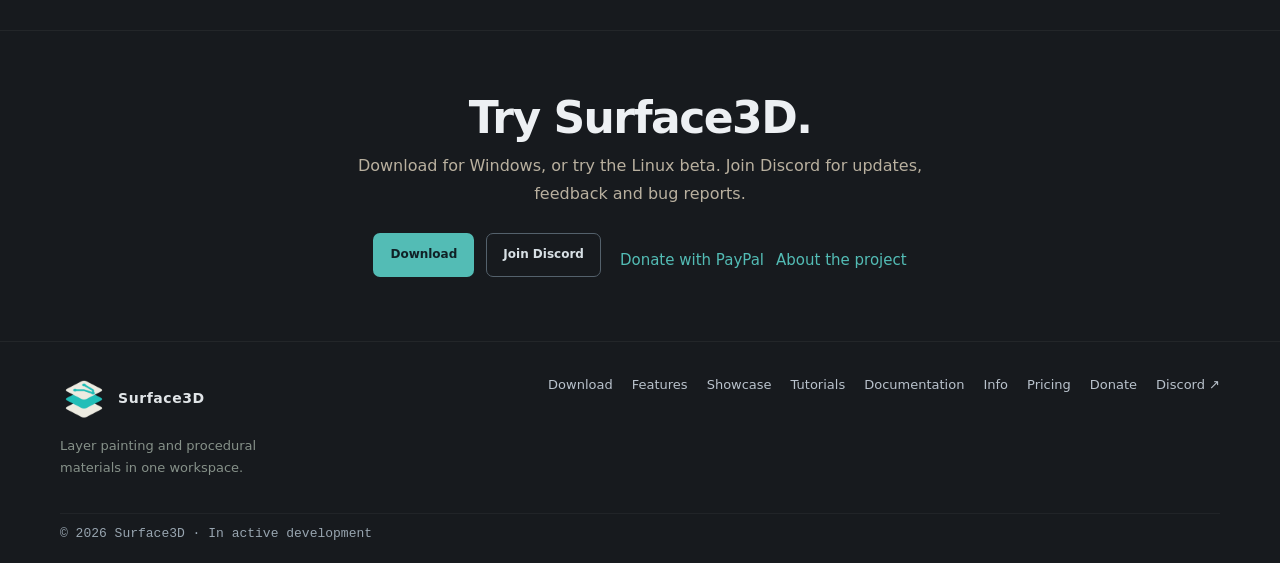
==== commit 4b1ce494: "Rework hero animation, add Linux beta downloads, trim docs Hero: graph in the app's current node sty" ====
--- a/index.html
+++ b/index.html
@@ -1,12 +1,12 @@
 <!doctype html>
 
-<html lang="en"><head><meta charset="utf-8"><meta name="viewport" content="width=device-width,initial-scale=1"><meta name="theme-color" content="#171a1e"><meta name="description" content="Surface3D connects intuitive material layering with procedural texture creation for 3D artists."><title>Surface3D — Layered painting meets procedural materials</title><link rel="stylesheet" href="assets/site.css"><link rel="stylesheet" href="assets/refresh.css"><link rel="stylesheet" href="assets/content.css"><link rel="stylesheet" href="assets/refinement.css"><script defer src="scripts/site.js"></script><script defer src="scripts/latest-release.js"></script><link rel="stylesheet" href="assets/editor-docs.css"><script defer src="scripts/media.js"></script><script defer src="scripts/layout-runtime.js"></script><link rel="stylesheet" href="assets/video-story.css"><script defer src="scripts/video-story.js"></script><link rel="icon" type="image/png" href="assets/Surface3D.png"><link rel="apple-touch-icon" href="assets/Surface3D.png"><link rel="stylesheet" href="assets/usability.css"><link rel="stylesheet" href="assets/hero-motion.css"><script defer src="scripts/hero-motion.js"></script><link rel="stylesheet" href="assets/software-theme.css"><link rel="stylesheet" href="assets/polish.css"></head>
+<html lang="en"><head><meta charset="utf-8"><meta name="viewport" content="width=device-width,initial-scale=1"><meta name="theme-color" content="#171a1e"><meta name="description" content="Surface3D is a 3D texturing app that connects layer painting, sculpting and smart masks with procedural node graphs. For Windows, with a Linux beta."><title>Surface3D — Layered painting meets procedural materials</title><link rel="stylesheet" href="assets/site.css"><link rel="stylesheet" href="assets/refresh.css"><link rel="stylesheet" href="assets/content.css"><link rel="stylesheet" href="assets/refinement.css"><script defer src="scripts/site.js"></script><script defer src="scripts/latest-release.js"></script><link rel="stylesheet" href="assets/editor-docs.css"><script defer src="scripts/media.js"></script><script defer src="scripts/layout-runtime.js"></script><link rel="stylesheet" href="assets/video-story.css"><script defer src="scripts/video-story.js"></script><link rel="icon" type="image/png" href="assets/Surface3D.png"><link rel="apple-touch-icon" href="assets/Surface3D.png"><link rel="stylesheet" href="assets/usability.css"><link rel="stylesheet" href="assets/hero-motion.css"><script defer src="scripts/hero-motion.js"></script><script defer src="scripts/hero-stage.js"></script><link rel="stylesheet" href="assets/software-theme.css"><link rel="stylesheet" href="assets/polish.css"><link rel="stylesheet" href="assets/hero-stage.css"></head>
 
 <body data-page="home"><div id="site-header"><header class="site-header"><div class="nav"><a class="wordmark" href="index.html"><img class="brand-icon" src="assets/Surface3D.png" alt="" width="40" height="40"><span>Surface3D</span></a><button class="nav-menu" aria-label="Toggle navigation" aria-expanded="false">Menu</button><nav class="nav-links"><a href="index.html">Home</a><a href="features.html">Features</a><a href="showcase.html">Showcase</a><a href="tutorials.html">Tutorials</a><a href="docs.html">Documentation</a><a href="about.html">Info</a><a href="pricing.html">Pricing</a><a href="https://www.paypal.com/donate/?hosted_button_id=SFRZK6K2A957J">Donate</a><a class="nav-community" href="https://discord.gg/K3YzGP72cg">Join Discord</a><a class="nav-cta" href="download.html">Download</a></nav></div></header></div><main>
 
 
 
-<section class="home-hero sketch-hero"><div class="hero-art hero-workflow-art" aria-hidden="true"><svg class="workflow-background" viewBox="0 0 2000 720" preserveAspectRatio="xMidYMid slice"><defs><linearGradient id="paint-surface" x1="0" x2="1"><stop stop-color="#377b68"/><stop offset=".5" stop-color="#81c7a4"/><stop offset="1" stop-color="#4d9a79"/></linearGradient><filter id="soft-brush" x="-10%" y="-30%" width="120%" height="160%"><feTurbulence type="fractalNoise" baseFrequency=".9 .02" numOctaves="2" seed="4" result="n"/><feDisplacementMap in="SourceGraphic" in2="n" scale="38"/><feGaussianBlur stdDeviation="5"/></filter><radialGradient id="paint-fade" cx=".75" cy=".5" r=".75"><stop offset=".55" stop-color="#fff"/><stop offset="1" stop-color="#fff" stop-opacity="0"/></radialGradient><mask id="paint-mask"><g fill="none" stroke="white" stroke-width="105" stroke-linecap="round" filter="url(#soft-brush)"><path class="paint-swipe swipe-1" stroke-width="88" d="M2050 190 Q1720 130 1410 190"/><path class="paint-swipe swipe-2" stroke-width="112" d="M2050 290 Q1700 225 1380 285"/><path class="paint-swipe swipe-3" stroke-width="96" d="M2050 390 Q1710 320 1385 385"/><path class="paint-swipe swipe-4" stroke-width="120" d="M2050 490 Q1700 420 1370 480"/><path class="paint-swipe swipe-5" stroke-width="84" d="M2050 590 Q1700 525 1400 580"/></g></mask></defs><g class="left-node-scene"><g class="left-wires" fill="none"><path class="left-wire wire-a" d="M210 235 C285 235 250 385 330 385"/><path class="left-wire wire-b" d="M210 530 C290 530 240 385 330 385"/><path class="left-wire wire-c" d="M470 385 C550 385 535 265 600 265"/></g><g class="enter-node enter-one"><rect x="70" y="190" width="140" height="90" rx="9"/><path d="M70 218H210"/><text x="88" y="209">NOISE</text><path class="node-texture" d="M90 246l12 -12 13 22 15 -17 15 15 16 -19 20 14"/><circle cx="210" cy="235" r="5"/></g><g class="enter-node enter-two"><rect x="70" y="485" width="140" height="90" rx="9"/><path d="M70 513H210"/><text x="88" y="504">PAINT</text><path class="node-texture" d="M90 547Q110 524 130 547T180 547"/><circle cx="210" cy="530" r="5"/></g><g class="enter-node enter-three"><rect x="330" y="340" width="140" height="90" rx="9"/><path d="M330 368H470"/><text x="348" y="359">BLEND</text><circle cx="330" cy="385" r="5"/><circle cx="470" cy="385" r="5"/><circle class="material-dot" cx="400" cy="396" r="18"/></g><g class="enter-node enter-four"><rect x="600" y="220" width="140" height="90" rx="9"/><path d="M600 248H740"/><text x="618" y="239">MATERIAL</text><circle cx="600" cy="265" r="5"/><circle class="material-dot" cx="670" cy="277" r="18"/></g></g><g class="right-paint-scene"><rect x="1360" y="120" width="690" height="520" rx="32" fill="url(#paint-surface)" mask="url(#paint-mask)"/><g class="paint-grain" mask="url(#paint-mask)" fill="none" stroke="#d8e7be" stroke-width="2" opacity=".23"><path d="M1380 200Q1700 145 2020 200M1380 230Q1700 185 2020 230M1380 300Q1700 250 2020 300M1380 330Q1700 280 2020 330M1380 400Q1700 350 2020 400M1380 430Q1700 380 2020 430M1380 500Q1700 450 2020 500M1380 530Q1700 480 2020 530M1380 600Q1700 550 2020 600"/></g><g class="moving-brush"><path d="M0 0l22 -65 29 10 -17 67Z" fill="#d7ccb1"/><path d="M0 0l34 12 -12 35 -28 -9Z" fill="#7ac7a1"/><path d="M2 30l20 6" stroke="#305f4d" stroke-width="3"/></g></g></svg></div><div class="home-hero-copy wrap"><p class="eyebrow"><i></i> SURFACE3D · <span data-status>Early development</span></p><h1 id="hero-title">Layers when you paint.<br><em>Procedural when you need it.</em></h1><p class="lede" id="hero-lede">Paint with familiar layers. Build with connected nodes. Bring both together in one 3D texturing workflow.</p><div class="actions"><a class="button primary hero-download" data-link="build" href="https://github.com/moaref1/Surface3D/releases/latest"><svg viewBox="0 0 24 24" width="18" height="18" fill="none" stroke="currentColor" stroke-width="2.2" stroke-linecap="round" stroke-linejoin="round" aria-hidden="true"><path d="M12 3v12m0 0-5-5m5 5 5-5M4 20h16"/></svg>Download for Windows</a><a class="button outline" data-link="discord" href="https://discord.gg/K3YzGP72cg">Join Discord <b>↗</b></a></div><button class="hero-motion-toggle" type="button" aria-pressed="false">Pause background</button></div><div class="hero-index"><span>Paint</span><span>Create</span><span>Finish</span></div></section>
+<section class="home-hero sketch-hero"><div class="home-hero-copy wrap"><p class="eyebrow"><i></i> SURFACE3D · <span data-status>Early development</span></p><h1 id="hero-title">Layers when you paint.<br><em>Procedural when you need it.</em></h1><p class="lede" id="hero-lede">Paint with familiar layers. Build with connected nodes. Bring both together in one 3D texturing workflow.</p><div class="actions"><a class="button primary hero-download" data-link="build" href="https://github.com/moaref1/Surface3D/releases/latest"><svg viewBox="0 0 24 24" width="18" height="18" fill="none" stroke="currentColor" stroke-width="2.2" stroke-linecap="round" stroke-linejoin="round" aria-hidden="true"><path d="M12 3v12m0 0-5-5m5 5 5-5M4 20h16"/></svg><span data-os-label>Download for Windows</span></a><a class="button outline" data-link="discord" href="https://discord.gg/K3YzGP72cg">Join Discord <b>↗</b></a></div><button class="hero-motion-toggle" type="button" aria-pressed="false">Pause background</button></div><div class="hero-stage" aria-hidden="true"><svg class="hero-graph" viewBox="0 0 380 330"><defs><filter id="g-noise" x="0" y="0" width="100%" height="100%"><feTurbulence type="fractalNoise" baseFrequency=".06" numOctaves="4" seed="7"/><feColorMatrix values=".9 .9 .9 0 -.5 .9 .9 .9 0 -.5 .9 .9 .9 0 -.5 0 0 0 0 1"/></filter></defs><path class="g-wire y" pathLength="1" style="--d:2.0s" d="M138 194C182.0 194 182.0 150 226 150"/><path class="g-wire w" pathLength="1" style="--d:2.7s" d="M138 292C182.0 292 182.0 176 226 176"/><path class="g-wire v" pathLength="1" style="--d:3.4s" d="M138 78C182.0 78 182.0 228 226 228"/><g class="g-node" style="--d:0s"><rect class="g-body" x="6" y="6" width="132" height="122" rx="5"/><path d="M6 34V11a5 5 0 0 1 5-5H133a5 5 0 0 1 5 5V34Z" fill="#2b7f78"/><path d="M14 23q3-8 6-3t6-3" fill="none" stroke="#fff" stroke-width="1.6"/><text class="g-title" x="32" y="24">Noise</text><rect x="30" y="42" width="72" height="72" rx="2" filter="url(#g-noise)"/><circle class="g-sock v" cx="138" cy="78" r="3.5"/></g><g class="g-node" style="--d:0.4s"><rect class="g-body" x="6" y="152" width="132" height="74" rx="5"/><path d="M6 180V157a5 5 0 0 1 5-5H133a5 5 0 0 1 5 5V180Z" fill="#8f3049"/><circle cx="20" cy="166" r="4.5" fill="#fff"/><text class="g-title" x="32" y="170">Color</text><text x="16" y="198">0.72 0.41 0.21</text><circle class="g-sock y" cx="138" cy="194" r="3.5"/></g><g class="g-node" style="--d:0.8s"><rect class="g-body" x="6" y="250" width="132" height="74" rx="5"/><path d="M6 278V255a5 5 0 0 1 5-5H133a5 5 0 0 1 5 5V278Z" fill="#8f3049"/><rect x="14" y="261" width="12" height="6" rx="3" fill="#fff"/><text class="g-title" x="32" y="268">Value</text><text x="16" y="296">0.400</text><circle class="g-sock w" cx="138" cy="292" r="3.5"/></g><g class="g-node" style="--d:1.2s"><rect class="g-body" x="226" y="102" width="148" height="146" rx="5"/><path d="M226 130V107a5 5 0 0 1 5-5H369a5 5 0 0 1 5 5V130Z" fill="#8f3049"/><circle cx="240" cy="116" r="4.5" fill="#fff"/><text class="g-title" x="252" y="120">Material Output</text><text x="238" y="154">Base color</text><circle class="g-sock y" cx="226" cy="150" r="3.5"/><text x="238" y="180">Roughness</text><circle class="g-sock w" cx="226" cy="176" r="3.5"/><text x="238" y="206">Metallic</text><circle class="g-sock w" cx="226" cy="202" r="3.5"/><text x="238" y="232">Normal</text><circle class="g-sock v" cx="226" cy="228" r="3.5"/></g><circle class="g-sock g-hit y" style="--d:2.0s" cx="226" cy="150" r="3.5"/><circle class="g-sock g-hit w" style="--d:2.7s" cx="226" cy="176" r="3.5"/><circle class="g-sock g-hit v" style="--d:3.4s" cx="226" cy="228" r="3.5"/></svg><canvas class="hero-ball" id="hero-paint" width="640" height="400"></canvas></div></section>
 
 <section class="workflow-story sketch-story"><nav class="workflow-nav" aria-label="Workflow chapters"><a href="#story-layer">01 Layers</a><span></span><a href="#story-graph">02 Graph</a><span></span><a href="#story-bake">03 Bake</a><span></span><a href="#story-uv">04 UV</a><span></span><a href="#story-render">05 Review</a><span></span><a href="#story-export">06 Export</a></nav>
 
@@ -20,6 +20,6 @@
 
 <div id="story-uv" class="story-panel uv-story reveal"><div class="uv-editor"><div class="graph-toolbar"><span>▦</span> UV EDITOR <i>ISLANDS / 0–1</i></div><div class="uv-workspace"><div class="uv-tile"><svg viewBox="0 0 320 260" role="img" aria-label="UV islands packed inside a texture tile"><g fill="#69c7b21c" stroke="#87d2b7" stroke-width="1.5"><path d="M22 26h80v78H22zM120 26h80v78h-80zM218 26h80v78h-80zM22 124h80v108H22zM120 124h80v108h-80zM218 124h80v108h-80z"/></g><g stroke="#69c7b249" fill="none"><path d="M22 26 102 104M102 26 22 104M120 26 200 104M200 26 120 104M218 26 298 104M298 26 218 104M22 124 102 232M102 124 22 232M120 124 200 232M200 124 120 232M218 124 298 232M298 124 218 232"/></g></svg><span class="uv-axis">0<span>1</span></span></div><aside><b>TRANSFORM</b><span>Move <kbd>G</kbd></span><span>Rotate <kbd>R</kbd></span><span>Scale <kbd>S</kbd></span><hr><b>PACK ISLANDS</b><span>Padding <strong>1 px</strong></span><span>Rotation <strong>On</strong></span><span>Texture tile <strong>0–1</strong></span><div class="uv-pack">▦　Pack islands</div></aside></div><div class="graph-foot"><span>Checker · Islands · Seams</span><span>UV WORKSPACE</span></div></div><div class="story-copy"><span class="story-count">04 / UV EDITING</span><h3 data-home="uvTitle">UV editing.</h3><p data-home="uvBody">Inspect your islands, make a quick transform, unwrap and pack. Keep texture placement clear before the final material pass.</p><div class="story-tags"><span>UNWRAP</span><span>TRANSFORM</span><span>PACK</span></div></div></div><div id="story-render" class="render-feature reveal"><div class="turntable-stage"><div class="stage-top"><span>3D VIEW / MATERIAL</span><span>STUDIO LIGHTING　·　CAMERA 01</span></div><div class="stage-orbit"></div><div class="turntable-aircraft"><img src="assets/turntable-prop.svg" alt="Illustrated textured aircraft on a turntable" loading="lazy"></div><div class="turntable-platform"></div><div class="stage-footer"><span class="stage-play">▶</span><div class="stage-timeline"><i></i></div><span>360° TURNTABLE</span></div><div class="stage-caption">Illustrative workflow preview</div></div><div class="render-feature-head"><span class="story-count">05 / MATERIAL REVIEW</span><h3 data-home="renderTitle">Rendering.</h3><p data-home="renderBody">Check your materials under HDRI lighting. Export standard PBR maps for your 3D workflow.</p></div><div class="review-options"><span>Camera &amp; framing</span><span>HDRI environment</span><span>Turntable preview</span><span>Color &amp; finishing</span><span>Export PBR textures</span></div></div><div id="story-export" class="story-panel export-story reveal"><div class="story-copy"><span class="story-count">06 / EXPORT</span><h3>Take your textures anywhere.</h3><p>Export standard PBR texture maps for your 3D workflow. Choose the channels and output settings you need, then continue in any software that supports them.</p><div class="story-tags"><span>PBR TEXTURES</span><span>YOUR WORKFLOW</span></div></div><div class="export-scene"></div></div></section>
 
-<section class="home-end"><div class="wrap home-end-inner"><h2>Try Surface3D.</h2><p>Download the Windows build. Join Discord for updates, feedback and bug reports.</p><div class="actions"><a class="button primary" data-link="download" href="download.html">Download</a><a class="button outline" data-link="discord" href="https://discord.gg/K3YzGP72cg">Join Discord</a><a class="text-link donate-link" data-link="donate" href="https://www.paypal.com/donate/?hosted_button_id=SFRZK6K2A957J">Donate</a><a class="text-link" href="about.html">About the project</a></div></div></section>
+<section class="home-end"><div class="wrap home-end-inner"><h2>Try Surface3D.</h2><p>Download for Windows, or try the Linux beta. Join Discord for updates, feedback and bug reports.</p><div class="actions"><a class="button primary" data-link="download" href="download.html">Download</a><a class="button outline" data-link="discord" href="https://discord.gg/K3YzGP72cg">Join Discord</a><a class="text-link donate-link" data-link="donate" href="https://www.paypal.com/donate/?hosted_button_id=SFRZK6K2A957J">Donate</a><a class="text-link" href="about.html">About the project</a></div></div></section>
 </main><div id="site-footer"></div><div id="toast" role="status" aria-live="polite"></div></body></html>
 
--- a/assets/polish.css
+++ b/assets/polish.css
@@ -38,3 +38,8 @@
 @media(max-width:800px){.workflow-nav span{display:none}.workflow-nav{gap:10px 18px}}
 /* Keep the video buttons out of the way on small players */
 @media(max-width:600px){.video-tools button{padding:4px 10px;font-size:12px}}
+
+/* Linux download card */
+.download-card+.download-card{margin-top:14px}
+.download-card .beta-tag{display:inline-block;margin-left:10px;padding:2px 8px;border-radius:5px;background:#e3b36e;color:#241c12;font-size:12px;font-weight:700;vertical-align:middle}
+.download-card.is-mine{outline:2px solid var(--teal,#53bcb5)}
--- a/assets/hero-stage.css
+++ b/assets/hero-stage.css
@@ -0,0 +1,25 @@
+/* Home hero background: the app's node graph on the left, a painted material ball on the right. */
+.home-hero{position:relative;overflow:hidden;background:#101a15}
+.home-hero-copy{position:relative;z-index:3}
+.hero-stage{position:absolute;inset:0;z-index:1;pointer-events:none}
+.hero-stage:after{content:"";position:absolute;inset:0;background:radial-gradient(ellipse at 50% 45%,#101a15f0 0%,#101a15d9 30%,#101a1540 48%,#101a1500 62%)}
+.hero-graph,.hero-ball{position:absolute;top:50%;translate:0 -50%;display:block;height:auto}
+.hero-graph{left:1%;width:19.5%}
+.hero-ball{right:-6%;width:36%}
+
+.g-node text{font:12px "Segoe UI",system-ui,sans-serif;fill:#d8dade}
+.g-node .g-title{font-size:13px;font-weight:500;fill:#fff}
+.g-node .g-res{font-size:9px;fill:#7b8189}
+.g-body{fill:#222428}
+.g-wire{fill:none;stroke-width:1.8;stroke-linecap:round;stroke-dasharray:1}
+.g-hit{transform-box:fill-box;transform-origin:center}
+.g-sock{stroke:#17191c;stroke-width:1}
+.y{stroke:#e0ad3f}.w{stroke:#d9dbde}.b{stroke:#5b9bdc}.v{stroke:#8d7ce0}
+circle.y{fill:#e0ad3f}circle.w{fill:#d9dbde}circle.b{fill:#5b9bdc}circle.v{fill:#8d7ce0}
+circle.y,circle.w,circle.b,circle.v{stroke:#17191c}
+
+@media(max-width:800px){
+ .hero-graph{left:-3%;width:66%;top:76%}
+ .hero-ball{right:-42%;width:120%;top:24%}
+ .hero-stage:after{background:#101a15c4}
+}
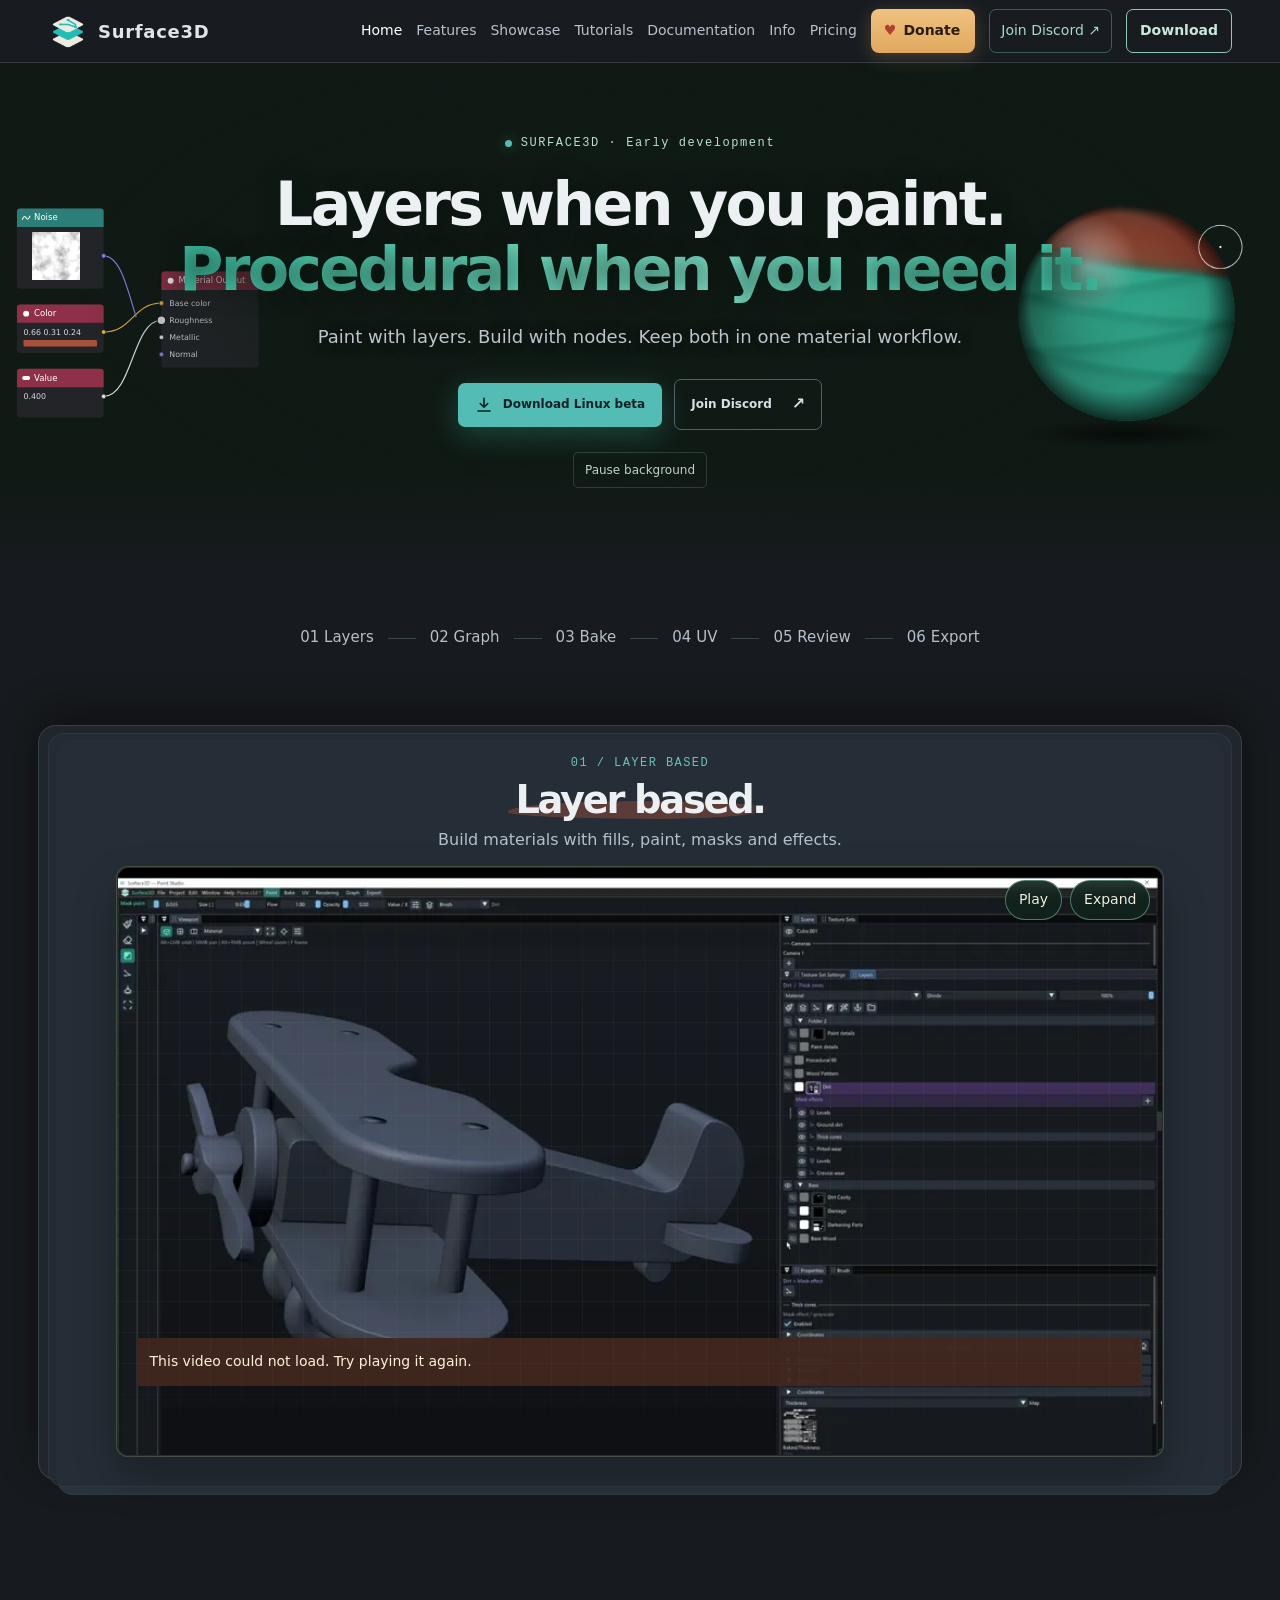
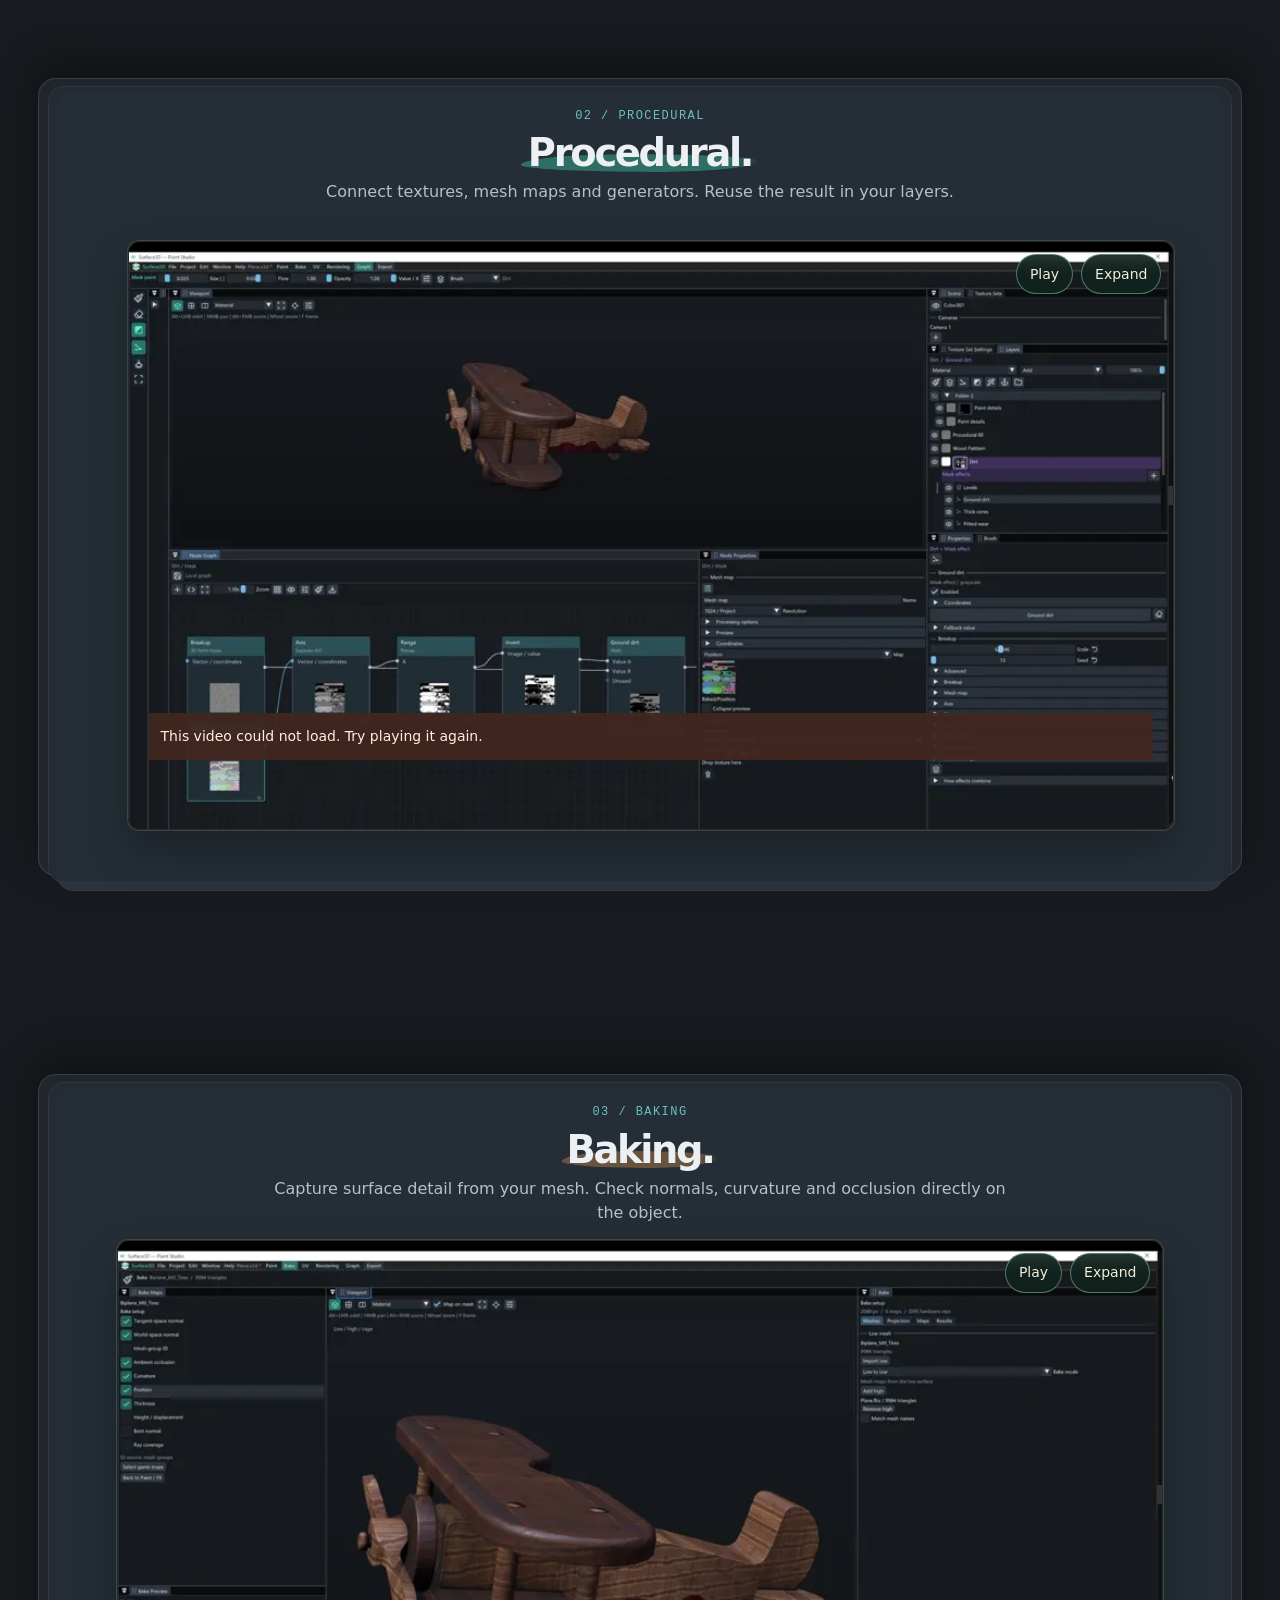
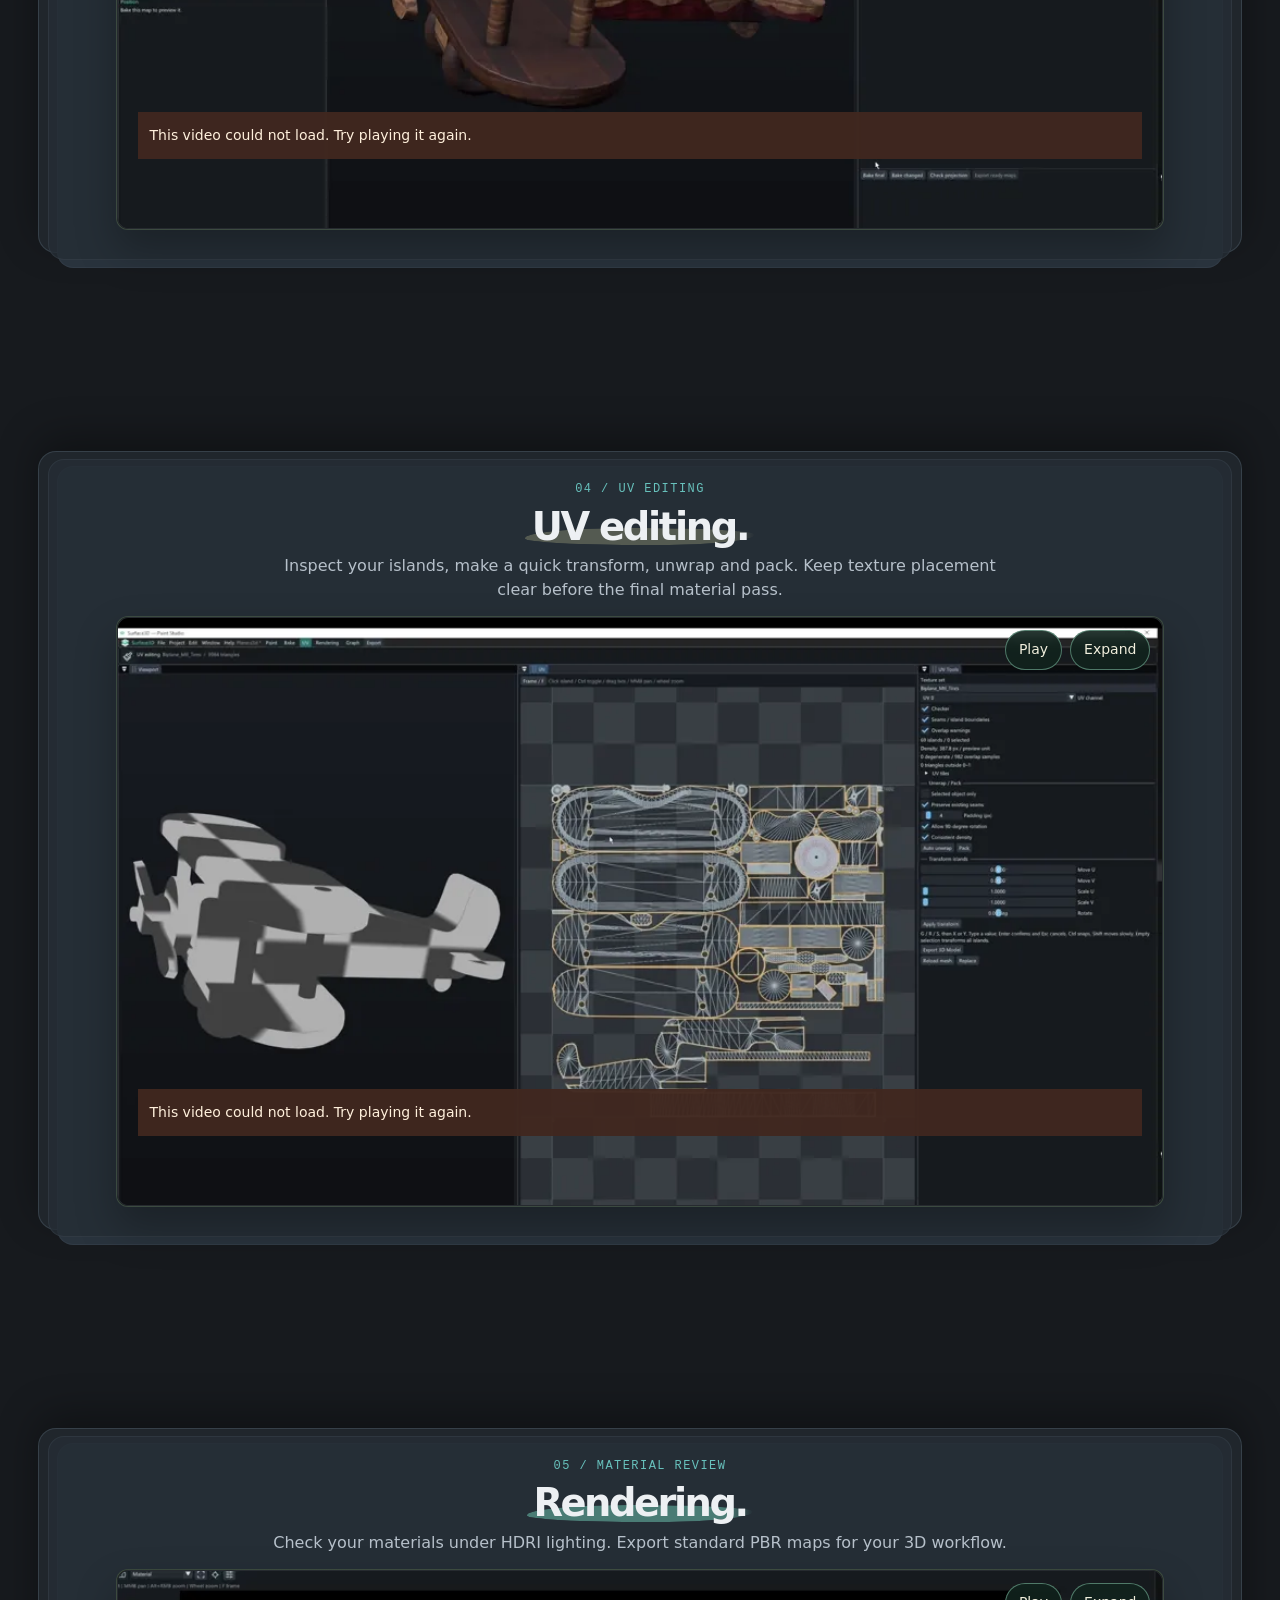
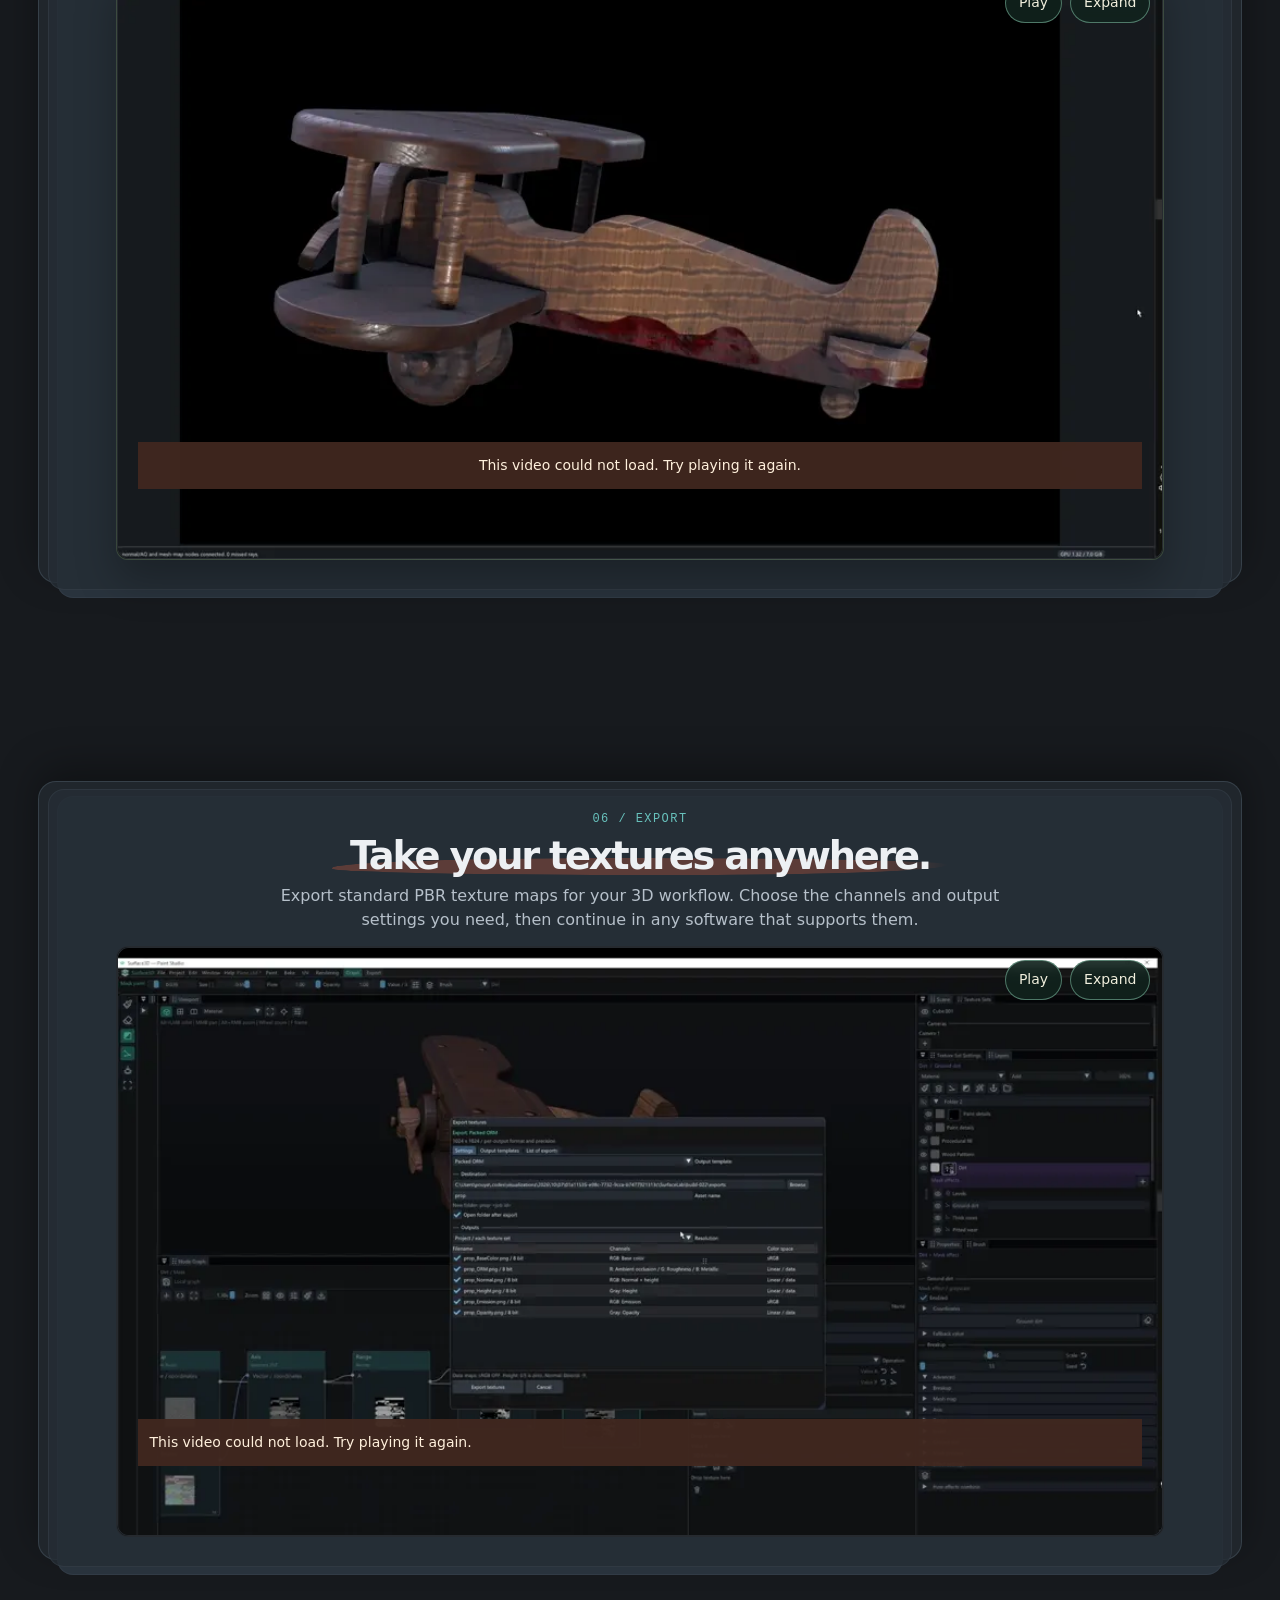
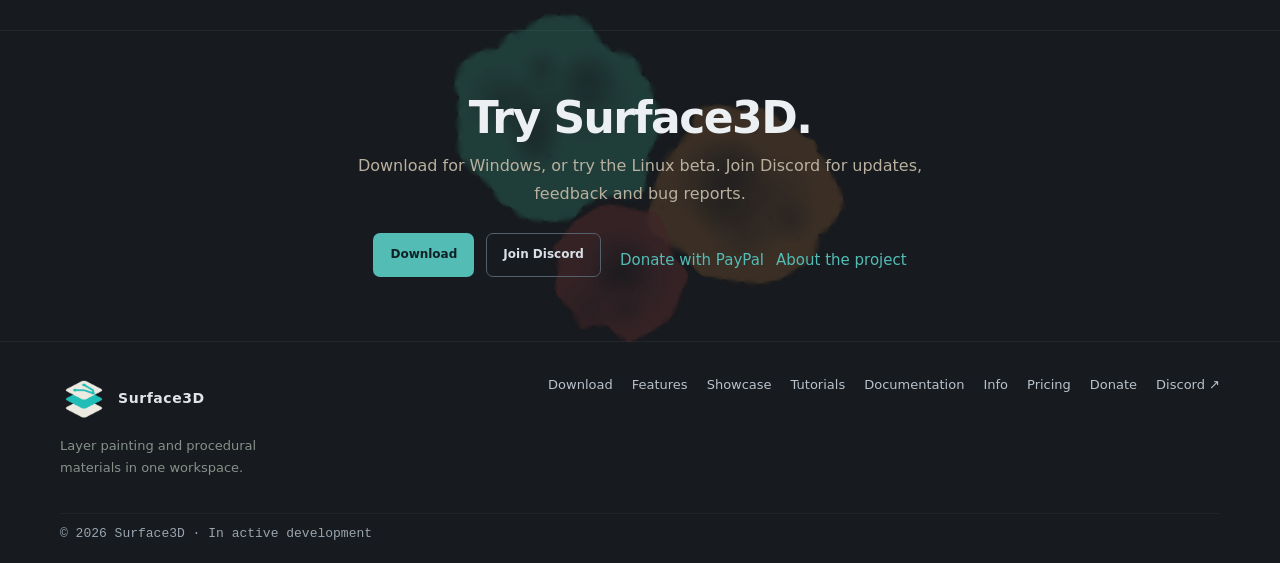
==== commit 451f58da: "Add seamless hero loop and paint and node touches across the site The hero ball starts painted and e" ====
--- a/index.html
+++ b/index.html
@@ -1,12 +1,12 @@
 <!doctype html>
 
-<html lang="en"><head><meta charset="utf-8"><meta name="viewport" content="width=device-width,initial-scale=1"><meta name="theme-color" content="#171a1e"><meta name="description" content="Surface3D is a 3D texturing app that connects layer painting, sculpting and smart masks with procedural node graphs. For Windows, with a Linux beta."><title>Surface3D — Layered painting meets procedural materials</title><link rel="stylesheet" href="assets/site.css"><link rel="stylesheet" href="assets/refresh.css"><link rel="stylesheet" href="assets/content.css"><link rel="stylesheet" href="assets/refinement.css"><script defer src="scripts/site.js"></script><script defer src="scripts/latest-release.js"></script><link rel="stylesheet" href="assets/editor-docs.css"><script defer src="scripts/media.js"></script><script defer src="scripts/layout-runtime.js"></script><link rel="stylesheet" href="assets/video-story.css"><script defer src="scripts/video-story.js"></script><link rel="icon" type="image/png" href="assets/Surface3D.png"><link rel="apple-touch-icon" href="assets/Surface3D.png"><link rel="stylesheet" href="assets/usability.css"><link rel="stylesheet" href="assets/hero-motion.css"><script defer src="scripts/hero-motion.js"></script><script defer src="scripts/hero-stage.js"></script><link rel="stylesheet" href="assets/software-theme.css"><link rel="stylesheet" href="assets/polish.css"><link rel="stylesheet" href="assets/hero-stage.css"></head>
+<html lang="en"><head><meta charset="utf-8"><meta name="viewport" content="width=device-width,initial-scale=1"><meta name="theme-color" content="#171a1e"><meta name="description" content="Surface3D is a 3D texturing app that connects layer painting, sculpting and smart masks with procedural node graphs. For Windows, with a Linux beta."><title>Surface3D — Layered painting meets procedural materials</title><link rel="stylesheet" href="assets/site.css"><link rel="stylesheet" href="assets/refresh.css"><link rel="stylesheet" href="assets/content.css"><link rel="stylesheet" href="assets/refinement.css"><script defer src="scripts/site.js"></script><script defer src="scripts/latest-release.js"></script><link rel="stylesheet" href="assets/editor-docs.css"><script defer src="scripts/media.js"></script><script defer src="scripts/layout-runtime.js"></script><link rel="stylesheet" href="assets/video-story.css"><script defer src="scripts/video-story.js"></script><link rel="icon" type="image/png" href="assets/Surface3D.png"><link rel="apple-touch-icon" href="assets/Surface3D.png"><link rel="stylesheet" href="assets/usability.css"><link rel="stylesheet" href="assets/hero-motion.css"><script defer src="scripts/hero-motion.js"></script><script defer src="scripts/hero-stage.js"></script><link rel="stylesheet" href="assets/software-theme.css"><link rel="stylesheet" href="assets/polish.css"><link rel="stylesheet" href="assets/hero-stage.css"><link rel="stylesheet" href="assets/paint-nodes.css"><script defer src="scripts/paint-nodes.js"></script></head>
 
 <body data-page="home"><div id="site-header"><header class="site-header"><div class="nav"><a class="wordmark" href="index.html"><img class="brand-icon" src="assets/Surface3D.png" alt="" width="40" height="40"><span>Surface3D</span></a><button class="nav-menu" aria-label="Toggle navigation" aria-expanded="false">Menu</button><nav class="nav-links"><a href="index.html">Home</a><a href="features.html">Features</a><a href="showcase.html">Showcase</a><a href="tutorials.html">Tutorials</a><a href="docs.html">Documentation</a><a href="about.html">Info</a><a href="pricing.html">Pricing</a><a href="https://www.paypal.com/donate/?hosted_button_id=SFRZK6K2A957J">Donate</a><a class="nav-community" href="https://discord.gg/K3YzGP72cg">Join Discord</a><a class="nav-cta" href="download.html">Download</a></nav></div></header></div><main>
 
 
 
-<section class="home-hero sketch-hero"><div class="home-hero-copy wrap"><p class="eyebrow"><i></i> SURFACE3D · <span data-status>Early development</span></p><h1 id="hero-title">Layers when you paint.<br><em>Procedural when you need it.</em></h1><p class="lede" id="hero-lede">Paint with familiar layers. Build with connected nodes. Bring both together in one 3D texturing workflow.</p><div class="actions"><a class="button primary hero-download" data-link="build" href="https://github.com/moaref1/Surface3D/releases/latest"><svg viewBox="0 0 24 24" width="18" height="18" fill="none" stroke="currentColor" stroke-width="2.2" stroke-linecap="round" stroke-linejoin="round" aria-hidden="true"><path d="M12 3v12m0 0-5-5m5 5 5-5M4 20h16"/></svg><span data-os-label>Download for Windows</span></a><a class="button outline" data-link="discord" href="https://discord.gg/K3YzGP72cg">Join Discord <b>↗</b></a></div><button class="hero-motion-toggle" type="button" aria-pressed="false">Pause background</button></div><div class="hero-stage" aria-hidden="true"><svg class="hero-graph" viewBox="0 0 380 330"><defs><filter id="g-noise" x="0" y="0" width="100%" height="100%"><feTurbulence type="fractalNoise" baseFrequency=".06" numOctaves="4" seed="7"/><feColorMatrix values=".9 .9 .9 0 -.5 .9 .9 .9 0 -.5 .9 .9 .9 0 -.5 0 0 0 0 1"/></filter></defs><path class="g-wire y" pathLength="1" style="--d:2.0s" d="M138 194C182.0 194 182.0 150 226 150"/><path class="g-wire w" pathLength="1" style="--d:2.7s" d="M138 292C182.0 292 182.0 176 226 176"/><path class="g-wire v" pathLength="1" style="--d:3.4s" d="M138 78C182.0 78 182.0 228 226 228"/><g class="g-node" style="--d:0s"><rect class="g-body" x="6" y="6" width="132" height="122" rx="5"/><path d="M6 34V11a5 5 0 0 1 5-5H133a5 5 0 0 1 5 5V34Z" fill="#2b7f78"/><path d="M14 23q3-8 6-3t6-3" fill="none" stroke="#fff" stroke-width="1.6"/><text class="g-title" x="32" y="24">Noise</text><rect x="30" y="42" width="72" height="72" rx="2" filter="url(#g-noise)"/><circle class="g-sock v" cx="138" cy="78" r="3.5"/></g><g class="g-node" style="--d:0.4s"><rect class="g-body" x="6" y="152" width="132" height="74" rx="5"/><path d="M6 180V157a5 5 0 0 1 5-5H133a5 5 0 0 1 5 5V180Z" fill="#8f3049"/><circle cx="20" cy="166" r="4.5" fill="#fff"/><text class="g-title" x="32" y="170">Color</text><text x="16" y="198">0.72 0.41 0.21</text><circle class="g-sock y" cx="138" cy="194" r="3.5"/></g><g class="g-node" style="--d:0.8s"><rect class="g-body" x="6" y="250" width="132" height="74" rx="5"/><path d="M6 278V255a5 5 0 0 1 5-5H133a5 5 0 0 1 5 5V278Z" fill="#8f3049"/><rect x="14" y="261" width="12" height="6" rx="3" fill="#fff"/><text class="g-title" x="32" y="268">Value</text><text x="16" y="296">0.400</text><circle class="g-sock w" cx="138" cy="292" r="3.5"/></g><g class="g-node" style="--d:1.2s"><rect class="g-body" x="226" y="102" width="148" height="146" rx="5"/><path d="M226 130V107a5 5 0 0 1 5-5H369a5 5 0 0 1 5 5V130Z" fill="#8f3049"/><circle cx="240" cy="116" r="4.5" fill="#fff"/><text class="g-title" x="252" y="120">Material Output</text><text x="238" y="154">Base color</text><circle class="g-sock y" cx="226" cy="150" r="3.5"/><text x="238" y="180">Roughness</text><circle class="g-sock w" cx="226" cy="176" r="3.5"/><text x="238" y="206">Metallic</text><circle class="g-sock w" cx="226" cy="202" r="3.5"/><text x="238" y="232">Normal</text><circle class="g-sock v" cx="226" cy="228" r="3.5"/></g><circle class="g-sock g-hit y" style="--d:2.0s" cx="226" cy="150" r="3.5"/><circle class="g-sock g-hit w" style="--d:2.7s" cx="226" cy="176" r="3.5"/><circle class="g-sock g-hit v" style="--d:3.4s" cx="226" cy="228" r="3.5"/></svg><canvas class="hero-ball" id="hero-paint" width="640" height="400"></canvas></div></section>
+<section class="home-hero sketch-hero"><div class="home-hero-copy wrap"><p class="eyebrow"><i></i> SURFACE3D · <span data-status>Early development</span></p><h1 id="hero-title">Layers when you paint.<br><em>Procedural when you need it.</em></h1><p class="lede" id="hero-lede">Paint with familiar layers. Build with connected nodes. Bring both together in one 3D texturing workflow.</p><div class="actions"><a class="button primary hero-download" data-link="build" href="https://github.com/moaref1/Surface3D/releases/latest"><svg viewBox="0 0 24 24" width="18" height="18" fill="none" stroke="currentColor" stroke-width="2.2" stroke-linecap="round" stroke-linejoin="round" aria-hidden="true"><path d="M12 3v12m0 0-5-5m5 5 5-5M4 20h16"/></svg><span data-os-label>Download for Windows</span></a><a class="button outline" data-link="discord" href="https://discord.gg/K3YzGP72cg">Join Discord <b>↗</b></a></div><button class="hero-motion-toggle" type="button" aria-pressed="false">Pause background</button></div><div class="hero-stage" aria-hidden="true"><svg class="hero-graph" viewBox="0 0 380 330"><defs><filter id="g-noise" x="0" y="0" width="100%" height="100%"><feTurbulence type="fractalNoise" baseFrequency=".06" numOctaves="4" seed="7"/><feColorMatrix values=".9 .9 .9 0 -.5 .9 .9 .9 0 -.5 .9 .9 .9 0 -.5 0 0 0 0 1"/></filter></defs><path class="g-wire y" pathLength="1" style="--d:2.0s" d="M138 194C182.0 194 182.0 150 226 150"/><path class="g-wire w" pathLength="1" style="--d:2.7s" d="M138 292C182.0 292 182.0 176 226 176"/><path class="g-wire v" pathLength="1" style="--d:3.4s" d="M138 78C182.0 78 182.0 228 226 228"/><g class="g-node" style="--d:0s"><rect class="g-body" x="6" y="6" width="132" height="122" rx="5"/><path d="M6 34V11a5 5 0 0 1 5-5H133a5 5 0 0 1 5 5V34Z" fill="#2b7f78"/><path d="M14 23q3-8 6-3t6-3" fill="none" stroke="#fff" stroke-width="1.6"/><text class="g-title" x="32" y="24">Noise</text><rect x="30" y="42" width="72" height="72" rx="2" filter="url(#g-noise)"/><circle class="g-sock v" cx="138" cy="78" r="3.5"/></g><g class="g-node" style="--d:0.4s"><rect class="g-body" x="6" y="152" width="132" height="74" rx="5"/><path d="M6 180V157a5 5 0 0 1 5-5H133a5 5 0 0 1 5 5V180Z" fill="#8f3049"/><circle cx="20" cy="166" r="4.5" fill="#fff"/><text class="g-title" x="32" y="170">Color</text><text id="g-color-value" x="16" y="198">0.25 0.78 0.65</text><rect id="g-color-swatch" x="16" y="206" width="112" height="10" rx="2" fill="#3fc7a6"/><circle class="g-sock y" cx="138" cy="194" r="3.5"/></g><g class="g-node" style="--d:0.8s"><rect class="g-body" x="6" y="250" width="132" height="74" rx="5"/><path d="M6 278V255a5 5 0 0 1 5-5H133a5 5 0 0 1 5 5V278Z" fill="#8f3049"/><rect x="14" y="261" width="12" height="6" rx="3" fill="#fff"/><text class="g-title" x="32" y="268">Value</text><text id="g-value-value" x="16" y="296">0.400</text><circle class="g-sock w" cx="138" cy="292" r="3.5"/></g><g class="g-node" style="--d:1.2s"><rect class="g-body" x="226" y="102" width="148" height="146" rx="5"/><path d="M226 130V107a5 5 0 0 1 5-5H369a5 5 0 0 1 5 5V130Z" fill="#8f3049"/><circle cx="240" cy="116" r="4.5" fill="#fff"/><text class="g-title" x="252" y="120">Material Output</text><text x="238" y="154">Base color</text><circle class="g-sock y" cx="226" cy="150" r="3.5"/><text x="238" y="180">Roughness</text><circle class="g-sock w" cx="226" cy="176" r="3.5"/><text x="238" y="206">Metallic</text><circle class="g-sock w" cx="226" cy="202" r="3.5"/><text x="238" y="232">Normal</text><circle class="g-sock v" cx="226" cy="228" r="3.5"/></g><circle class="g-sock g-hit y" style="--d:2.0s" cx="226" cy="150" r="3.5"/><circle class="g-sock g-hit w" style="--d:2.7s" cx="226" cy="176" r="3.5"/><circle class="g-sock g-hit v" style="--d:3.4s" cx="226" cy="228" r="3.5"/></svg><canvas class="hero-ball" id="hero-paint" width="640" height="400"></canvas></div></section>
 
 <section class="workflow-story sketch-story"><nav class="workflow-nav" aria-label="Workflow chapters"><a href="#story-layer">01 Layers</a><span></span><a href="#story-graph">02 Graph</a><span></span><a href="#story-bake">03 Bake</a><span></span><a href="#story-uv">04 UV</a><span></span><a href="#story-render">05 Review</a><span></span><a href="#story-export">06 Export</a></nav>
 
--- a/assets/hero-stage.css
+++ b/assets/hero-stage.css
@@ -19,7 +19,7 @@
 circle.y,circle.w,circle.b,circle.v{stroke:#17191c}
 
 @media(max-width:800px){
- .hero-graph{left:-3%;width:66%;top:76%}
- .hero-ball{right:-42%;width:120%;top:24%}
+ .hero-graph{left:-3%;width:66%;top:76%;opacity:.45}
+ .hero-ball{right:-22%;width:90%;top:20%}
  .hero-stage:after{background:#101a15c4}
 }
--- a/assets/paint-nodes.css
+++ b/assets/paint-nodes.css
@@ -0,0 +1,74 @@
+/* Paint and procedural touches, layered on the existing design. Remove this file's link to get the plain site back. */
+
+/* Painted shapes with node wires behind page headings */
+.pn-has-bleed{position:relative}
+.pn-has-bleed>*:not(.pn-bleed){position:relative;z-index:1}
+.pn-bleed{position:absolute;right:-4%;top:-30px;width:min(560px,46%);aspect-ratio:4/3;z-index:0;pointer-events:none;opacity:.72;animation:pnBleedIn 1.1s ease-out both}
+.pn-blob{position:absolute;height:auto;transform:translate(calc(var(--pn-x,0)*var(--depth)*1px),calc(var(--pn-y,0)*var(--depth)*1px));transition:transform .5s ease-out}
+.pn-lines{position:absolute;inset:0;width:100%;height:100%;overflow:visible}
+.pn-lines path{fill:none;stroke:#e1e5e8;stroke-opacity:.5;stroke-width:1;stroke-dasharray:1;animation:pnDraw 1.8s .2s ease-out both}
+.pn-lines circle{fill:#e0ad3f;stroke:#171a1e}
+.pn-lines circle:nth-of-type(even){fill:#d9dbde}
+.pn-bleed-soft{right:auto;left:50%;top:50%;translate:-50% -50%;width:min(620px,80%);opacity:.3;animation:none}
+.pn-bleed-soft .pn-lines{display:none}
+@keyframes pnBleedIn{from{opacity:0}}
+@keyframes pnDraw{from{stroke-dashoffset:1}to{stroke-dashoffset:0}}
+.final-cta,.home-end-inner{position:relative}
+@media(max-width:800px){.pn-bleed{width:70%;right:-14%;top:-10px;opacity:.5}.pn-bleed-soft{right:auto;opacity:.22}}
+
+/* Hero */
+.home-hero:after{content:"";position:absolute;left:0;right:0;bottom:0;height:90px;z-index:2;pointer-events:none;background:linear-gradient(transparent,var(--bg,#171a1e))}
+.hero-graph{transform:translate(calc(var(--px,0)*-14px),calc(var(--py,0)*-10px));transition:transform .4s ease-out}
+.hero-ball{transform:translate(calc(var(--px,0)*12px),calc(var(--py,0)*8px));transition:transform .4s ease-out}
+.g-flow{stroke:#fff;stroke-width:.6;opacity:0;filter:none}
+
+/* Scroll: rise in */
+.pn-rise{opacity:0;transform:translateY(18px);transition:opacity .6s ease-out,transform .6s cubic-bezier(.2,.7,.2,1),border-color .25s,box-shadow .25s}
+.pn-rise.pn-in{opacity:1;transform:none}
+
+/* Scroll: chapter titles get a brush stroke */
+.pn-stroke{position:relative;display:table;margin-left:auto!important;margin-right:auto!important;isolation:isolate}
+.pn-stroke:before{content:"";position:absolute;z-index:-1;left:-3%;right:-3%;bottom:.02em;height:.46em;background:var(--ink,#3fc7a6);opacity:.42;border-radius:48% 52% 44% 56%/60% 40% 62% 38%;-webkit-mask:linear-gradient(90deg,#000 88%,#0006 96%,transparent);mask:linear-gradient(90deg,#000 88%,#0006 96%,transparent);transform:scaleX(1);transform-origin:left}
+.pn-rise-text:before{transform:scaleX(0);transition:transform .9s cubic-bezier(.3,.7,.2,1) .15s}
+.pn-rise-text.pn-in:before{transform:scaleX(1)}
+
+/* Cards: node sockets and a pigment glow that follows the mouse */
+.feature-entry,.tutorial-card,.price-card,.info-card,.showcase-card{position:relative;isolation:isolate}
+.feature-entry:before,.tutorial-card:before,.price-card:before,.info-card:before{content:"";position:absolute;inset:0;z-index:-1;border-radius:inherit;pointer-events:none;opacity:0;transition:opacity .3s;background:radial-gradient(260px circle at var(--mx,50%) var(--my,50%),rgba(197,138,74,.16),rgba(63,199,166,.07) 45%,transparent 72%)}
+.feature-entry:hover:before,.tutorial-card:hover:before,.price-card:hover:before,.info-card:hover:before{opacity:1}
+.feature-entry:after,.tutorial-card:after,.price-card:after{content:"";position:absolute;top:44px;left:-4px;width:8px;height:8px;border-radius:50%;background:#e0ad3f;box-shadow:calc(var(--card-w,0px)) 0 0 #d9dbde;opacity:0;scale:.4;transition:opacity .2s,scale .25s cubic-bezier(.3,1.6,.5,1)}
+.feature-entry:hover:after,.tutorial-card:hover:after,.price-card:hover:after{opacity:1;scale:1}
+
+/* Buttons: a paint swipe on hover */
+.button{position:relative;isolation:isolate;overflow:hidden}
+.button:before{content:"";position:absolute;z-index:-1;inset:-12% -18%;background:#ffffff2e;border-radius:46% 54% 40% 60%/62% 44% 56% 38%;transform:translateX(-104%) skewX(-12deg);transition:transform .45s cubic-bezier(.3,.7,.2,1)}
+.button:hover:before,.button:focus-visible:before{transform:translateX(0) skewX(-12deg)}
+.button.outline:before{background:#53bcb52e}
+
+/* Navigation and text links: a short brush mark on hover */
+.nav-links>a:not(.nav-cta):not(.nav-community):not(.nav-donate):not([href*="paypal"]),.footer-links a{position:relative}
+.nav-links>a:not(.nav-cta):not(.nav-community):not(.nav-donate):not([href*="paypal"]):after,.footer-links a:after{content:"";position:absolute;left:0;right:0;bottom:-5px;height:3px;background:linear-gradient(90deg,#3fc7a6,#c58a4a);border-radius:60% 40% 50% 50%;opacity:.85;transform:scaleX(0);transform-origin:left;transition:transform .3s cubic-bezier(.3,.7,.2,1)}
+.nav-links>a:not(.nav-cta):not(.nav-community):not(.nav-donate):not([href*="paypal"]):hover:after,.footer-links a:hover:after{transform:scaleX(1)}
+
+/* Home: chapters as a wired chain of nodes on the page edge */
+.pn-rail{position:fixed;left:16px;top:50%;height:300px;width:20px;translate:0 -50%;z-index:20;opacity:0;pointer-events:none;transition:opacity .35s}
+.pn-rail.pn-rail-on{opacity:1;pointer-events:auto}
+.pn-rail svg{position:absolute;inset:0;width:100%;height:100%;overflow:visible}
+.pn-rail path{fill:none;vector-effect:non-scaling-stroke;stroke-width:1.6}
+.pn-rail-bg{stroke:#ffffff26}
+.pn-rail-fill{stroke:#e0ad3f;stroke-dasharray:1;stroke-dashoffset:1}
+.pn-rail a{position:absolute;left:5px;width:10px;height:10px;margin-top:-5px;border-radius:50%;background:#2a2e33;border:1.5px solid #6f7780;transition:background .2s,border-color .2s,scale .2s}
+.pn-rail a:before{content:"";position:absolute;inset:-9px}
+.pn-rail a.on{background:#e0ad3f;border-color:#e0ad3f}
+.pn-rail a:hover{scale:1.35}
+.pn-rail a span{position:absolute;left:20px;top:50%;translate:0 -50%;white-space:nowrap;font:12px "Segoe UI",system-ui,sans-serif;color:#fff;background:#8f3049;padding:4px 9px;border-radius:5px;opacity:0;pointer-events:none;transition:opacity .15s}
+.pn-rail a:hover span,.pn-rail a:focus-visible span{opacity:1}
+@media(max-width:1500px){.pn-rail{left:8px}}
+@media(max-width:1200px){.pn-rail{display:none}}
+
+@media(prefers-reduced-motion:reduce){
+ .pn-bleed,.pn-lines path{animation:none}
+ .pn-blob,.hero-graph,.hero-ball{transform:none;transition:none}
+ .pn-rise{opacity:1;transform:none;transition:none}
+ .button:before{transition:none}
+}
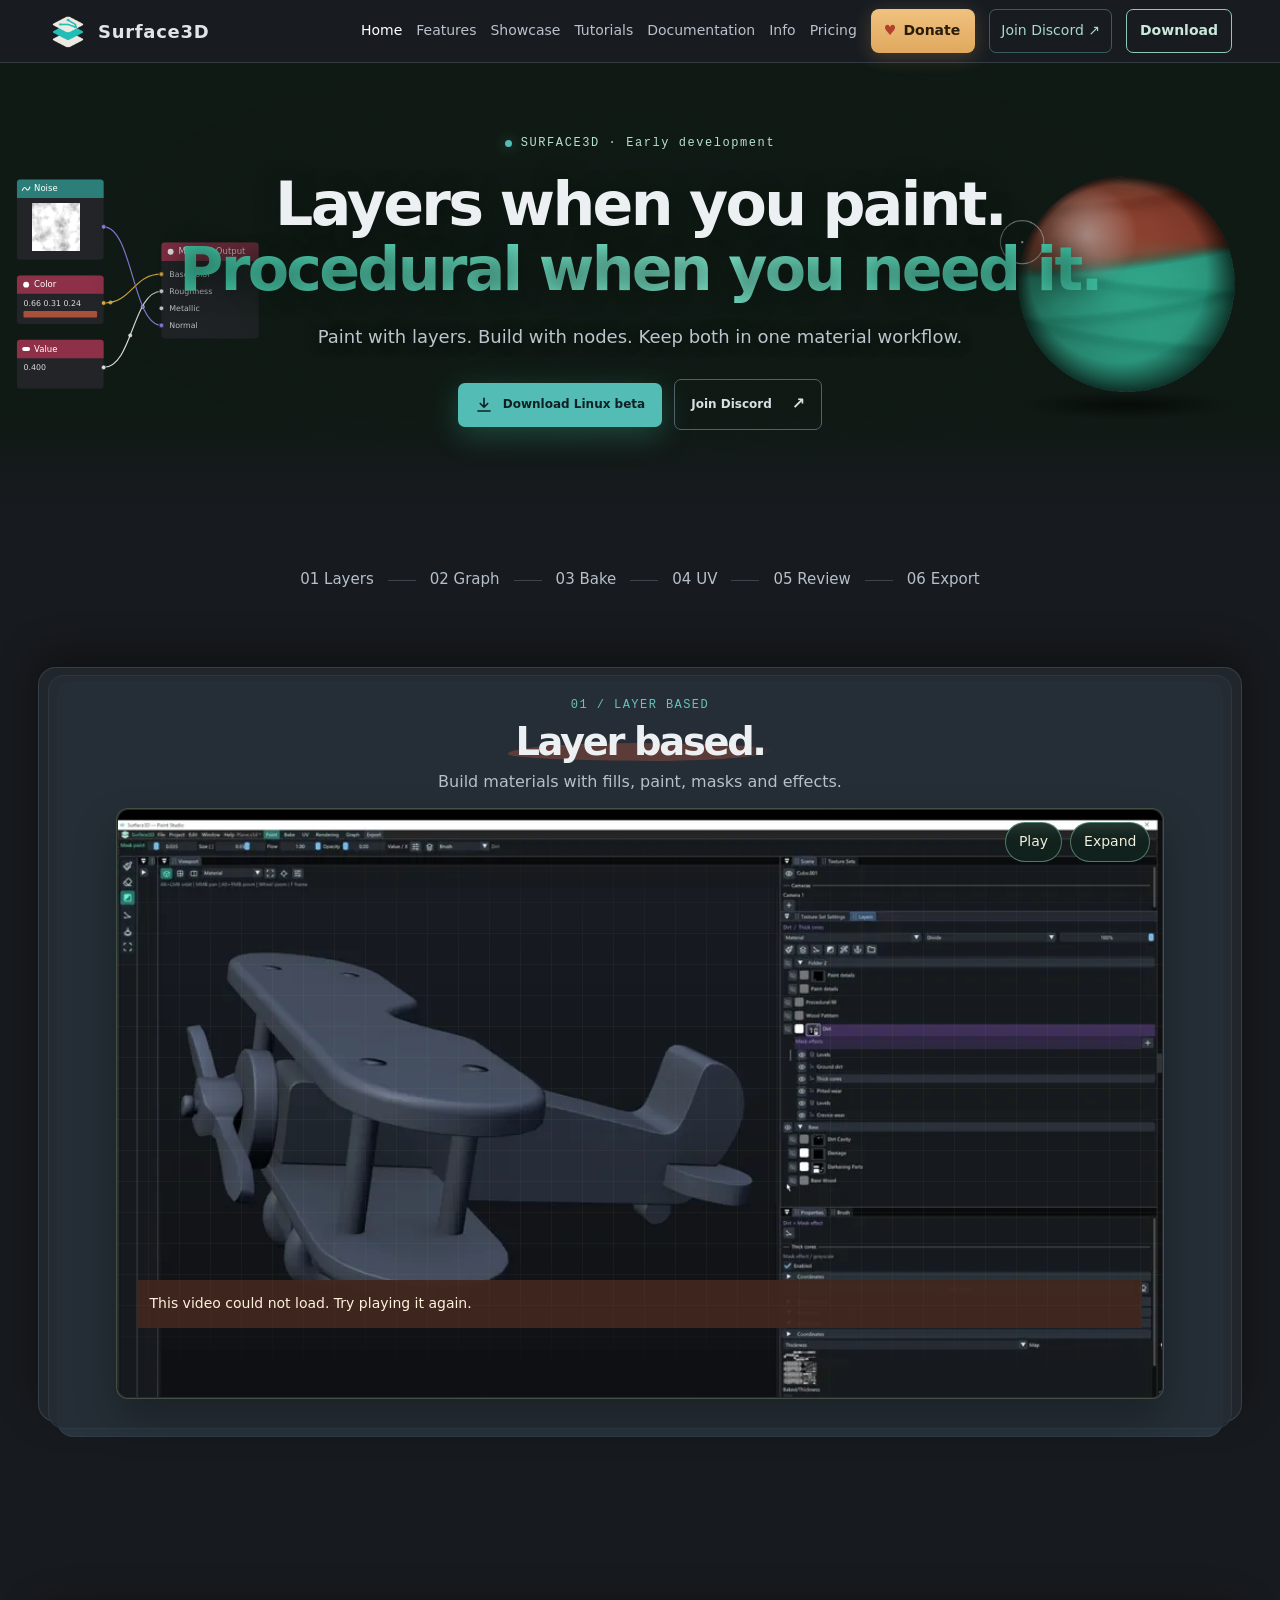
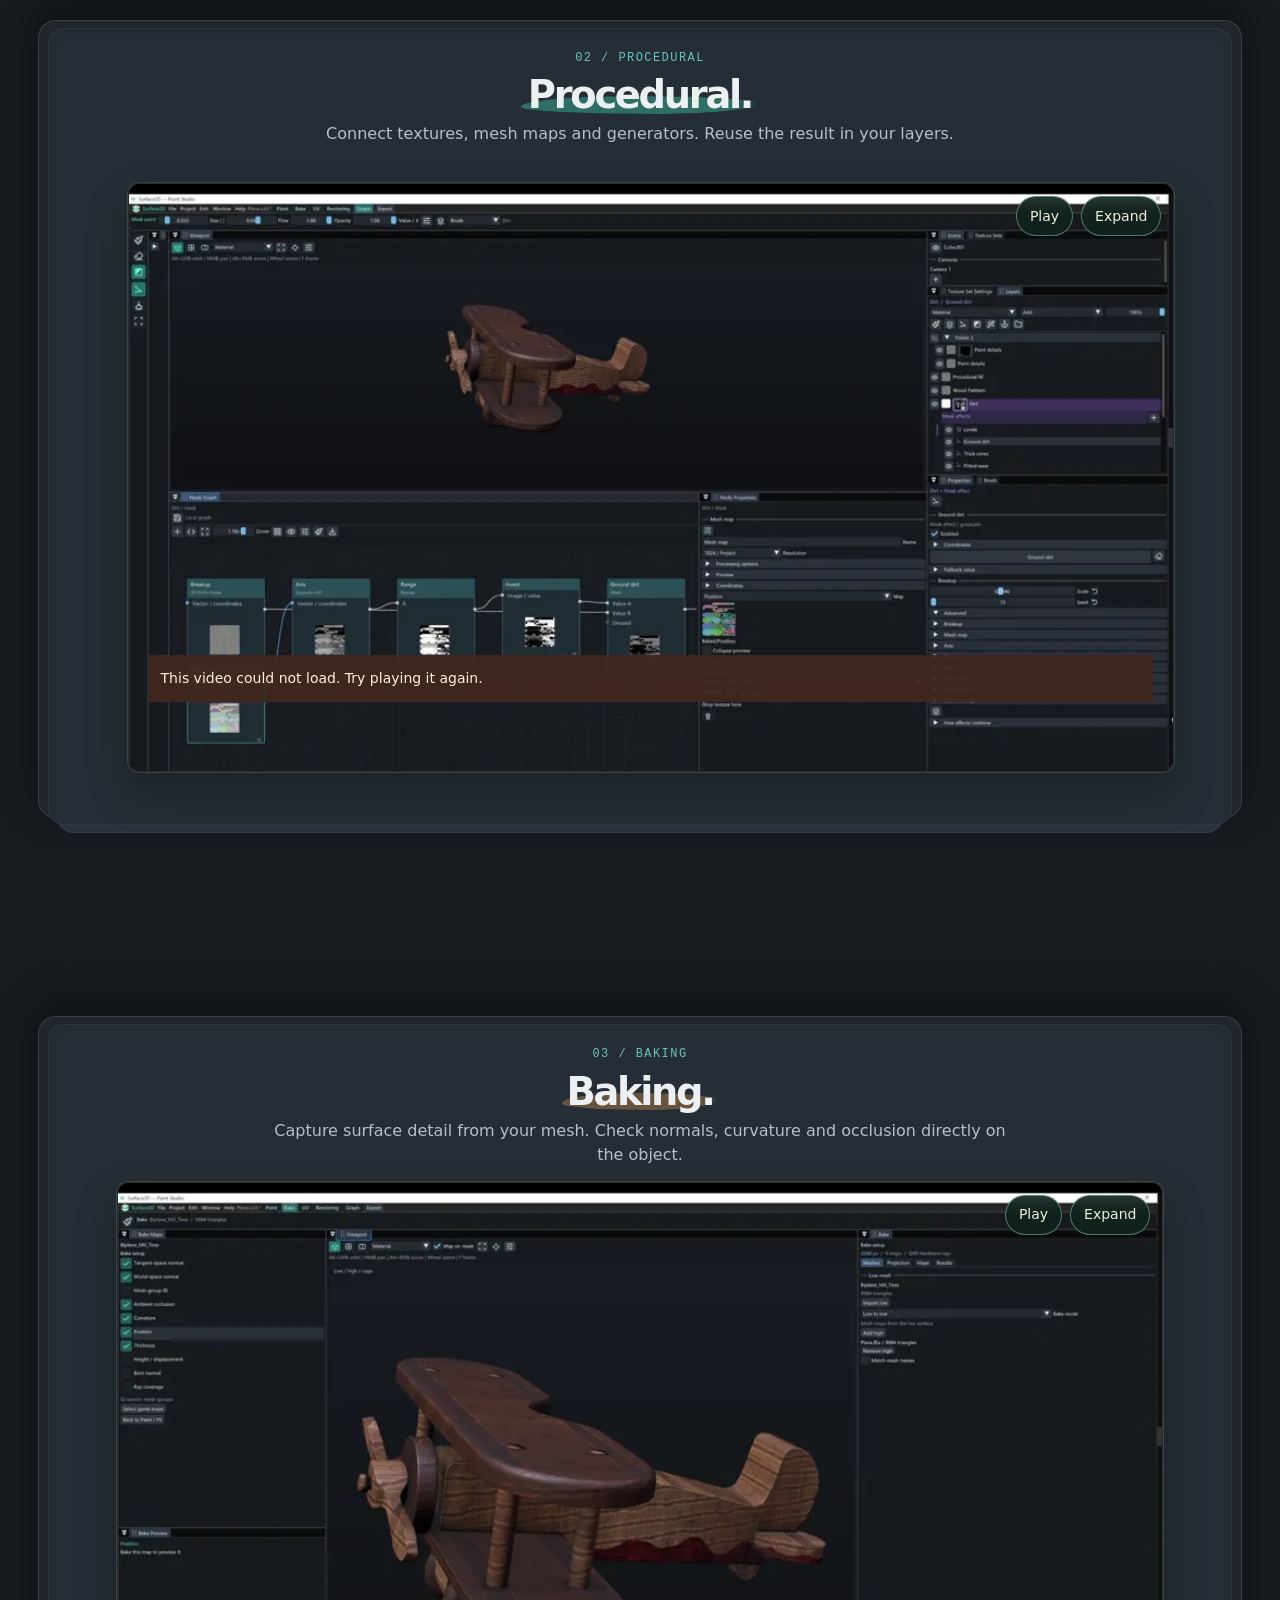
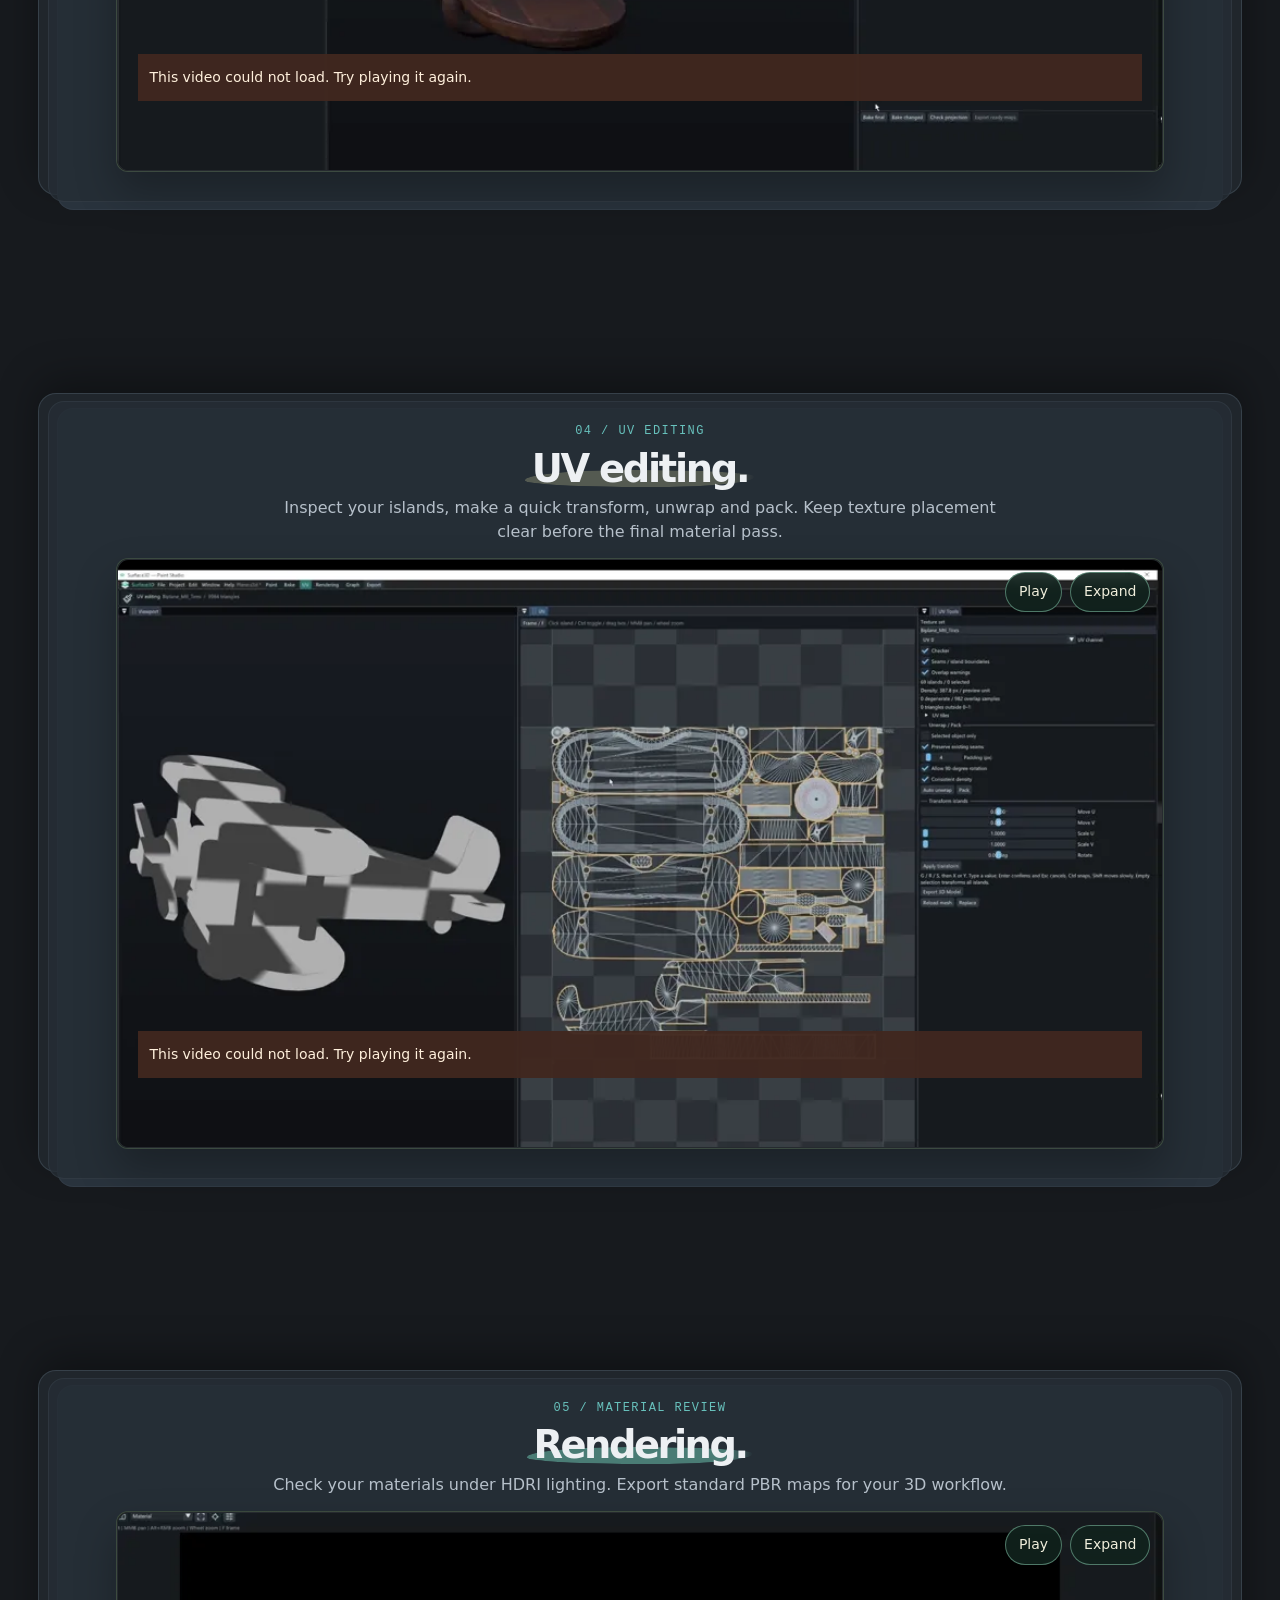
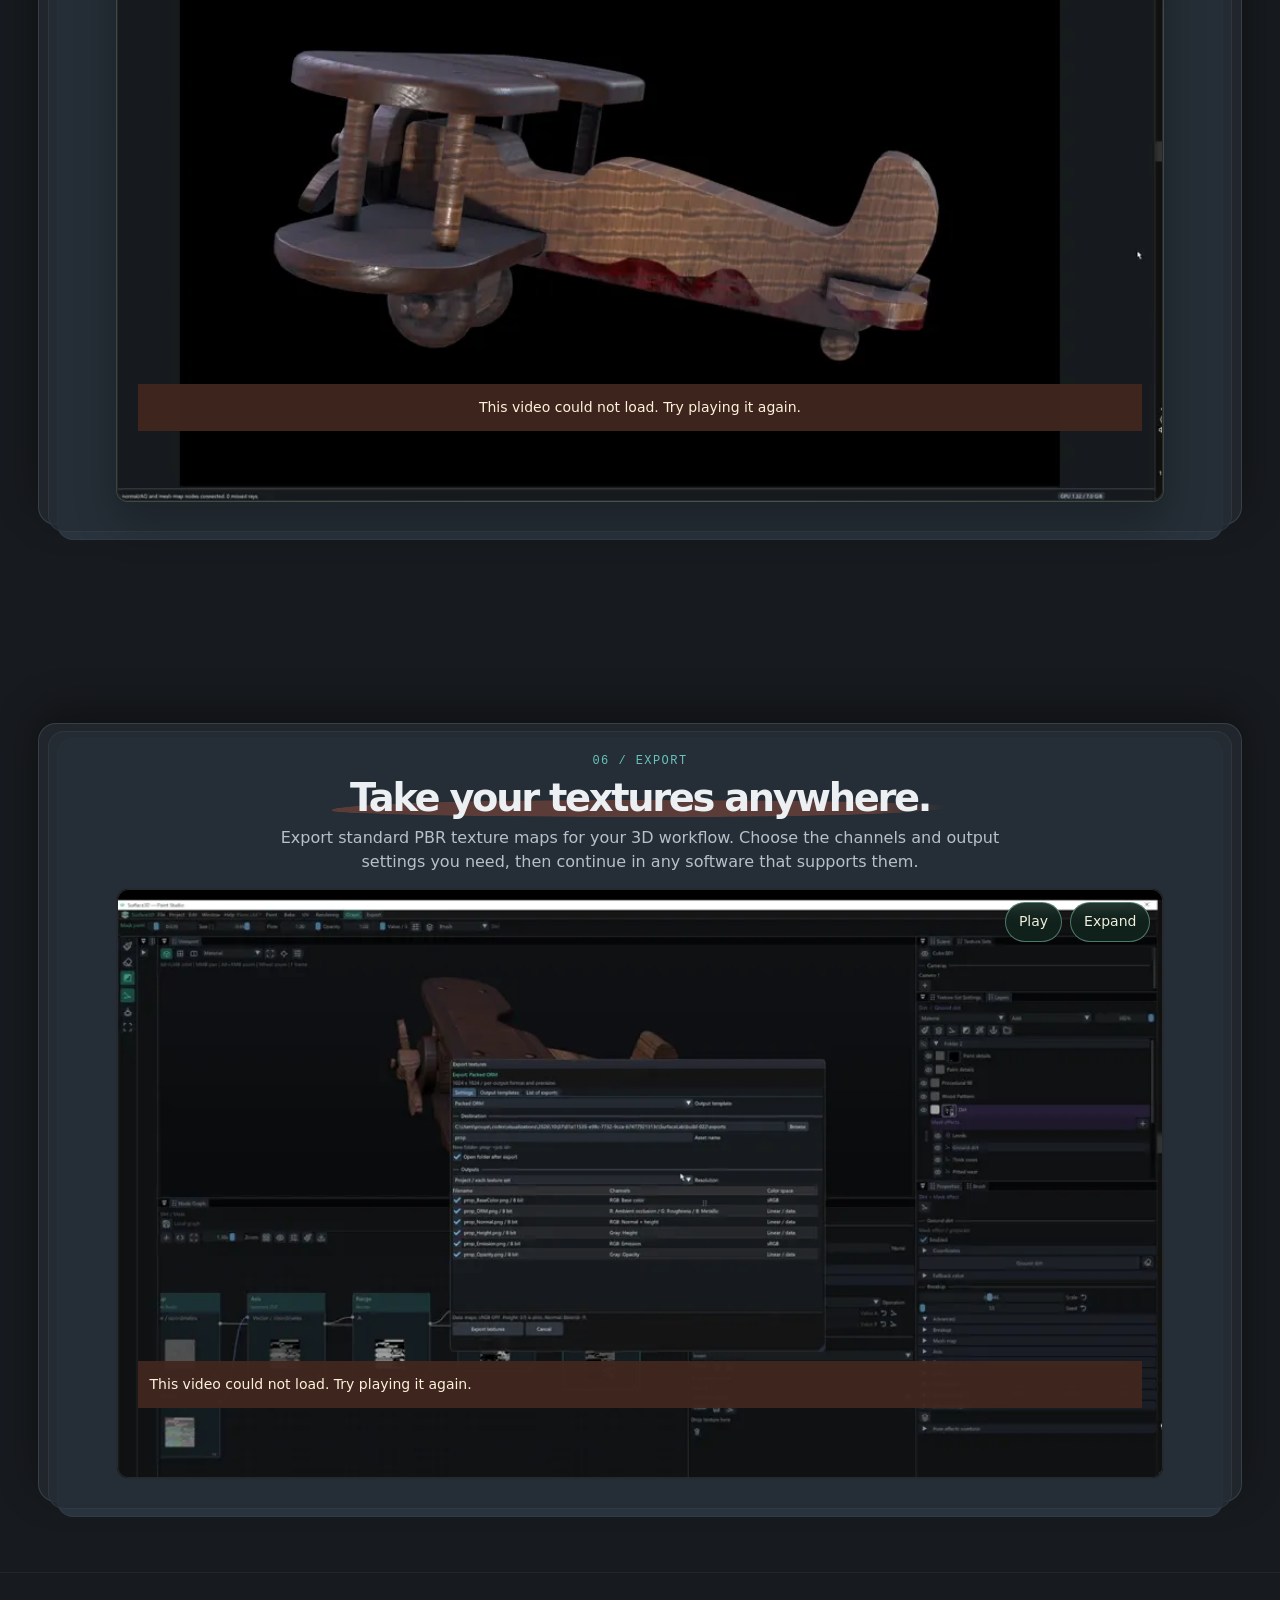
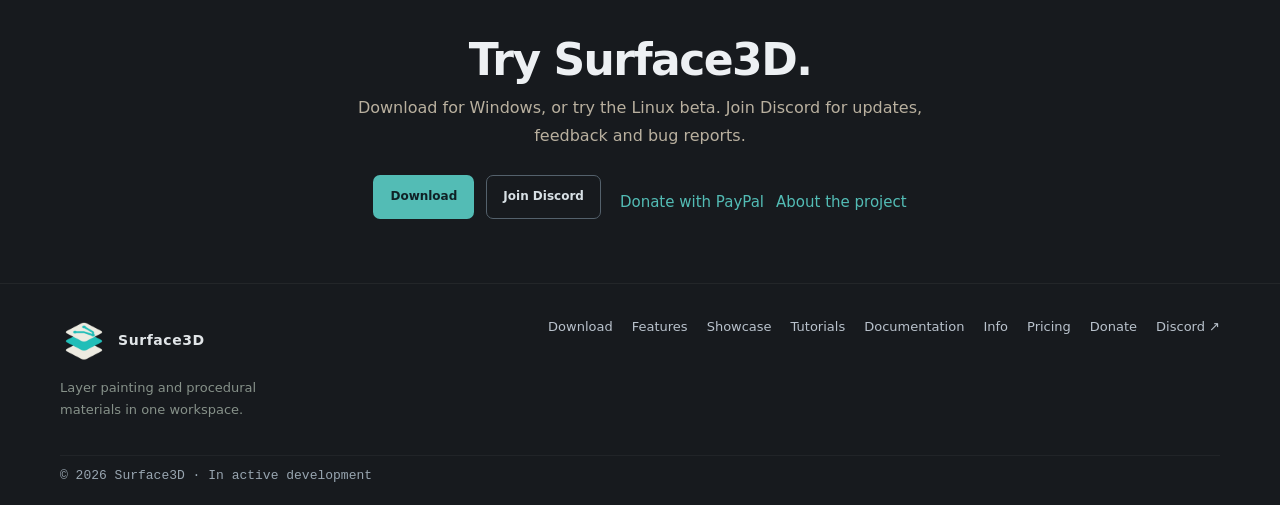
==== commit 171ee021: "Remove pause button, painted blobs and card glow; show 30% off studio prices Co-Authored-By: Claude " ====
--- a/index.html
+++ b/index.html
@@ -6,7 +6,7 @@
 
 
 
-<section class="home-hero sketch-hero"><div class="home-hero-copy wrap"><p class="eyebrow"><i></i> SURFACE3D · <span data-status>Early development</span></p><h1 id="hero-title">Layers when you paint.<br><em>Procedural when you need it.</em></h1><p class="lede" id="hero-lede">Paint with familiar layers. Build with connected nodes. Bring both together in one 3D texturing workflow.</p><div class="actions"><a class="button primary hero-download" data-link="build" href="https://github.com/moaref1/Surface3D/releases/latest"><svg viewBox="0 0 24 24" width="18" height="18" fill="none" stroke="currentColor" stroke-width="2.2" stroke-linecap="round" stroke-linejoin="round" aria-hidden="true"><path d="M12 3v12m0 0-5-5m5 5 5-5M4 20h16"/></svg><span data-os-label>Download for Windows</span></a><a class="button outline" data-link="discord" href="https://discord.gg/K3YzGP72cg">Join Discord <b>↗</b></a></div><button class="hero-motion-toggle" type="button" aria-pressed="false">Pause background</button></div><div class="hero-stage" aria-hidden="true"><svg class="hero-graph" viewBox="0 0 380 330"><defs><filter id="g-noise" x="0" y="0" width="100%" height="100%"><feTurbulence type="fractalNoise" baseFrequency=".06" numOctaves="4" seed="7"/><feColorMatrix values=".9 .9 .9 0 -.5 .9 .9 .9 0 -.5 .9 .9 .9 0 -.5 0 0 0 0 1"/></filter></defs><path class="g-wire y" pathLength="1" style="--d:2.0s" d="M138 194C182.0 194 182.0 150 226 150"/><path class="g-wire w" pathLength="1" style="--d:2.7s" d="M138 292C182.0 292 182.0 176 226 176"/><path class="g-wire v" pathLength="1" style="--d:3.4s" d="M138 78C182.0 78 182.0 228 226 228"/><g class="g-node" style="--d:0s"><rect class="g-body" x="6" y="6" width="132" height="122" rx="5"/><path d="M6 34V11a5 5 0 0 1 5-5H133a5 5 0 0 1 5 5V34Z" fill="#2b7f78"/><path d="M14 23q3-8 6-3t6-3" fill="none" stroke="#fff" stroke-width="1.6"/><text class="g-title" x="32" y="24">Noise</text><rect x="30" y="42" width="72" height="72" rx="2" filter="url(#g-noise)"/><circle class="g-sock v" cx="138" cy="78" r="3.5"/></g><g class="g-node" style="--d:0.4s"><rect class="g-body" x="6" y="152" width="132" height="74" rx="5"/><path d="M6 180V157a5 5 0 0 1 5-5H133a5 5 0 0 1 5 5V180Z" fill="#8f3049"/><circle cx="20" cy="166" r="4.5" fill="#fff"/><text class="g-title" x="32" y="170">Color</text><text id="g-color-value" x="16" y="198">0.25 0.78 0.65</text><rect id="g-color-swatch" x="16" y="206" width="112" height="10" rx="2" fill="#3fc7a6"/><circle class="g-sock y" cx="138" cy="194" r="3.5"/></g><g class="g-node" style="--d:0.8s"><rect class="g-body" x="6" y="250" width="132" height="74" rx="5"/><path d="M6 278V255a5 5 0 0 1 5-5H133a5 5 0 0 1 5 5V278Z" fill="#8f3049"/><rect x="14" y="261" width="12" height="6" rx="3" fill="#fff"/><text class="g-title" x="32" y="268">Value</text><text id="g-value-value" x="16" y="296">0.400</text><circle class="g-sock w" cx="138" cy="292" r="3.5"/></g><g class="g-node" style="--d:1.2s"><rect class="g-body" x="226" y="102" width="148" height="146" rx="5"/><path d="M226 130V107a5 5 0 0 1 5-5H369a5 5 0 0 1 5 5V130Z" fill="#8f3049"/><circle cx="240" cy="116" r="4.5" fill="#fff"/><text class="g-title" x="252" y="120">Material Output</text><text x="238" y="154">Base color</text><circle class="g-sock y" cx="226" cy="150" r="3.5"/><text x="238" y="180">Roughness</text><circle class="g-sock w" cx="226" cy="176" r="3.5"/><text x="238" y="206">Metallic</text><circle class="g-sock w" cx="226" cy="202" r="3.5"/><text x="238" y="232">Normal</text><circle class="g-sock v" cx="226" cy="228" r="3.5"/></g><circle class="g-sock g-hit y" style="--d:2.0s" cx="226" cy="150" r="3.5"/><circle class="g-sock g-hit w" style="--d:2.7s" cx="226" cy="176" r="3.5"/><circle class="g-sock g-hit v" style="--d:3.4s" cx="226" cy="228" r="3.5"/></svg><canvas class="hero-ball" id="hero-paint" width="640" height="400"></canvas></div></section>
+<section class="home-hero sketch-hero"><div class="home-hero-copy wrap"><p class="eyebrow"><i></i> SURFACE3D · <span data-status>Early development</span></p><h1 id="hero-title">Layers when you paint.<br><em>Procedural when you need it.</em></h1><p class="lede" id="hero-lede">Paint with familiar layers. Build with connected nodes. Bring both together in one 3D texturing workflow.</p><div class="actions"><a class="button primary hero-download" data-link="build" href="https://github.com/moaref1/Surface3D/releases/latest"><svg viewBox="0 0 24 24" width="18" height="18" fill="none" stroke="currentColor" stroke-width="2.2" stroke-linecap="round" stroke-linejoin="round" aria-hidden="true"><path d="M12 3v12m0 0-5-5m5 5 5-5M4 20h16"/></svg><span data-os-label>Download for Windows</span></a><a class="button outline" data-link="discord" href="https://discord.gg/K3YzGP72cg">Join Discord <b>↗</b></a></div></div><div class="hero-stage" aria-hidden="true"><svg class="hero-graph" viewBox="0 0 380 330"><defs><filter id="g-noise" x="0" y="0" width="100%" height="100%"><feTurbulence type="fractalNoise" baseFrequency=".06" numOctaves="4" seed="7"/><feColorMatrix values=".9 .9 .9 0 -.5 .9 .9 .9 0 -.5 .9 .9 .9 0 -.5 0 0 0 0 1"/></filter></defs><path class="g-wire y" pathLength="1" style="--d:2.0s" d="M138 194C182.0 194 182.0 150 226 150"/><path class="g-wire w" pathLength="1" style="--d:2.7s" d="M138 292C182.0 292 182.0 176 226 176"/><path class="g-wire v" pathLength="1" style="--d:3.4s" d="M138 78C182.0 78 182.0 228 226 228"/><g class="g-node" style="--d:0s"><rect class="g-body" x="6" y="6" width="132" height="122" rx="5"/><path d="M6 34V11a5 5 0 0 1 5-5H133a5 5 0 0 1 5 5V34Z" fill="#2b7f78"/><path d="M14 23q3-8 6-3t6-3" fill="none" stroke="#fff" stroke-width="1.6"/><text class="g-title" x="32" y="24">Noise</text><rect x="30" y="42" width="72" height="72" rx="2" filter="url(#g-noise)"/><circle class="g-sock v" cx="138" cy="78" r="3.5"/></g><g class="g-node" style="--d:0.4s"><rect class="g-body" x="6" y="152" width="132" height="74" rx="5"/><path d="M6 180V157a5 5 0 0 1 5-5H133a5 5 0 0 1 5 5V180Z" fill="#8f3049"/><circle cx="20" cy="166" r="4.5" fill="#fff"/><text class="g-title" x="32" y="170">Color</text><text id="g-color-value" x="16" y="198">0.25 0.78 0.65</text><rect id="g-color-swatch" x="16" y="206" width="112" height="10" rx="2" fill="#3fc7a6"/><circle class="g-sock y" cx="138" cy="194" r="3.5"/></g><g class="g-node" style="--d:0.8s"><rect class="g-body" x="6" y="250" width="132" height="74" rx="5"/><path d="M6 278V255a5 5 0 0 1 5-5H133a5 5 0 0 1 5 5V278Z" fill="#8f3049"/><rect x="14" y="261" width="12" height="6" rx="3" fill="#fff"/><text class="g-title" x="32" y="268">Value</text><text id="g-value-value" x="16" y="296">0.400</text><circle class="g-sock w" cx="138" cy="292" r="3.5"/></g><g class="g-node" style="--d:1.2s"><rect class="g-body" x="226" y="102" width="148" height="146" rx="5"/><path d="M226 130V107a5 5 0 0 1 5-5H369a5 5 0 0 1 5 5V130Z" fill="#8f3049"/><circle cx="240" cy="116" r="4.5" fill="#fff"/><text class="g-title" x="252" y="120">Material Output</text><text x="238" y="154">Base color</text><circle class="g-sock y" cx="226" cy="150" r="3.5"/><text x="238" y="180">Roughness</text><circle class="g-sock w" cx="226" cy="176" r="3.5"/><text x="238" y="206">Metallic</text><circle class="g-sock w" cx="226" cy="202" r="3.5"/><text x="238" y="232">Normal</text><circle class="g-sock v" cx="226" cy="228" r="3.5"/></g><circle class="g-sock g-hit y" style="--d:2.0s" cx="226" cy="150" r="3.5"/><circle class="g-sock g-hit w" style="--d:2.7s" cx="226" cy="176" r="3.5"/><circle class="g-sock g-hit v" style="--d:3.4s" cx="226" cy="228" r="3.5"/></svg><canvas class="hero-ball" id="hero-paint" width="640" height="400"></canvas></div></section>
 
 <section class="workflow-story sketch-story"><nav class="workflow-nav" aria-label="Workflow chapters"><a href="#story-layer">01 Layers</a><span></span><a href="#story-graph">02 Graph</a><span></span><a href="#story-bake">03 Bake</a><span></span><a href="#story-uv">04 UV</a><span></span><a href="#story-render">05 Review</a><span></span><a href="#story-export">06 Export</a></nav>
 
--- a/assets/paint-nodes.css
+++ b/assets/paint-nodes.css
@@ -34,8 +34,6 @@
 
 /* Cards: node sockets and a pigment glow that follows the mouse */
 .feature-entry,.tutorial-card,.price-card,.info-card,.showcase-card{position:relative;isolation:isolate}
-.feature-entry:before,.tutorial-card:before,.price-card:before,.info-card:before{content:"";position:absolute;inset:0;z-index:-1;border-radius:inherit;pointer-events:none;opacity:0;transition:opacity .3s;background:radial-gradient(260px circle at var(--mx,50%) var(--my,50%),rgba(197,138,74,.16),rgba(63,199,166,.07) 45%,transparent 72%)}
-.feature-entry:hover:before,.tutorial-card:hover:before,.price-card:hover:before,.info-card:hover:before{opacity:1}
 .feature-entry:after,.tutorial-card:after,.price-card:after{content:"";position:absolute;top:44px;left:-4px;width:8px;height:8px;border-radius:50%;background:#e0ad3f;box-shadow:calc(var(--card-w,0px)) 0 0 #d9dbde;opacity:0;scale:.4;transition:opacity .2s,scale .25s cubic-bezier(.3,1.6,.5,1)}
 .feature-entry:hover:after,.tutorial-card:hover:after,.price-card:hover:after{opacity:1;scale:1}
 
@@ -72,3 +70,5 @@
  .pn-rise{opacity:1;transform:none;transition:none}
  .button:before{transition:none}
 }
+
+.price-was{font-size:.55em;color:#8b939b;text-decoration-thickness:2px;margin-right:6px;vertical-align:middle}
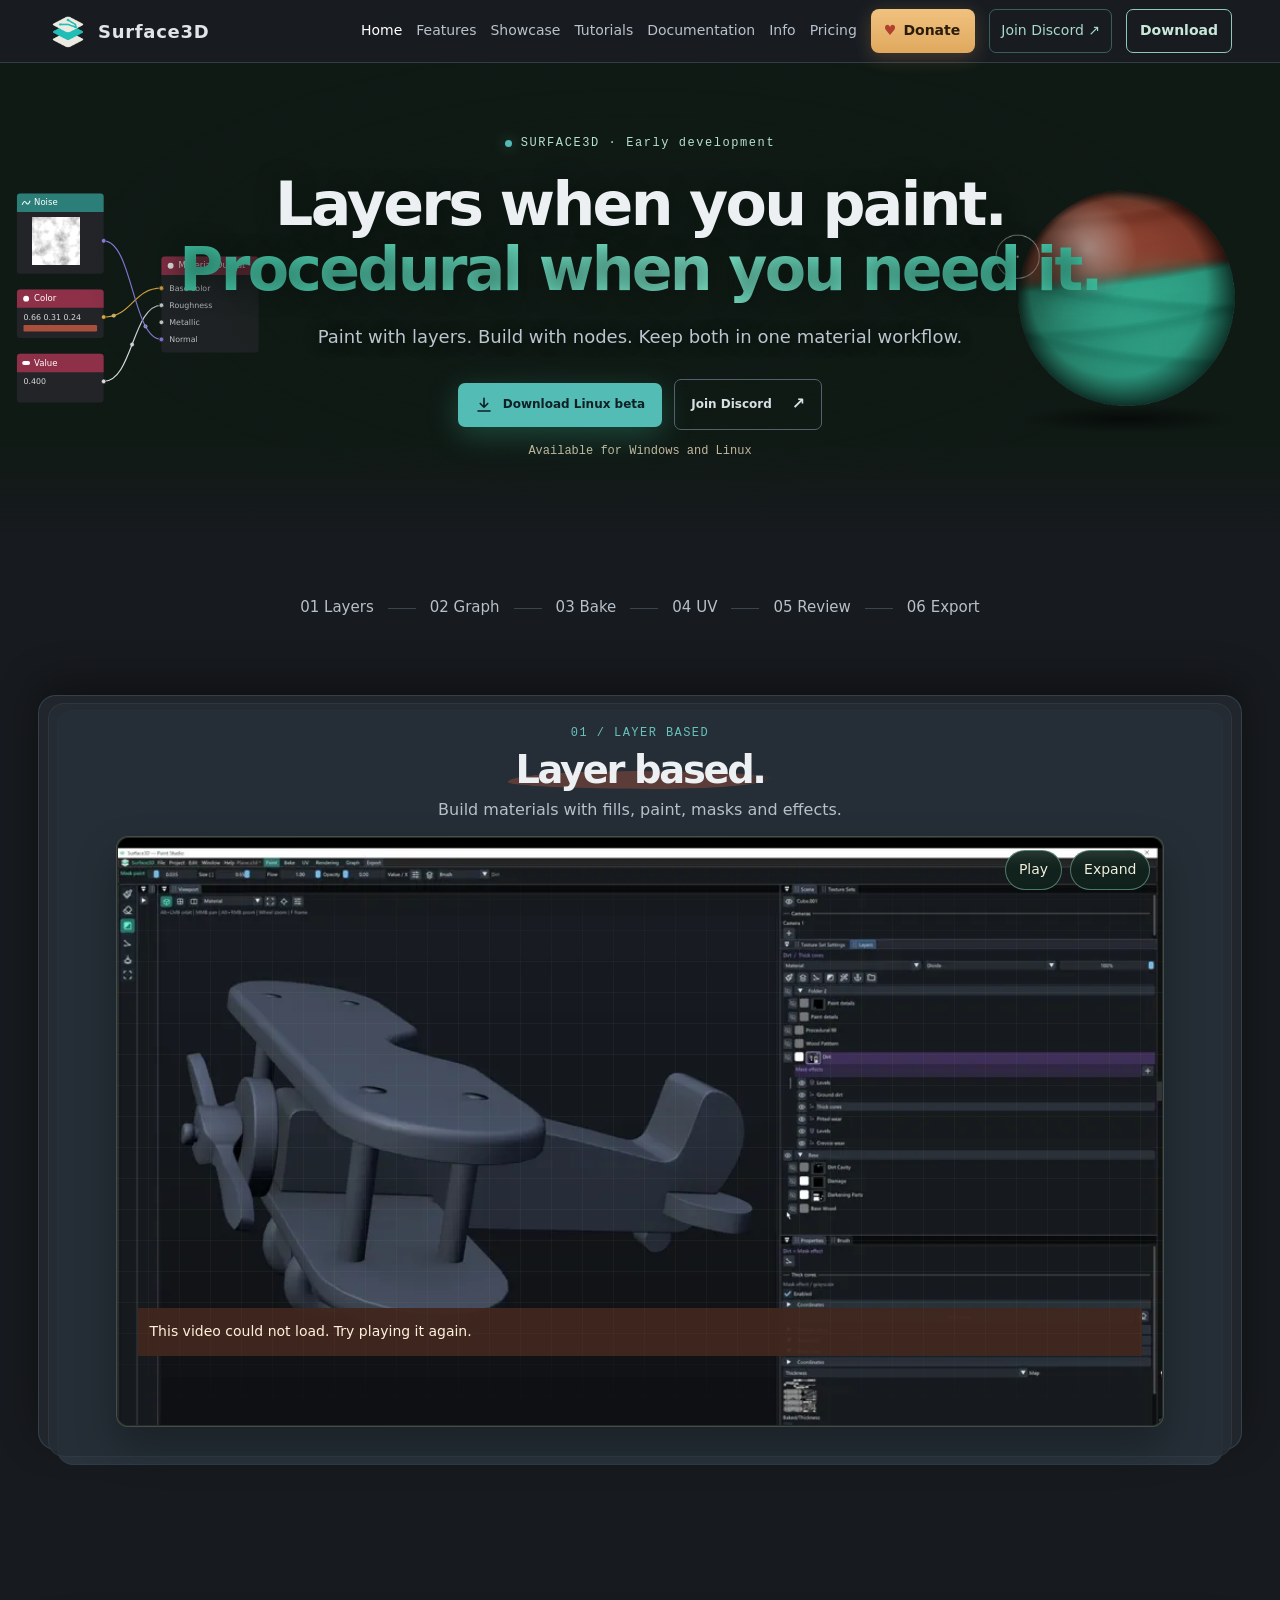
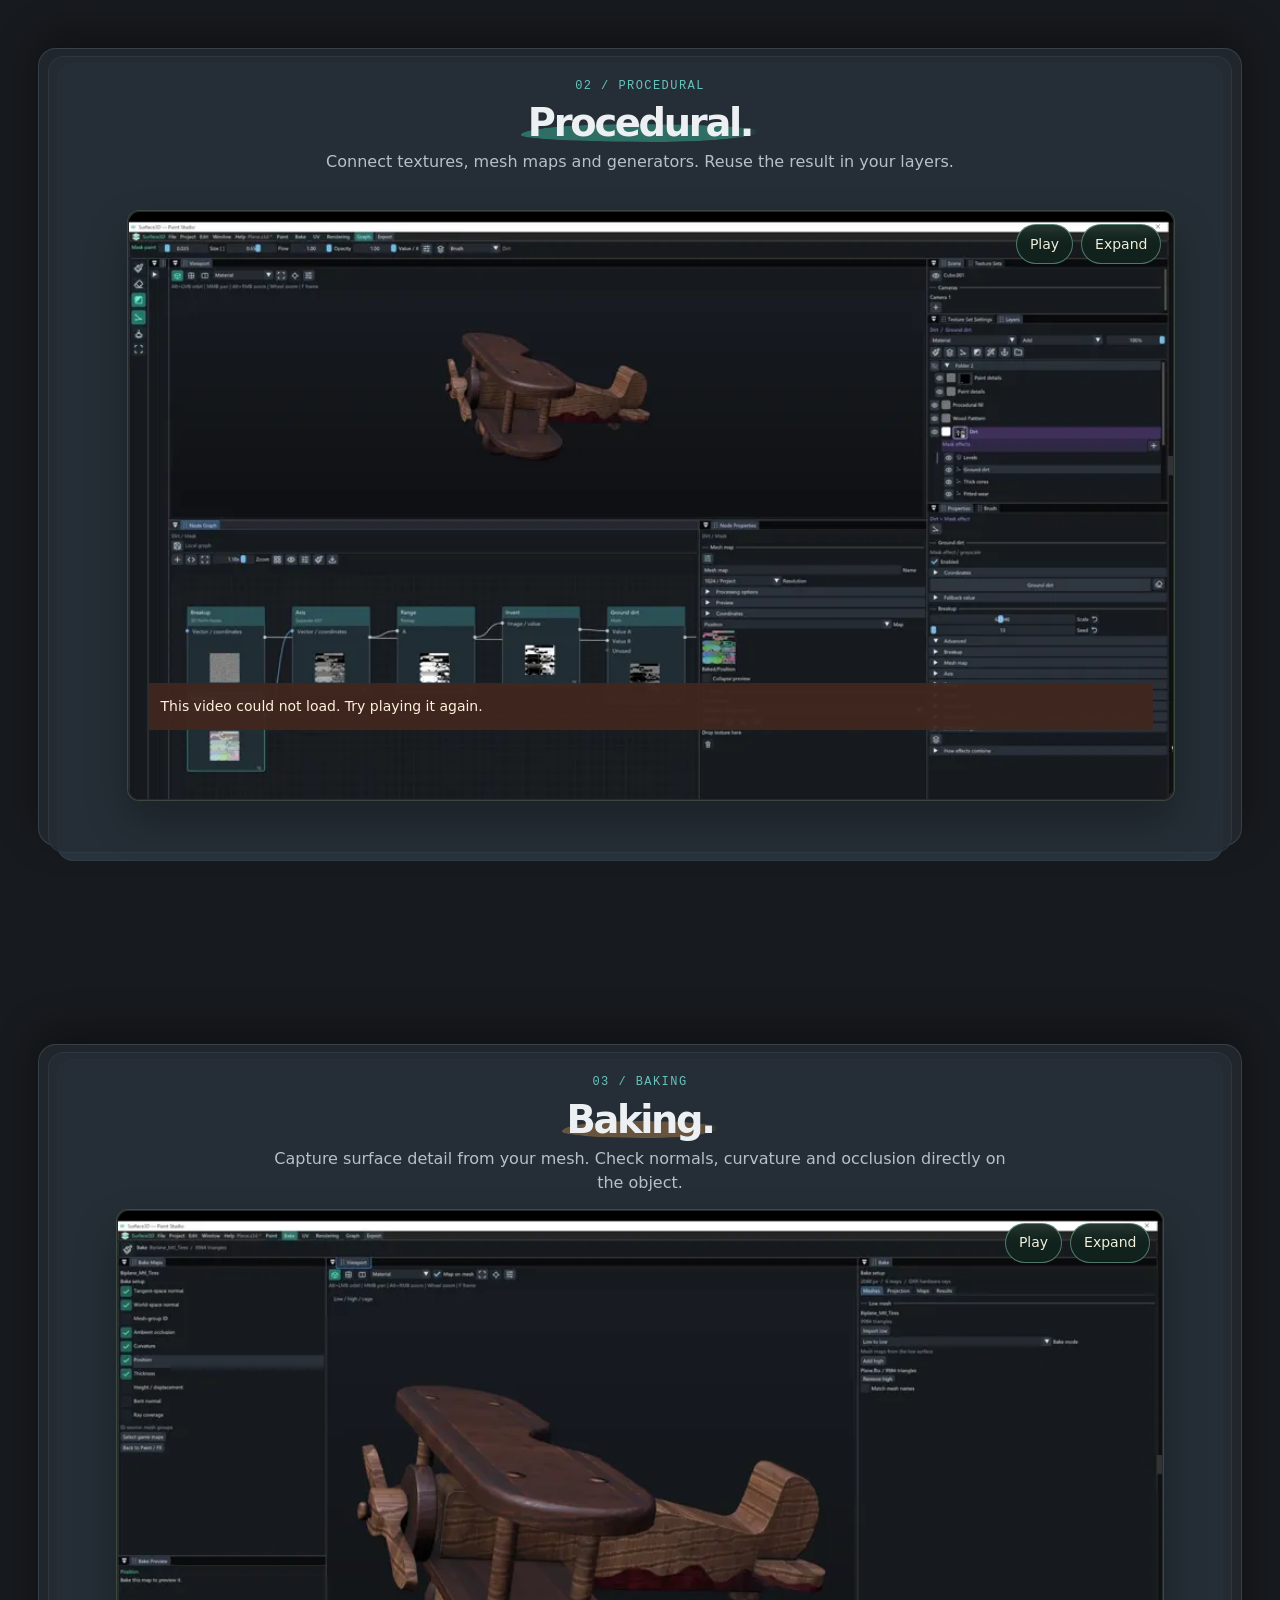
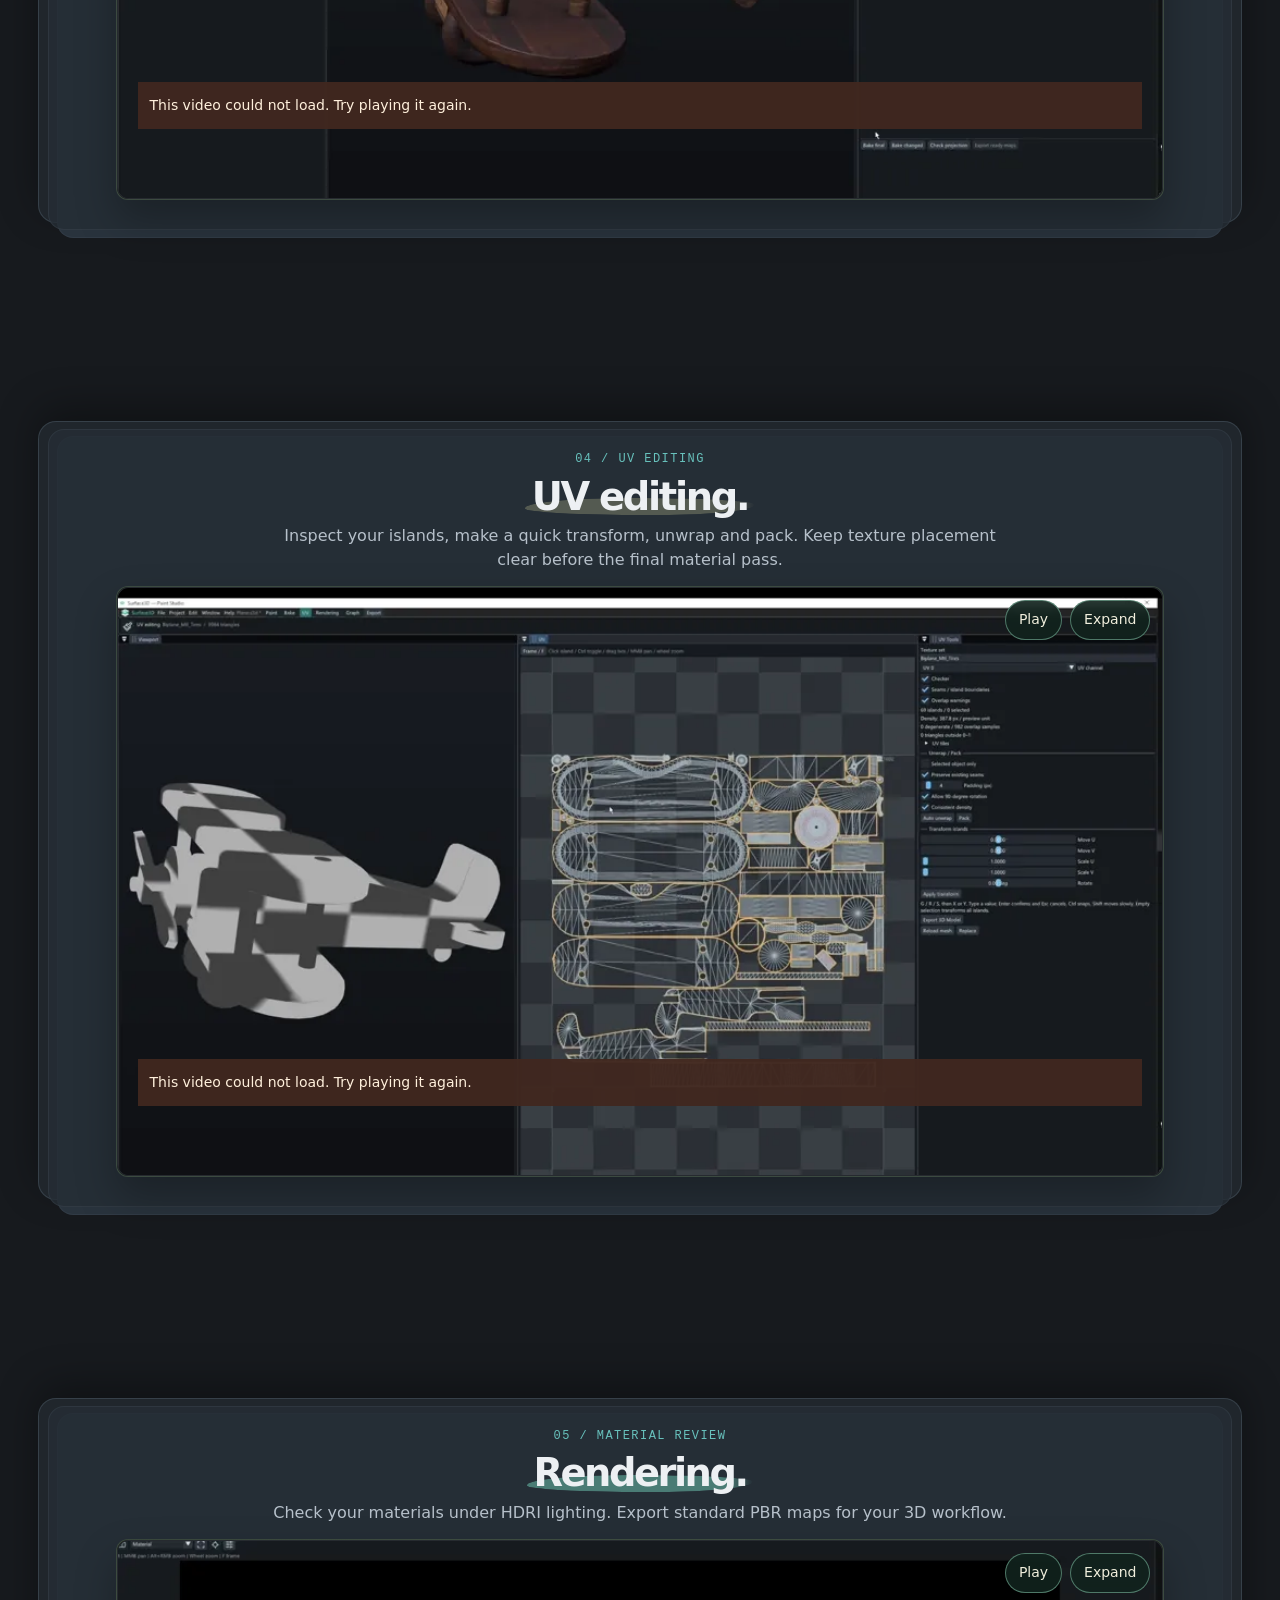
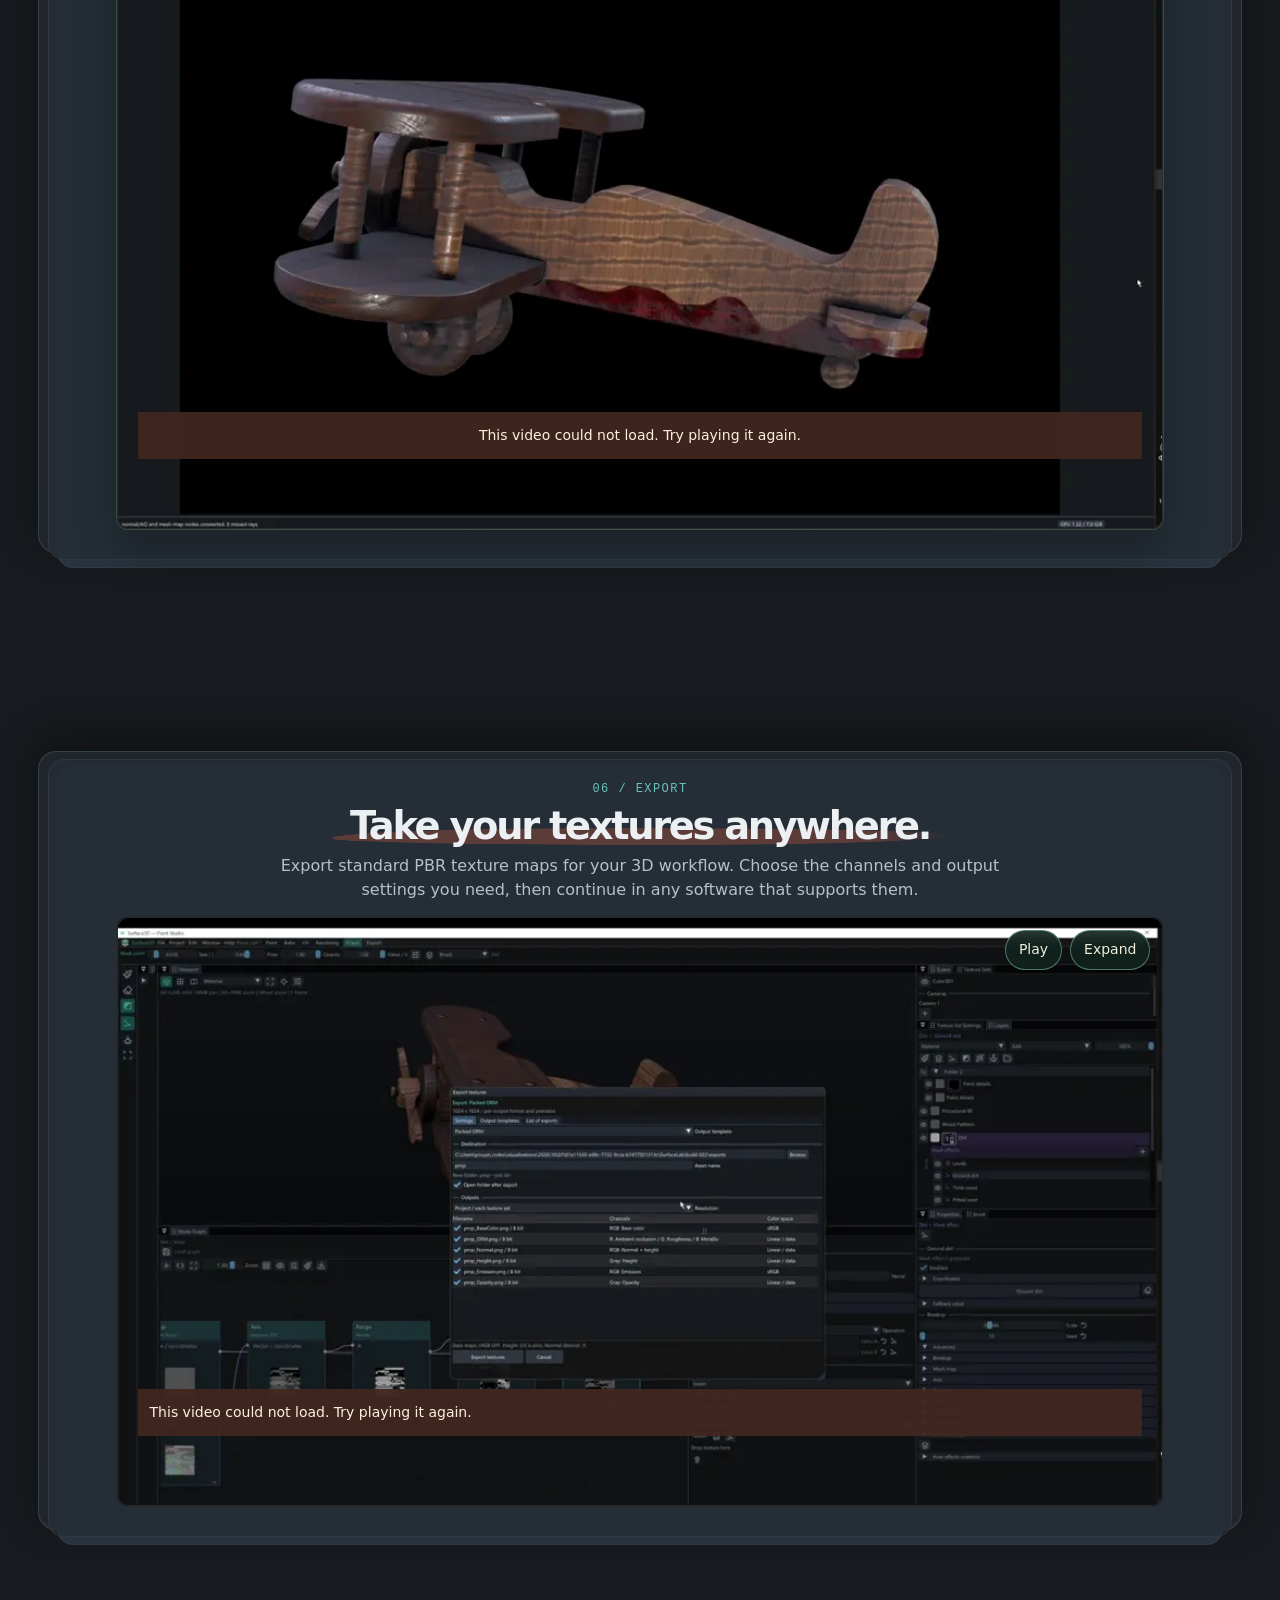
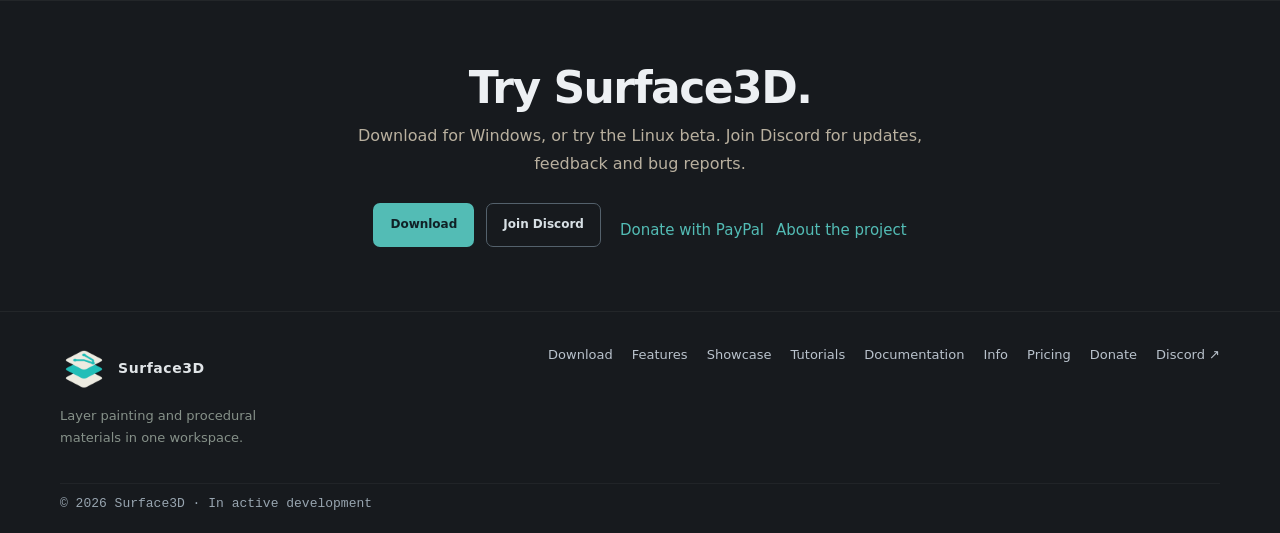
==== commit 8c77831a: "Hero: plain Download button and 'Available for Windows and Linux' line Co-Authored-By: Claude Opus 5" ====
--- a/index.html
+++ b/index.html
@@ -6,7 +6,7 @@
 
 
 
-<section class="home-hero sketch-hero"><div class="home-hero-copy wrap"><p class="eyebrow"><i></i> SURFACE3D · <span data-status>Early development</span></p><h1 id="hero-title">Layers when you paint.<br><em>Procedural when you need it.</em></h1><p class="lede" id="hero-lede">Paint with familiar layers. Build with connected nodes. Bring both together in one 3D texturing workflow.</p><div class="actions"><a class="button primary hero-download" data-link="build" href="https://github.com/moaref1/Surface3D/releases/latest"><svg viewBox="0 0 24 24" width="18" height="18" fill="none" stroke="currentColor" stroke-width="2.2" stroke-linecap="round" stroke-linejoin="round" aria-hidden="true"><path d="M12 3v12m0 0-5-5m5 5 5-5M4 20h16"/></svg><span data-os-label>Download for Windows</span></a><a class="button outline" data-link="discord" href="https://discord.gg/K3YzGP72cg">Join Discord <b>↗</b></a></div></div><div class="hero-stage" aria-hidden="true"><svg class="hero-graph" viewBox="0 0 380 330"><defs><filter id="g-noise" x="0" y="0" width="100%" height="100%"><feTurbulence type="fractalNoise" baseFrequency=".06" numOctaves="4" seed="7"/><feColorMatrix values=".9 .9 .9 0 -.5 .9 .9 .9 0 -.5 .9 .9 .9 0 -.5 0 0 0 0 1"/></filter></defs><path class="g-wire y" pathLength="1" style="--d:2.0s" d="M138 194C182.0 194 182.0 150 226 150"/><path class="g-wire w" pathLength="1" style="--d:2.7s" d="M138 292C182.0 292 182.0 176 226 176"/><path class="g-wire v" pathLength="1" style="--d:3.4s" d="M138 78C182.0 78 182.0 228 226 228"/><g class="g-node" style="--d:0s"><rect class="g-body" x="6" y="6" width="132" height="122" rx="5"/><path d="M6 34V11a5 5 0 0 1 5-5H133a5 5 0 0 1 5 5V34Z" fill="#2b7f78"/><path d="M14 23q3-8 6-3t6-3" fill="none" stroke="#fff" stroke-width="1.6"/><text class="g-title" x="32" y="24">Noise</text><rect x="30" y="42" width="72" height="72" rx="2" filter="url(#g-noise)"/><circle class="g-sock v" cx="138" cy="78" r="3.5"/></g><g class="g-node" style="--d:0.4s"><rect class="g-body" x="6" y="152" width="132" height="74" rx="5"/><path d="M6 180V157a5 5 0 0 1 5-5H133a5 5 0 0 1 5 5V180Z" fill="#8f3049"/><circle cx="20" cy="166" r="4.5" fill="#fff"/><text class="g-title" x="32" y="170">Color</text><text id="g-color-value" x="16" y="198">0.25 0.78 0.65</text><rect id="g-color-swatch" x="16" y="206" width="112" height="10" rx="2" fill="#3fc7a6"/><circle class="g-sock y" cx="138" cy="194" r="3.5"/></g><g class="g-node" style="--d:0.8s"><rect class="g-body" x="6" y="250" width="132" height="74" rx="5"/><path d="M6 278V255a5 5 0 0 1 5-5H133a5 5 0 0 1 5 5V278Z" fill="#8f3049"/><rect x="14" y="261" width="12" height="6" rx="3" fill="#fff"/><text class="g-title" x="32" y="268">Value</text><text id="g-value-value" x="16" y="296">0.400</text><circle class="g-sock w" cx="138" cy="292" r="3.5"/></g><g class="g-node" style="--d:1.2s"><rect class="g-body" x="226" y="102" width="148" height="146" rx="5"/><path d="M226 130V107a5 5 0 0 1 5-5H369a5 5 0 0 1 5 5V130Z" fill="#8f3049"/><circle cx="240" cy="116" r="4.5" fill="#fff"/><text class="g-title" x="252" y="120">Material Output</text><text x="238" y="154">Base color</text><circle class="g-sock y" cx="226" cy="150" r="3.5"/><text x="238" y="180">Roughness</text><circle class="g-sock w" cx="226" cy="176" r="3.5"/><text x="238" y="206">Metallic</text><circle class="g-sock w" cx="226" cy="202" r="3.5"/><text x="238" y="232">Normal</text><circle class="g-sock v" cx="226" cy="228" r="3.5"/></g><circle class="g-sock g-hit y" style="--d:2.0s" cx="226" cy="150" r="3.5"/><circle class="g-sock g-hit w" style="--d:2.7s" cx="226" cy="176" r="3.5"/><circle class="g-sock g-hit v" style="--d:3.4s" cx="226" cy="228" r="3.5"/></svg><canvas class="hero-ball" id="hero-paint" width="640" height="400"></canvas></div></section>
+<section class="home-hero sketch-hero"><div class="home-hero-copy wrap"><p class="eyebrow"><i></i> SURFACE3D · <span data-status>Early development</span></p><h1 id="hero-title">Layers when you paint.<br><em>Procedural when you need it.</em></h1><p class="lede" id="hero-lede">Paint with familiar layers. Build with connected nodes. Bring both together in one 3D texturing workflow.</p><div class="actions"><a class="button primary hero-download" data-link="build" href="https://github.com/moaref1/Surface3D/releases/latest"><svg viewBox="0 0 24 24" width="18" height="18" fill="none" stroke="currentColor" stroke-width="2.2" stroke-linecap="round" stroke-linejoin="round" aria-hidden="true"><path d="M12 3v12m0 0-5-5m5 5 5-5M4 20h16"/></svg><span data-os-label>Download</span></a><a class="button outline" data-link="discord" href="https://discord.gg/K3YzGP72cg">Join Discord <b>↗</b></a></div><small class="hero-platforms">Available for Windows and Linux</small></div><div class="hero-stage" aria-hidden="true"><svg class="hero-graph" viewBox="0 0 380 330"><defs><filter id="g-noise" x="0" y="0" width="100%" height="100%"><feTurbulence type="fractalNoise" baseFrequency=".06" numOctaves="4" seed="7"/><feColorMatrix values=".9 .9 .9 0 -.5 .9 .9 .9 0 -.5 .9 .9 .9 0 -.5 0 0 0 0 1"/></filter></defs><path class="g-wire y" pathLength="1" style="--d:2.0s" d="M138 194C182.0 194 182.0 150 226 150"/><path class="g-wire w" pathLength="1" style="--d:2.7s" d="M138 292C182.0 292 182.0 176 226 176"/><path class="g-wire v" pathLength="1" style="--d:3.4s" d="M138 78C182.0 78 182.0 228 226 228"/><g class="g-node" style="--d:0s"><rect class="g-body" x="6" y="6" width="132" height="122" rx="5"/><path d="M6 34V11a5 5 0 0 1 5-5H133a5 5 0 0 1 5 5V34Z" fill="#2b7f78"/><path d="M14 23q3-8 6-3t6-3" fill="none" stroke="#fff" stroke-width="1.6"/><text class="g-title" x="32" y="24">Noise</text><rect x="30" y="42" width="72" height="72" rx="2" filter="url(#g-noise)"/><circle class="g-sock v" cx="138" cy="78" r="3.5"/></g><g class="g-node" style="--d:0.4s"><rect class="g-body" x="6" y="152" width="132" height="74" rx="5"/><path d="M6 180V157a5 5 0 0 1 5-5H133a5 5 0 0 1 5 5V180Z" fill="#8f3049"/><circle cx="20" cy="166" r="4.5" fill="#fff"/><text class="g-title" x="32" y="170">Color</text><text id="g-color-value" x="16" y="198">0.25 0.78 0.65</text><rect id="g-color-swatch" x="16" y="206" width="112" height="10" rx="2" fill="#3fc7a6"/><circle class="g-sock y" cx="138" cy="194" r="3.5"/></g><g class="g-node" style="--d:0.8s"><rect class="g-body" x="6" y="250" width="132" height="74" rx="5"/><path d="M6 278V255a5 5 0 0 1 5-5H133a5 5 0 0 1 5 5V278Z" fill="#8f3049"/><rect x="14" y="261" width="12" height="6" rx="3" fill="#fff"/><text class="g-title" x="32" y="268">Value</text><text id="g-value-value" x="16" y="296">0.400</text><circle class="g-sock w" cx="138" cy="292" r="3.5"/></g><g class="g-node" style="--d:1.2s"><rect class="g-body" x="226" y="102" width="148" height="146" rx="5"/><path d="M226 130V107a5 5 0 0 1 5-5H369a5 5 0 0 1 5 5V130Z" fill="#8f3049"/><circle cx="240" cy="116" r="4.5" fill="#fff"/><text class="g-title" x="252" y="120">Material Output</text><text x="238" y="154">Base color</text><circle class="g-sock y" cx="226" cy="150" r="3.5"/><text x="238" y="180">Roughness</text><circle class="g-sock w" cx="226" cy="176" r="3.5"/><text x="238" y="206">Metallic</text><circle class="g-sock w" cx="226" cy="202" r="3.5"/><text x="238" y="232">Normal</text><circle class="g-sock v" cx="226" cy="228" r="3.5"/></g><circle class="g-sock g-hit y" style="--d:2.0s" cx="226" cy="150" r="3.5"/><circle class="g-sock g-hit w" style="--d:2.7s" cx="226" cy="176" r="3.5"/><circle class="g-sock g-hit v" style="--d:3.4s" cx="226" cy="228" r="3.5"/></svg><canvas class="hero-ball" id="hero-paint" width="640" height="400"></canvas></div></section>
 
 <section class="workflow-story sketch-story"><nav class="workflow-nav" aria-label="Workflow chapters"><a href="#story-layer">01 Layers</a><span></span><a href="#story-graph">02 Graph</a><span></span><a href="#story-bake">03 Bake</a><span></span><a href="#story-uv">04 UV</a><span></span><a href="#story-render">05 Review</a><span></span><a href="#story-export">06 Export</a></nav>
 
--- a/assets/paint-nodes.css
+++ b/assets/paint-nodes.css
@@ -72,3 +72,4 @@
 }
 
 .price-was{font-size:.55em;color:#8b939b;text-decoration-thickness:2px;margin-right:6px;vertical-align:middle}
+.hero-platforms{display:block;margin-top:14px;color:#9aa3ab;font-size:13px}
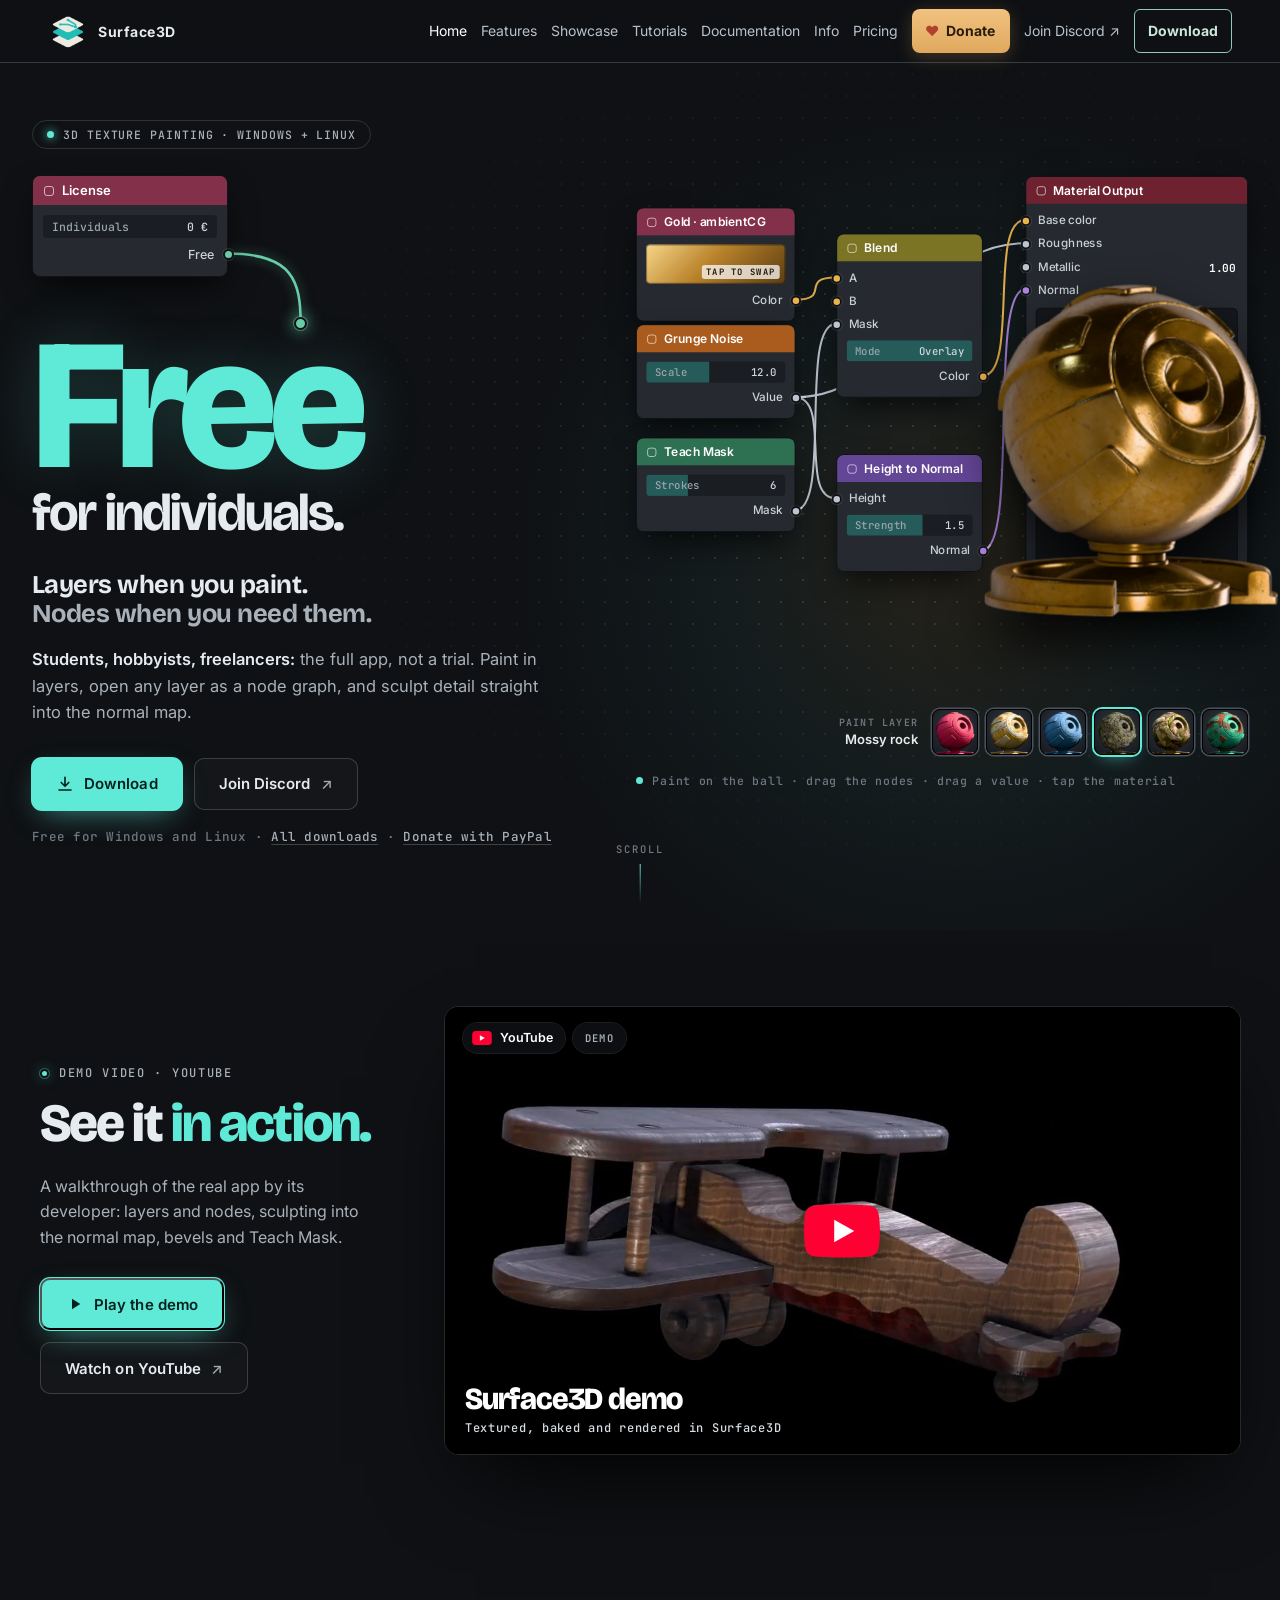
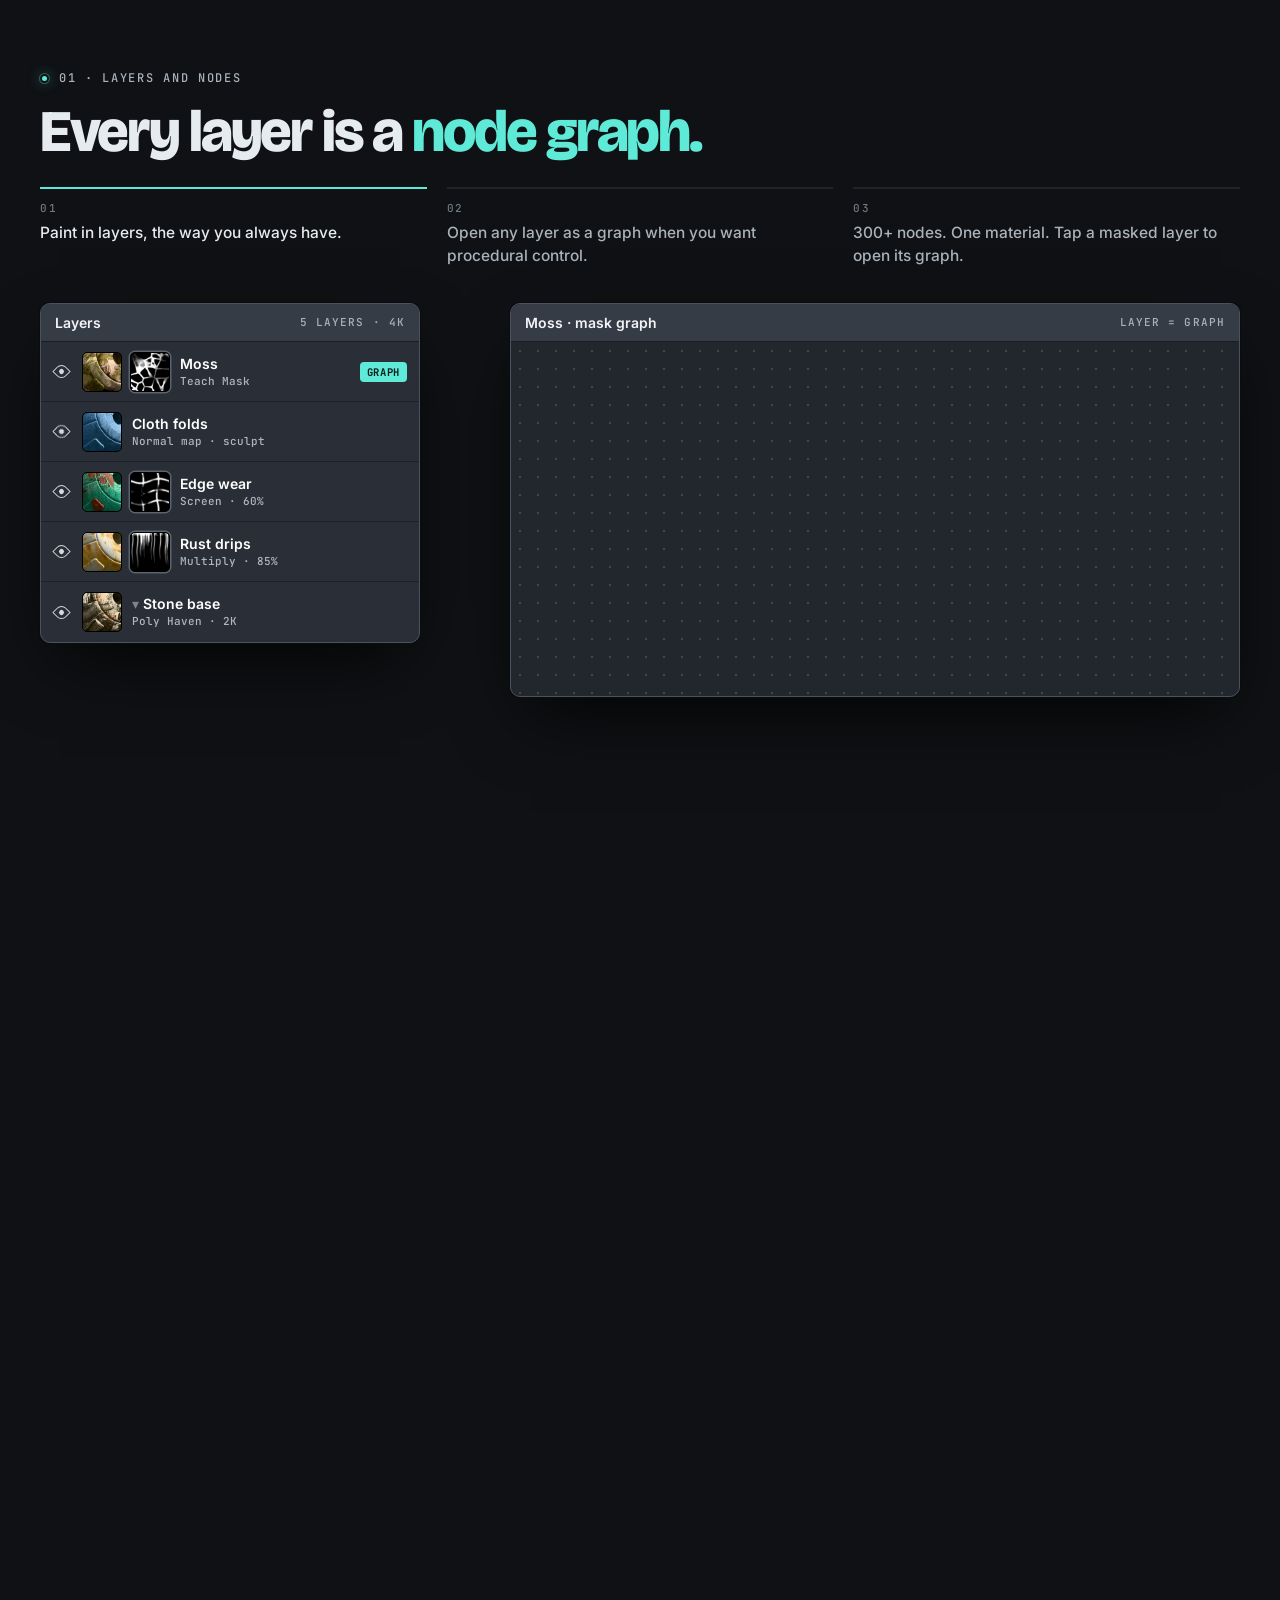
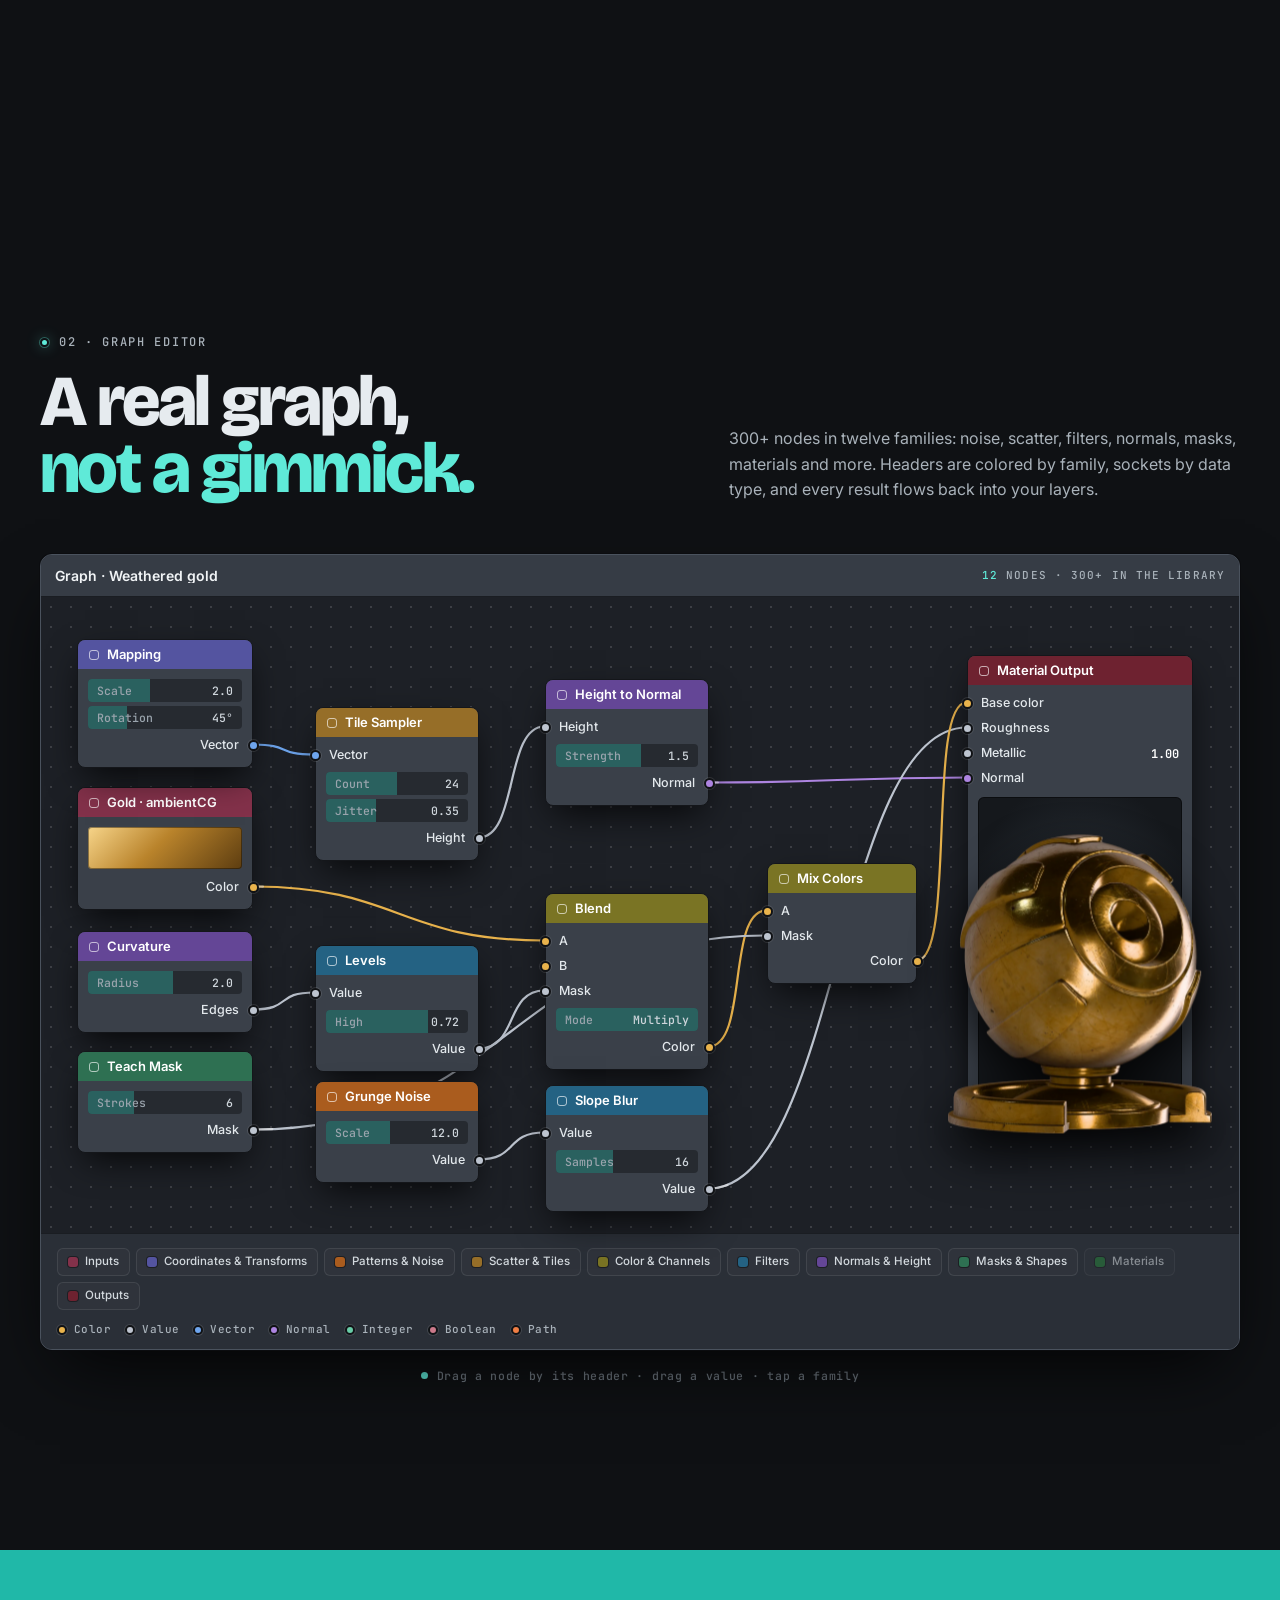
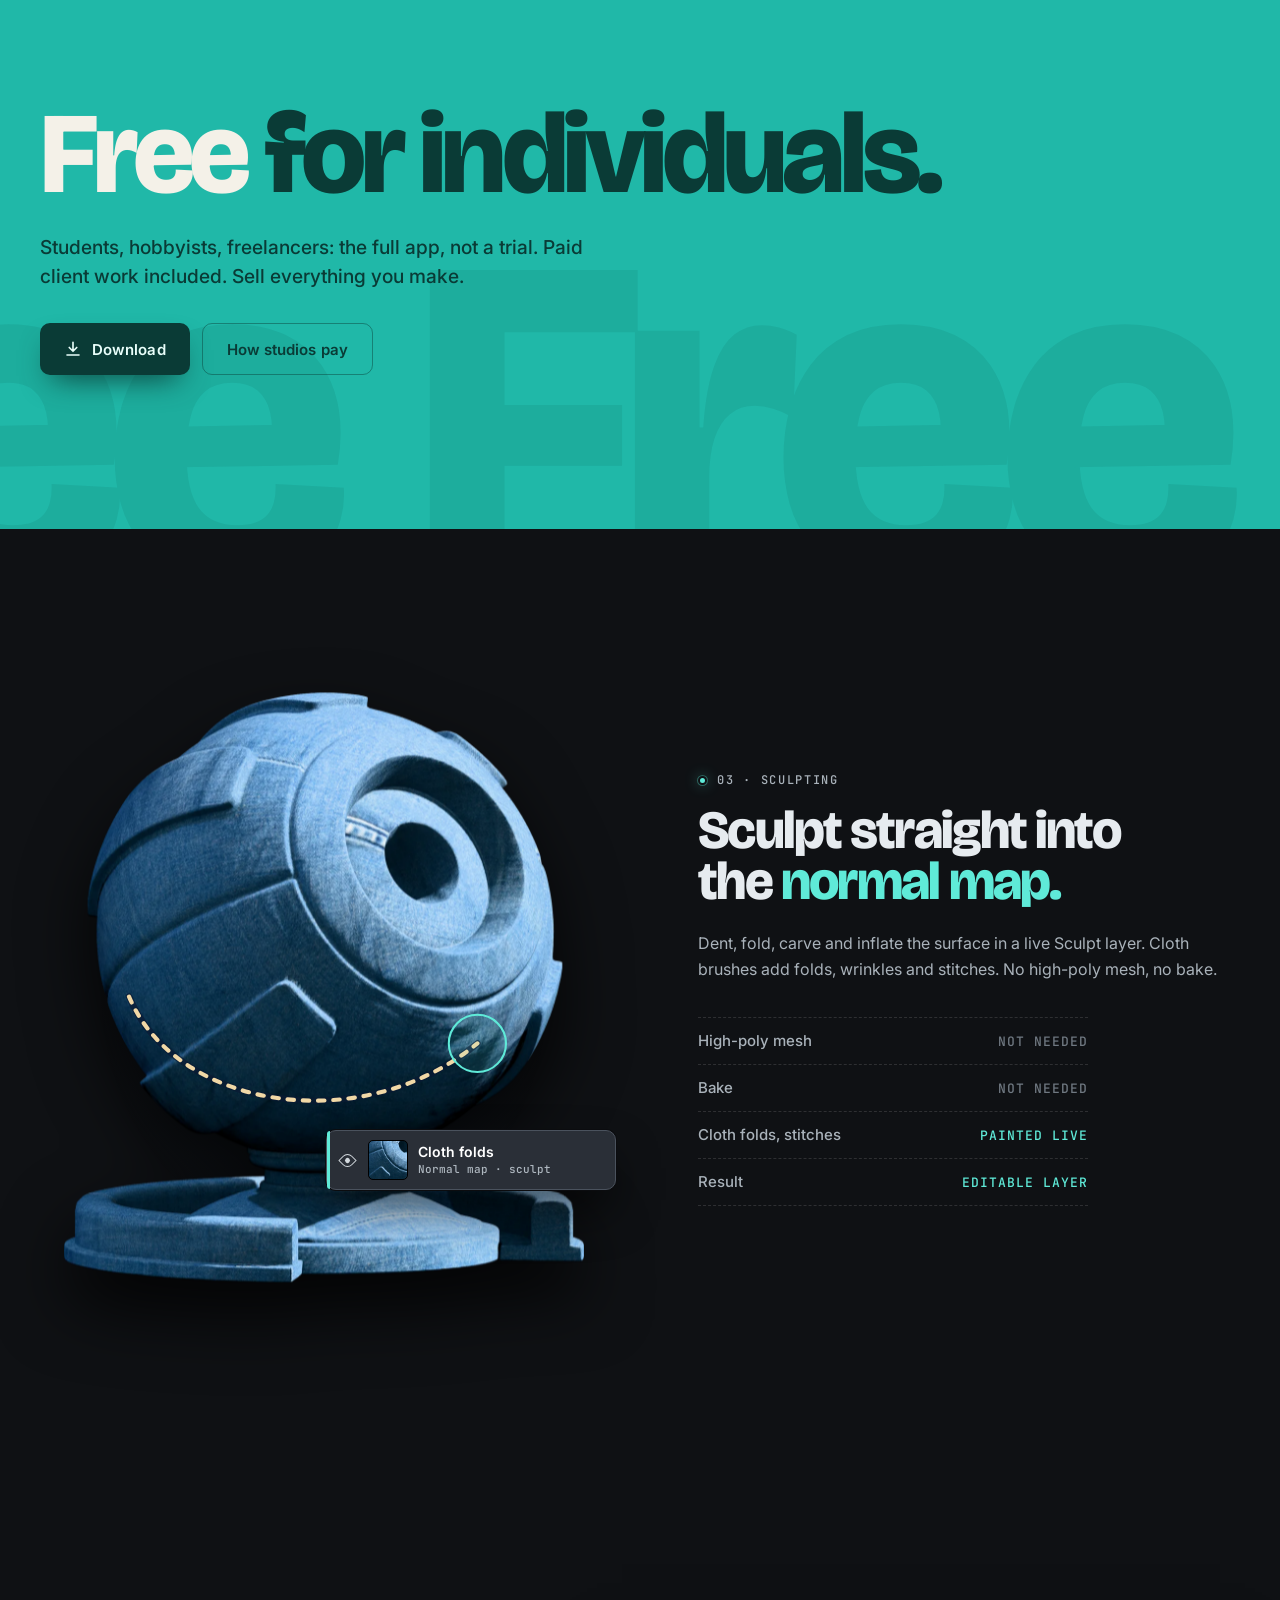
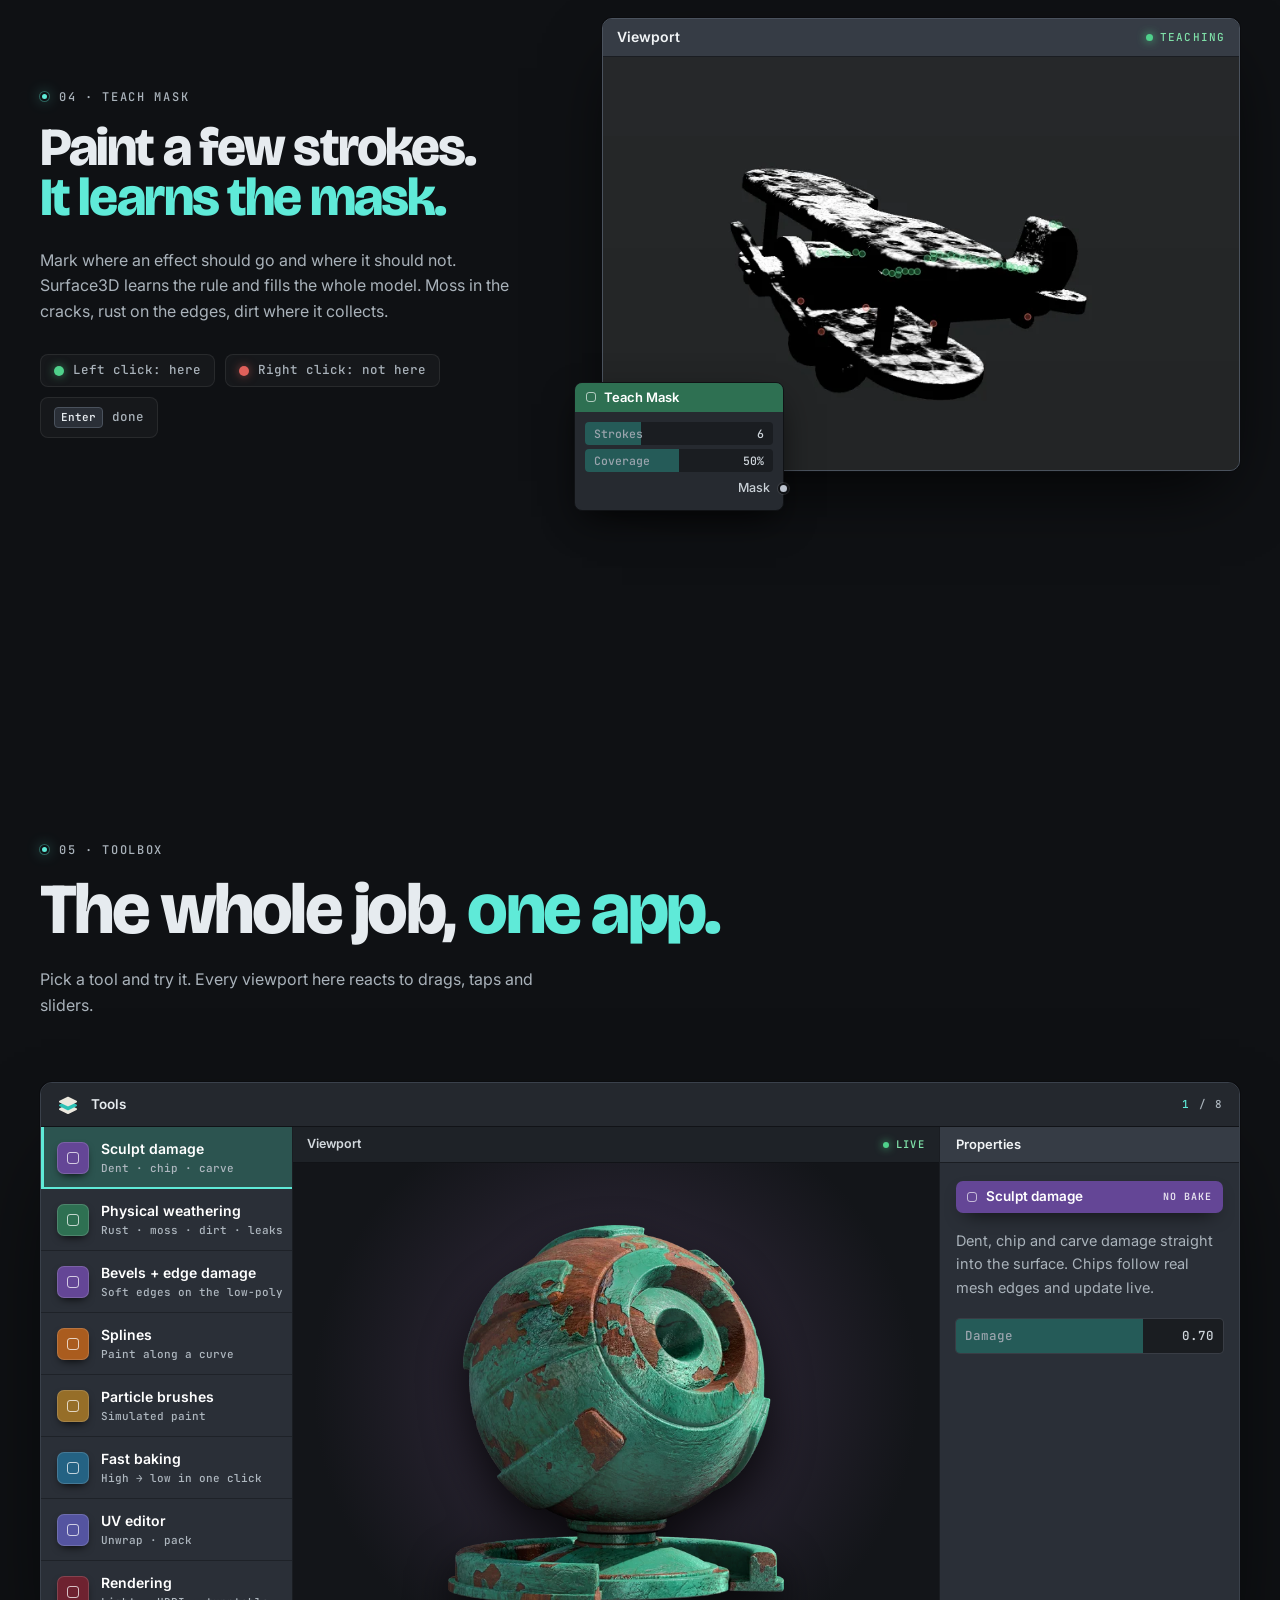
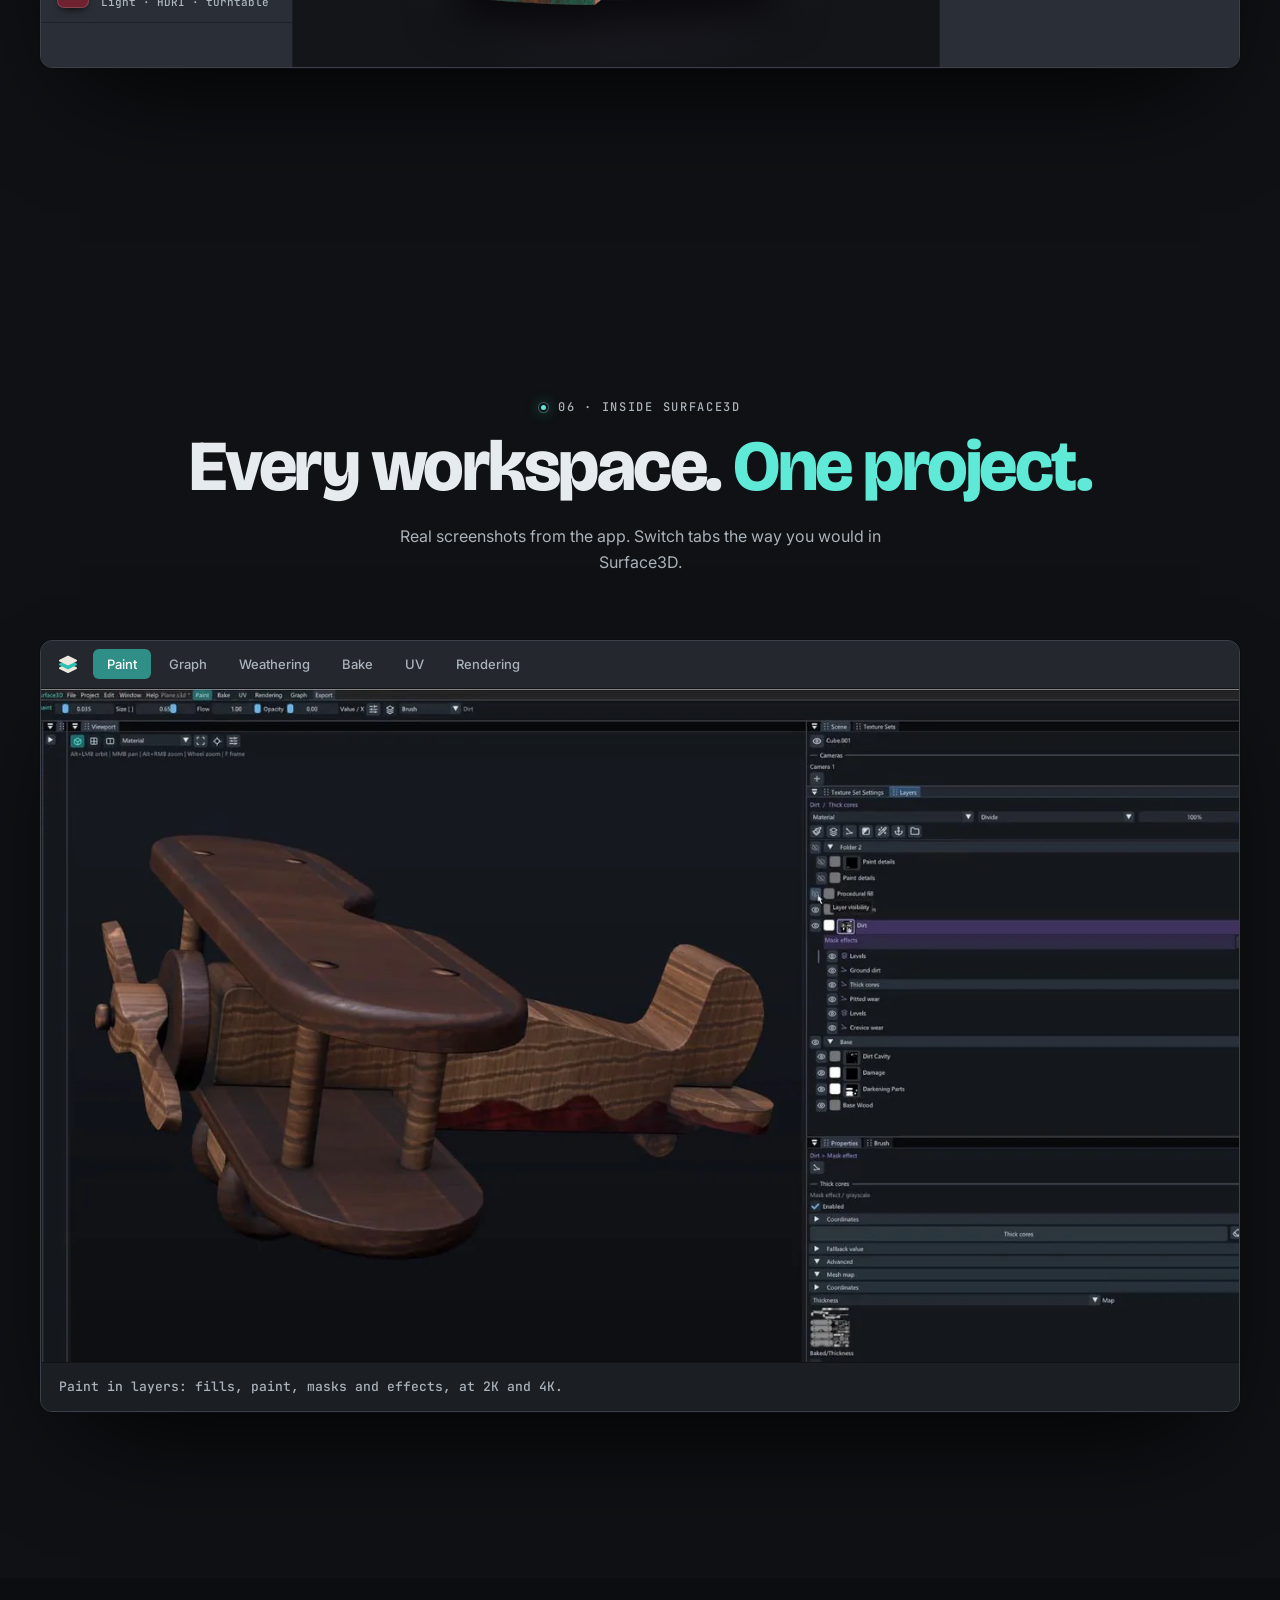
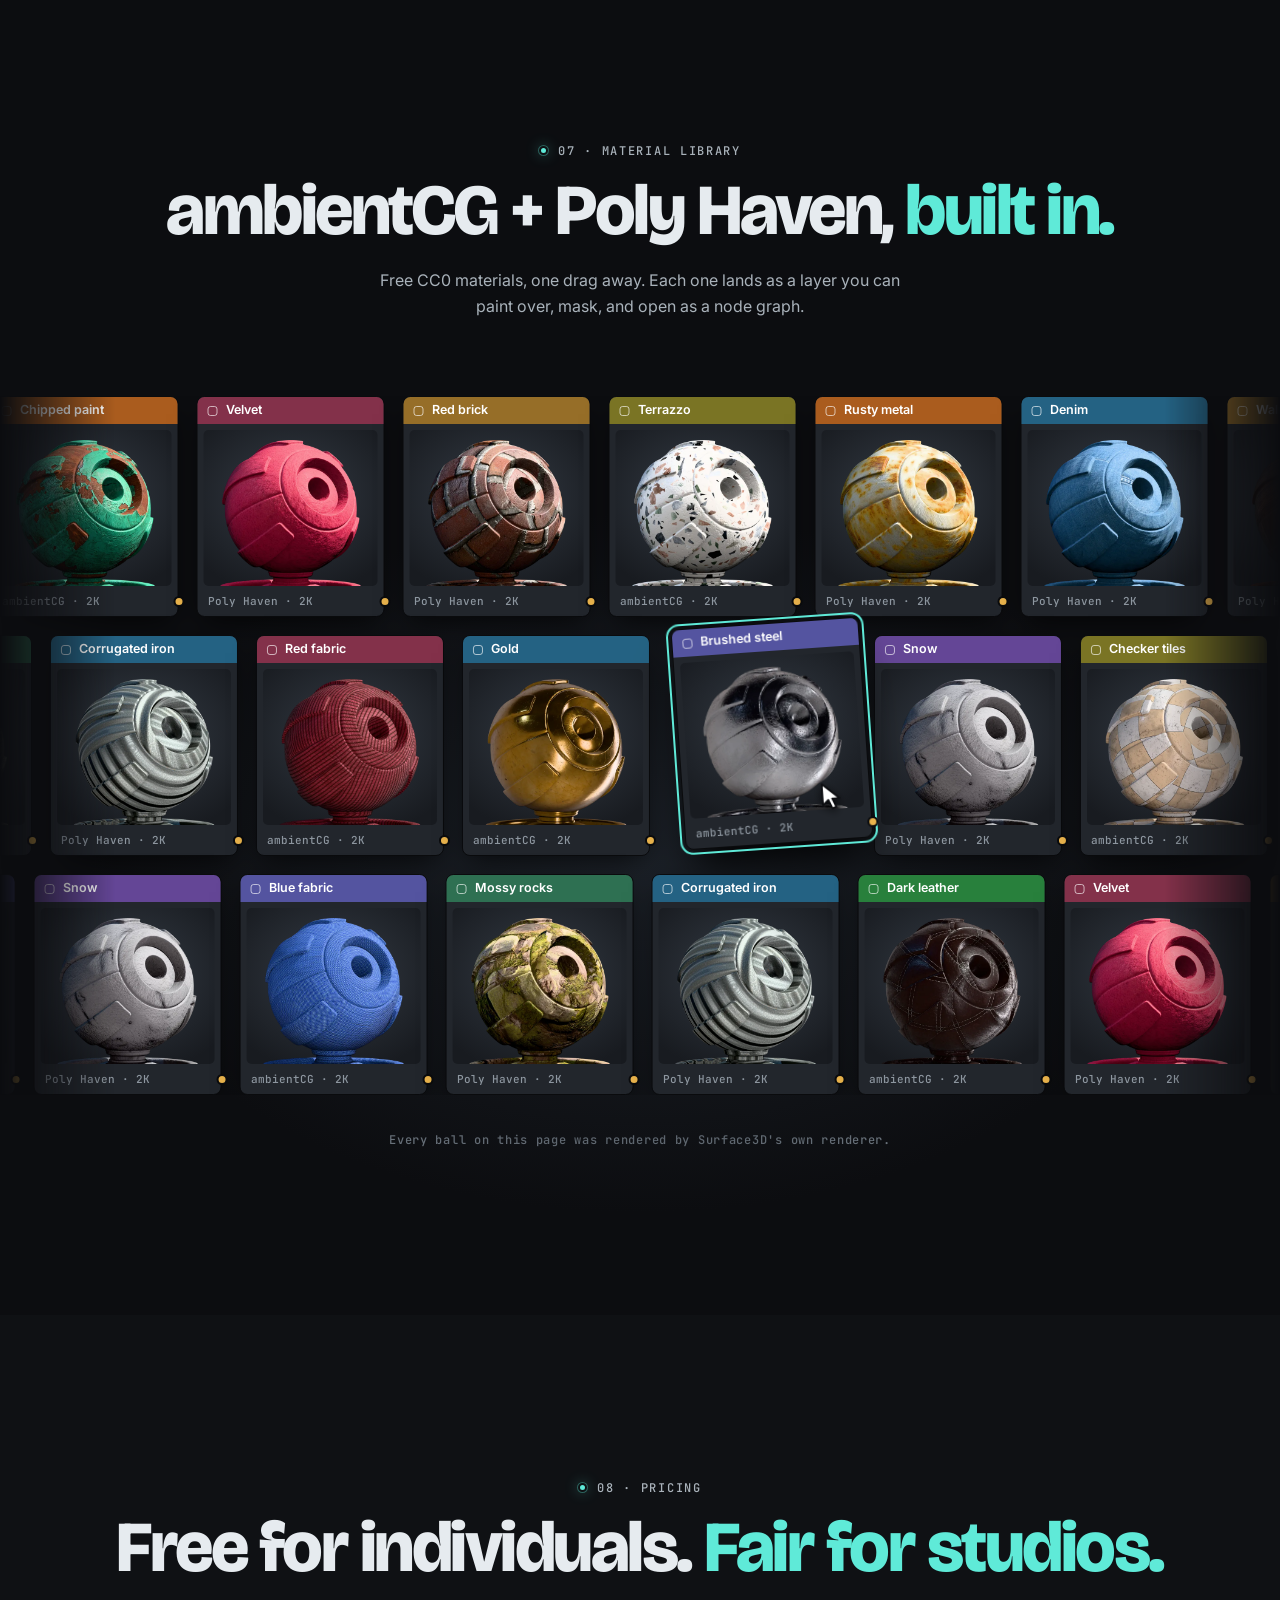
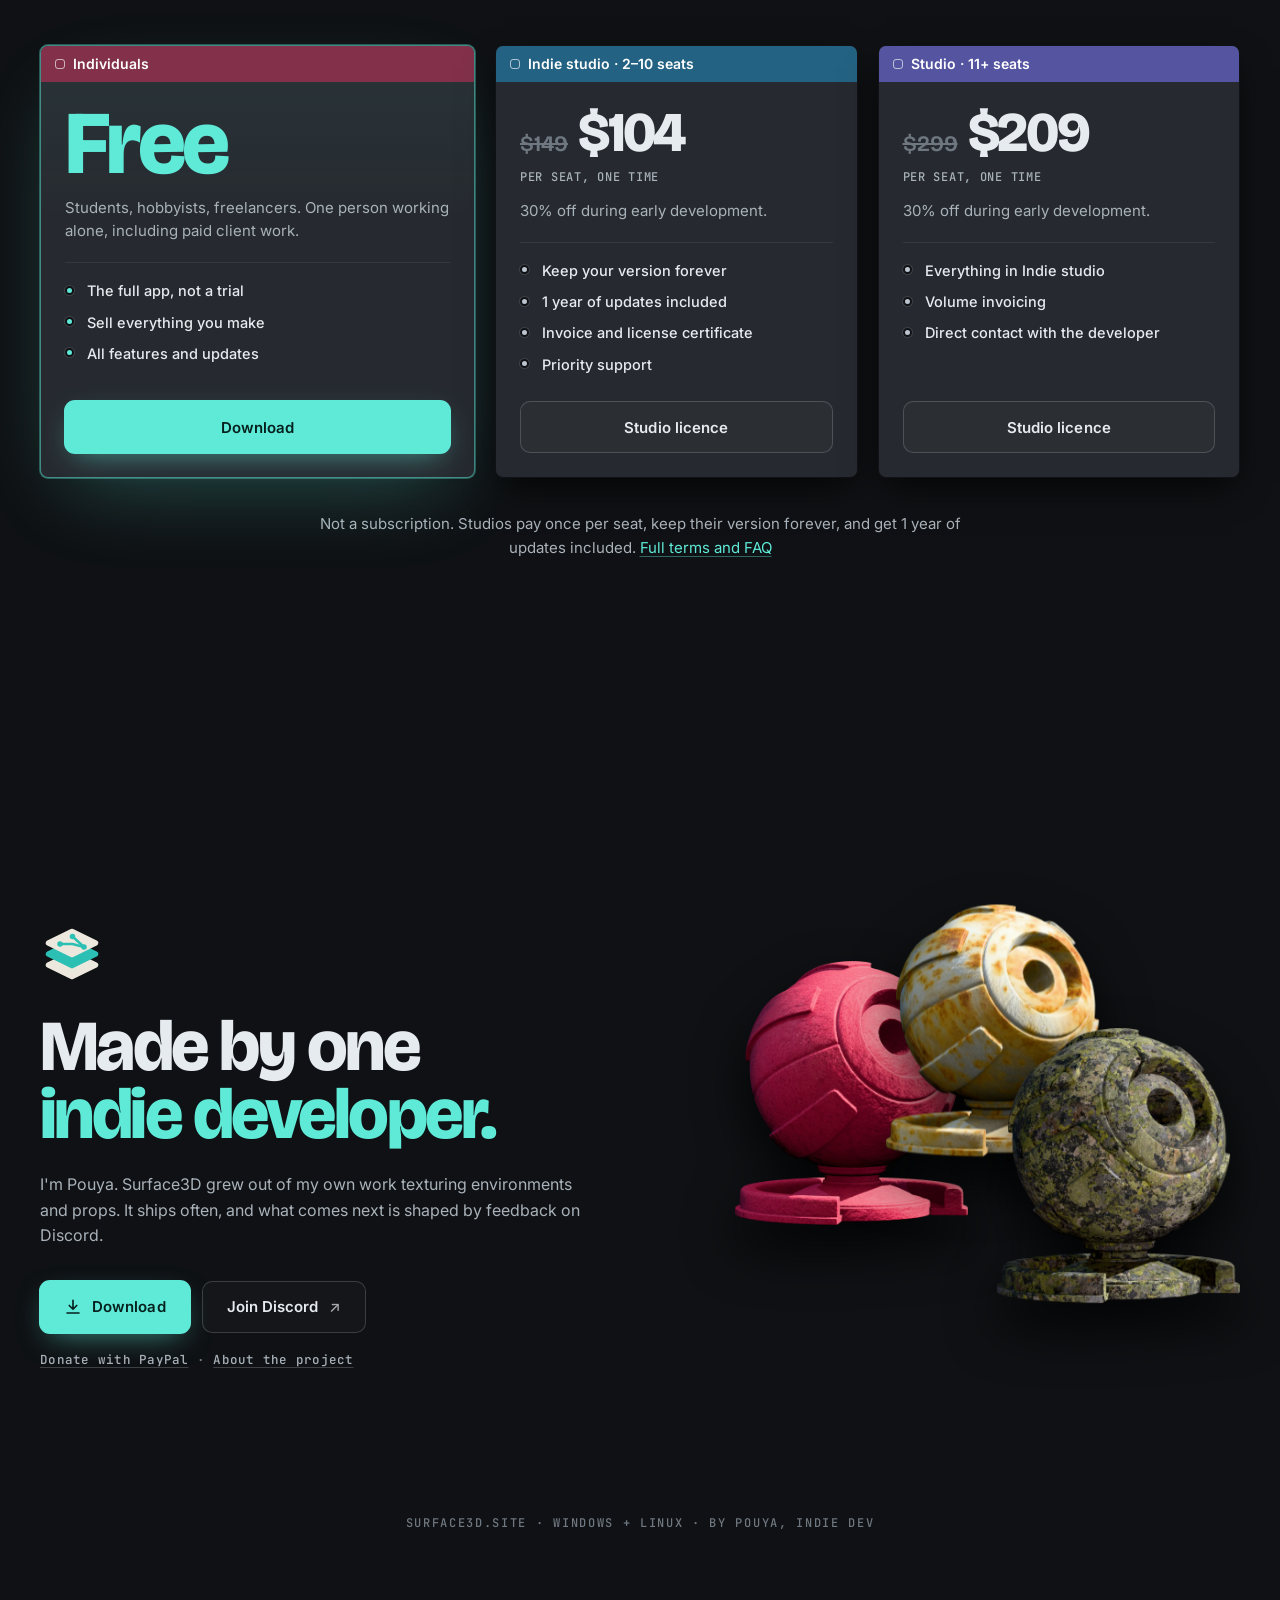
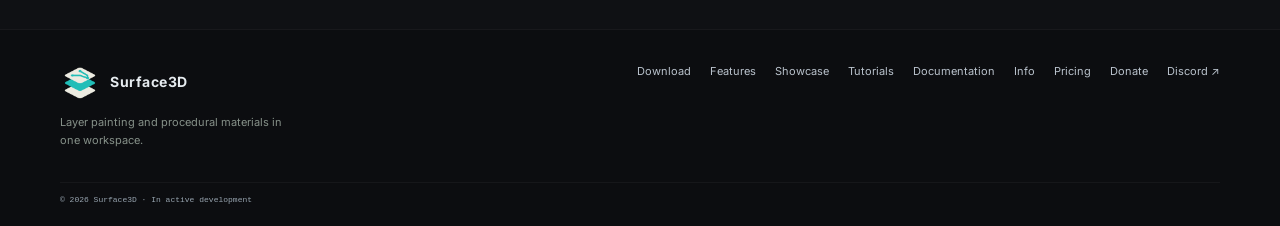
==== commit b2689630: "Landing page redesign: Free for individuals, node graphs and live demos - Hero: "Free" wired from a " ====
--- a/index.html
+++ b/index.html
@@ -1,25 +1,324 @@
 <!doctype html>
-
-<html lang="en"><head><meta charset="utf-8"><meta name="viewport" content="width=device-width,initial-scale=1"><meta name="theme-color" content="#171a1e"><meta name="description" content="Surface3D is a 3D texturing app that connects layer painting, sculpting and smart masks with procedural node graphs. For Windows, with a Linux beta."><title>Surface3D — Layered painting meets procedural materials</title><link rel="stylesheet" href="assets/site.css"><link rel="stylesheet" href="assets/refresh.css"><link rel="stylesheet" href="assets/content.css"><link rel="stylesheet" href="assets/refinement.css"><script defer src="scripts/site.js"></script><script defer src="scripts/latest-release.js"></script><link rel="stylesheet" href="assets/editor-docs.css"><script defer src="scripts/media.js"></script><script defer src="scripts/layout-runtime.js"></script><link rel="stylesheet" href="assets/video-story.css"><script defer src="scripts/video-story.js"></script><link rel="icon" type="image/png" href="assets/Surface3D.png"><link rel="apple-touch-icon" href="assets/Surface3D.png"><link rel="stylesheet" href="assets/usability.css"><link rel="stylesheet" href="assets/hero-motion.css"><script defer src="scripts/hero-motion.js"></script><script defer src="scripts/hero-stage.js"></script><link rel="stylesheet" href="assets/software-theme.css"><link rel="stylesheet" href="assets/polish.css"><link rel="stylesheet" href="assets/hero-stage.css"><link rel="stylesheet" href="assets/paint-nodes.css"><script defer src="scripts/paint-nodes.js"></script></head>
-
-<body data-page="home"><div id="site-header"><header class="site-header"><div class="nav"><a class="wordmark" href="index.html"><img class="brand-icon" src="assets/Surface3D.png" alt="" width="40" height="40"><span>Surface3D</span></a><button class="nav-menu" aria-label="Toggle navigation" aria-expanded="false">Menu</button><nav class="nav-links"><a href="index.html">Home</a><a href="features.html">Features</a><a href="showcase.html">Showcase</a><a href="tutorials.html">Tutorials</a><a href="docs.html">Documentation</a><a href="about.html">Info</a><a href="pricing.html">Pricing</a><a href="https://www.paypal.com/donate/?hosted_button_id=SFRZK6K2A957J">Donate</a><a class="nav-community" href="https://discord.gg/K3YzGP72cg">Join Discord</a><a class="nav-cta" href="download.html">Download</a></nav></div></header></div><main>
-
-
-
-<section class="home-hero sketch-hero"><div class="home-hero-copy wrap"><p class="eyebrow"><i></i> SURFACE3D · <span data-status>Early development</span></p><h1 id="hero-title">Layers when you paint.<br><em>Procedural when you need it.</em></h1><p class="lede" id="hero-lede">Paint with familiar layers. Build with connected nodes. Bring both together in one 3D texturing workflow.</p><div class="actions"><a class="button primary hero-download" data-link="build" href="https://github.com/moaref1/Surface3D/releases/latest"><svg viewBox="0 0 24 24" width="18" height="18" fill="none" stroke="currentColor" stroke-width="2.2" stroke-linecap="round" stroke-linejoin="round" aria-hidden="true"><path d="M12 3v12m0 0-5-5m5 5 5-5M4 20h16"/></svg><span data-os-label>Download</span></a><a class="button outline" data-link="discord" href="https://discord.gg/K3YzGP72cg">Join Discord <b>↗</b></a></div><small class="hero-platforms">Available for Windows and Linux</small></div><div class="hero-stage" aria-hidden="true"><svg class="hero-graph" viewBox="0 0 380 330"><defs><filter id="g-noise" x="0" y="0" width="100%" height="100%"><feTurbulence type="fractalNoise" baseFrequency=".06" numOctaves="4" seed="7"/><feColorMatrix values=".9 .9 .9 0 -.5 .9 .9 .9 0 -.5 .9 .9 .9 0 -.5 0 0 0 0 1"/></filter></defs><path class="g-wire y" pathLength="1" style="--d:2.0s" d="M138 194C182.0 194 182.0 150 226 150"/><path class="g-wire w" pathLength="1" style="--d:2.7s" d="M138 292C182.0 292 182.0 176 226 176"/><path class="g-wire v" pathLength="1" style="--d:3.4s" d="M138 78C182.0 78 182.0 228 226 228"/><g class="g-node" style="--d:0s"><rect class="g-body" x="6" y="6" width="132" height="122" rx="5"/><path d="M6 34V11a5 5 0 0 1 5-5H133a5 5 0 0 1 5 5V34Z" fill="#2b7f78"/><path d="M14 23q3-8 6-3t6-3" fill="none" stroke="#fff" stroke-width="1.6"/><text class="g-title" x="32" y="24">Noise</text><rect x="30" y="42" width="72" height="72" rx="2" filter="url(#g-noise)"/><circle class="g-sock v" cx="138" cy="78" r="3.5"/></g><g class="g-node" style="--d:0.4s"><rect class="g-body" x="6" y="152" width="132" height="74" rx="5"/><path d="M6 180V157a5 5 0 0 1 5-5H133a5 5 0 0 1 5 5V180Z" fill="#8f3049"/><circle cx="20" cy="166" r="4.5" fill="#fff"/><text class="g-title" x="32" y="170">Color</text><text id="g-color-value" x="16" y="198">0.25 0.78 0.65</text><rect id="g-color-swatch" x="16" y="206" width="112" height="10" rx="2" fill="#3fc7a6"/><circle class="g-sock y" cx="138" cy="194" r="3.5"/></g><g class="g-node" style="--d:0.8s"><rect class="g-body" x="6" y="250" width="132" height="74" rx="5"/><path d="M6 278V255a5 5 0 0 1 5-5H133a5 5 0 0 1 5 5V278Z" fill="#8f3049"/><rect x="14" y="261" width="12" height="6" rx="3" fill="#fff"/><text class="g-title" x="32" y="268">Value</text><text id="g-value-value" x="16" y="296">0.400</text><circle class="g-sock w" cx="138" cy="292" r="3.5"/></g><g class="g-node" style="--d:1.2s"><rect class="g-body" x="226" y="102" width="148" height="146" rx="5"/><path d="M226 130V107a5 5 0 0 1 5-5H369a5 5 0 0 1 5 5V130Z" fill="#8f3049"/><circle cx="240" cy="116" r="4.5" fill="#fff"/><text class="g-title" x="252" y="120">Material Output</text><text x="238" y="154">Base color</text><circle class="g-sock y" cx="226" cy="150" r="3.5"/><text x="238" y="180">Roughness</text><circle class="g-sock w" cx="226" cy="176" r="3.5"/><text x="238" y="206">Metallic</text><circle class="g-sock w" cx="226" cy="202" r="3.5"/><text x="238" y="232">Normal</text><circle class="g-sock v" cx="226" cy="228" r="3.5"/></g><circle class="g-sock g-hit y" style="--d:2.0s" cx="226" cy="150" r="3.5"/><circle class="g-sock g-hit w" style="--d:2.7s" cx="226" cy="176" r="3.5"/><circle class="g-sock g-hit v" style="--d:3.4s" cx="226" cy="228" r="3.5"/></svg><canvas class="hero-ball" id="hero-paint" width="640" height="400"></canvas></div></section>
-
-<section class="workflow-story sketch-story"><nav class="workflow-nav" aria-label="Workflow chapters"><a href="#story-layer">01 Layers</a><span></span><a href="#story-graph">02 Graph</a><span></span><a href="#story-bake">03 Bake</a><span></span><a href="#story-uv">04 UV</a><span></span><a href="#story-render">05 Review</a><span></span><a href="#story-export">06 Export</a></nav>
-
-
-
-<div id="story-layer" class="story-panel layer-story reveal"><div class="story-copy"><span class="story-count">01 / LAYER BASED</span><h3 data-home="layerTitle">Layer based.</h3><p><span data-home="layerBody">Build materials with fills, paint, masks and effects.</span></p><div class="story-tags"><span>PAINT</span><span>MASK</span><span>BLEND</span></div></div><div class="layer-scene"><div class="scene-glow"></div><div class="scene-object"><i></i><b></b><em></em><span></span></div><div class="float-layer layer-a"><b>◉</b><span>Clear coat<small>Fill · Roughness 0.18</small></span><i>100</i></div><div class="float-layer layer-b"><b>◈</b><span>Edge wear<small>Mask · Curvature</small></span><i>68</i></div><div class="float-layer layer-c"><b>▤</b><span>Painted detail<small>Paint layer</small></span><i>100</i></div><div class="scene-caption">3D VIEW <span>·</span> LAYER STACK</div></div></div>
-
-<div id="story-graph" class="story-panel graph-story reveal"><div class="graph-scene"><div class="graph-toolbar"><span>◈</span> PROCEDURAL GRAPH <i>LIVE RESULT</i></div><div class="graph-canvas"><svg viewBox="0 0 760 300" preserveAspectRatio="none" aria-hidden="true"><path d="M147 136 C205 136 210 78 270 78 M397 78 C454 78 452 138 512 138 M397 215 C450 215 454 138 512 138 M630 138 C667 138 670 138 706 138"/></svg><div class="graph-node gn-one"><b>Curvature</b><span>Surface map</span><i></i></div><div class="graph-node gn-two"><b>Levels</b><span>Shape contrast</span><i></i></div><div class="graph-node gn-three"><b>Grunge</b><span>Texture detail</span><i></i></div><div class="graph-node gn-four"><b>Blend</b><span>Wear mask</span><i></i></div><div class="graph-node gn-five"><b>Layer</b><span>Reusable result</span><i></i></div><div class="graph-pulse"></div></div><div class="graph-foot"><span>Procedural detail stays editable</span><span>CONNECT · ADJUST · REUSE</span></div></div><div class="story-copy"><span class="story-count">02 / PROCEDURAL</span><h3 data-home="graphTitle">Procedural.</h3><p><span data-home="graphBody">Connect textures, mesh maps and generators. Reuse the result in your layers.</span></p><div class="story-tags"><span>NODE GRAPH</span><span>LIVE RESULT</span><span>REUSABLE</span></div></div></div>
-
-<div id="story-bake" class="story-panel bake-story reveal"><div class="story-copy"><span class="story-count">03 / BAKING</span><h3 data-home="bakeTitle">Baking.</h3><p><span data-home="bakeBody">Capture surface detail from your mesh. Check normals, curvature and occlusion directly on the object.</span></p><div class="story-tags"><span>BAKE</span><span>UV CHECK</span><span>MAPS</span></div></div><div class="bake-scene"><div class="bake-viewport"><div class="cube-preview"><svg viewBox="0 0 400 300" role="img" aria-label="Mesh cube with teal projection cage"><defs><linearGradient id="cubeA" x2="1" y2="1"><stop stop-color="#d5c8ae"/><stop offset="1" stop-color="#5b746b"/></linearGradient></defs><ellipse cx="200" cy="263" rx="110" ry="14" fill="#000" opacity=".25"/><path d="M100 100 205 49 309 101 205 158Z" fill="#c1c4b0"/><path d="M100 100 205 158 205 254 100 195Z" fill="url(#cubeA)"/><path d="M205 158 309 101 309 197 205 254Z" fill="#45665a"/><g stroke="#69c7b2" fill="none" stroke-width="1.4"><path d="M85 91 205 33 325 92 205 163Z M85 91V205L205 273 325 205V92 M205 163V273"/><path d="M100 100 205 49 309 101 205 158Z M100 100V195L205 254 309 197V101 M205 158V254" stroke-dasharray="3 4"/></g><path d="M145 183 155 177 169 185 160 193Z" fill="#d1a96e" opacity=".7"/></svg></div><span>LOW / HIGH / CAGE</span><div class="bake-map-chips"><i>NORMAL</i><i>AO</i><i>CURVATURE</i></div></div><div class="bake-settings"><b>BAKE SETTINGS <i>PREVIEW</i></b><span>Output size <strong>2K</strong></span><span>Match by <strong>Mesh name</strong></span><span>Projection <strong>Custom cage</strong></span><span>Maps <strong>Selected</strong></span><div class="bake-progress"><i></i></div><small>Map previews on the model</small></div></div></div>
-
-<div id="story-uv" class="story-panel uv-story reveal"><div class="uv-editor"><div class="graph-toolbar"><span>▦</span> UV EDITOR <i>ISLANDS / 0–1</i></div><div class="uv-workspace"><div class="uv-tile"><svg viewBox="0 0 320 260" role="img" aria-label="UV islands packed inside a texture tile"><g fill="#69c7b21c" stroke="#87d2b7" stroke-width="1.5"><path d="M22 26h80v78H22zM120 26h80v78h-80zM218 26h80v78h-80zM22 124h80v108H22zM120 124h80v108h-80zM218 124h80v108h-80z"/></g><g stroke="#69c7b249" fill="none"><path d="M22 26 102 104M102 26 22 104M120 26 200 104M200 26 120 104M218 26 298 104M298 26 218 104M22 124 102 232M102 124 22 232M120 124 200 232M200 124 120 232M218 124 298 232M298 124 218 232"/></g></svg><span class="uv-axis">0<span>1</span></span></div><aside><b>TRANSFORM</b><span>Move <kbd>G</kbd></span><span>Rotate <kbd>R</kbd></span><span>Scale <kbd>S</kbd></span><hr><b>PACK ISLANDS</b><span>Padding <strong>1 px</strong></span><span>Rotation <strong>On</strong></span><span>Texture tile <strong>0–1</strong></span><div class="uv-pack">▦　Pack islands</div></aside></div><div class="graph-foot"><span>Checker · Islands · Seams</span><span>UV WORKSPACE</span></div></div><div class="story-copy"><span class="story-count">04 / UV EDITING</span><h3 data-home="uvTitle">UV editing.</h3><p data-home="uvBody">Inspect your islands, make a quick transform, unwrap and pack. Keep texture placement clear before the final material pass.</p><div class="story-tags"><span>UNWRAP</span><span>TRANSFORM</span><span>PACK</span></div></div></div><div id="story-render" class="render-feature reveal"><div class="turntable-stage"><div class="stage-top"><span>3D VIEW / MATERIAL</span><span>STUDIO LIGHTING　·　CAMERA 01</span></div><div class="stage-orbit"></div><div class="turntable-aircraft"><img src="assets/turntable-prop.svg" alt="Illustrated textured aircraft on a turntable" loading="lazy"></div><div class="turntable-platform"></div><div class="stage-footer"><span class="stage-play">▶</span><div class="stage-timeline"><i></i></div><span>360° TURNTABLE</span></div><div class="stage-caption">Illustrative workflow preview</div></div><div class="render-feature-head"><span class="story-count">05 / MATERIAL REVIEW</span><h3 data-home="renderTitle">Rendering.</h3><p data-home="renderBody">Check your materials under HDRI lighting. Export standard PBR maps for your 3D workflow.</p></div><div class="review-options"><span>Camera &amp; framing</span><span>HDRI environment</span><span>Turntable preview</span><span>Color &amp; finishing</span><span>Export PBR textures</span></div></div><div id="story-export" class="story-panel export-story reveal"><div class="story-copy"><span class="story-count">06 / EXPORT</span><h3>Take your textures anywhere.</h3><p>Export standard PBR texture maps for your 3D workflow. Choose the channels and output settings you need, then continue in any software that supports them.</p><div class="story-tags"><span>PBR TEXTURES</span><span>YOUR WORKFLOW</span></div></div><div class="export-scene"></div></div></section>
-
-<section class="home-end"><div class="wrap home-end-inner"><h2>Try Surface3D.</h2><p>Download for Windows, or try the Linux beta. Join Discord for updates, feedback and bug reports.</p><div class="actions"><a class="button primary" data-link="download" href="download.html">Download</a><a class="button outline" data-link="discord" href="https://discord.gg/K3YzGP72cg">Join Discord</a><a class="text-link donate-link" data-link="donate" href="https://www.paypal.com/donate/?hosted_button_id=SFRZK6K2A957J">Donate</a><a class="text-link" href="about.html">About the project</a></div></div></section>
+<html lang="en"><head><meta charset="utf-8"><meta name="viewport" content="width=device-width,initial-scale=1"><meta name="theme-color" content="#0f1114"><meta name="description" content="Surface3D is a 3D texture painting app where every layer is also a node graph. Free for individuals. Windows + Linux."><title>Surface3D — Free 3D texture painting. Layers and nodes.</title>
+<link rel="preconnect" href="https://fonts.googleapis.com"><link rel="preconnect" href="https://fonts.gstatic.com" crossorigin><link rel="stylesheet" href="https://fonts.googleapis.com/css2?family=Bricolage+Grotesque:opsz,wght@12..96,500..800&family=Inter:wght@400;500;600;700&family=JetBrains+Mono:wght@400;500;700&display=swap">
+<link rel="stylesheet" href="assets/site.css"><link rel="stylesheet" href="assets/refresh.css"><link rel="stylesheet" href="assets/usability.css"><link rel="stylesheet" href="assets/software-theme.css"><link rel="stylesheet" href="assets/polish.css"><link rel="stylesheet" href="assets/home.css">
+<script defer src="scripts/site.js"></script><script defer src="scripts/latest-release.js"></script><script defer src="scripts/home.js"></script>
+<link rel="icon" type="image/png" href="assets/Surface3D.png"><link rel="apple-touch-icon" href="assets/Surface3D.png"></head>
+
+<body data-page="home" class="home2"><div id="site-header"><header class="site-header"><div class="nav"><a class="wordmark" href="index.html"><img class="brand-icon" src="assets/Surface3D.png" alt="" width="40" height="40"><span>Surface3D</span></a><nav class="nav-links"><a href="features.html">Features</a><a href="pricing.html">Pricing</a><a class="nav-cta" href="download.html">Download</a></nav></div></header></div>
+<div class="h-progress" aria-hidden="true"><i></i></div>
+<main>
+
+<!-- HERO -->
+<section class="h-hero">
+ <div class="h-grid" aria-hidden="true"></div>
+ <div class="h-hero-in">
+  <div class="h-hero-copy">
+   <p class="h-pill"><span class="dot"></span>3D texture painting · Windows + Linux<span class="st"> · <span data-status>Early development</span></span></p>
+   <div class="h-license" aria-hidden="true">
+    <div class="n n-sm"><div class="nh" style="--h:#83314a"><i></i>License</div><div class="nb"><div class="f"><b style="width:0"></b><em>Individuals</em><span>0 €</span></div><div class="r o">Free<s id="lic-out" style="--c:#68cca7"></s></div></div></div>
+    <svg class="h-lic-wire" viewBox="0 0 100 100" preserveAspectRatio="none"><path pathLength="1" d=""/></svg>
+   </div>
+   <h1 class="h-free"><span class="h-free-word"><s id="free-in"></s>Free</span><span class="h-free-for">for individuals.</span></h1>
+   <p class="h-tag">Layers when you paint.<br><span>Nodes when you need them.</span></p>
+   <p class="h-lede"><b>Students, hobbyists, freelancers:</b> the full app, not a trial. Paint in layers, open any layer as a node graph, and sculpt detail straight into the normal map.</p>
+   <div class="h-actions">
+    <a class="h-btn primary" data-link="build" href="https://github.com/moaref1/Surface3D/releases/latest"><svg viewBox="0 0 24 24" width="18" height="18" fill="none" stroke="currentColor" stroke-width="2.2" stroke-linecap="round" stroke-linejoin="round" aria-hidden="true"><path d="M12 3v12m0 0-5-5m5 5 5-5M4 20h16"/></svg><span data-os-label>Download</span></a>
+    <a class="h-btn ghost" data-link="discord" href="https://discord.gg/K3YzGP72cg">Join Discord <b aria-hidden="true">↗</b></a>
+   </div>
+   <p class="h-small">Free for Windows and Linux · <a href="download.html">All downloads</a> · <a data-link="donate" href="https://www.paypal.com/donate/?hosted_button_id=SFRZK6K2A957J">Donate</a></p>
+  </div>
+
+  <div class="h-hero-stage">
+   <div class="h-scale" data-w="660" data-h="560">
+    <div class="h-canvas" id="hero-graph">
+     <svg class="wires" aria-hidden="true">
+      <path data-w="g-col b-a" style="--d:.5s"/><path data-w="t-mask b-mask" style="--d:.8s"/><path data-w="gn-val o-rough" style="--d:1.1s"/><path data-w="gn-val hn-h" style="--d:1.0s"/><path data-w="hn-n o-nrm" style="--d:1.4s"/><path data-w="b-out o-base" style="--d:1.25s"/>
+     </svg>
+     <div class="n n-mat" id="hero-mat" style="left:0;top:34px;width:172px;--d:.05s" role="button" tabindex="0" aria-label="Swap the material"><div class="nh" style="--h:#83314a"><i></i><span class="t">Gold · ambientCG</span></div><div class="nb"><div class="sw" style="background-image:linear-gradient(135deg,#f7d58a,#b9832b 45%,#5d3d10)"><span>Tap to swap</span></div><div class="r o">Color<s id="g-col" style="--c:#e9b34c"></s></div></div></div>
+     <div class="n" style="left:0;top:160px;width:172px;--d:.15s"><div class="nh" style="--h:#aa5c1e"><i></i>Grunge Noise</div><div class="nb"><div class="f"><b style="width:45%"></b><em>Scale</em><span>12.0</span></div><div class="r o">Value<s id="gn-val" style="--c:#bdc4cf"></s></div></div></div>
+     <div class="n" style="left:0;top:282px;width:172px;--d:.25s"><div class="nh" style="--h:#2e7052"><i></i>Teach Mask</div><div class="nb"><div class="f"><b style="width:30%"></b><em>Strokes</em><span>6</span></div><div class="r o">Mask<s id="t-mask" style="--c:#bdc4cf"></s></div></div></div>
+     <div class="n" style="left:216px;top:62px;width:158px;--d:.35s"><div class="nh" style="--h:#7a7424"><i></i>Blend</div><div class="nb"><div class="r i"><s id="b-a" style="--c:#e9b34c"></s>A</div><div class="r i"><s style="--c:#e9b34c"></s>B</div><div class="r i"><s id="b-mask" style="--c:#bdc4cf"></s>Mask</div><div class="f"><b style="width:100%"></b><em>Mode</em><span>Overlay</span></div><div class="r o">Color<s id="b-out" style="--c:#e9b34c"></s></div></div></div>
+     <div class="n" style="left:216px;top:300px;width:158px;--d:.45s"><div class="nh" style="--h:#644696"><i></i>Height to Normal</div><div class="nb"><div class="r i"><s id="hn-h" style="--c:#bdc4cf"></s>Height</div><div class="f"><b style="width:60%"></b><em>Strength</em><span>1.5</span></div><div class="r o">Normal<s id="hn-n" style="--c:#ad84e0"></s></div></div></div>
+     <div class="n n-out" style="left:420px;top:0;width:240px;--d:.55s"><div class="nh" style="--h:#6e2230"><i></i>Material Output</div><div class="nb"><div class="r i"><s id="o-base" style="--c:#e9b34c"></s>Base color</div><div class="r i"><s id="o-rough" style="--c:#bdc4cf"></s>Roughness</div><div class="r i"><s style="--c:#bdc4cf"></s>Metallic<em id="hero-metal">1.00</em></div><div class="r i"><s id="o-nrm" style="--c:#ad84e0"></s>Normal</div><div class="pv"></div></div></div>
+     <div class="h-hero-ball" data-par="-0.06"><picture><source type="image/webp" srcset="assets/img/matballs/acg-metal007-lg.webp"><img src="assets/img/matballs/acg-metal007-lg.png" alt="Gold matball rendered in Surface3D with an ambientCG material" width="1058" height="1200" fetchpriority="high"></picture><canvas class="h-paint" aria-label="Paint another material onto the ball: drag to paint"></canvas><i class="h-brush" aria-hidden="true"></i></div>
+
+    </div>
+   </div>
+   <div class="h-palette" role="group" aria-label="Material to paint"><span class="pal-l">Paint layer<b class="pal-name">Velvet</b></span><button type="button" data-mat="ph-velour-velvet" data-size="lg" aria-label="Paint Velvet" title="Velvet"><img src="assets/img/matballs/ph-velour-velvet-sm.webp" alt="" width="494" height="560" loading="lazy" decoding="async"></button><button type="button" data-mat="ph-rusty-metal-02" data-size="lg" aria-label="Paint Rusty metal" title="Rusty metal"><img src="assets/img/matballs/ph-rusty-metal-02-sm.webp" alt="" width="494" height="560" loading="lazy" decoding="async"></button><button type="button" data-mat="ph-denim-fabric" data-size="lg" aria-label="Paint Denim" title="Denim"><img src="assets/img/matballs/ph-denim-fabric-sm.webp" alt="" width="494" height="560" loading="lazy" decoding="async"></button><button type="button" data-mat="ph-mossy-rock" data-size="lg" aria-label="Paint Mossy rock" title="Mossy rock"><img src="assets/img/matballs/ph-mossy-rock-sm.webp" alt="" width="494" height="560" loading="lazy" decoding="async"></button><button type="button" data-mat="ph-aerial-rocks-02" data-size="lg" aria-label="Paint Mossy rocks" title="Mossy rocks"><img src="assets/img/matballs/ph-aerial-rocks-02-sm.webp" alt="" width="494" height="560" loading="lazy" decoding="async"></button><button type="button" data-mat="acg-paintedmetal006" data-size="sm" aria-label="Paint Chipped paint" title="Chipped paint"><img src="assets/img/matballs/acg-paintedmetal006-sm.webp" alt="" width="494" height="560" loading="lazy" decoding="async"></button></div>
+   <p class="h-hint"><i></i>Paint on the ball · drag the nodes · drag a value · tap the material</p>
+  </div>
+ </div>
+ <a class="h-scroll" href="#layers" aria-label="Scroll to the next section"><span>Scroll</span><i></i></a>
+</section>
+
+<!-- VIDEO -->
+<section class="h-sec h-video" id="video">
+ <div class="h-wrap h-demo">
+  <div class="h-demo-copy" data-reveal>
+   <p class="h-kick">Demo video · YouTube</p>
+   <h2 class="sm">See it <span>in action.</span></h2>
+   <p class="h-body">A walkthrough of the real app by its developer: layers and nodes, sculpting into the normal map, bevels and Teach Mask.</p>
+   <div class="h-actions">
+    <button class="h-btn primary" type="button" data-yt-go><svg viewBox="0 0 24 24" width="18" height="18" aria-hidden="true"><path d="M8 5v14l11-7z" fill="currentColor"/></svg>Play the demo</button>
+    <a class="h-btn ghost" href="https://www.youtube.com/watch?v=ch42iDu6474" target="_blank" rel="noopener noreferrer">Watch on YouTube <b aria-hidden="true">↗</b></a>
+   </div>
+  </div>
+  <div class="h-yt" data-reveal>
+   <button class="h-yt-play" type="button" data-yt="ch42iDu6474" aria-label="Play the Surface3D demo video (YouTube)">
+    <picture><source type="image/webp" srcset="assets/img/demo-poster.webp"><img src="assets/img/demo-poster.jpg" alt="" width="1440" height="810" loading="lazy" decoding="async"></picture>
+    <span class="yt-top"><span class="yt-chip"><svg viewBox="0 0 28 20" width="20" height="14" aria-hidden="true"><rect width="28" height="20" rx="5" fill="#ff0033"/><path d="M11 6v8l7-4z" fill="#fff"/></svg>YouTube</span><span class="yt-chip dim">Demo</span></span>
+    <span class="yt-btn" aria-hidden="true"><svg viewBox="0 0 68 48" width="76" height="54"><path d="M66.5 7.7a8.5 8.5 0 0 0-6-6C55.3.3 34 .3 34 .3s-21.3 0-26.5 1.4a8.5 8.5 0 0 0-6 6C.1 13 .1 24 .1 24s0 11 1.4 16.3a8.5 8.5 0 0 0 6 6C12.7 47.7 34 47.7 34 47.7s21.3 0 26.5-1.4a8.5 8.5 0 0 0 6-6C67.9 35 67.9 24 67.9 24s0-11-1.4-16.3z" fill="#ff0033"/><path d="M27 34V14l18 10z" fill="#fff"/></svg></span>
+    <span class="yt-title"><b>Surface3D demo</b><small>Textured, baked and rendered in Surface3D</small></span>
+   </button>
+  </div>
+ </div>
+</section>
+
+<!-- 01 LAYERS = GRAPHS -->
+<section class="h-sec h-layers" id="layers" data-scrub data-sticky>
+ <div class="h-sticky">
+  <div class="h-wrap h-layers-in">
+   <header class="h-head">
+    <p class="h-kick">01 · Layers and nodes</p>
+    <h2>Every layer is a <span>node graph.</span></h2>
+    <ol class="h-steps" aria-label="How it works">
+     <li data-at="0">Paint in layers, the way you always have.</li>
+     <li data-at=".2">Open any layer as a graph when you want procedural control.</li>
+     <li data-at=".45">300+ nodes. One material. Tap a masked layer to open its graph.</li>
+    </ol>
+   </header>
+   <div class="h-ln-scene">
+    <div class="panel h-lp" aria-label="Layers panel">
+     <div class="pt">Layers<em>5 LAYERS · 4K</em></div>
+     <div class="row is-sel" id="row-moss" data-g="moss" role="button" tabindex="0"><span class="eye"></span><span class="th" style="background-image:url(assets/img/matballs/ph-aerial-rocks-02-sm.webp)"></span><span class="mk" style="background-image:url(assets/img/masks/moss.png)"></span><span class="nm"><b>Moss</b><span>Teach Mask</span></span><span class="gb">GRAPH</span></div>
+     <div class="row"><span class="eye"></span><span class="th" style="background-image:url(assets/img/matballs/ph-denim-fabric-sm.webp)"></span><span class="nm"><b>Cloth folds</b><span>Normal map · sculpt</span></span></div>
+     <div class="row" data-g="edges" role="button" tabindex="0"><span class="eye"></span><span class="th" style="background-image:url(assets/img/matballs/acg-paintedmetal006-sm.webp)"></span><span class="mk" style="background-image:url(assets/img/masks/edges.png)"></span><span class="nm"><b>Edge wear</b><span>Screen · 60%</span></span><span class="gb">GRAPH</span></div>
+     <div class="row" data-g="drips" role="button" tabindex="0"><span class="eye"></span><span class="th" style="background-image:url(assets/img/matballs/ph-rusty-metal-02-sm.webp)"></span><span class="mk" style="background-image:url(assets/img/masks/drips.png)"></span><span class="nm"><b>Rust drips</b><span>Multiply · 85%</span></span><span class="gb">GRAPH</span></div>
+     <div class="row fold"><span class="eye"></span><span class="th" style="background-image:url(assets/img/matballs/ph-castle-wall-slates-sm.webp)"></span><span class="nm"><b>Stone base</b><span>Poly Haven · 2K</span></span></div>
+    </div>
+    <svg class="h-zoom" aria-hidden="true"><polygon points=""/><path d=""/></svg>
+    <div class="panel h-gp" id="graph-panel">
+     <div class="pt"><span id="gp-title">Moss · mask graph</span><em>LAYER = GRAPH</em></div>
+     <div class="h-gp-body">
+      <div class="h-scale" data-w="640" data-h="330">
+       <div class="h-canvas" id="layer-graph">
+        <svg class="wires" aria-hidden="true">
+         <path data-w="lg-tm lg-moss" style="--d:.15s"/><path data-w="lg-cv lg-lv" style="--d:.25s"/><path data-w="lg-lv-o lg-ba" style="--d:.45s"/><path data-w="lg-gn lg-bb" style="--d:.4s"/><path data-w="lg-bo lg-edges" style="--d:.65s"/>
+        </svg>
+        <div class="n" style="left:12px;top:14px;width:150px;--d:0s"><div class="nh" style="--h:#2e7052"><i></i>Teach Mask</div><div class="nb"><div class="f"><b style="width:30%"></b><em>Strokes</em><span>6</span></div><div class="r o">Mask<s id="lg-tm" style="--c:#bdc4cf"></s></div></div></div>
+        <div class="n" style="left:12px;top:122px;width:150px;--d:.08s"><div class="nh" style="--h:#644696"><i></i>Curvature</div><div class="nb"><div class="f"><b style="width:55%"></b><em>Radius</em><span>2.0</span></div><div class="r o">Edges<s id="lg-cv" style="--c:#bdc4cf"></s></div></div></div>
+        <div class="n" style="left:12px;top:232px;width:150px;--d:.16s"><div class="nh" style="--h:#aa5c1e"><i></i>Grunge Noise</div><div class="nb"><div class="f"><b style="width:40%"></b><em>Scale</em><span>8.0</span></div><div class="r o">Value<s id="lg-gn" style="--c:#bdc4cf"></s></div></div></div>
+        <div class="n" style="left:180px;top:122px;width:136px;--d:.24s"><div class="nh" style="--h:#246283"><i></i>Levels</div><div class="nb"><div class="r i"><s id="lg-lv" style="--c:#bdc4cf"></s>Value</div><div class="f"><b style="width:72%"></b><em>High</em><span>0.72</span></div><div class="r o">Value<s id="lg-lv-o" style="--c:#bdc4cf"></s></div></div></div>
+        <div class="n" style="left:336px;top:206px;width:120px;--d:.32s"><div class="nh" style="--h:#7a7424"><i></i>Blend</div><div class="nb"><div class="r i"><s id="lg-ba" style="--c:#bdc4cf"></s>A</div><div class="r i"><s id="lg-bb" style="--c:#bdc4cf"></s>B</div><div class="r o">Value<s id="lg-bo" style="--c:#bdc4cf"></s></div></div></div>
+        <div class="n" style="left:476px;top:40px;width:156px;--d:.4s"><div class="nh" style="--h:#6e2230"><i></i>Layer Mask</div><div class="nb"><div class="r i"><s id="lg-moss" style="--c:#bdc4cf"></s>Moss</div><div class="r i"><s id="lg-edges" style="--c:#bdc4cf"></s>Edges</div><div class="f"><b style="width:0"></b><em>Blend</em><span>Max</span></div><div class="mpv" style="background-image:url(assets/img/masks/moss.png)"></div></div></div>
+       </div>
+      </div>
+     </div>
+    </div>
+   </div>
+  </div>
+ </div>
+</section>
+
+<!-- 02 GRAPH EDITOR -->
+<section class="h-sec h-graph" id="graph">
+ <div class="h-wrap">
+  <div class="h-graph-head" data-reveal>
+   <div>
+    <p class="h-kick">02 · Graph editor</p>
+    <h2>A real graph, <span>not a gimmick.</span></h2>
+   </div>
+   <p class="h-body">300+ nodes in twelve families: noise, scatter, filters, normals, masks, materials and more. Headers are colored by family, sockets by data type, and every result flows back into your layers.</p>
+  </div>
+  <div class="panel h-ge" data-reveal>
+   <div class="pt"><span>Graph · Weathered gold</span><em><span class="ge-n">12</span> NODES<span class="lib"> · 300+ IN THE LIBRARY</span></em></div>
+   <div class="h-ge-body"><div class="h-scale" data-w="1160" data-h="600" data-min=".62"><div class="h-canvas" id="ge-canvas"></div></div></div>
+   <div class="h-ge-foot">
+    <div class="ge-fam" role="group" aria-label="Node families: tap to highlight"></div>
+    <div class="ge-sock" aria-label="Socket colors by data type"></div>
+   </div>
+  </div>
+  <p class="h-hint center"><i></i><span class="m-only">Swipe the graph · </span>Drag a node by its header · drag a value · tap a family</p>
+ </div>
+</section>
+
+<!-- FREE BAND -->
+<section class="h-band" id="free" aria-label="Free for individuals">
+ <div class="h-band-word" aria-hidden="true"><span>Free</span><span>Free</span><span>Free</span></div>
+ <div class="h-wrap h-band-in">
+  <p class="h-band-big"><span>Free</span> for individuals.</p>
+  <p class="h-band-sub">Students, hobbyists, freelancers: the full app, not a trial. Paid client work included. Sell everything you make.</p>
+  <div class="h-actions"><a class="h-btn dark" data-link="build" href="https://github.com/moaref1/Surface3D/releases/latest"><svg viewBox="0 0 24 24" width="18" height="18" fill="none" stroke="currentColor" stroke-width="2.2" stroke-linecap="round" stroke-linejoin="round" aria-hidden="true"><path d="M12 3v12m0 0-5-5m5 5 5-5M4 20h16"/></svg><span data-os-label>Download</span></a><a class="h-btn line" href="#pricing">How studios pay</a></div>
+ </div>
+</section>
+
+<!-- 03 SCULPT -->
+<section class="h-sec h-sculpt" id="sculpt">
+ <div class="h-wrap h-split">
+  <div class="h-sculpt-art" data-reveal>
+   <div class="h-glow g-blue"></div>
+   <picture class="h-ball-lg" data-par="0.08"><source type="image/webp" srcset="assets/img/matballs/ph-denim-fabric-lg.webp"><img src="assets/img/matballs/ph-denim-fabric-lg.png" alt="Denim matball rendered in Surface3D with a Poly Haven material" width="1058" height="1200" loading="lazy" decoding="async"></picture>
+   <svg class="h-stitch" viewBox="0 0 400 454" aria-hidden="true"><path class="seam" pathLength="1" d="M50 232 C86 318 228 342 318 268"/><path class="stitches" pathLength="1" d="M50 232 C86 318 228 342 318 268"/><circle class="brush" cx="318" cy="268" r="22"/></svg>
+   <div class="row h-chip"><span class="eye"></span><span class="th" style="background-image:url(assets/img/matballs/ph-denim-fabric-sm.webp)"></span><span class="nm"><b>Cloth folds</b><span>Normal map · sculpt</span></span></div>
+  </div>
+  <div class="h-copy" data-reveal>
+   <p class="h-kick">03 · Sculpting</p>
+   <h2 class="sm">Sculpt straight into the <span>normal map.</span></h2>
+   <p class="h-body">Dent, fold, carve and inflate the surface in a live Sculpt layer. Cloth brushes add folds, wrinkles and stitches. No high-poly mesh, no bake.</p>
+   <dl class="h-receipt">
+    <div><dt>High-poly mesh</dt><dd>not needed</dd></div>
+    <div><dt>Bake</dt><dd>not needed</dd></div>
+    <div><dt>Cloth folds, stitches</dt><dd class="ok">painted live</dd></div>
+    <div><dt>Result</dt><dd class="ok">editable layer</dd></div>
+   </dl>
+  </div>
+ </div>
+</section>
+
+<!-- 04 TEACH MASK -->
+<section class="h-sec h-teach" id="teach">
+ <div class="h-wrap h-split rev">
+  <div class="h-copy" data-reveal>
+   <p class="h-kick">04 · Teach Mask</p>
+   <h2 class="sm">Paint a few strokes.<br><span>It learns the mask.</span></h2>
+   <p class="h-body">Mark where an effect should go and where it should not. Surface3D learns the rule and fills the whole model. Moss in the cracks, rust on the edges, dirt where it collects.</p>
+   <ul class="h-legend"><li><i class="here"></i>Left click: here</li><li><i class="not"></i>Right click: not here</li><li><kbd>Enter</kbd> done</li></ul>
+  </div>
+  <div class="h-teach-art" data-reveal>
+   <div class="panel h-vp">
+    <div class="pt">Viewport<em class="teaching"><i></i>TEACHING</em></div>
+    <picture><source type="image/webp" srcset="assets/img/teach-viewport.webp"><img src="assets/img/teach-viewport.jpg" alt="Surface3D viewport in Teach Mask mode: a few green strokes mark where the mask goes, red dots where it does not, and the learned mask covers the plane" width="770" height="500" loading="lazy" decoding="async"></picture>
+   </div>
+   <div class="n h-tm-node"><div class="nh" style="--h:#2e7052"><i></i>Teach Mask</div><div class="nb"><div class="f"><b style="width:30%"></b><em>Strokes</em><span>6</span></div><div class="f"><b style="width:50%"></b><em>Coverage</em><span>50%</span></div><div class="r o">Mask<s style="--c:#bdc4cf"></s></div></div></div>
+  </div>
+ </div>
+</section>
+
+<!-- 05 TOOLBOX -->
+<section class="h-sec h-tools" id="tools">
+ <div class="h-wrap">
+  <div class="h-head" data-reveal>
+   <p class="h-kick">05 · Toolbox</p>
+   <h2>The whole job, <span>one app.</span></h2>
+   <p class="h-body">Pick a tool and try it. Every viewport here reacts to drags, taps and sliders.</p>
+  </div>
+  <div class="h-app" data-vars data-reveal>
+   <div class="h-app-bar"><svg class="h-win-logo" viewBox="0 0 256 256" aria-hidden="true"><path d="M128 130 L222 176 L128 222 L34 176 Z" fill="#ece8de" stroke="#ece8de" stroke-width="22" stroke-linejoin="round"/><path d="M128 86 L222 132 L128 178 L34 132 Z" fill="#2cc0b4" stroke="#2cc0b4" stroke-width="22" stroke-linejoin="round"/><path d="M128 42 L222 88 L128 134 L34 88 Z" fill="#ece8de" stroke="#ece8de" stroke-width="22" stroke-linejoin="round"/></svg><span>Tools</span><em><span class="app-n">1</span> / 8</em></div>
+   <div class="h-app-body">
+    <nav class="h-rail" role="tablist" aria-label="Tools"><button type="button" role="tab" class="tool on" data-tool="damage" aria-selected="true" style="--h:#644696"><i></i><span><b>Sculpt damage</b><small>Dent · chip · carve</small></span></button><button type="button" role="tab" class="tool" data-tool="weather" aria-selected="false" style="--h:#2e7052"><i></i><span><b>Physical weathering</b><small>Rust · moss · dirt · leaks</small></span></button><button type="button" role="tab" class="tool" data-tool="bevel" aria-selected="false" style="--h:#644696"><i></i><span><b>Bevels + edge damage</b><small>Soft edges on the low-poly</small></span></button><button type="button" role="tab" class="tool" data-tool="spline" aria-selected="false" style="--h:#aa5c1e"><i></i><span><b>Splines</b><small>Paint along a curve</small></span></button><button type="button" role="tab" class="tool" data-tool="particles" aria-selected="false" style="--h:#966e28"><i></i><span><b>Particle brushes</b><small>Simulated paint</small></span></button><button type="button" role="tab" class="tool" data-tool="bake" aria-selected="false" style="--h:#246283"><i></i><span><b>Fast baking</b><small>High → low in one click</small></span></button><button type="button" role="tab" class="tool" data-tool="uv" aria-selected="false" style="--h:#5454a0"><i></i><span><b>UV editor</b><small>Unwrap · pack</small></span></button><button type="button" role="tab" class="tool" data-tool="render" aria-selected="false" style="--h:#6e2230"><i></i><span><b>Rendering</b><small>Light · HDRI · turntable</small></span></button></nav>
+    <div class="h-stage"><div class="h-stage-bar"><span>Viewport</span><em><i></i>LIVE</em></div><div class="st t-damage on" data-tool="damage"><div class="dmg-balls"><picture class="dmg-clean"><source type="image/webp" srcset="assets/img/matballs/acg-metal012-sm.webp"><img src="assets/img/matballs/acg-metal012-sm.png" alt="Clean steel matball" width="494" height="560" loading="lazy" decoding="async"></picture><picture class="dmg-hit"><source type="image/webp" srcset="assets/img/matballs/acg-paintedmetal006-sm.webp"><img src="assets/img/matballs/acg-paintedmetal006-sm.png" alt="Chipped painted metal matball" width="494" height="560" loading="lazy" decoding="async"></picture></div></div><div class="st t-weather" data-tool="weather"><div class="wx-balls"><picture class="wx-clean"><source type="image/webp" srcset="assets/img/matballs/ph-blue-metal-plate-sm.webp"><img src="assets/img/matballs/ph-blue-metal-plate-sm.png" alt="Clean blue metal plate matball" width="494" height="560" loading="lazy" decoding="async"></picture><picture class="wx-old"><source type="image/webp" srcset="assets/img/matballs/ph-rusty-metal-02-sm.webp"><img src="assets/img/matballs/ph-rusty-metal-02-sm.png" alt="Rusted metal matball" width="494" height="560" loading="lazy" decoding="async"></picture></div></div><div class="st t-bevel" data-tool="bevel"><svg class="bv-svg" viewBox="0 0 400 320" aria-label="A painted box: soft bevels catch the light and edge damage chips the paint along its edges"><defs>
+ <linearGradient id="bvTop" x1="0" y1="0" x2="1" y2="1"><stop offset="0" stop-color="#4f86bd"/><stop offset="1" stop-color="#3a6c9f"/></linearGradient>
+ <linearGradient id="bvL" x1="0" y1="0" x2="0" y2="1"><stop offset="0" stop-color="#2e5a85"/><stop offset="1" stop-color="#22466a"/></linearGradient>
+ <linearGradient id="bvR" x1="0" y1="0" x2="0" y2="1"><stop offset="0" stop-color="#1f3f60"/><stop offset="1" stop-color="#172f48"/></linearGradient>
+ <linearGradient id="bvEdge" x1="0" y1="0" x2="1" y2="0"><stop offset="0" stop-color="#2a5279" stop-opacity="0"/><stop offset=".5" stop-color="#9cc2e6"/><stop offset="1" stop-color="#1f3f60" stop-opacity="0"/></linearGradient>
+ <linearGradient id="bvBand" x1="0" y1="0" x2="0" y2="1"><stop offset="0" stop-color="#6f9ccb"/><stop offset=".75" stop-color="#9fc3e6"/><stop offset="1" stop-color="#7aa6d2"/></linearGradient><filter id="bvSoft" x="-10%" y="-10%" width="120%" height="120%"><feGaussianBlur stdDeviation="1.1"/></filter>
+ </defs><ellipse cx="200" cy="292" rx="150" ry="16" fill="#000" opacity=".45"/><g class="bv-box"></g></svg></div><div class="st t-spline" data-tool="spline"><svg class="sp-svg" viewBox="0 0 360 220" aria-label="A spline with draggable control points and stitches painted along it"><path class="sp-groove" d=""/><path class="sp-stitch" d=""/><path class="sp-handle" d=""/><circle class="sp-pt" r="9" data-i="0" cx="40" cy="160"/><circle class="sp-pt h" r="7" data-i="1" cx="110" cy="40"/><circle class="sp-pt h" r="7" data-i="2" cx="250" cy="200"/><circle class="sp-pt" r="9" data-i="3" cx="320" cy="70"/></svg></div><div class="st t-particles" data-tool="particles"><canvas class="pt-canvas" aria-label="Particle brush simulation: drag to spray particles"></canvas></div><div class="st t-bake" data-tool="bake"><div class="bk-maps"><span>Normal</span><span>AO</span><span>Curvature</span><span>Thickness</span><span>Position</span><span>Bent normal</span><span>ID</span></div><div class="bk-bar"><i></i></div></div><div class="st t-uv" data-tool="uv"><div class="uv-tile"><i style="--x:4;--y:6;--w:36;--h:28;--sx:52;--sy:58;--r:18deg"></i><i style="--x:44;--y:6;--w:24;--h:40;--sx:6;--sy:8;--r:-12deg"></i><i style="--x:72;--y:6;--w:24;--h:22;--sx:70;--sy:66;--r:28deg"></i><i style="--x:4;--y:38;--w:36;--h:30;--sx:30;--sy:4;--r:-20deg"></i><i style="--x:72;--y:32;--w:24;--h:36;--sx:12;--sy:62;--r:8deg"></i><i style="--x:44;--y:50;--w:24;--h:18;--sx:80;--sy:30;--r:-30deg"></i><i style="--x:4;--y:72;--w:56;--h:24;--sx:42;--sy:34;--r:12deg"></i><i style="--x:64;--y:72;--w:32;--h:24;--sx:60;--sy:84;--r:-8deg"></i></div></div><div class="st t-render" data-tool="render"><div class="rd-stage"><picture class="rd-ball"><source type="image/webp" srcset="assets/img/matballs/acg-metal007-sm.webp"><img src="assets/img/matballs/acg-metal007-sm.png" alt="Gold matball under studio light" width="494" height="560" loading="lazy" decoding="async"></picture><div class="rd-light"></div><div class="rd-sun" aria-hidden="true"></div></div></div></div>
+    <aside class="h-props"><div class="h-props-t">Properties</div><div class="pp on" data-tool="damage"><div class="pp-h" style="--h:#644696"><i></i>Sculpt damage<em>NO BAKE</em></div><p>Dent, chip and carve damage straight into the surface. Chips follow real mesh edges and update live.</p><div class="pp-c"><div class="f scrub" data-var="--dmg" data-min="0" data-max="1" data-dec="2" data-val="0.70"><b></b><em>Damage</em><span>0.70</span></div></div></div><div class="pp" data-tool="weather"><div class="pp-h" style="--h:#2e7052"><i></i>Physical weathering<em>NO BAKE</em></div><p>Rust, moss, dirt, dust and leak stains, computed from how they form on this model. Age, amount and climate controls.</p><div class="pp-c"><div class="f scrub" data-var="--age" data-min="0" data-max="100" data-dec="0" data-unit=" yr" data-val="60"><b></b><em>Age</em><span>60 yr</span></div></div></div><div class="pp" data-tool="bevel"><div class="pp-h" style="--h:#644696"><i></i>Bevels + edge damage<em>LOW-POLY</em></div><p>Soft, rounded bevels on the low-poly mesh, and edge damage that chips the paint along them. Edge damage feeds smart masks like a high-poly bake would.</p><div class="pp-c"><div class="f scrub" data-var="--bev" data-min="0" data-max="1" data-dec="2" data-val="0.60"><b></b><em>Bevel</em><span>0.60</span></div><div class="f scrub" data-var="--edmg" data-min="0" data-max="1" data-dec="2" data-val="0.55"><b></b><em>Edge damage</em><span>0.55</span></div></div></div><div class="pp" data-tool="spline"><div class="pp-h" style="--h:#aa5c1e"><i></i>Splines<em>PATHS</em></div><p>Draw a curve on the model and paint along it. Stitches, seams and gradients follow the stroke.</p><div class="pp-c"><p class="pp-hint">Drag the orange points in the viewport.</p></div></div><div class="pp" data-tool="particles"><div class="pp-h" style="--h:#966e28"><i></i>Particle brushes<em>SIMULATION</em></div><p>Brushes that run a simulation: particles fly, fall and settle on the surface, and paint where they land.</p><div class="pp-c"><p class="pp-hint">Press and drag in the viewport to spray.</p></div></div><div class="pp" data-tool="bake"><div class="pp-h" style="--h:#246283"><i></i>Fast baking<em>RAY TRACED</em></div><p>Pick the low mesh, the high mesh and the size, then Bake. Parts are paired for you. Hardware ray tracing where available.</p><div class="pp-c"><button class="h-btn primary bk-go" type="button">Bake</button></div></div><div class="pp" data-tool="uv"><div class="pp-h" style="--h:#5454a0"><i></i>UV editor<em>0–1 TILE</em></div><p>Inspect islands, unwrap and pack them tightly. Triplanar and other projection modes.</p><div class="pp-c"><button class="h-btn ghost uv-go" type="button">Pack islands</button></div></div><div class="pp" data-tool="render"><div class="pp-h" style="--h:#6e2230"><i></i>Rendering<em>STUDIO</em></div><p>Cameras, lights and HDRI environments. Turntable, depth of field and post, then export PBR maps with engine and glTF presets.</p><div class="pp-c"><p class="pp-hint">Drag in the viewport to move the key light.</p><div class="rd-chips"><span>HDRI</span><span>Turntable</span><span>Depth of field</span><span>Wireframe</span></div></div></div></aside>
+   </div>
+  </div>
+ </div>
+</section>
+
+<!-- 06 INSIDE THE APP -->
+<section class="h-sec h-ws" id="inside">
+ <div class="h-wrap">
+  <div class="h-head center" data-reveal>
+   <p class="h-kick">06 · Inside Surface3D</p>
+   <h2>Every workspace. <span>One project.</span></h2>
+   <p class="h-body">Real screenshots from the app. Switch tabs the way you would in Surface3D.</p>
+  </div>
+  <div class="h-win" data-reveal>
+   <div class="h-win-bar">
+    <svg class="h-win-logo" viewBox="0 0 256 256" aria-hidden="true"><path d="M128 130 L222 176 L128 222 L34 176 Z" fill="#ece8de" stroke="#ece8de" stroke-width="22" stroke-linejoin="round"/><path d="M128 86 L222 132 L128 178 L34 132 Z" fill="#2cc0b4" stroke="#2cc0b4" stroke-width="22" stroke-linejoin="round"/><path d="M128 42 L222 88 L128 134 L34 88 Z" fill="#ece8de" stroke="#ece8de" stroke-width="22" stroke-linejoin="round"/></svg>
+    <div class="h-tabs" role="tablist" aria-label="Workspaces">
+     <button role="tab" aria-selected="true" data-tab="paint">Paint</button><button role="tab" aria-selected="false" data-tab="graph">Graph</button><button role="tab" aria-selected="false" data-tab="weather">Weathering</button><button role="tab" aria-selected="false" data-tab="bake">Bake</button><button role="tab" aria-selected="false" data-tab="uv">UV</button><button role="tab" aria-selected="false" data-tab="render">Rendering</button>
+    </div>
+   </div>
+   <div class="h-win-view">
+    <picture class="on" data-shot="paint"><source type="image/webp" srcset="assets/img/app/paint.webp"><img src="assets/img/app/paint.jpg" alt="Paint workspace: a textured wooden plane with its layer stack" width="1440" height="810" loading="lazy" decoding="async"></picture>
+    <picture data-shot="graph"><source type="image/webp" srcset="assets/img/app/graph.webp"><img src="assets/img/app/graph.jpg" alt="Graph workspace: a node graph under the viewport driving a layer" width="1440" height="810" loading="lazy" decoding="async"></picture>
+    <picture data-shot="weather"><source type="image/webp" srcset="assets/img/app/weather.webp"><img src="assets/img/app/weather.jpg" alt="Weathering: a learned mask placing wear on the model" width="1440" height="803" loading="lazy" decoding="async"></picture>
+    <picture data-shot="bake"><source type="image/webp" srcset="assets/img/app/bake.webp"><img src="assets/img/app/bake.jpg" alt="Bake workspace: baked maps appearing on the low-poly plane" width="1440" height="810" loading="lazy" decoding="async"></picture>
+    <picture data-shot="uv"><source type="image/webp" srcset="assets/img/app/uv.webp"><img src="assets/img/app/uv.jpg" alt="UV workspace: islands packed in the 0 to 1 tile next to the checkered model" width="1440" height="810" loading="lazy" decoding="async"></picture>
+    <picture data-shot="render"><source type="image/webp" srcset="assets/img/app/render.webp"><img src="assets/img/app/render.jpg" alt="Rendering workspace: the finished wooden plane under studio light" width="1440" height="810" loading="lazy" decoding="async"></picture>
+   </div>
+   <p class="h-win-cap" aria-live="polite">Paint in layers: fills, paint, masks and effects, at 2K and 4K.</p>
+  </div>
+ </div>
+</section>
+
+<!-- 07 LIBRARY -->
+<section class="h-sec h-lib" id="library" data-scrub>
+ <div class="h-wrap h-head center" data-reveal>
+  <p class="h-kick">07 · Material library</p>
+  <h2>ambientCG + Poly Haven, <span>built in.</span></h2>
+  <p class="h-body">Free CC0 materials, one drag away. Each one lands as a layer you can paint over, mask, and open as a node graph.</p>
+ </div>
+ <div class="h-wall" aria-label="Materials rendered in Surface3D"></div>
+ <p class="h-wall-note">Every ball on this page was rendered by Surface3D's own renderer.</p>
+</section>
+
+<!-- 08 PRICING -->
+<section class="h-sec h-price" id="pricing">
+ <div class="h-wrap">
+  <div class="h-head center" data-reveal>
+   <p class="h-kick">08 · Pricing</p>
+   <h2>Free for individuals. <span>Fair for studios.</span></h2>
+  </div>
+  <div class="h-plans">
+   <article class="plan n free" data-reveal>
+    <div class="nh" style="--h:#83314a"><i></i>Individuals</div>
+    <div class="plan-b">
+     <p class="price"><span class="big">Free</span></p>
+     <p class="who">Students, hobbyists, freelancers. One person working alone, including paid client work.</p>
+     <ul><li>The full app, not a trial</li><li>Sell everything you make</li><li>All features and updates</li></ul>
+     <a class="h-btn primary" data-link="build" href="https://github.com/moaref1/Surface3D/releases/latest"><span data-os-label>Download</span></a>
+    </div>
+   </article>
+   <article class="plan n" data-reveal>
+    <div class="nh" style="--h:#246283"><i></i>Indie studio · 2–10 seats</div>
+    <div class="plan-b">
+     <p class="price"><s>$149</s> <span class="big">$104</span><small>per seat, one time</small></p>
+     <p class="who">30% off during early development.</p>
+     <ul><li>Keep your version forever</li><li>1 year of updates included</li><li>Invoice and license certificate</li><li>Priority support</li></ul>
+     <a class="h-btn ghost" href="pricing.html">Studio licence</a>
+    </div>
+   </article>
+   <article class="plan n" data-reveal>
+    <div class="nh" style="--h:#5454a0"><i></i>Studio · 11+ seats</div>
+    <div class="plan-b">
+     <p class="price"><s>$299</s> <span class="big">$209</span><small>per seat, one time</small></p>
+     <p class="who">30% off during early development.</p>
+     <ul><li>Everything in Indie studio</li><li>Volume invoicing</li><li>Direct contact with the developer</li></ul>
+     <a class="h-btn ghost" href="pricing.html">Studio licence</a>
+    </div>
+   </article>
+  </div>
+  <p class="h-price-note" data-reveal>Not a subscription. Studios pay once per seat, keep their version forever, and get 1 year of updates included. <a href="pricing.html">Full terms and FAQ</a></p>
+ </div>
+</section>
+
+<!-- 09 MAKER -->
+<section class="h-sec h-maker" id="maker">
+ <div class="h-wrap h-maker-in">
+  <div class="h-maker-copy" data-reveal>
+   <svg class="h-logo" viewBox="0 0 256 256" aria-hidden="true"><path d="M128 130 L222 176 L128 222 L34 176 Z" fill="#ece8de" stroke="#ece8de" stroke-width="22" stroke-linejoin="round"/><path d="M128 86 L222 132 L128 178 L34 132 Z" fill="#2cc0b4" stroke="#2cc0b4" stroke-width="22" stroke-linejoin="round"/><path d="M128 42 L222 88 L128 134 L34 88 Z" fill="#ece8de" stroke="#ece8de" stroke-width="22" stroke-linejoin="round"/><g stroke="#2cc0b4" stroke-width="10" stroke-linecap="round" fill="none"><path d="M80 92 L130 92 L176 104"/><path d="M130 62 L176 104"/></g><g fill="#2cc0b4"><circle cx="80" cy="92" r="11"/><circle cx="130" cy="62" r="11"/><circle cx="176" cy="104" r="11"/></g></svg>
+   <h2>Made by one <span>indie developer.</span></h2>
+   <p class="h-body">I'm Pouya. Surface3D grew out of my own work texturing environments and props. It ships often, and what comes next is shaped by feedback on Discord.</p>
+   <div class="h-actions">
+    <a class="h-btn primary" data-link="build" href="https://github.com/moaref1/Surface3D/releases/latest"><svg viewBox="0 0 24 24" width="18" height="18" fill="none" stroke="currentColor" stroke-width="2.2" stroke-linecap="round" stroke-linejoin="round" aria-hidden="true"><path d="M12 3v12m0 0-5-5m5 5 5-5M4 20h16"/></svg><span data-os-label>Download</span></a>
+    <a class="h-btn ghost" data-link="discord" href="https://discord.gg/K3YzGP72cg">Join Discord <b aria-hidden="true">↗</b></a>
+   </div>
+   <p class="h-small"><a data-link="donate" href="https://www.paypal.com/donate/?hosted_button_id=SFRZK6K2A957J">Donate with PayPal</a> · <a href="about.html">About the project</a></p>
+  </div>
+  <div class="h-maker-balls" aria-hidden="true">
+   <picture data-par="0.10"><source type="image/webp" srcset="assets/img/matballs/ph-velour-velvet-lg.webp"><img src="assets/img/matballs/ph-velour-velvet-lg.png" alt="" width="1058" height="1200" loading="lazy" decoding="async"></picture>
+   <picture data-par="-0.05"><source type="image/webp" srcset="assets/img/matballs/ph-rusty-metal-02-lg.webp"><img src="assets/img/matballs/ph-rusty-metal-02-lg.png" alt="" width="1058" height="1200" loading="lazy" decoding="async"></picture>
+   <picture data-par="0.16"><source type="image/webp" srcset="assets/img/matballs/ph-mossy-rock-lg.webp"><img src="assets/img/matballs/ph-mossy-rock-lg.png" alt="" width="1058" height="1200" loading="lazy" decoding="async"></picture>
+  </div>
+ </div>
+ <p class="h-sign">surface3d.site · Windows + Linux · By Pouya, indie dev</p>
+</section>
+
 </main><div id="site-footer"></div><div id="toast" role="status" aria-live="polite"></div></body></html>
-
--- a/assets/home.css
+++ b/assets/home.css
@@ -0,0 +1,537 @@
+/* Landing page (index.html only). Follows marketing/DESIGN-LANGUAGE.md: near-black UI, teal accent,
+   node headers by family, sockets and wires by data type, Bricolage / Inter / JetBrains Mono. */
+.home2{--bg:#0f1114;--bg-deep:#0c0d10;--panel:#2a2f37;--pt:#363c45;--node:#262a30;--node-on:#3a4049;--ink:#e6ebef;--dim:#a9b2ba;--faint:#6f7881;--teal:#5fead8;
+ --fd:'Bricolage Grotesque',Inter,system-ui,sans-serif;--fb:Inter,'Segoe UI',system-ui,sans-serif;--fm:'JetBrains Mono',Consolas,monospace;
+ --gut:32px;background:var(--bg);color:var(--ink);font-family:var(--fb)}
+.home2 main{display:block;padding:0;gap:0;overflow-x:clip}
+.home2 .site-header{background:#0f1114e6}
+.home2 .site-footer{background:var(--bg-deep)}
+.home2 ::selection{background:var(--teal);color:#06201d}
+
+/* scroll progress, drawn as a teal wire under the header */
+.h-progress{position:fixed;left:0;right:0;top:0;height:2px;z-index:40;pointer-events:none}
+.h-progress i{display:block;height:100%;background:var(--teal);transform-origin:0 50%;transform:scaleX(var(--sp,0));box-shadow:0 0 12px #5fead880}
+
+.h-wrap{width:min(1200px,calc(100% - var(--gut)*2));margin:0 auto}
+.h-sec{position:relative;padding:clamp(96px,13vw,176px) 0}
+.h-kick{display:flex;align-items:center;gap:10px;margin:0 0 20px;font:500 12px/1 var(--fm);letter-spacing:.14em;text-transform:uppercase;color:var(--dim)}
+.h-kick:before{content:"";width:9px;height:9px;border-radius:50%;background:var(--teal);border:2px solid #0f1114;box-shadow:0 0 0 1px #5fead855,0 0 14px #5fead866;flex:none}
+.home2 h2{margin:0;font:800 clamp(40px,5.6vw,80px)/.94 var(--fd);font-variation-settings:'opsz' 96;letter-spacing:-.035em;color:var(--ink);text-wrap:balance}
+.home2 h2 span{color:var(--teal)}
+.home2 h2.sm{font-size:clamp(36px,4.2vw,60px)}
+.h-body{margin:24px 0 0;max-width:34em;font:400 clamp(16px,1.25vw,18.5px)/1.6 var(--fb);color:var(--dim)}
+.h-head.center{text-align:center;display:flex;flex-direction:column;align-items:center}
+.h-head.center .h-body{margin-inline:auto}
+
+/* buttons */
+.h-actions{display:flex;flex-wrap:wrap;gap:12px;margin-top:32px}
+.h-btn{display:inline-flex;align-items:center;justify-content:center;gap:10px;min-height:52px;padding:0 24px;border-radius:10px;font:600 15px/1 var(--fb);letter-spacing:.005em;transition:transform .2s ease,box-shadow .2s ease,background-color .2s,border-color .2s}
+.h-btn.primary{background:var(--teal);color:#06201d;box-shadow:0 0 0 1px #5fead8,0 10px 30px -10px #5fead899}
+.h-btn.primary:hover{transform:translateY(-2px);box-shadow:0 0 0 1px #5fead8,0 16px 40px -12px #5fead8cc}
+.h-btn.ghost{color:var(--ink);border:1px solid #ffffff2b;background:#ffffff06}
+.h-btn.ghost:hover{border-color:#5fead880;background:#5fead80f;transform:translateY(-2px)}
+.h-btn b{font-weight:500;opacity:.7}
+.h-btn:focus-visible,.h-yt-play:focus-visible,.home2 a:focus-visible{outline:2px solid var(--teal);outline-offset:3px}
+.h-small{margin:18px 0 0;font:500 12.5px/1.5 var(--fm);color:var(--faint);letter-spacing:.02em}
+.h-small a{color:var(--dim);text-decoration:underline;text-decoration-color:#ffffff33;text-underline-offset:3px}
+.h-small a:hover{color:var(--teal)}
+
+/* ---------- node language ---------- */
+.n{border-radius:8px;background:var(--node);border:1px solid #101215;box-shadow:0 14px 34px -8px #000c,inset 0 1px 0 #ffffff0d;color:var(--ink);font:500 12.5px/1 var(--fb)}
+.nh{height:29px;border-radius:7px 7px 0 0;background:var(--h);display:flex;align-items:center;gap:8px;padding:0 11px;font:600 13px/1 var(--fb);color:#fff;white-space:nowrap;overflow:hidden}
+.nh i{width:10px;height:10px;border-radius:3px;border:1.5px solid #ffffffa0;flex:none}
+.nb{padding:6px 0 9px}
+.r{position:relative;height:25px;display:flex;align-items:center;padding:0 13px;color:#c9d0d6}
+.r.o{justify-content:flex-end}
+.r em{margin-left:auto;font:600 12px var(--fm);font-style:normal;color:#fff}
+.r s{position:absolute;top:50%;width:11px;height:11px;margin-top:-5.5px;border-radius:50%;background:var(--c);border:2px solid #101215;box-shadow:0 0 0 1px #ffffff1c;text-decoration:none}
+.r.i s{left:-6.5px}.r.o s{right:-6.5px}
+.f{position:relative;margin:4px 10px;height:23px;border-radius:4px;background:#1a1d21;display:flex;align-items:center;padding:0 9px;overflow:hidden;font:500 11.5px/1 var(--fm);color:#cfd6dc}
+.f b{position:absolute;left:0;top:0;bottom:0;background:#2f8f86;opacity:.55}
+.f em{position:relative;font-style:normal;color:#9aa4ad}
+.f span{position:relative;margin-left:auto}
+.n .sw{margin:4px 10px 6px;height:42px;border-radius:4px;box-shadow:inset 0 0 0 1px #0006}
+.n .pv{margin:6px 10px 10px;height:300px;border-radius:6px;background:radial-gradient(70% 60% at 50% 42%,#2e353d,#15181c 80%);box-shadow:inset 0 0 0 1px #0007}
+
+/* canvases drawn at a fixed design size and scaled to fit */
+.h-scale{position:relative;width:100%}
+.h-sizer{position:relative}
+.h-canvas{position:absolute;left:0;top:0;transform-origin:0 0}
+.h-scale.pan{overflow-x:auto;overscroll-behavior-x:contain;scrollbar-width:thin;scrollbar-color:#5fead855 transparent;padding-bottom:6px}
+.h-canvas>.n{position:absolute}
+svg.wires{position:absolute;left:0;top:0;overflow:visible;pointer-events:none;z-index:0}
+svg.wires path{fill:none;stroke:var(--c,#bdc4cf);stroke-width:2.2;stroke-linecap:round}
+.h-canvas>.n{z-index:1}
+.h-js .h-canvas>.n{opacity:0;transform:translateY(12px) scale(.97);transition:opacity .6s ease var(--d,0s),transform .7s cubic-bezier(.2,.8,.2,1) var(--d,0s)}
+.h-js .h-canvas.is-on>.n{opacity:1;transform:none}
+.h-js svg.wires path{stroke-dasharray:1 1;stroke-dashoffset:1;transition:stroke-dashoffset 1s cubic-bezier(.6,0,.2,1) calc(var(--d,0s) + .25s)}
+.h-js .is-on svg.wires path{stroke-dashoffset:0}
+/* signal flowing along the wires once the graph is connected */
+svg.wires path.flow{stroke:#ffffff;stroke-width:2.2;opacity:0;stroke-dasharray:.035 .965;stroke-dashoffset:1;transition:opacity .4s}
+.is-live svg.wires path.flow{opacity:.55;animation:hFlow 2.6s linear infinite}
+@keyframes hFlow{to{stroke-dashoffset:0}}
+
+/* app panels */
+.panel{position:relative;border-radius:10px;background:var(--panel);border:1px solid #4a525d;box-shadow:0 0 0 1px #0b0c0f,0 30px 70px -20px #000d;overflow:hidden}
+.pt{height:38px;display:flex;align-items:center;gap:8px;padding:0 14px;font:600 14px/1 var(--fb);color:#f1f4f6;background:var(--pt);border-bottom:1px solid #1a1d22}
+.pt em{margin-left:auto;font:500 11px/1 var(--fm);letter-spacing:.1em;color:var(--dim);font-style:normal;white-space:nowrap}
+
+/* layer rows */
+.row{position:relative;height:60px;display:flex;align-items:center;gap:10px;padding:0 12px 0 14px;border-bottom:1px solid #1e2228;transition:background-color .4s}
+.row:before{content:"";position:absolute;left:0;top:0;bottom:0;width:3px;background:var(--teal);transform:scaleY(0);transition:transform .4s cubic-bezier(.2,.8,.2,1)}
+.eye{width:13px;height:13px;border-radius:50% 0;transform:rotate(45deg);border:1.6px solid #d3d9de;flex:none;position:relative;margin-right:4px}
+.eye:after{content:"";position:absolute;inset:3px;border-radius:50%;background:#d3d9de}
+.th,.mk{width:40px;height:40px;border-radius:5px;flex:none;border:1px solid #000}
+.th{background-size:240%;background-position:50% 38%;background-color:#1a1d21}
+.mk{background-size:cover;box-shadow:0 0 0 1.5px #5a636e;margin-left:-2px;transition:box-shadow .4s}
+.nm{flex:1;min-width:0;display:flex;flex-direction:column;gap:5px}
+.nm b{font:600 14px/1 var(--fb);color:#fff;white-space:nowrap}
+.nm span{font:500 11px/1 var(--fm);color:#aeb7bf;white-space:nowrap;overflow:hidden;text-overflow:ellipsis}
+.row.fold .nm b:before{content:"▾ ";color:#7d868f}
+.gb{font:700 10.5px/1 var(--fm);letter-spacing:.06em;color:#06201d;background:var(--teal);border-radius:4px;padding:5px 7px;opacity:0;transform:scale(.6);transition:opacity .3s,transform .4s cubic-bezier(.3,1.6,.5,1)}
+
+/* ---------- hero ---------- */
+.h-hero{position:relative;min-height:calc(100svh - 70px);display:flex;align-items:center;padding:56px 0 84px;overflow:clip}
+.h-grid{position:absolute;inset:0;background-image:radial-gradient(circle,#ffffff1f 1px,transparent 1.4px);background-size:22px 22px;-webkit-mask:radial-gradient(70% 70% at 70% 45%,#000 20%,transparent 75%);mask:radial-gradient(70% 70% at 70% 45%,#000 20%,transparent 75%);pointer-events:none}
+.h-hero:before{content:"";position:absolute;right:-10%;top:5%;width:min(900px,80vw);aspect-ratio:1;border-radius:50%;background:radial-gradient(closest-side,#e9b34c1c,#5fead80c 55%,transparent);pointer-events:none}
+.h-hero-in{position:relative;width:min(1320px,calc(100% - var(--gut)*2));margin:0 auto;display:grid;grid-template-columns:minmax(0,.95fr) minmax(0,1.05fr);gap:clamp(32px,4vw,72px);align-items:center}
+.h-hero-copy{position:relative}
+.h-pill{display:inline-flex;align-items:center;gap:9px;margin:0 0 26px;padding:8px 14px;border:1px solid #ffffff22;border-radius:99px;font:500 11.5px/1 var(--fm);letter-spacing:.08em;text-transform:uppercase;color:var(--dim)}
+.h-pill .dot{width:7px;height:7px;border-radius:50%;background:var(--teal);box-shadow:0 0 10px var(--teal)}
+.h-license .n{position:relative;z-index:2;width:196px}
+.h-lic-wire{position:absolute;left:0;top:0;width:100%;height:100%;overflow:visible;pointer-events:none;z-index:1}
+.h-lic-wire path{fill:none;stroke:#68cca7;stroke-width:2.6;stroke-linecap:round;filter:drop-shadow(0 0 6px #68cca788)}
+.h-js .h-lic-wire path{stroke-dasharray:1 1;stroke-dashoffset:1;transition:stroke-dashoffset 1.1s cubic-bezier(.6,0,.2,1) .5s}
+.h-js .is-on .h-lic-wire path{stroke-dashoffset:0}
+.h-free{margin:44px 0 0;position:relative;z-index:2}
+.h-free-word{position:relative;display:inline-block;font:800 clamp(112px,14.5vw,224px)/.8 var(--fd);font-variation-settings:'opsz' 96;letter-spacing:-.05em;color:var(--teal);text-shadow:0 0 60px #5fead830;padding-top:.06em}
+.h-free-word s{position:absolute;left:80%;top:-4px;width:13px;height:13px;border-radius:50%;background:#68cca7;border:2.5px solid var(--bg);box-shadow:0 0 0 1px #68cca777,0 0 16px #68cca7}
+.h-free-for{display:block;margin-top:.12em;font:700 clamp(34px,4.1vw,60px)/1 var(--fd);font-variation-settings:'opsz' 96;letter-spacing:-.035em;color:var(--ink)}
+.h-tag{margin:30px 0 0;font:700 clamp(21px,2vw,28px)/1.15 var(--fd);letter-spacing:-.02em;color:var(--ink)}
+.h-tag span{color:var(--dim)}
+.h-lede{margin:18px 0 0;max-width:31em;font:400 16.5px/1.6 var(--fb);color:var(--dim)}
+.h-lede b{color:var(--ink);font-weight:600}
+.h-hero-stage{position:relative;align-self:center}
+.h-hero-ball{position:absolute;left:376px;top:116px;width:316px;z-index:3;filter:drop-shadow(0 30px 30px #000c)}
+.h-hero-ball picture,.h-hero-ball img{display:block;width:100%;height:auto}
+.h-paint{position:absolute;inset:0;width:100%;height:100%;touch-action:none;cursor:crosshair;transition:opacity .3s}
+.h-hero-ball.out .h-paint{opacity:0}
+.h-brush{position:absolute;left:0;top:0;width:40px;height:40px;margin:-20px 0 0 -20px;border-radius:50%;border:1.5px solid #fff;box-shadow:0 0 0 1px #0006,0 0 14px #ffffff55;pointer-events:none;opacity:0;transition:opacity .3s}
+.h-hero-ball.painting .h-brush{opacity:.9}
+.h-palette{display:flex;align-items:center;justify-content:flex-end;flex-wrap:wrap;gap:8px;margin-top:14px}
+.h-palette .pal-l{display:flex;flex-direction:column;gap:5px;margin-right:6px;font:600 10px/1 var(--fm);letter-spacing:.12em;text-transform:uppercase;color:var(--faint);text-align:right}
+.h-palette .pal-name{font:600 13px/1 var(--fb);letter-spacing:0;text-transform:none;color:var(--ink)}
+.h-palette button{position:relative;width:46px;height:46px;padding:0;border-radius:8px;border:1px solid #000;background:radial-gradient(70% 70% at 50% 40%,#343b44,#181b20);box-shadow:0 0 0 1.5px #4a525d;cursor:pointer;overflow:hidden;transition:transform .2s,box-shadow .2s}
+.h-palette button img{position:absolute;left:50%;top:4%;width:96%;height:auto;transform:translateX(-50%);pointer-events:none}
+.h-palette button:hover{transform:translateY(-2px)}
+.h-palette button.on{box-shadow:0 0 0 2px var(--teal),0 8px 18px -8px #5fead8aa}
+.h-palette button:focus-visible{outline:2px solid var(--teal);outline-offset:2px}
+.h-js .h-hero-ball{opacity:0;transition:opacity 1s ease .9s}
+.h-js .is-on .h-hero-ball{opacity:1}
+.h-scroll{position:absolute;left:50%;bottom:26px;transform:translateX(-50%);display:flex;flex-direction:column;align-items:center;gap:10px;font:500 10.5px/1 var(--fm);letter-spacing:.2em;text-transform:uppercase;color:var(--faint)}
+.h-scroll i{width:1px;height:40px;background:linear-gradient(var(--teal),transparent);transform-origin:top;animation:hCue 2.2s ease-in-out infinite}
+@keyframes hCue{0%{transform:scaleY(0);opacity:1}60%{transform:scaleY(1);opacity:1}100%{transform:scaleY(1);opacity:0}}
+
+/* ---------- demo video ---------- */
+.h-video{padding:clamp(40px,6vw,88px) 0 clamp(72px,9vw,120px)}
+.h-demo{display:grid;grid-template-columns:minmax(0,.6fr) minmax(0,1.4fr);gap:clamp(32px,5vw,72px);align-items:center}
+.h-demo-copy .h-actions{margin-top:28px}
+.h-yt{position:relative;border-radius:14px;overflow:hidden;background:#000;box-shadow:0 0 0 1px #ffffff1c,0 40px 90px -30px #000,0 0 0 1px #000 inset}
+.h-yt-play,.h-yt iframe{display:block;width:100%;aspect-ratio:16/9;border:0;background:#000}
+.h-yt-play{position:relative;padding:0;cursor:pointer;overflow:hidden;color:#fff;text-align:left;font:inherit}
+.h-yt-play picture,.h-yt-play img{display:block;width:100%;height:100%}
+.h-yt-play img{object-fit:cover;transition:transform 1.2s cubic-bezier(.2,.8,.2,1)}
+.h-yt-play:after{content:"";position:absolute;inset:0;background:linear-gradient(180deg,#0009,transparent 26%,transparent 58%,#000d);pointer-events:none}
+.h-yt-play:hover img{transform:scale(1.035)}
+.yt-top{position:absolute;left:18px;top:16px;z-index:2;display:flex;gap:8px}
+.yt-chip{display:inline-flex;align-items:center;gap:8px;height:30px;padding:0 12px 0 9px;border-radius:99px;background:#0f1114d9;box-shadow:0 0 0 1px #ffffff1f;font:600 12.5px/1 var(--fb);color:#fff;backdrop-filter:blur(6px)}
+.yt-chip.dim{padding:0 12px;font:600 10.5px/1 var(--fm);letter-spacing:.12em;text-transform:uppercase;color:var(--dim)}
+.yt-btn{position:absolute;left:50%;top:50%;z-index:2;transform:translate(-50%,-50%);filter:drop-shadow(0 14px 24px #000c);transition:transform .3s cubic-bezier(.3,1.5,.5,1)}
+.yt-btn svg{display:block}
+.h-yt-play:hover .yt-btn,.h-yt-play:focus-visible .yt-btn{transform:translate(-50%,-50%) scale(1.1)}
+.yt-title{position:absolute;left:20px;right:20px;bottom:18px;z-index:2;display:flex;flex-direction:column;gap:6px}
+.yt-title b{font:800 clamp(22px,2.4vw,34px)/1 var(--fd);font-variation-settings:'opsz' 96;letter-spacing:-.03em}
+.yt-title small{font:500 12px/1.3 var(--fm);letter-spacing:.06em;color:#d6dce1}
+
+/* ---------- 01 layers = graphs (sticky scroll scene) ---------- */
+.h-layers{padding:0}
+.h-layers .h-sticky{padding:clamp(80px,10vw,120px) 0}
+.h-layers-in{display:flex;flex-direction:column;gap:clamp(28px,4vh,48px)}
+.h-steps{list-style:none;margin:28px 0 0;padding:0;display:grid;grid-template-columns:repeat(3,minmax(0,1fr));gap:20px;counter-reset:st}
+.h-steps li{position:relative;padding-top:16px;font:500 15.5px/1.45 var(--fb);color:var(--dim);counter-increment:st;transition:opacity .5s,color .5s}
+.h-steps li:before{content:"0" counter(st);display:block;margin-bottom:8px;font:500 11px/1 var(--fm);letter-spacing:.14em;color:var(--faint)}
+.h-steps li:after{content:"";position:absolute;left:0;right:0;top:0;height:2px;background:#ffffff14}
+.h-steps li i{position:absolute;left:0;right:0;top:0;height:2px;background:var(--teal);transform:scaleX(0);transform-origin:0 50%;transition:transform .7s cubic-bezier(.2,.8,.2,1);z-index:1}
+.h-js .h-steps li{opacity:.4}
+.h-js .h-steps li.on{opacity:1;color:var(--ink)}
+.h-steps li.on i{transform:scaleX(1)}
+.h-ln-scene{position:relative;display:grid;grid-template-columns:minmax(300px,380px) minmax(0,1fr);gap:clamp(48px,7vw,104px);align-items:start}
+.h-lp{z-index:2}
+.h-lp .row:last-child{border-bottom:0}
+.h-gp{z-index:2;background:#22262d}
+.h-gp-body{padding:10px 8px 14px;background-image:radial-gradient(circle,#ffffff26 1px,transparent 1.3px);background-size:18px 18px}
+.h-gp .n,.h-ge .n{background:var(--node-on);border-color:#14161a}
+.h-gp .f,.h-ge .f{background:#262a30}
+.h-gp .r,.h-ge .r{color:#e3e8ec}
+.h-gp .mpv{margin:6px 10px 2px;height:120px;border-radius:5px;background-size:cover;background-position:center;box-shadow:inset 0 0 0 1px #000;filter:grayscale(1) contrast(1.1)}
+.h-zoom{position:absolute;left:0;top:0;width:100%;height:100%;overflow:visible;pointer-events:none;z-index:1}
+.h-zoom polygon{fill:var(--teal);fill-opacity:.12}
+.h-zoom path{fill:none;stroke:var(--teal);stroke-width:1.4}
+/* states driven by scroll (data-step on the scene) */
+.h-js .h-zoom{opacity:0;transform:scaleX(.2);transform-origin:var(--zx,0) 0;transition:opacity .5s,transform .7s cubic-bezier(.2,.8,.2,1)}
+.h-js .h-gp{opacity:0;transform:translateX(-36px) scale(.94);transform-origin:0 20%;transition:opacity .6s ease,transform .8s cubic-bezier(.2,.8,.2,1)}
+[data-step="1"] .row.is-sel,[data-step="2"] .row.is-sel,[data-step="3"] .row.is-sel{background:#2c5450}
+[data-step="1"] .row.is-sel:before,[data-step="2"] .row.is-sel:before,[data-step="3"] .row.is-sel:before{transform:scaleY(1)}
+[data-step="1"] .row.is-sel .mk,[data-step="2"] .row.is-sel .mk,[data-step="3"] .row.is-sel .mk{box-shadow:0 0 0 2px var(--teal)}
+[data-step="1"] .row.is-sel .gb,[data-step="2"] .row.is-sel .gb,[data-step="3"] .row.is-sel .gb{opacity:1;transform:none}
+.h-js [data-step="2"] .h-zoom,.h-js [data-step="3"] .h-zoom{opacity:1;transform:none}
+.h-js [data-step="2"] .h-gp,.h-js [data-step="3"] .h-gp{opacity:1;transform:none}
+.h-js .h-lp .row{opacity:0;transform:translateY(10px);transition:opacity .5s,transform .6s cubic-bezier(.2,.8,.2,1),background-color .4s}
+.h-js .h-lp.is-in .row{opacity:1;transform:none}
+.h-lp .row:nth-child(3){transition-delay:.06s}.h-lp .row:nth-child(4){transition-delay:.12s}.h-lp .row:nth-child(5){transition-delay:.18s}.h-lp .row:nth-child(6){transition-delay:.24s}
+
+@media (min-width:1000px) and (min-height:640px){
+ .h-layers{height:200vh}
+ .h-layers .h-sticky{position:sticky;top:70px;min-height:calc(100vh - 70px);display:flex;align-items:center;padding:24px 0}
+ .h-layers .h-sticky>.h-wrap{width:min(1200px,calc(100% - var(--gut)*2))}
+ .h-layers h2{font-size:clamp(40px,4.6vw,68px)}
+}
+
+/* ---------- 02 sculpt ---------- */
+.h-split{display:grid;grid-template-columns:minmax(0,1.05fr) minmax(0,1fr);gap:clamp(40px,7vw,112px);align-items:center}
+.h-teach .h-split{grid-template-columns:minmax(0,.85fr) minmax(0,1.15fr)}
+.h-sculpt-art{position:relative;max-width:520px;width:100%;justify-self:center}
+.h-glow{position:absolute;inset:-12%;border-radius:50%;pointer-events:none}
+.g-blue{background:radial-gradient(closest-side,#6ea5ed33,transparent 70%)}
+.h-ball-lg{position:relative;display:block;filter:drop-shadow(0 34px 34px #000c)}
+.h-ball-lg img{display:block;width:100%;height:auto}
+.h-stitch{position:absolute;left:0;top:0;width:100%;height:auto;overflow:visible;pointer-events:none}
+.h-stitch .seam{fill:none;stroke:#0b1a33;stroke-width:5;stroke-linecap:round;opacity:.65}
+.h-stitch .stitches{fill:none;stroke:#f1d8a6;stroke-width:3.2;stroke-linecap:round;stroke-dasharray:.016 .022}
+.h-stitch .brush{fill:#5fead814;stroke:var(--teal);stroke-width:1.6}
+.h-js .h-stitch{clip-path:inset(0 100% 0 0);transition:clip-path 1.8s cubic-bezier(.6,0,.3,1) .4s}
+.h-js .in .h-stitch{clip-path:inset(0 0 0 0)}
+.h-js .h-stitch .brush{opacity:0;transition:opacity .4s 1.9s}
+.h-js .in .h-stitch .brush{opacity:1}
+.h-chip{position:absolute;right:-6%;bottom:16%;width:min(290px,72%);background:var(--panel);border:1px solid #4a525d;border-radius:10px;box-shadow:0 0 0 1px #0b0c0f,0 24px 50px -10px #000d}
+.h-chip:before{transform:scaleY(1);border-radius:10px 0 0 10px}
+.h-receipt{margin:34px 0 0;max-width:30em;font:500 13px/1 var(--fm)}
+.h-receipt div{display:flex;align-items:baseline;gap:12px;padding:14px 0;border-bottom:1px dashed #ffffff21}
+.h-receipt div:first-child{border-top:1px dashed #ffffff21}
+.h-receipt dt{font:500 15px/1.2 var(--fb);color:var(--dim)}
+.h-receipt dd{margin:0 0 0 auto;text-transform:uppercase;letter-spacing:.08em;color:var(--faint);white-space:nowrap}
+.h-receipt dd.ok{color:var(--teal)}
+
+/* ---------- 03 teach ---------- */
+.h-teach-art{position:relative;padding-bottom:40px}
+.h-vp img{display:block;width:100%;height:auto}
+.pt .teaching{display:flex;align-items:center;gap:7px;color:#7fe0a8}
+.pt .teaching i{width:7px;height:7px;border-radius:50%;background:#4fd18b;box-shadow:0 0 10px #4fd18b;animation:hBlink 1.6s ease-in-out infinite}
+@keyframes hBlink{50%{opacity:.35}}
+.h-tm-node{position:absolute;left:-28px;bottom:0;width:210px;z-index:3}
+.h-legend{list-style:none;margin:30px 0 0;padding:0;display:flex;flex-wrap:wrap;gap:10px}
+.h-legend li{display:flex;align-items:center;gap:9px;padding:9px 13px;border-radius:8px;background:#ffffff08;border:1px solid #ffffff14;font:500 12.5px/1 var(--fm);color:var(--dim)}
+.h-legend i{width:10px;height:10px;border-radius:50%}
+.h-legend .here{background:#4fd18b;box-shadow:0 0 10px #4fd18b99}
+.h-legend .not{background:#e0605a;box-shadow:0 0 10px #e0605a99}
+.h-legend kbd{font:600 11px/1 var(--fm);padding:4px 6px;border-radius:4px;background:#2a2f37;border:1px solid #4a525d;color:var(--ink)}
+
+/* ---------- 04 library wall ---------- */
+.h-lib{background:var(--bg-deep);overflow:clip}
+.h-lib:before{content:"";position:absolute;left:50%;top:40%;width:1100px;max-width:120vw;height:700px;transform:translateX(-50%);background:radial-gradient(closest-side,#1b2027,transparent);pointer-events:none}
+.h-wall{position:relative;margin-top:clamp(48px,6vw,80px);display:flex;flex-direction:column;gap:18px;-webkit-mask:linear-gradient(90deg,transparent,#000 9%,#000 91%,transparent);mask:linear-gradient(90deg,transparent,#000 9%,#000 91%,transparent)}
+.h-wrow{display:flex;gap:18px;width:max-content;margin-left:50%;transform:translate3d(calc(-50% + (var(--p,.5) - .5) * var(--dir,1) * 320px),0,0);will-change:transform}
+.card{position:relative;width:188px;flex:none;border-radius:8px;background:#22262c;border:1px solid #0a0b0d;box-shadow:0 10px 26px -8px #000b}
+.card .nh{height:27px;font-size:12.5px;padding:0 10px}
+.card .pv{height:156px;margin:6px 6px 0;border-radius:5px;background:radial-gradient(70% 65% at 50% 42%,#343b44,#181b20);display:flex;align-items:flex-start;justify-content:center;overflow:hidden}
+.card .pv img{height:170px;width:auto;margin-top:10px;display:block}
+.card .ft{position:relative;height:30px;display:flex;align-items:center;padding:0 10px;font:500 11px/1 var(--fm);color:#8d969f}
+.card .ft s{position:absolute;right:-6.5px;top:50%;width:11px;height:11px;margin-top:-5.5px;border-radius:50%;background:#e9b34c;border:2px solid #0a0b0d}
+.card.drag{transform:translate(10px,-12px) rotate(-4deg);z-index:2;box-shadow:0 26px 40px -10px #000e;outline:2px solid var(--teal);outline-offset:3px}
+.card .cur{position:absolute;right:22px;bottom:28px;width:30px;z-index:3;filter:drop-shadow(0 3px 4px #000a)}
+.h-wall-note{margin:36px auto 0;text-align:center;font:500 12px/1.5 var(--fm);letter-spacing:.06em;color:var(--faint);width:calc(100% - var(--gut)*2)}
+
+/* ---------- 05 pricing ---------- */
+.h-plans{margin-top:clamp(44px,5vw,72px);display:grid;grid-template-columns:minmax(0,1.2fr) minmax(0,1fr) minmax(0,1fr);gap:20px;align-items:stretch}
+.plan{position:relative;display:flex;flex-direction:column}
+.plan .nh{height:36px;font-size:14px;padding:0 14px}
+.plan-b{flex:1;display:flex;flex-direction:column;padding:26px 24px 24px}
+.plan .price{margin:0;display:flex;align-items:baseline;flex-wrap:wrap;gap:4px 10px}
+.plan .price .big{font:800 56px/.9 var(--fd);font-variation-settings:'opsz' 96;letter-spacing:-.04em;color:var(--ink)}
+.plan .price s{font:600 22px/1 var(--fd);color:var(--faint)}
+.plan .price small{flex-basis:100%;margin-top:8px;font:500 12px/1 var(--fm);letter-spacing:.06em;text-transform:uppercase;color:var(--dim)}
+.plan .who{margin:16px 0 0;font:400 15px/1.55 var(--fb);color:var(--dim)}
+.plan ul{list-style:none;margin:20px 0 26px;padding:18px 0 0;border-top:1px solid #ffffff12;display:flex;flex-direction:column;gap:11px;flex:1}
+.plan li{position:relative;padding-left:22px;font:500 14.5px/1.4 var(--fb);color:var(--ink)}
+.plan li:before{content:"";position:absolute;left:0;top:.3em;width:9px;height:9px;border-radius:50%;background:#bdc4cf;border:2px solid #101215;box-shadow:0 0 0 1px #ffffff1c}
+.plan .h-btn{width:100%}
+.plan.free{border-color:#5fead880;box-shadow:0 0 0 1px #5fead855,0 30px 80px -30px #5fead855,inset 0 1px 0 #ffffff0d;background:linear-gradient(180deg,#5fead80d,transparent 40%),var(--node)}
+.plan.free .price .big{font-size:clamp(76px,7vw,104px);color:var(--teal);line-height:.8}
+.plan.free li:before{background:var(--teal)}
+.h-price-note{margin:34px auto 0;max-width:46em;text-align:center;font:400 15px/1.6 var(--fb);color:var(--dim)}
+.h-price-note a{color:var(--teal);text-decoration:underline;text-underline-offset:3px;text-decoration-color:#5fead866;white-space:nowrap}
+
+/* ---------- 06 maker ---------- */
+.h-maker{padding-bottom:clamp(64px,8vw,96px);overflow:clip}
+.h-maker-in{display:grid;grid-template-columns:minmax(0,1.1fr) minmax(0,.9fr);gap:clamp(40px,6vw,96px);align-items:center}
+.h-logo{width:64px;height:64px;display:block;margin-bottom:28px}
+.h-maker-balls{position:relative;aspect-ratio:1/1;max-width:540px;width:100%;justify-self:center}
+.h-maker-balls picture{position:absolute;display:block;filter:drop-shadow(0 26px 26px #000c)}
+.h-maker-balls img{display:block;width:100%;height:auto}
+.h-maker-balls picture:nth-child(1){left:0;top:18%;width:46%;z-index:1}
+.h-maker-balls picture:nth-child(2){left:30%;top:0;width:44%;z-index:2}
+.h-maker-balls picture:nth-child(3){right:0;top:34%;width:48%;z-index:3}
+.h-sign{margin:clamp(72px,9vw,120px) auto 0;width:calc(100% - var(--gut)*2);text-align:center;font:500 12px/1.6 var(--fm);letter-spacing:.14em;text-transform:uppercase;color:var(--faint)}
+
+/* ---------- interaction ---------- */
+.h-canvas .nh{cursor:grab;touch-action:none;user-select:none;-webkit-user-select:none}
+.h-canvas .nh:active{cursor:grabbing}
+.h-canvas .n.lift{z-index:6!important;box-shadow:0 28px 50px -12px #000,0 0 0 1.5px var(--teal)}
+.h-canvas .f,.f.scrub{cursor:ew-resize;touch-action:pan-y;user-select:none;-webkit-user-select:none}
+.f.drag{box-shadow:0 0 0 1.5px var(--teal)}
+.f.drag b{opacity:.8}
+.h-hint{display:block;margin:18px 0 0;font:500 11.5px/1.4 var(--fm);letter-spacing:.06em;color:var(--faint)}
+.h-hint.center{text-align:center}
+.h-hint i{display:inline-block;vertical-align:1px;margin-right:9px;width:7px;height:7px;border-radius:50%;background:var(--teal);animation:hBlink 1.8s ease-in-out infinite}
+.n-mat{cursor:pointer}
+.n-mat .sw{position:relative;transition:box-shadow .2s}
+.n-mat .sw span{position:absolute;right:6px;bottom:5px;font:600 9.5px/1 var(--fm);letter-spacing:.08em;text-transform:uppercase;color:#1a1206;background:#ffffffb8;border-radius:3px;padding:3px 5px}
+.n-mat:hover .sw,.n-mat:focus-visible .sw{box-shadow:inset 0 0 0 2px #fff}
+.h-hero-ball img{transition:opacity .26s ease,transform .4s cubic-bezier(.2,.8,.2,1)}
+.h-hero-ball.out img{opacity:0;transform:scale(.9) rotate(-5deg)}
+.row[data-g]{cursor:pointer}
+.row[data-g]:hover{background:#ffffff08}
+.row[data-g]:focus-visible{outline:2px solid var(--teal);outline-offset:-2px}
+
+/* ---------- 02 graph editor ---------- */
+.h-graph-head{display:grid;grid-template-columns:minmax(0,1.1fr) minmax(0,.9fr);gap:clamp(24px,5vw,80px);align-items:end;margin-bottom:clamp(36px,4vw,56px)}
+.h-graph-head .h-body{margin:0}
+.h-ge{border-radius:12px}
+.h-ge .pt{height:42px}
+.h-ge .pt .ge-n{color:var(--teal)}
+.h-ge .pt>span{white-space:nowrap;overflow:hidden;text-overflow:ellipsis}
+.m-only{display:none}
+.h-ge-body{padding:18px 12px;background:#1d2026;background-image:radial-gradient(circle,#ffffff24 1px,transparent 1.3px);background-size:20px 20px}
+.ge-ball{position:absolute;left:895px;top:186px;width:264px;z-index:3;filter:drop-shadow(0 22px 24px #000c);pointer-events:none}
+.ge-ball img{display:block;width:100%;height:auto}
+.h-js .ge-ball{opacity:0;transition:opacity 1s ease 1s}
+.h-js .is-on>.ge-ball{opacity:1}
+.h-ge-foot{display:flex;flex-wrap:wrap;justify-content:space-between;align-items:center;gap:14px 24px;padding:14px 16px;background:var(--panel);border-top:1px solid #1a1d22}
+.ge-fam{display:flex;flex-wrap:wrap;gap:6px}
+.ge-fam button{display:inline-flex;align-items:center;gap:7px;height:28px;padding:0 10px;border-radius:6px;border:1px solid #ffffff17;background:#ffffff06;color:#d3d9de;font:500 11.5px/1 var(--fb);cursor:pointer;transition:background-color .2s,border-color .2s,opacity .2s}
+.ge-fam button i{width:10px;height:10px;border-radius:3px;background:var(--h);box-shadow:0 0 0 1px #0006}
+.ge-fam button:hover{border-color:#ffffff3a}
+.ge-fam button.on{border-color:var(--h);background:#ffffff12;box-shadow:0 0 0 1px var(--h)}
+.ge-fam button.none{opacity:.55}
+.ge-sock{display:flex;flex-wrap:wrap;gap:14px}
+.ge-sock span{display:inline-flex;align-items:center;gap:7px;font:500 11px/1 var(--fm);letter-spacing:.04em;color:var(--dim)}
+.ge-sock s{width:10px;height:10px;border-radius:50%;background:var(--c);border:2px solid #101215;box-shadow:0 0 0 1px #ffffff1c}
+.h-canvas.focus>.n{opacity:.22!important;transition-delay:0s!important}
+.h-canvas.focus>.n.hit{opacity:1!important;box-shadow:0 0 0 2px var(--teal),0 20px 40px -10px #000}
+.h-canvas.focus svg.wires{opacity:.35}
+
+/* ---------- FREE band ---------- */
+.h-band{position:relative;overflow:clip;background:#20b8a8;color:#0a3b36;padding:clamp(96px,12vw,170px) 0}
+.h-band-word{position:absolute;left:0;bottom:-.17em;display:flex;gap:.18em;white-space:nowrap;font:800 clamp(220px,36vw,620px)/.8 var(--fd);font-variation-settings:'opsz' 96;letter-spacing:-.05em;color:#0a3b36;opacity:.09;transform:translate3d(calc(-8% - var(--p,.5) * 24%),0,0);will-change:transform;pointer-events:none}
+.h-band-in{position:relative}
+.h-band-big{margin:0;max-width:11em;font:800 clamp(56px,9vw,150px)/.88 var(--fd);font-variation-settings:'opsz' 96;letter-spacing:-.045em;color:#0a3b36}
+.h-band-big span{color:#f4f1e8}
+.h-band-sub{margin:28px 0 0;max-width:30em;font:500 clamp(17px,1.5vw,21px)/1.5 var(--fb);color:#0a3b36}
+.h-btn.dark{background:#0a3b36;color:#e9fffb;box-shadow:0 14px 30px -12px #0a3b36}
+.h-btn.dark:hover{transform:translateY(-2px);background:#062a26}
+.h-btn.line{border:1.5px solid #0a3b3670;color:#0a3b36}
+.h-btn.line:hover{background:#0a3b3612;transform:translateY(-2px)}
+.h-band .h-btn:focus-visible{outline-color:#0a3b36}
+
+/* ---------- 05 toolbox: a tool window in the app's own layout ---------- */
+.h-app{margin-top:clamp(44px,5vw,64px);border-radius:12px;background:#1b1e23;border:1px solid #3a414b;box-shadow:0 0 0 1px #0b0c0f,0 50px 110px -40px #000;overflow:hidden}
+.h-app-bar{height:44px;display:flex;align-items:center;gap:12px;padding:0 16px;background:#24282e;border-bottom:1px solid #111317;font:600 13.5px/1 var(--fb);color:var(--ink)}
+.h-app-bar em{margin-left:auto;font:500 11px/1 var(--fm);letter-spacing:.1em;color:var(--dim);font-style:normal}
+.h-app-bar .app-n{color:var(--teal)}
+.h-app-body{display:grid;grid-template-columns:252px minmax(0,1fr) 300px;min-height:540px}
+/* tool list, drawn like the layer panel */
+.h-rail{display:flex;flex-direction:column;background:var(--panel);border-right:1px solid #1a1d22}
+.tool{position:relative;display:flex;align-items:center;gap:12px;height:62px;padding:0 14px 0 16px;border:0;border-bottom:1px solid #1e2228;background:transparent;color:inherit;font:inherit;text-align:left;cursor:pointer;transition:background-color .25s}
+.tool:before{content:"";position:absolute;left:0;top:0;bottom:0;width:3px;background:var(--teal);transform:scaleY(0);transition:transform .35s cubic-bezier(.2,.8,.2,1)}
+.tool i{position:relative;width:32px;height:32px;flex:none;border-radius:7px;background:var(--h);box-shadow:inset 0 0 0 1px #ffffff26,0 4px 10px -4px #000}
+.tool i:after{content:"";position:absolute;inset:10px;border-radius:3px;border:1.6px solid #ffffffb8}
+.tool b{display:block;font:600 14px/1.2 var(--fb);color:#fff}
+.tool small{display:block;margin-top:5px;font:500 11px/1 var(--fm);color:#aeb7bf;white-space:nowrap}
+.tool:hover{background:#ffffff08}
+.tool.on{background:#2c5450}
+.tool.on:before{transform:scaleY(1)}
+.tool.on.timed:after{content:"";position:absolute;left:0;right:0;bottom:-1px;height:2px;background:var(--teal);transform-origin:0 50%;animation:hFill var(--cycle,5s) linear forwards}
+@keyframes hFill{from{transform:scaleX(0)}to{transform:scaleX(1)}}
+.tool:focus-visible{outline:2px solid var(--teal);outline-offset:-2px}
+/* viewport */
+.h-stage{position:relative;min-width:0;background:#14171b}
+.h-stage-bar{position:relative;z-index:2;height:36px;display:flex;align-items:center;padding:0 14px;background:#1e2227;border-bottom:1px solid #111317;font:600 12.5px/1 var(--fb);color:#d3d9de}
+.h-stage-bar em{margin-left:auto;display:flex;align-items:center;gap:7px;font:600 10.5px/1 var(--fm);letter-spacing:.12em;color:#7fe0a8;font-style:normal}
+.h-stage-bar em i{width:6px;height:6px;border-radius:50%;background:#4fd18b;box-shadow:0 0 8px #4fd18b;animation:hBlink 1.6s ease-in-out infinite}
+.st{position:absolute;left:0;right:0;top:36px;bottom:0;display:flex;flex-direction:column;align-items:center;justify-content:center;gap:22px;overflow:hidden;opacity:0;visibility:hidden;transition:opacity .45s ease,visibility 0s linear .45s}
+.st.on{opacity:1;visibility:visible;transition:opacity .45s ease}
+.st.t-damage{background:radial-gradient(55% 70% at 50% 45%,#3a2f45,#131519 85%)}
+.st.t-weather{background:radial-gradient(55% 70% at 50% 45%,#26392f,#131519 85%)}
+.st.t-bevel{background:radial-gradient(60% 70% at 50% 45%,#263447,#131519 85%)}
+.st.t-spline{background-color:#16191d;background-image:radial-gradient(circle,#ffffff1c 1px,transparent 1.3px),radial-gradient(70% 70% at 50% 42%,#2e2620,#131519 85%);background-size:18px 18px,auto}
+.st.t-particles{background:radial-gradient(70% 70% at 50% 30%,#2a2a2e,#121316 85%);cursor:crosshair}
+.st.t-bake{background:radial-gradient(70% 70% at 50% 42%,#1f3240,#131519 85%)}
+.st.t-uv{background:radial-gradient(70% 70% at 50% 42%,#242640,#131519 85%)}
+.st.t-render{background:#0c0d10}
+.dmg-balls,.wx-balls{position:relative;height:min(380px,80%);aspect-ratio:494/560;filter:drop-shadow(0 22px 22px #000b)}
+.dmg-balls picture,.wx-balls picture{position:absolute;inset:0}
+.dmg-balls img,.wx-balls img{width:100%;height:100%;display:block}
+.dmg-hit{opacity:var(--dmg,.7)}
+.wx-old{opacity:calc(var(--age,.6) * 1.15 - .05)}
+.bv-svg{width:min(560px,92%);height:auto;max-height:86%;overflow:visible}
+.sp-svg{width:100%;height:100%;display:block;touch-action:none}
+.sp-groove{fill:none;stroke:#07080a;stroke-width:12;stroke-linecap:round;opacity:.55}
+.sp-stitch{fill:none;stroke:#ef7e44;stroke-width:4.5;stroke-linecap:round;stroke-dasharray:9 9;animation:hStitch 1.6s linear infinite}
+@keyframes hStitch{to{stroke-dashoffset:-36}}
+.sp-handle{fill:none;stroke:#ffffff59;stroke-width:1.2;stroke-dasharray:3 4}
+.sp-pt{fill:#ef7e44;stroke:#0f1114;stroke-width:3;cursor:grab;transition:r .15s}
+.sp-pt.h{fill:#191c21;stroke:#ef7e44;stroke-width:2.5}
+.sp-pt:hover,.sp-pt.drag{r:12px}
+.pt-canvas{position:absolute;inset:0;width:100%;height:100%;touch-action:none}
+.bk-maps{display:flex;flex-wrap:wrap;justify-content:center;gap:8px;max-width:360px}
+.bk-maps span{padding:8px 12px;border-radius:5px;border:1px solid #ffffff1c;background:#ffffff06;font:500 12px/1 var(--fm);color:var(--faint);transition:background-color .25s,color .25s,border-color .25s}
+.t-bake.done .bk-maps span{background:#246283;border-color:#3f8fb7;color:#fff}
+.t-bake.run .bk-maps span{animation:hMapOn .3s ease forwards}
+.bk-maps span:nth-child(2){animation-delay:.33s!important}.bk-maps span:nth-child(3){animation-delay:.66s!important}.bk-maps span:nth-child(4){animation-delay:1s!important}.bk-maps span:nth-child(5){animation-delay:1.33s!important}.bk-maps span:nth-child(6){animation-delay:1.66s!important}.bk-maps span:nth-child(7){animation-delay:2s!important}
+@keyframes hMapOn{to{background:#246283;border-color:#3f8fb7;color:#fff}}
+.bk-bar{width:min(340px,76%);height:6px;border-radius:3px;background:#0b0c0f;overflow:hidden;box-shadow:0 0 0 1px #ffffff12}
+.bk-bar i{display:block;height:100%;background:linear-gradient(90deg,#3f8fb7,var(--teal));transform:scaleX(0);transform-origin:0 50%}
+.t-bake.run .bk-bar i{animation:hBar 2.4s cubic-bezier(.4,0,.2,1) forwards}
+.t-bake.done .bk-bar i{transform:scaleX(1)}
+@keyframes hBar{to{transform:scaleX(1)}}
+.uv-tile{position:relative;width:min(300px,62%);aspect-ratio:1;border-radius:2px;background:conic-gradient(#2c323a 25%,#22262c 0 50%,#2c323a 0 75%,#22262c 0) 0 0/12.5% 12.5%;box-shadow:0 0 0 1px #ffffff2a,0 20px 40px -14px #000}
+.uv-tile i{position:absolute;left:calc(var(--sx)*1%);top:calc(var(--sy)*1%);width:calc(var(--w)*1%);height:calc(var(--h)*1%);transform:rotate(var(--r));border:1.5px solid #e9b34c;background:#e9b34c26;border-radius:3px;transition:left .9s cubic-bezier(.6,0,.2,1),top .9s cubic-bezier(.6,0,.2,1),transform .9s cubic-bezier(.6,0,.2,1),border-color .4s,background-color .4s}
+.t-uv.packed .uv-tile i{left:calc(var(--x)*1%);top:calc(var(--y)*1%);transform:none;border-color:var(--teal);background:#5fead81f}
+.uv-tile i:nth-child(2){transition-delay:.05s}.uv-tile i:nth-child(3){transition-delay:.1s}.uv-tile i:nth-child(4){transition-delay:.15s}.uv-tile i:nth-child(5){transition-delay:.2s}.uv-tile i:nth-child(6){transition-delay:.25s}.uv-tile i:nth-child(7){transition-delay:.3s}.uv-tile i:nth-child(8){transition-delay:.35s}
+.rd-stage{position:absolute;inset:0;display:flex;align-items:center;justify-content:center;cursor:crosshair;--lx:28%;--ly:22%;background:radial-gradient(circle at var(--lx) var(--ly),#3a3f47,#0c0d10 70%)}
+.rd-ball{height:min(360px,80%);filter:drop-shadow(0 20px 22px #000d)}
+.rd-ball img{height:100%;width:auto;display:block}
+.rd-light{position:absolute;inset:0;pointer-events:none;background:radial-gradient(circle at var(--lx) var(--ly),#fff5 0,#fff0 32%),radial-gradient(circle at calc(100% - var(--lx)) calc(100% - var(--ly)),#0008 0,#0000 45%);mix-blend-mode:overlay}
+.rd-sun{position:absolute;left:var(--lx);top:var(--ly);width:22px;height:22px;margin:-11px 0 0 -11px;border-radius:50%;border:2px solid #fff;box-shadow:0 0 18px #fff9,inset 0 0 8px #fff8;pointer-events:none}
+/* properties */
+.h-props{background:var(--panel);border-left:1px solid #1a1d22;min-width:0}
+.h-props-t{height:36px;display:flex;align-items:center;padding:0 16px;background:var(--pt);border-bottom:1px solid #1a1d22;font:600 13px/1 var(--fb);color:#f1f4f6}
+.pp{display:none;padding:18px 16px 20px}
+.pp.on{display:block;animation:hPp .45s ease}
+@keyframes hPp{from{opacity:0;transform:translateY(6px)}}
+.pp-h{height:32px;white-space:nowrap;display:flex;align-items:center;gap:9px;padding:0 11px;border-radius:7px;background:var(--h);font:600 13.5px/1 var(--fb);color:#fff;box-shadow:0 8px 20px -10px #000}
+.pp-h i{width:10px;height:10px;border-radius:3px;border:1.5px solid #ffffffa0;flex:none}
+.pp-h em{margin-left:auto;font:600 10px/1 var(--fm);letter-spacing:.1em;font-style:normal;opacity:.85}
+.pp p{margin:16px 0 0;font:400 14.5px/1.6 var(--fb);color:var(--dim)}
+.pp-c{margin-top:20px;display:flex;flex-direction:column;gap:10px}
+.pp-c .f.scrub{margin:0;height:34px;font-size:12.5px;background:#1a1d21;box-shadow:0 0 0 1px #ffffff12}
+.pp-c .h-btn{width:100%;min-height:44px}
+.pp .pp-hint{margin:0;font:500 12px/1.5 var(--fm);color:var(--faint)}
+.rd-chips{display:flex;flex-wrap:wrap;gap:6px}
+.rd-chips span{padding:6px 9px;border-radius:5px;background:#0f1114cc;box-shadow:0 0 0 1px #ffffff17;font:500 10.5px/1 var(--fm);letter-spacing:.06em;color:var(--dim)}
+
+/* ---------- 06 workspaces ---------- */
+.h-win{margin:clamp(44px,5vw,64px) auto 0;max-width:1200px;border-radius:12px;background:#1b1e23;border:1px solid #3a414b;box-shadow:0 0 0 1px #0b0c0f,0 50px 110px -40px #000;overflow:hidden}
+.h-win-bar{height:48px;display:flex;align-items:center;gap:14px;padding:0 12px 0 16px;background:#24282e;border-bottom:1px solid #111317}
+.h-win-logo{width:22px;height:22px;flex:none}
+.h-tabs{display:flex;gap:4px;overflow-x:auto;scrollbar-width:none;min-width:0}
+.h-tabs::-webkit-scrollbar{display:none}
+.h-tabs button{flex:none;height:30px;padding:0 14px;border-radius:6px;border:0;background:transparent;color:#aab3bb;font:500 13px/1 var(--fb);cursor:pointer;transition:background-color .2s,color .2s}
+.h-tabs button:hover{background:#ffffff0d;color:#fff}
+.h-tabs [aria-selected="true"]{background:#2f8f86;color:#fff}
+.h-tabs button:focus-visible{outline:2px solid var(--teal);outline-offset:1px}
+.h-win-view{position:relative;aspect-ratio:16/9;background:#0c0d10}
+.h-win-view picture{position:absolute;inset:0;opacity:0;transition:opacity .5s ease}
+.h-win-view picture.on{opacity:1}
+.h-win-view img{width:100%;height:100%;object-fit:cover;display:block}
+.h-win-cap{margin:0;padding:14px 18px;font:500 13px/1.5 var(--fm);color:var(--dim);background:#1b1e23;border-top:1px solid #111317;min-height:48px}
+
+/* material cards are buttons */
+.card{font:inherit;color:inherit;text-align:left;padding:0;cursor:pointer;display:block;transition:transform .3s cubic-bezier(.2,.8,.2,1),box-shadow .3s}
+.card .nh,.card .ft,.card .pv{display:flex}
+.card picture{display:block}
+.card:hover:not(.drag){transform:translateY(-6px);box-shadow:0 20px 34px -10px #000e}
+.card:focus-visible{outline:2px solid var(--teal);outline-offset:3px}
+
+/* parallax + reveal */
+[data-par]{will-change:transform}
+.h-js [data-reveal]{opacity:0;transform:translateY(28px);transition:opacity .9s ease,transform 1s cubic-bezier(.2,.8,.2,1)}
+.h-js [data-reveal].in{opacity:1;transform:none}
+.h-plans [data-reveal]:nth-child(2){transition-delay:.08s}.h-plans [data-reveal]:nth-child(3){transition-delay:.16s}
+
+/* ---------- responsive ---------- */
+@media (max-width:1100px){
+ .h-app-body{grid-template-columns:220px minmax(0,1fr)}
+ .h-props{grid-column:1/-1;border-left:0;border-top:1px solid #1a1d22}
+ .pp.on{display:grid;grid-template-columns:minmax(0,1fr) minmax(0,1fr);gap:0 24px;align-items:start}
+ .pp.on .pp-h{grid-column:1/-1}
+ .h-hero-in{grid-template-columns:1fr;gap:56px}
+
+ .h-graph-head{grid-template-columns:1fr;align-items:start}
+ .h-hero-stage{max-width:720px;width:100%;justify-self:center}
+}
+@media (max-width:999px), (max-height:639px){
+ .h-ln-scene{grid-template-columns:1fr;gap:28px}
+ .h-zoom{display:none}
+ .h-lp{max-width:460px}
+ .h-js .h-gp{transform:translateY(24px) scale(.97)}
+}
+@media (max-width:900px){
+ .h-split,.h-teach .h-split,.h-maker-in{grid-template-columns:1fr}
+ .h-sculpt-art{max-width:420px}
+ .h-sculpt .h-copy{order:-1}
+ .h-plans{grid-template-columns:1fr;max-width:520px;margin-inline:auto}
+ .h-steps{grid-template-columns:1fr;gap:4px}
+ .h-steps li{padding:14px 0 10px}
+ .h-maker-balls{max-width:420px}
+ .h-demo{grid-template-columns:1fr}
+ .ge-sock{display:none}
+ .h-app-body{grid-template-columns:1fr;min-height:0}
+ .h-rail{flex-direction:row;overflow-x:auto;scrollbar-width:none;border-right:0;border-bottom:1px solid #1a1d22}
+ .h-rail::-webkit-scrollbar{display:none}
+ .tool{flex:none;height:58px;border-bottom:0;border-right:1px solid #1e2228;padding:0 14px}
+ .tool:before{top:auto;right:0;width:auto;height:3px;transform:scaleX(0)}
+ .tool.on:before{transform:scaleX(1)}
+ .h-stage{height:400px}
+ .pp.on{display:block}
+}
+@media (max-width:640px){
+ .home2{--gut:16px}
+ .h-hero{padding:32px 0 96px;min-height:0}
+ .h-pill{font-size:10px;letter-spacing:.06em;padding:7px 11px;margin-bottom:20px}
+ .h-license .n{width:150px}
+ .h-palette{justify-content:flex-start}
+ .h-palette .pal-l{flex-basis:100%;flex-direction:row;align-items:baseline;gap:10px;text-align:left;margin:0 0 2px}
+ .h-palette button{width:calc((100% - 40px) / 6);height:auto;aspect-ratio:1;max-width:56px}
+ .h-free{margin-top:36px}
+ .h-pill .st{display:none}
+ .h-free-word{font-size:clamp(96px,30vw,140px)}
+ .h-free-for{font-size:clamp(30px,9vw,40px)}
+ .h-actions .h-btn{flex:1 1 auto}
+ .h-scroll{display:none}
+ .row{height:56px;gap:8px;padding:0 10px 0 12px}
+ .th,.mk{width:36px;height:36px}
+ .nm b{font-size:13.5px}
+ .h-chip{right:0;bottom:6%;width:min(250px,78%)}
+ .h-tm-node{left:-6px;width:186px}
+ .card{width:142px}.card .pv{height:118px}.card .card .pv img,.card .pv img{height:130px}
+ .h-wrow{gap:12px}.h-wall{gap:12px}
+ .plan .price .big{font-size:48px}
+ .yt-btn svg{width:60px;height:43px}
+ .yt-top{left:12px;top:12px}
+ .yt-title{left:14px;bottom:12px}
+ .yt-title small{display:none}
+ .h-band-word{font-size:62vw}
+ .h-band .h-actions .h-btn{flex:1 1 auto}
+ .h-tabs button{padding:0 11px;font-size:12.5px}
+ .h-win-bar{gap:10px;padding-left:12px}
+ .ge-fam button{height:26px;font-size:11px;padding:0 8px}
+ .h-ge .pt .lib{display:none}
+ .m-only{display:inline}
+}
+
+@media (prefers-reduced-motion:reduce){
+ .home2 *,.home2 *:before,.home2 *:after{animation:none!important;transition:none!important}
+ .h-wrow{transform:translate3d(-50%,0,0)!important}
+ [data-par]{transform:none!important}
+}
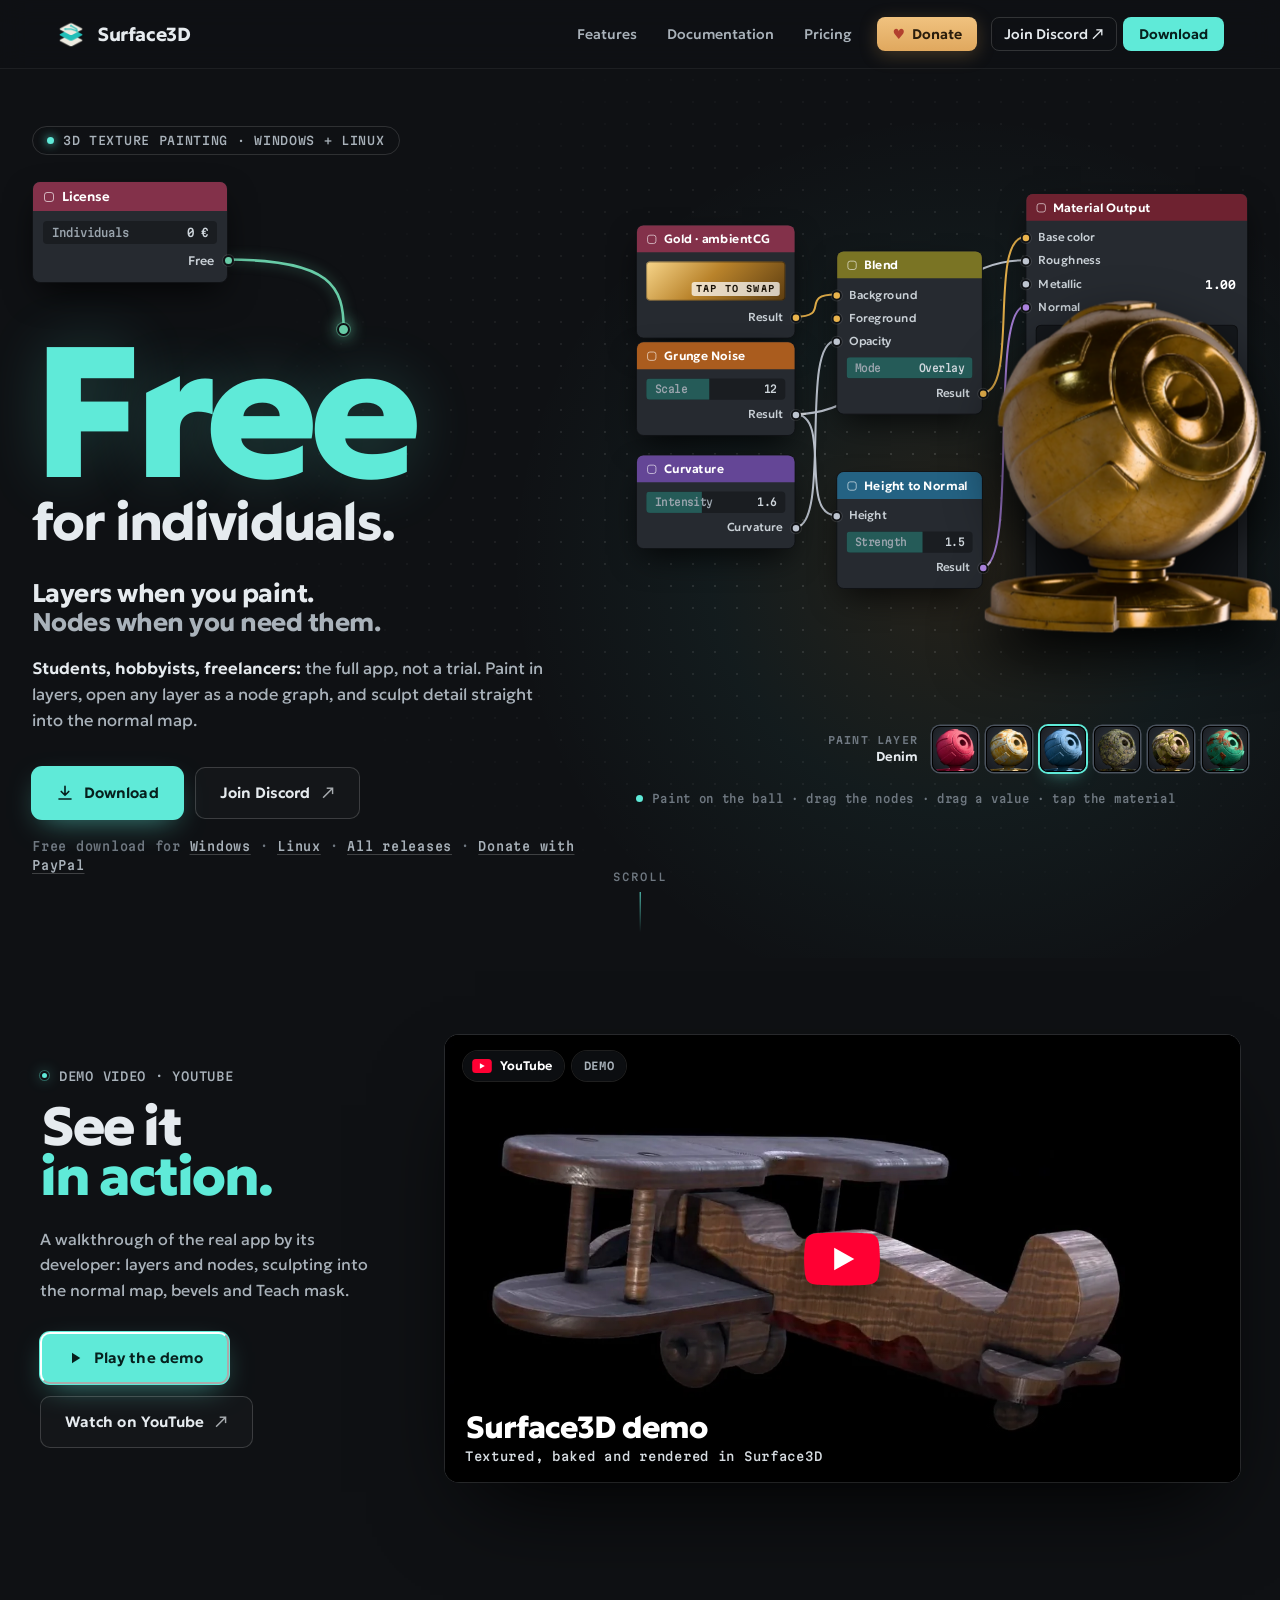
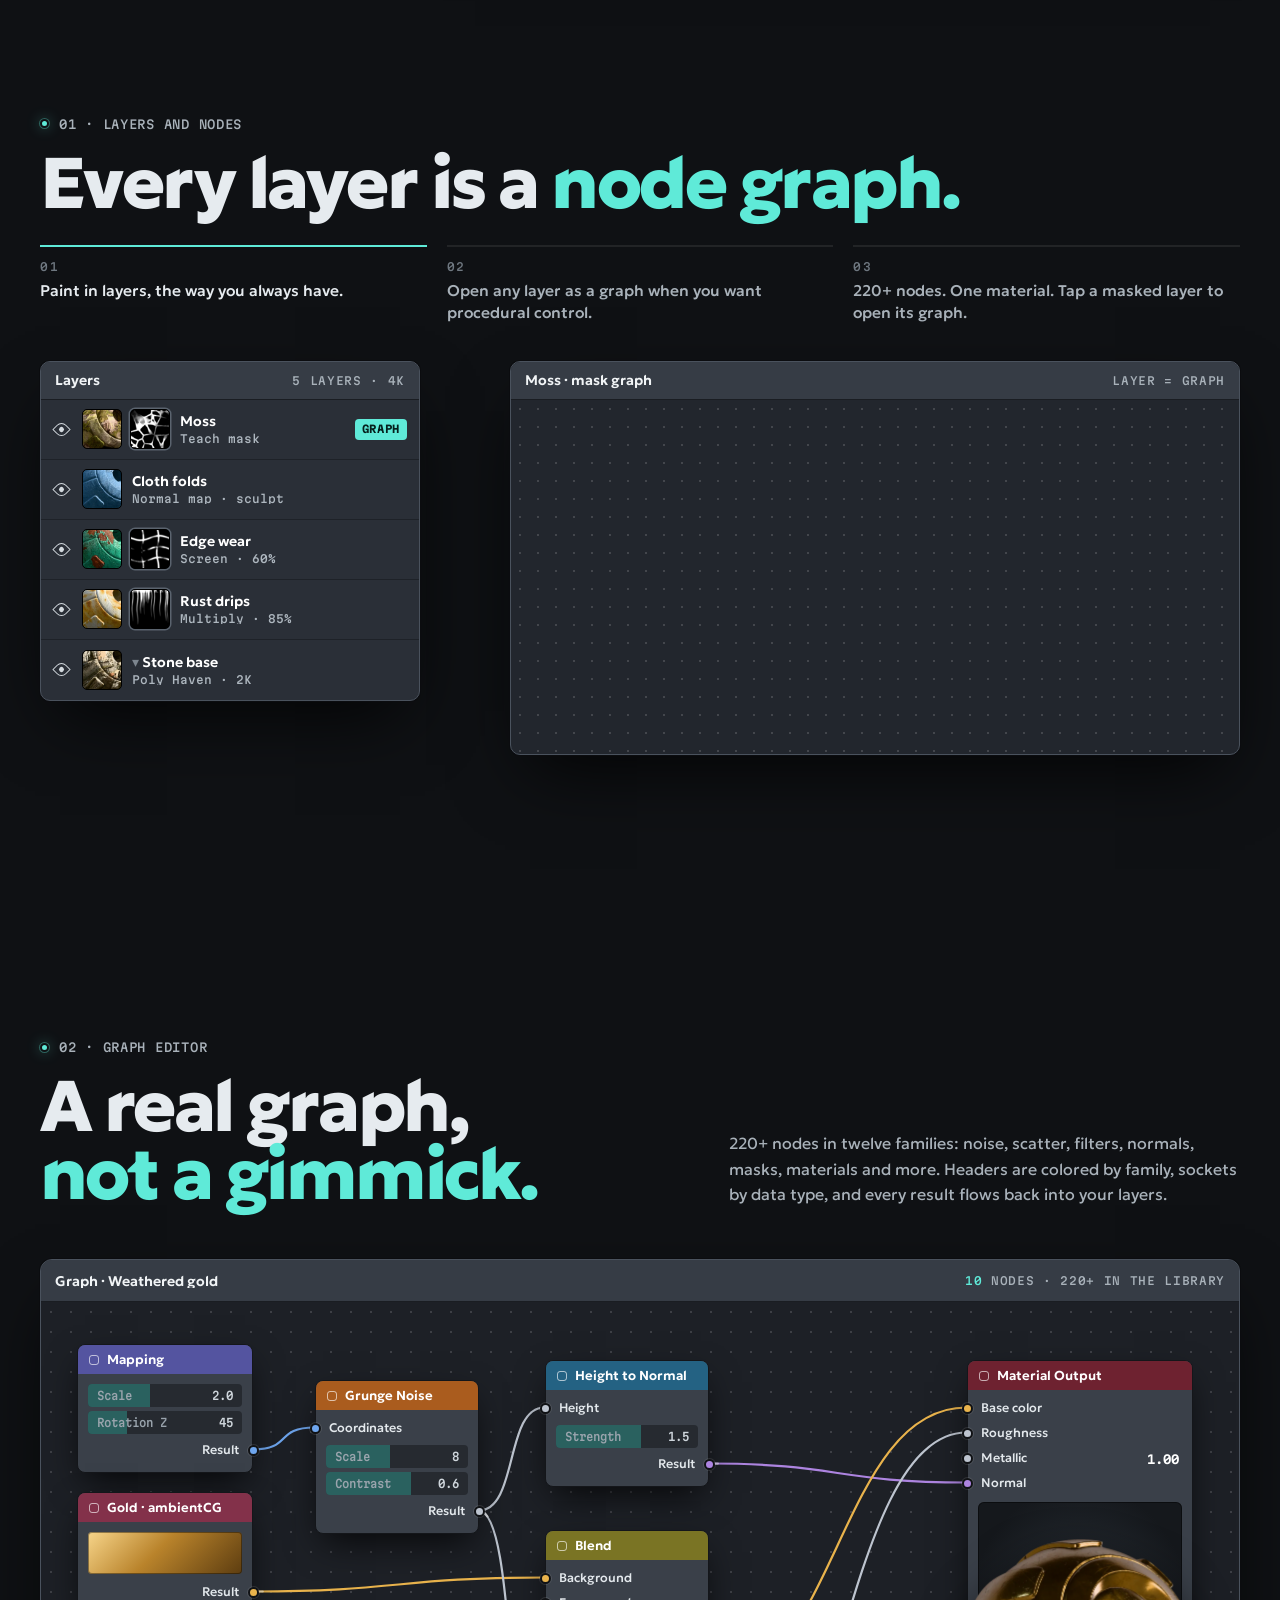
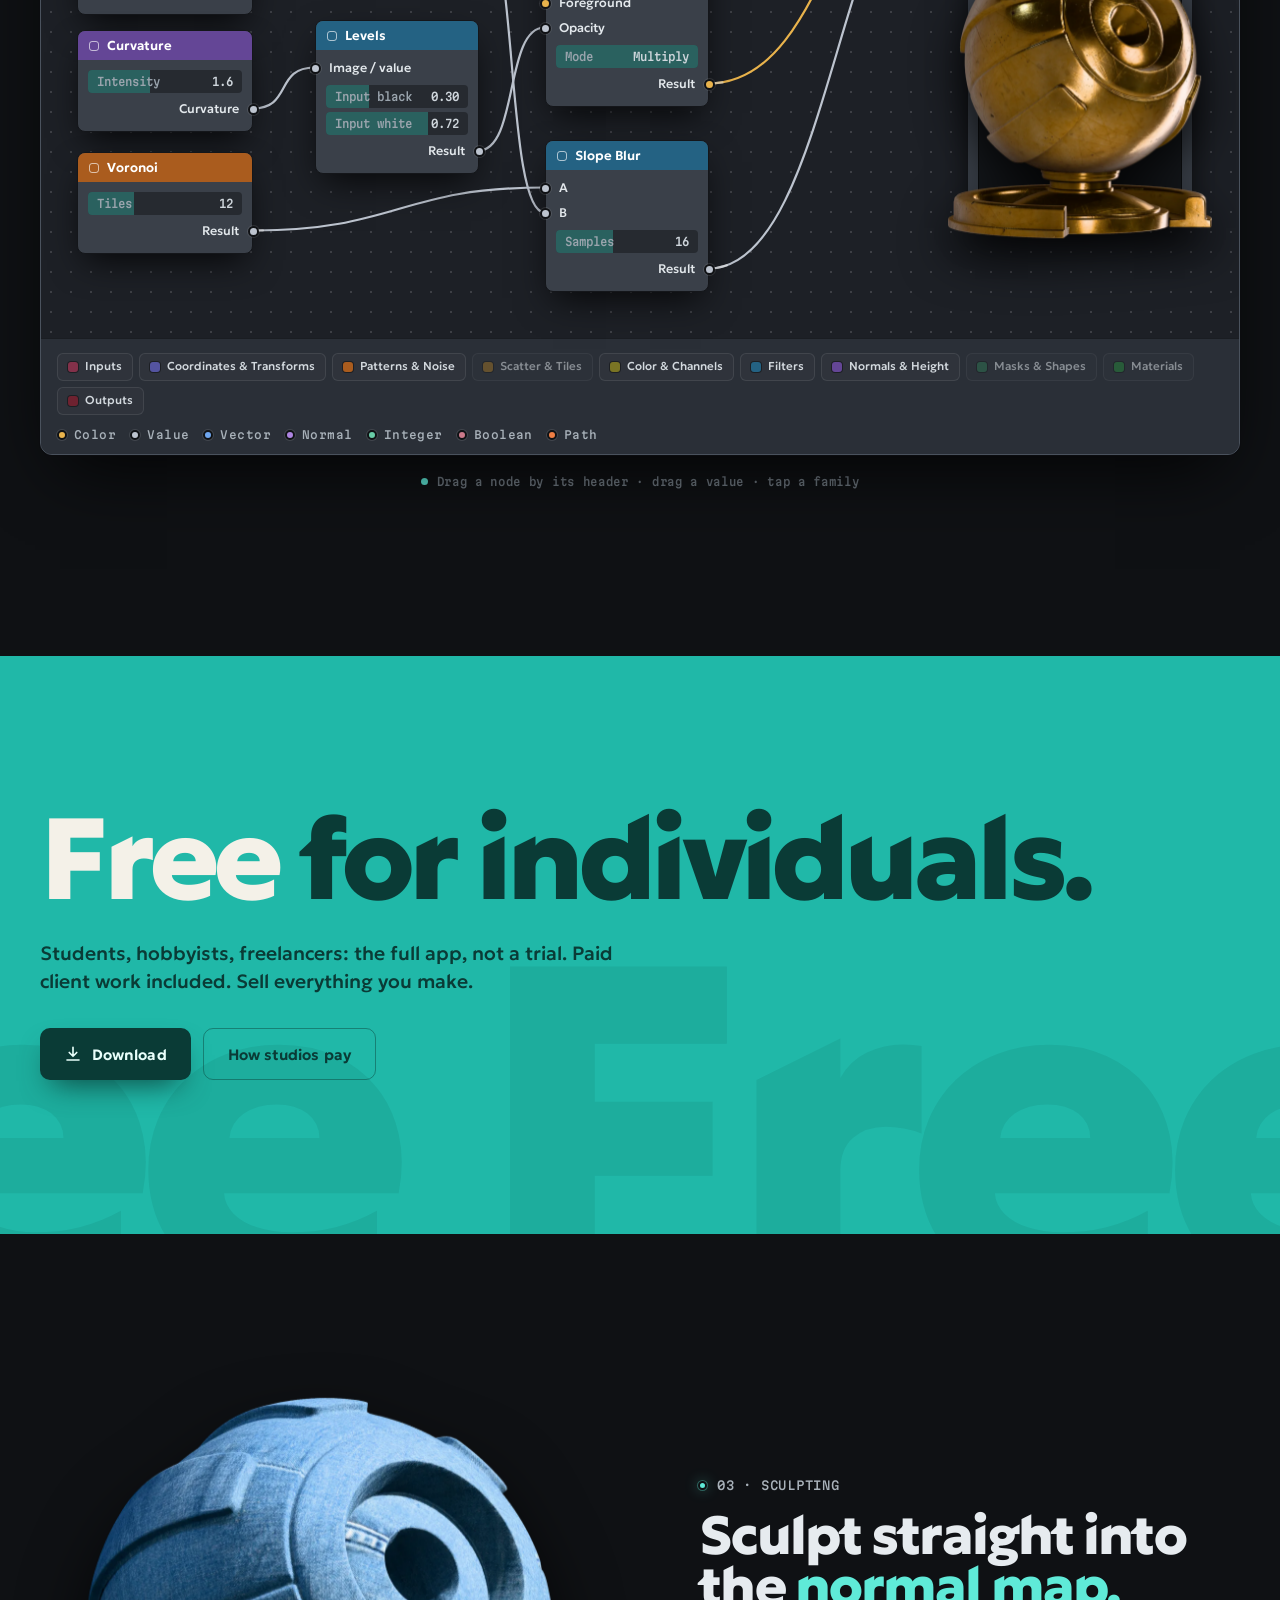
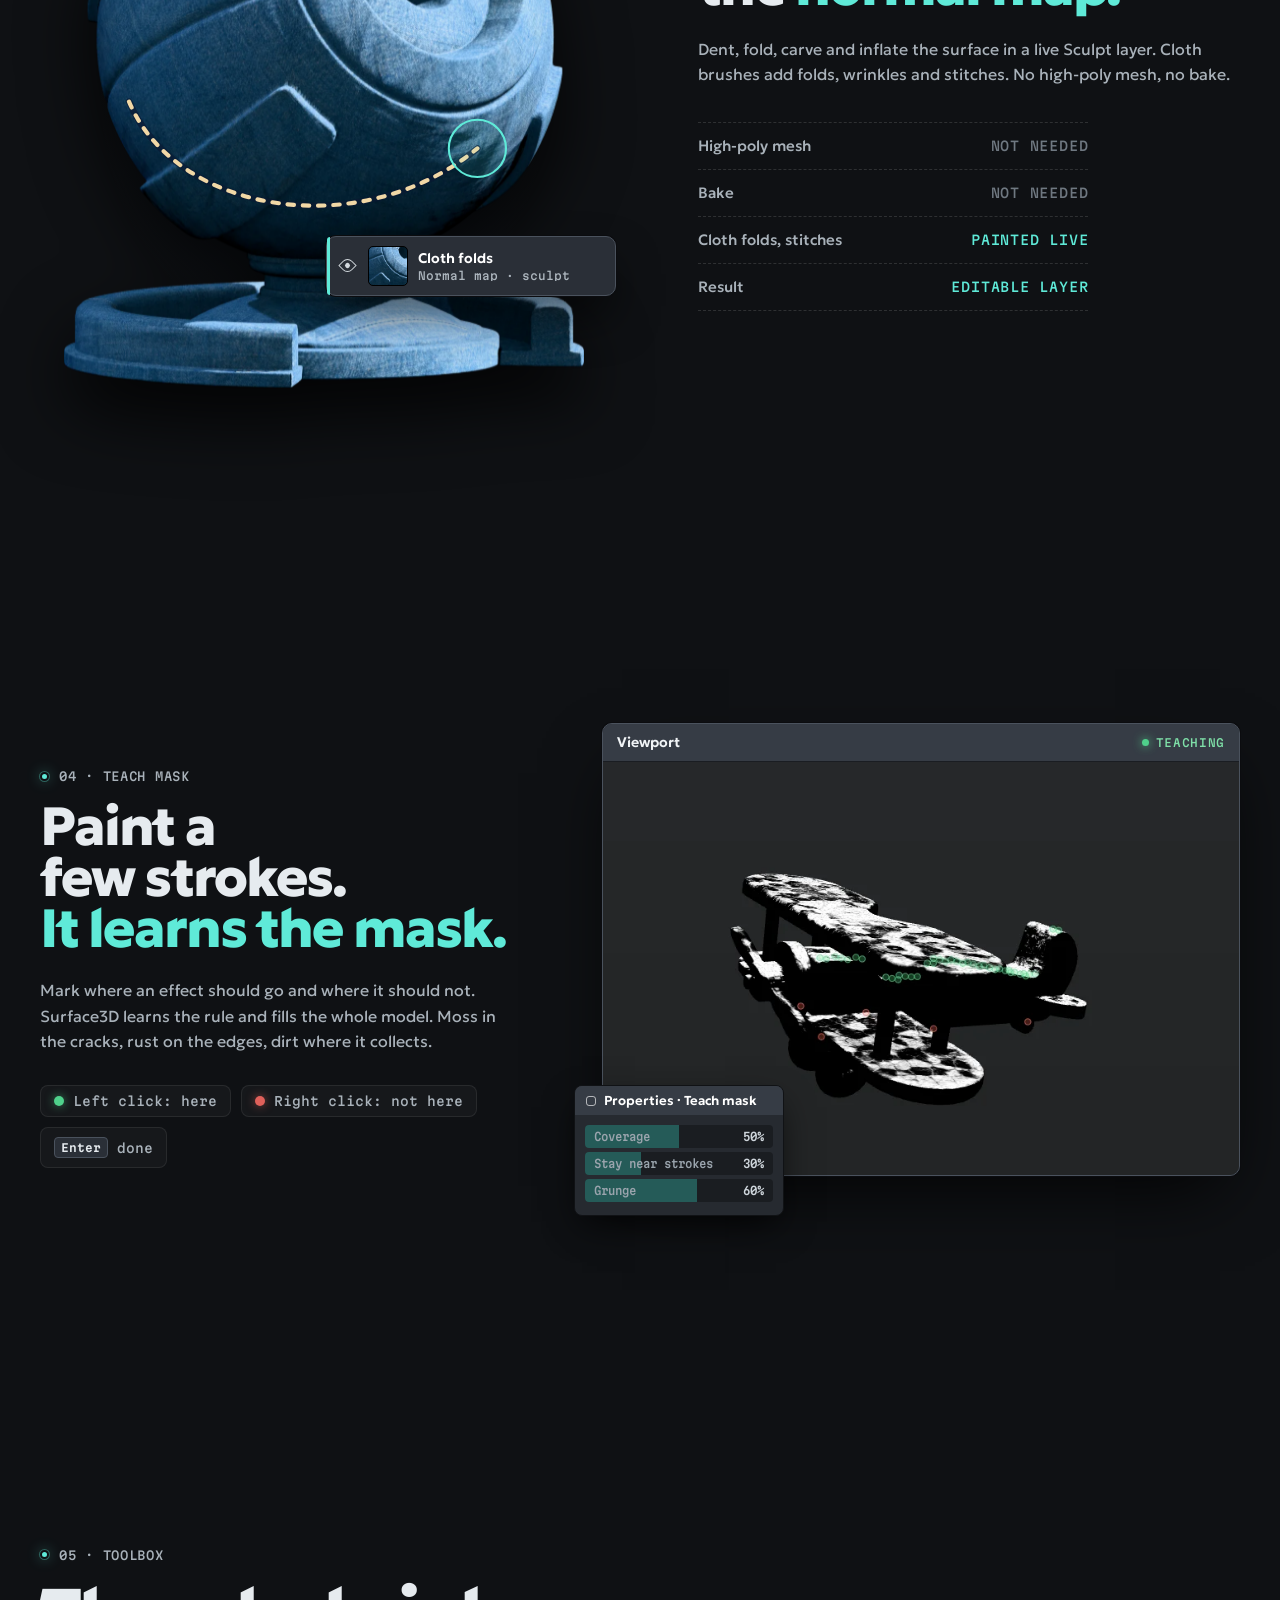
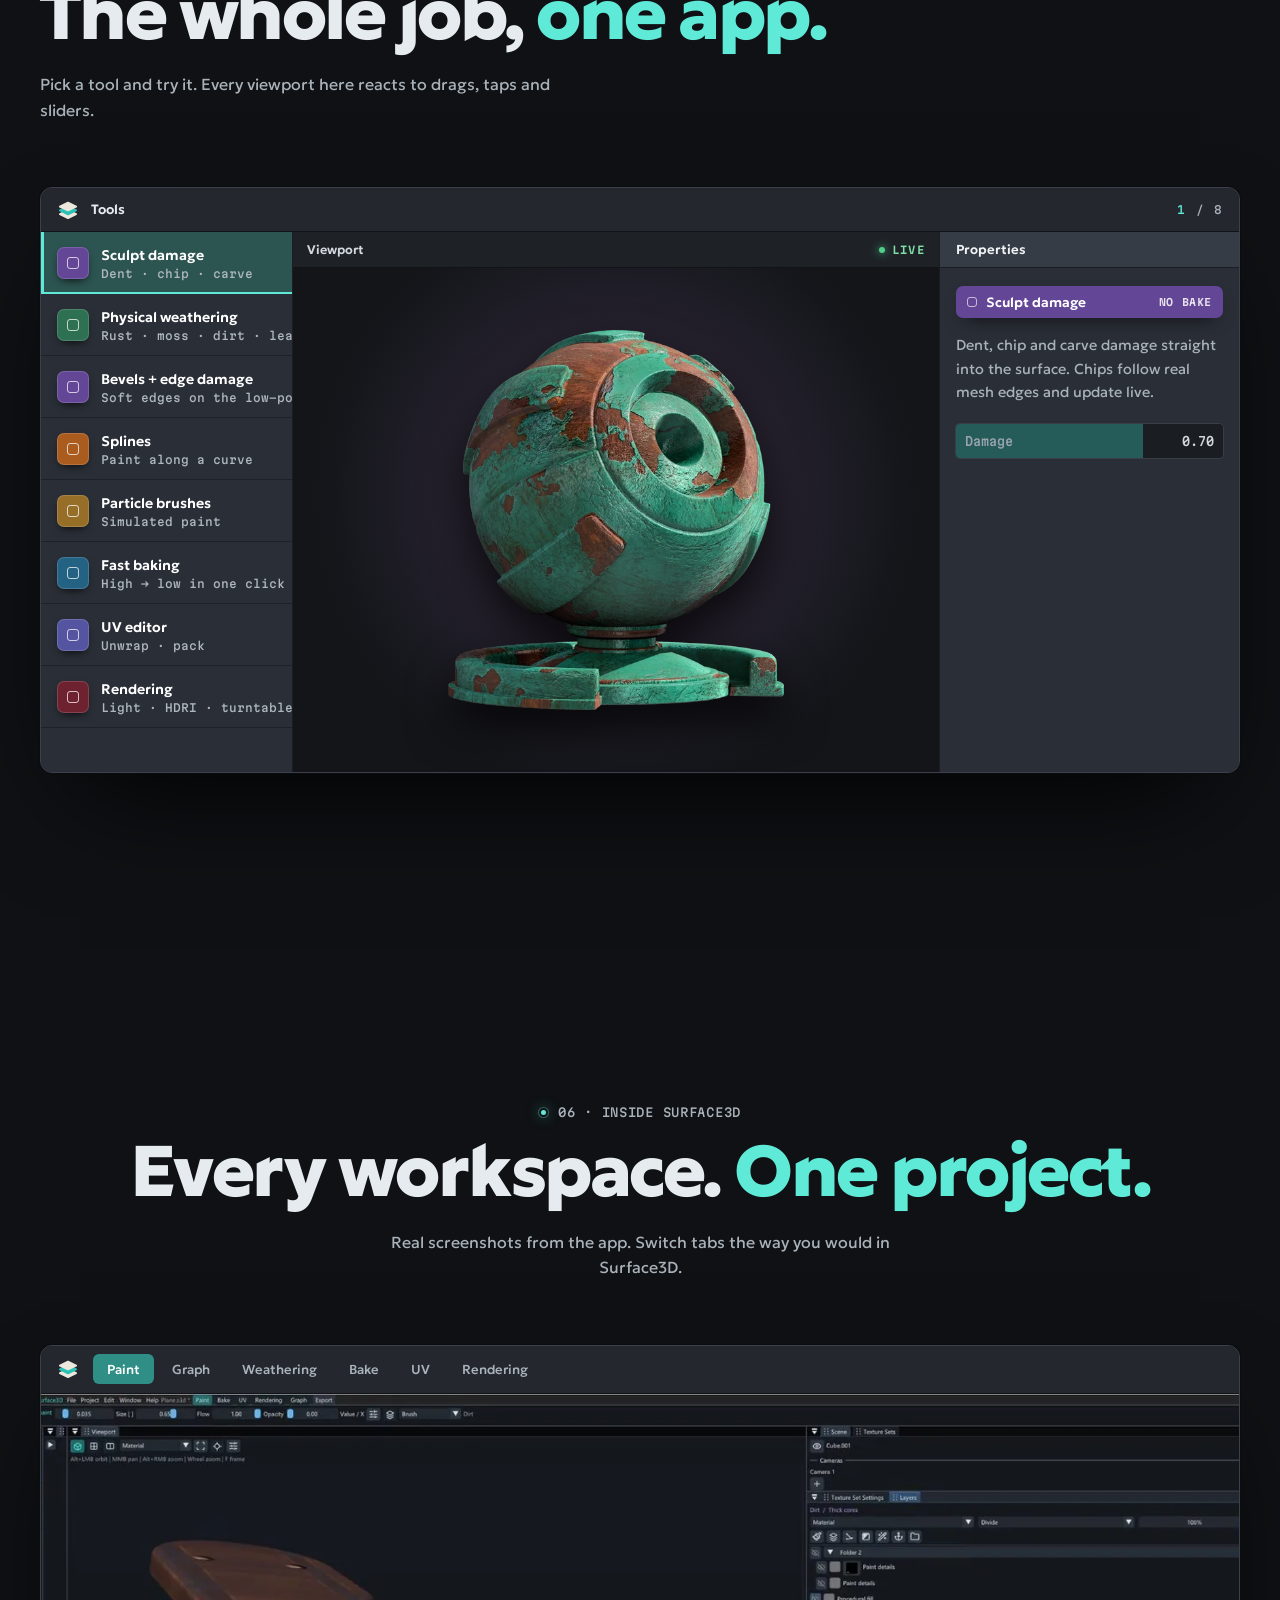
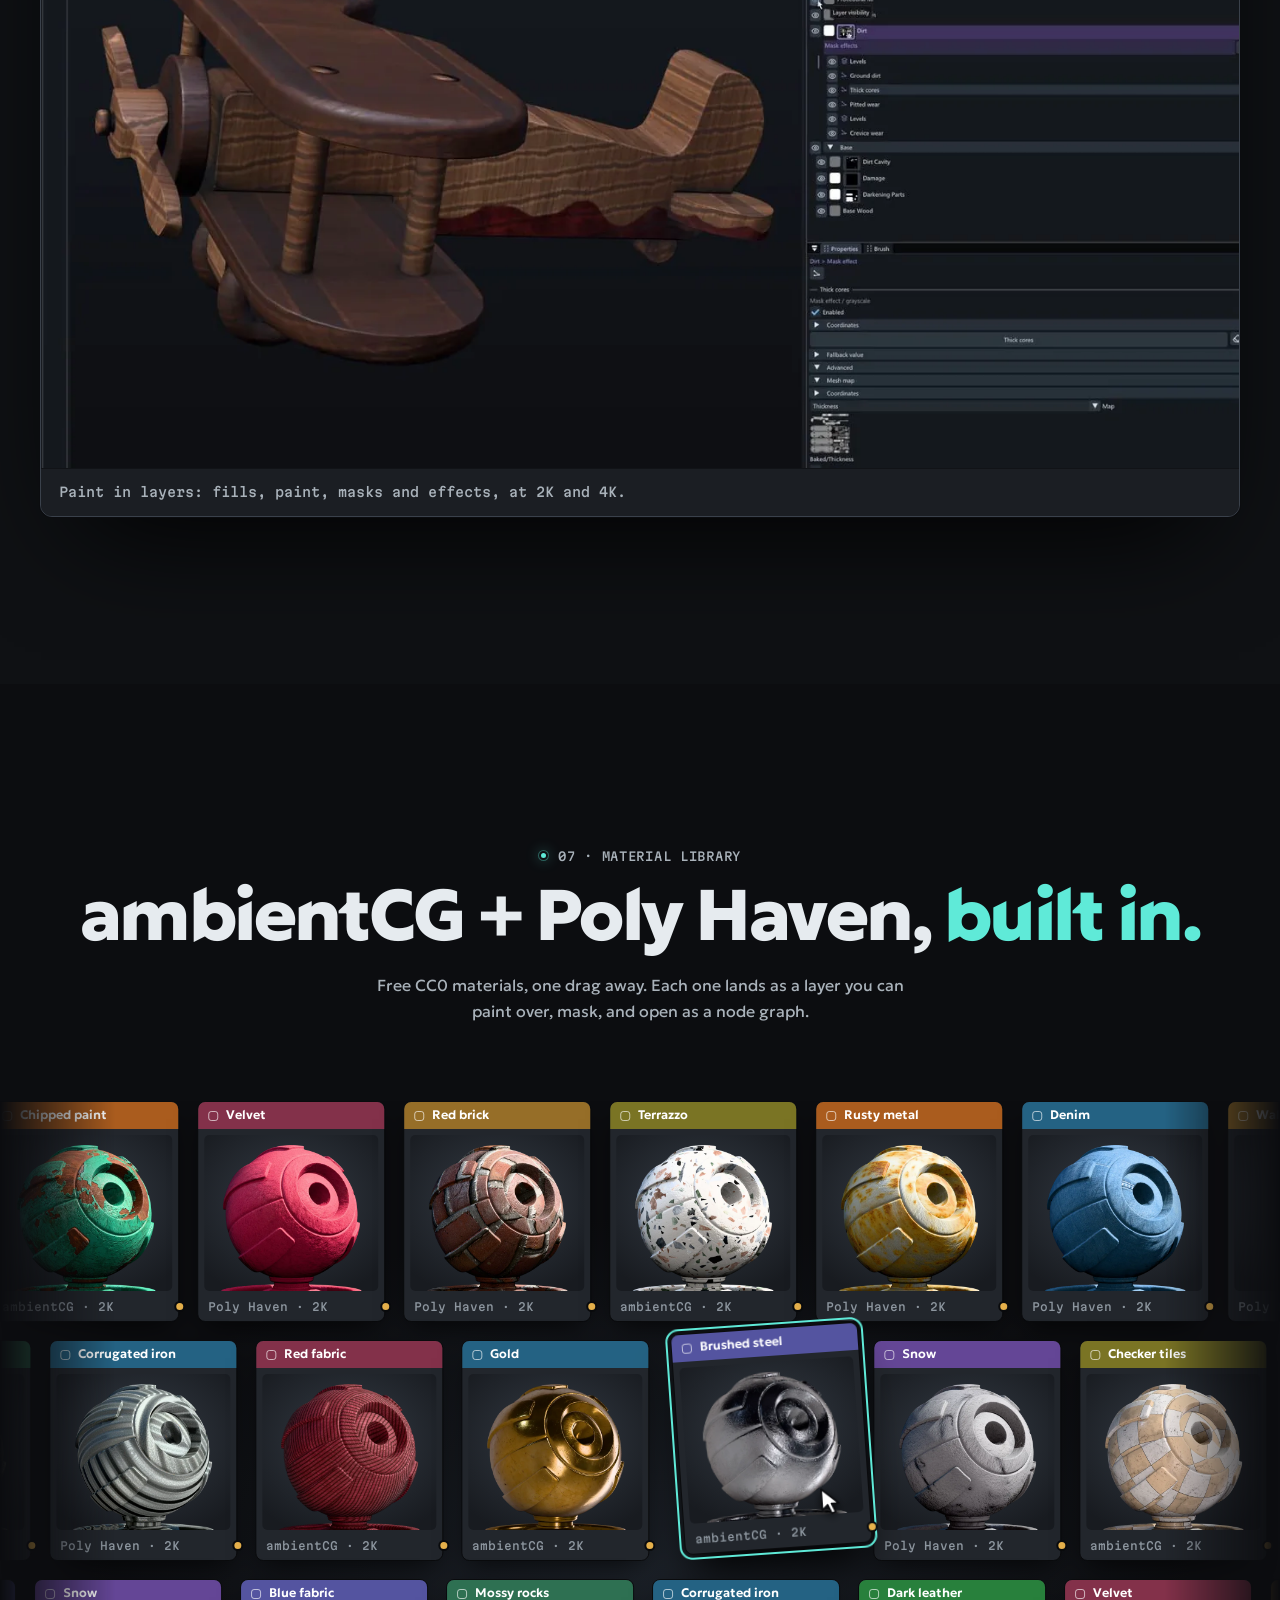
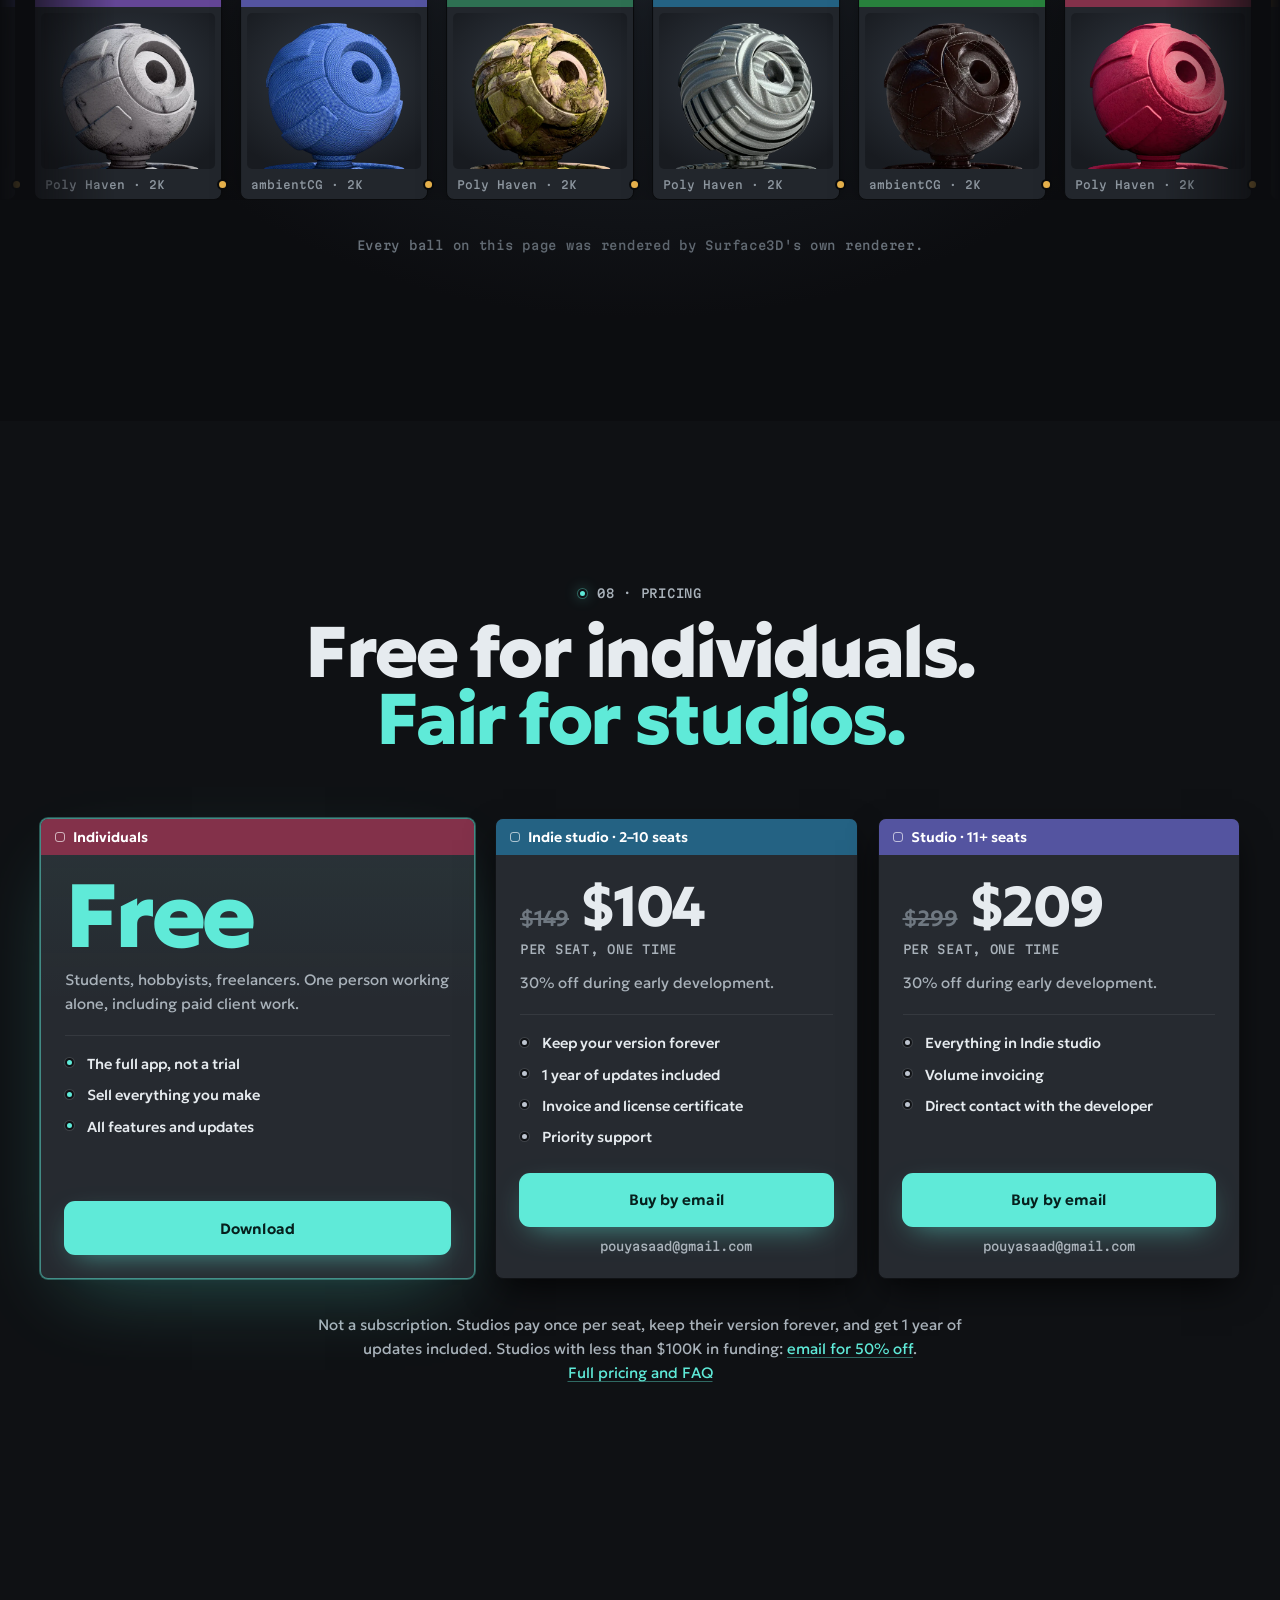
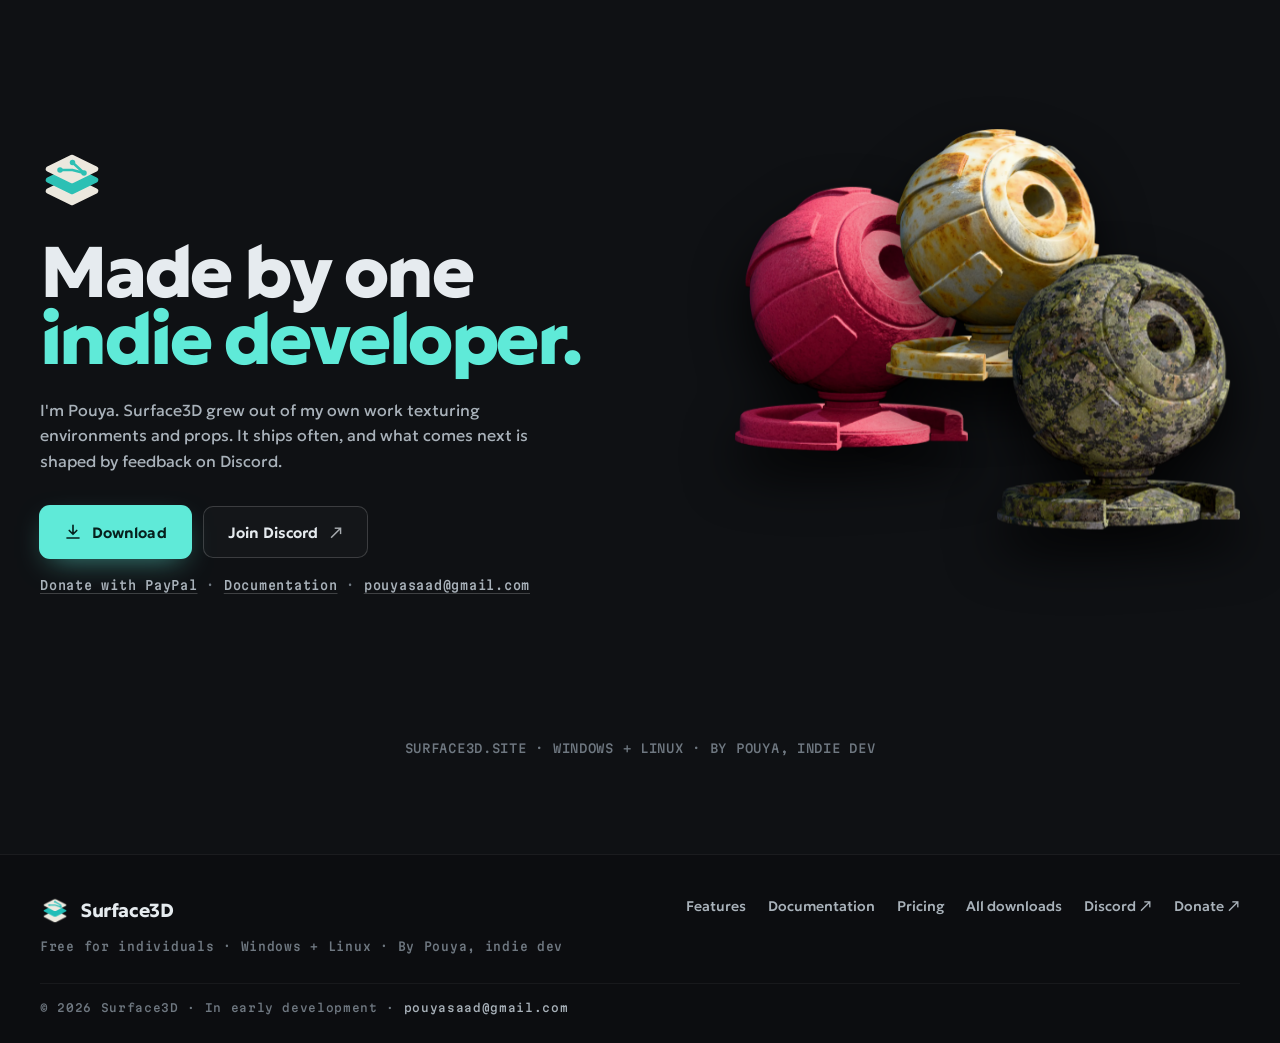
==== commit 2cd92d11: "Site: three pages in one design, new docs for 0.94, Reddit page - Landing, Documentation and Pricing" ====
--- a/index.html
+++ b/index.html
@@ -1,11 +1,11 @@
 <!doctype html>
-<html lang="en"><head><meta charset="utf-8"><meta name="viewport" content="width=device-width,initial-scale=1"><meta name="theme-color" content="#0f1114"><meta name="description" content="Surface3D is a 3D texture painting app where every layer is also a node graph. Free for individuals. Windows + Linux."><title>Surface3D — Free 3D texture painting. Layers and nodes.</title>
-<link rel="preconnect" href="https://fonts.googleapis.com"><link rel="preconnect" href="https://fonts.gstatic.com" crossorigin><link rel="stylesheet" href="https://fonts.googleapis.com/css2?family=Bricolage+Grotesque:opsz,wght@12..96,500..800&family=Inter:wght@400;500;600;700&family=JetBrains+Mono:wght@400;500;700&display=swap">
-<link rel="stylesheet" href="assets/site.css"><link rel="stylesheet" href="assets/refresh.css"><link rel="stylesheet" href="assets/usability.css"><link rel="stylesheet" href="assets/software-theme.css"><link rel="stylesheet" href="assets/polish.css"><link rel="stylesheet" href="assets/home.css">
-<script defer src="scripts/site.js"></script><script defer src="scripts/latest-release.js"></script><script defer src="scripts/home.js"></script>
+<html lang="en"><head><meta charset="utf-8"><meta name="darkreader-lock"><meta name="color-scheme" content="dark"><meta name="viewport" content="width=device-width,initial-scale=1"><meta name="theme-color" content="#0f1114"><meta name="description" content="Surface3D is a 3D texture painting app where every layer is also a node graph. Free for individuals. Windows + Linux."><title>Surface3D — Free 3D texture painting. Layers and nodes.</title>
+<link rel="preconnect" href="https://fonts.googleapis.com"><link rel="preconnect" href="https://fonts.gstatic.com" crossorigin><link rel="stylesheet" href="https://fonts.googleapis.com/css2?family=Geologica:wght,SHRP@400..800,0..100&family=Martian+Mono:wdth,wght@75..112.5,400..700&display=swap">
+<link rel="stylesheet" href="assets/site.css"><link rel="stylesheet" href="assets/refresh.css"><link rel="stylesheet" href="assets/usability.css"><link rel="stylesheet" href="assets/software-theme.css"><link rel="stylesheet" href="assets/polish.css"><link rel="stylesheet" href="assets/brand.css?v=20261112h"><link rel="stylesheet" href="assets/home.css?v=20261112e">
+<script defer src="scripts/site.js?v=20261112e"></script><script defer src="scripts/latest-release.js?v=20261112e"></script><script defer src="scripts/home.js?v=20261112e"></script><script defer src="scripts/analytics.js?v=20261112e"></script>
 <link rel="icon" type="image/png" href="assets/Surface3D.png"><link rel="apple-touch-icon" href="assets/Surface3D.png"></head>
 
-<body data-page="home" class="home2"><div id="site-header"><header class="site-header"><div class="nav"><a class="wordmark" href="index.html"><img class="brand-icon" src="assets/Surface3D.png" alt="" width="40" height="40"><span>Surface3D</span></a><nav class="nav-links"><a href="features.html">Features</a><a href="pricing.html">Pricing</a><a class="nav-cta" href="download.html">Download</a></nav></div></header></div>
+<body data-page="home" class="home2 brand"><div id="site-header"></div>
 <div class="h-progress" aria-hidden="true"><i></i></div>
 <main>
 
@@ -26,7 +26,7 @@
     <a class="h-btn primary" data-link="build" href="https://github.com/moaref1/Surface3D/releases/latest"><svg viewBox="0 0 24 24" width="18" height="18" fill="none" stroke="currentColor" stroke-width="2.2" stroke-linecap="round" stroke-linejoin="round" aria-hidden="true"><path d="M12 3v12m0 0-5-5m5 5 5-5M4 20h16"/></svg><span data-os-label>Download</span></a>
     <a class="h-btn ghost" data-link="discord" href="https://discord.gg/K3YzGP72cg">Join Discord <b aria-hidden="true">↗</b></a>
    </div>
-   <p class="h-small">Free for Windows and Linux · <a href="download.html">All downloads</a> · <a data-link="donate" href="https://www.paypal.com/donate/?hosted_button_id=SFRZK6K2A957J">Donate</a></p>
+   <p class="h-small">Free download for <a data-link="windows" href="https://github.com/moaref1/Surface3D/releases/latest">Windows</a> · <a data-link="linux" href="https://github.com/moaref1/Surface3D/releases/latest">Linux</a> · <a data-link="releases" href="https://github.com/moaref1/Surface3D/releases/latest">All releases</a> · <a data-link="donate" href="https://www.paypal.com/donate/?hosted_button_id=SFRZK6K2A957J" target="_blank" rel="noopener noreferrer">Donate</a></p>
   </div>
 
   <div class="h-hero-stage">
@@ -35,11 +35,11 @@
      <svg class="wires" aria-hidden="true">
       <path data-w="g-col b-a" style="--d:.5s"/><path data-w="t-mask b-mask" style="--d:.8s"/><path data-w="gn-val o-rough" style="--d:1.1s"/><path data-w="gn-val hn-h" style="--d:1.0s"/><path data-w="hn-n o-nrm" style="--d:1.4s"/><path data-w="b-out o-base" style="--d:1.25s"/>
      </svg>
-     <div class="n n-mat" id="hero-mat" style="left:0;top:34px;width:172px;--d:.05s" role="button" tabindex="0" aria-label="Swap the material"><div class="nh" style="--h:#83314a"><i></i><span class="t">Gold · ambientCG</span></div><div class="nb"><div class="sw" style="background-image:linear-gradient(135deg,#f7d58a,#b9832b 45%,#5d3d10)"><span>Tap to swap</span></div><div class="r o">Color<s id="g-col" style="--c:#e9b34c"></s></div></div></div>
-     <div class="n" style="left:0;top:160px;width:172px;--d:.15s"><div class="nh" style="--h:#aa5c1e"><i></i>Grunge Noise</div><div class="nb"><div class="f"><b style="width:45%"></b><em>Scale</em><span>12.0</span></div><div class="r o">Value<s id="gn-val" style="--c:#bdc4cf"></s></div></div></div>
-     <div class="n" style="left:0;top:282px;width:172px;--d:.25s"><div class="nh" style="--h:#2e7052"><i></i>Teach Mask</div><div class="nb"><div class="f"><b style="width:30%"></b><em>Strokes</em><span>6</span></div><div class="r o">Mask<s id="t-mask" style="--c:#bdc4cf"></s></div></div></div>
-     <div class="n" style="left:216px;top:62px;width:158px;--d:.35s"><div class="nh" style="--h:#7a7424"><i></i>Blend</div><div class="nb"><div class="r i"><s id="b-a" style="--c:#e9b34c"></s>A</div><div class="r i"><s style="--c:#e9b34c"></s>B</div><div class="r i"><s id="b-mask" style="--c:#bdc4cf"></s>Mask</div><div class="f"><b style="width:100%"></b><em>Mode</em><span>Overlay</span></div><div class="r o">Color<s id="b-out" style="--c:#e9b34c"></s></div></div></div>
-     <div class="n" style="left:216px;top:300px;width:158px;--d:.45s"><div class="nh" style="--h:#644696"><i></i>Height to Normal</div><div class="nb"><div class="r i"><s id="hn-h" style="--c:#bdc4cf"></s>Height</div><div class="f"><b style="width:60%"></b><em>Strength</em><span>1.5</span></div><div class="r o">Normal<s id="hn-n" style="--c:#ad84e0"></s></div></div></div>
+     <div class="n n-mat" id="hero-mat" style="left:0;top:34px;width:172px;--d:.05s" role="button" tabindex="0" aria-label="Swap the material"><div class="nh" style="--h:#83314a"><i></i><span class="t">Gold · ambientCG</span></div><div class="nb"><div class="sw" style="background-image:linear-gradient(135deg,#f7d58a,#b9832b 45%,#5d3d10)"><span>Tap to swap</span></div><div class="r o">Result<s id="g-col" style="--c:#e9b34c"></s></div></div></div>
+     <div class="n" style="left:0;top:160px;width:172px;--d:.15s"><div class="nh" style="--h:#aa5c1e"><i></i>Grunge Noise</div><div class="nb"><div class="f"><b style="width:45%"></b><em>Scale</em><span>12</span></div><div class="r o">Result<s id="gn-val" style="--c:#bdc4cf"></s></div></div></div>
+     <div class="n" style="left:0;top:282px;width:172px;--d:.25s"><div class="nh" style="--h:#644696"><i></i>Curvature</div><div class="nb"><div class="f"><b style="width:40%"></b><em>Intensity</em><span>1.6</span></div><div class="r o">Curvature<s id="t-mask" style="--c:#bdc4cf"></s></div></div></div>
+     <div class="n" style="left:216px;top:62px;width:158px;--d:.35s"><div class="nh" style="--h:#7a7424"><i></i>Blend</div><div class="nb"><div class="r i"><s id="b-a" style="--c:#e9b34c"></s>Background</div><div class="r i"><s style="--c:#e9b34c"></s>Foreground</div><div class="r i"><s id="b-mask" style="--c:#bdc4cf"></s>Opacity</div><div class="f"><b style="width:100%"></b><em>Mode</em><span>Overlay</span></div><div class="r o">Result<s id="b-out" style="--c:#e9b34c"></s></div></div></div>
+     <div class="n" style="left:216px;top:300px;width:158px;--d:.45s"><div class="nh" style="--h:#246283"><i></i>Height to Normal</div><div class="nb"><div class="r i"><s id="hn-h" style="--c:#bdc4cf"></s>Height</div><div class="f"><b style="width:60%"></b><em>Strength</em><span>1.5</span></div><div class="r o">Result<s id="hn-n" style="--c:#ad84e0"></s></div></div></div>
      <div class="n n-out" style="left:420px;top:0;width:240px;--d:.55s"><div class="nh" style="--h:#6e2230"><i></i>Material Output</div><div class="nb"><div class="r i"><s id="o-base" style="--c:#e9b34c"></s>Base color</div><div class="r i"><s id="o-rough" style="--c:#bdc4cf"></s>Roughness</div><div class="r i"><s style="--c:#bdc4cf"></s>Metallic<em id="hero-metal">1.00</em></div><div class="r i"><s id="o-nrm" style="--c:#ad84e0"></s>Normal</div><div class="pv"></div></div></div>
      <div class="h-hero-ball" data-par="-0.06"><picture><source type="image/webp" srcset="assets/img/matballs/acg-metal007-lg.webp"><img src="assets/img/matballs/acg-metal007-lg.png" alt="Gold matball rendered in Surface3D with an ambientCG material" width="1058" height="1200" fetchpriority="high"></picture><canvas class="h-paint" aria-label="Paint another material onto the ball: drag to paint"></canvas><i class="h-brush" aria-hidden="true"></i></div>
 
@@ -58,7 +58,7 @@
   <div class="h-demo-copy" data-reveal>
    <p class="h-kick">Demo video · YouTube</p>
    <h2 class="sm">See it <span>in action.</span></h2>
-   <p class="h-body">A walkthrough of the real app by its developer: layers and nodes, sculpting into the normal map, bevels and Teach Mask.</p>
+   <p class="h-body">A walkthrough of the real app by its developer: layers and nodes, sculpting into the normal map, bevels and Teach mask.</p>
    <div class="h-actions">
     <button class="h-btn primary" type="button" data-yt-go><svg viewBox="0 0 24 24" width="18" height="18" aria-hidden="true"><path d="M8 5v14l11-7z" fill="currentColor"/></svg>Play the demo</button>
     <a class="h-btn ghost" href="https://www.youtube.com/watch?v=ch42iDu6474" target="_blank" rel="noopener noreferrer">Watch on YouTube <b aria-hidden="true">↗</b></a>
@@ -85,13 +85,13 @@
     <ol class="h-steps" aria-label="How it works">
      <li data-at="0">Paint in layers, the way you always have.</li>
      <li data-at=".2">Open any layer as a graph when you want procedural control.</li>
-     <li data-at=".45">300+ nodes. One material. Tap a masked layer to open its graph.</li>
+     <li data-at=".45">220+ nodes. One material. Tap a masked layer to open its graph.</li>
     </ol>
    </header>
    <div class="h-ln-scene">
     <div class="panel h-lp" aria-label="Layers panel">
      <div class="pt">Layers<em>5 LAYERS · 4K</em></div>
-     <div class="row is-sel" id="row-moss" data-g="moss" role="button" tabindex="0"><span class="eye"></span><span class="th" style="background-image:url(assets/img/matballs/ph-aerial-rocks-02-sm.webp)"></span><span class="mk" style="background-image:url(assets/img/masks/moss.png)"></span><span class="nm"><b>Moss</b><span>Teach Mask</span></span><span class="gb">GRAPH</span></div>
+     <div class="row is-sel" id="row-moss" data-g="moss" role="button" tabindex="0"><span class="eye"></span><span class="th" style="background-image:url(assets/img/matballs/ph-aerial-rocks-02-sm.webp)"></span><span class="mk" style="background-image:url(assets/img/masks/moss.png)"></span><span class="nm"><b>Moss</b><span>Teach mask</span></span><span class="gb">GRAPH</span></div>
      <div class="row"><span class="eye"></span><span class="th" style="background-image:url(assets/img/matballs/ph-denim-fabric-sm.webp)"></span><span class="nm"><b>Cloth folds</b><span>Normal map · sculpt</span></span></div>
      <div class="row" data-g="edges" role="button" tabindex="0"><span class="eye"></span><span class="th" style="background-image:url(assets/img/matballs/acg-paintedmetal006-sm.webp)"></span><span class="mk" style="background-image:url(assets/img/masks/edges.png)"></span><span class="nm"><b>Edge wear</b><span>Screen · 60%</span></span><span class="gb">GRAPH</span></div>
      <div class="row" data-g="drips" role="button" tabindex="0"><span class="eye"></span><span class="th" style="background-image:url(assets/img/matballs/ph-rusty-metal-02-sm.webp)"></span><span class="mk" style="background-image:url(assets/img/masks/drips.png)"></span><span class="nm"><b>Rust drips</b><span>Multiply · 85%</span></span><span class="gb">GRAPH</span></div>
@@ -102,17 +102,7 @@
      <div class="pt"><span id="gp-title">Moss · mask graph</span><em>LAYER = GRAPH</em></div>
      <div class="h-gp-body">
       <div class="h-scale" data-w="640" data-h="330">
-       <div class="h-canvas" id="layer-graph">
-        <svg class="wires" aria-hidden="true">
-         <path data-w="lg-tm lg-moss" style="--d:.15s"/><path data-w="lg-cv lg-lv" style="--d:.25s"/><path data-w="lg-lv-o lg-ba" style="--d:.45s"/><path data-w="lg-gn lg-bb" style="--d:.4s"/><path data-w="lg-bo lg-edges" style="--d:.65s"/>
-        </svg>
-        <div class="n" style="left:12px;top:14px;width:150px;--d:0s"><div class="nh" style="--h:#2e7052"><i></i>Teach Mask</div><div class="nb"><div class="f"><b style="width:30%"></b><em>Strokes</em><span>6</span></div><div class="r o">Mask<s id="lg-tm" style="--c:#bdc4cf"></s></div></div></div>
-        <div class="n" style="left:12px;top:122px;width:150px;--d:.08s"><div class="nh" style="--h:#644696"><i></i>Curvature</div><div class="nb"><div class="f"><b style="width:55%"></b><em>Radius</em><span>2.0</span></div><div class="r o">Edges<s id="lg-cv" style="--c:#bdc4cf"></s></div></div></div>
-        <div class="n" style="left:12px;top:232px;width:150px;--d:.16s"><div class="nh" style="--h:#aa5c1e"><i></i>Grunge Noise</div><div class="nb"><div class="f"><b style="width:40%"></b><em>Scale</em><span>8.0</span></div><div class="r o">Value<s id="lg-gn" style="--c:#bdc4cf"></s></div></div></div>
-        <div class="n" style="left:180px;top:122px;width:136px;--d:.24s"><div class="nh" style="--h:#246283"><i></i>Levels</div><div class="nb"><div class="r i"><s id="lg-lv" style="--c:#bdc4cf"></s>Value</div><div class="f"><b style="width:72%"></b><em>High</em><span>0.72</span></div><div class="r o">Value<s id="lg-lv-o" style="--c:#bdc4cf"></s></div></div></div>
-        <div class="n" style="left:336px;top:206px;width:120px;--d:.32s"><div class="nh" style="--h:#7a7424"><i></i>Blend</div><div class="nb"><div class="r i"><s id="lg-ba" style="--c:#bdc4cf"></s>A</div><div class="r i"><s id="lg-bb" style="--c:#bdc4cf"></s>B</div><div class="r o">Value<s id="lg-bo" style="--c:#bdc4cf"></s></div></div></div>
-        <div class="n" style="left:476px;top:40px;width:156px;--d:.4s"><div class="nh" style="--h:#6e2230"><i></i>Layer Mask</div><div class="nb"><div class="r i"><s id="lg-moss" style="--c:#bdc4cf"></s>Moss</div><div class="r i"><s id="lg-edges" style="--c:#bdc4cf"></s>Edges</div><div class="f"><b style="width:0"></b><em>Blend</em><span>Max</span></div><div class="mpv" style="background-image:url(assets/img/masks/moss.png)"></div></div></div>
-       </div>
+       <div class="h-canvas" id="layer-graph"></div>
       </div>
      </div>
     </div>
@@ -129,10 +119,10 @@
     <p class="h-kick">02 · Graph editor</p>
     <h2>A real graph, <span>not a gimmick.</span></h2>
    </div>
-   <p class="h-body">300+ nodes in twelve families: noise, scatter, filters, normals, masks, materials and more. Headers are colored by family, sockets by data type, and every result flows back into your layers.</p>
+   <p class="h-body">220+ nodes in twelve families: noise, scatter, filters, normals, masks, materials and more. Headers are colored by family, sockets by data type, and every result flows back into your layers.</p>
   </div>
   <div class="panel h-ge" data-reveal>
-   <div class="pt"><span>Graph · Weathered gold</span><em><span class="ge-n">12</span> NODES<span class="lib"> · 300+ IN THE LIBRARY</span></em></div>
+   <div class="pt"><span>Graph · Weathered gold</span><em><span class="ge-n">10</span> NODES<span class="lib"> · 220+ IN THE LIBRARY</span></em></div>
    <div class="h-ge-body"><div class="h-scale" data-w="1160" data-h="600" data-min=".62"><div class="h-canvas" id="ge-canvas"></div></div></div>
    <div class="h-ge-foot">
     <div class="ge-fam" role="group" aria-label="Node families: tap to highlight"></div>
@@ -180,7 +170,7 @@
 <section class="h-sec h-teach" id="teach">
  <div class="h-wrap h-split rev">
   <div class="h-copy" data-reveal>
-   <p class="h-kick">04 · Teach Mask</p>
+   <p class="h-kick">04 · Teach mask</p>
    <h2 class="sm">Paint a few strokes.<br><span>It learns the mask.</span></h2>
    <p class="h-body">Mark where an effect should go and where it should not. Surface3D learns the rule and fills the whole model. Moss in the cracks, rust on the edges, dirt where it collects.</p>
    <ul class="h-legend"><li><i class="here"></i>Left click: here</li><li><i class="not"></i>Right click: not here</li><li><kbd>Enter</kbd> done</li></ul>
@@ -188,9 +178,9 @@
   <div class="h-teach-art" data-reveal>
    <div class="panel h-vp">
     <div class="pt">Viewport<em class="teaching"><i></i>TEACHING</em></div>
-    <picture><source type="image/webp" srcset="assets/img/teach-viewport.webp"><img src="assets/img/teach-viewport.jpg" alt="Surface3D viewport in Teach Mask mode: a few green strokes mark where the mask goes, red dots where it does not, and the learned mask covers the plane" width="770" height="500" loading="lazy" decoding="async"></picture>
-   </div>
-   <div class="n h-tm-node"><div class="nh" style="--h:#2e7052"><i></i>Teach Mask</div><div class="nb"><div class="f"><b style="width:30%"></b><em>Strokes</em><span>6</span></div><div class="f"><b style="width:50%"></b><em>Coverage</em><span>50%</span></div><div class="r o">Mask<s style="--c:#bdc4cf"></s></div></div></div>
+    <picture><source type="image/webp" srcset="assets/img/teach-viewport.webp"><img src="assets/img/teach-viewport.jpg" alt="Surface3D viewport in Teach mask mode: a few green strokes mark where the mask goes, red dots where it does not, and the learned mask covers the plane" width="770" height="500" loading="lazy" decoding="async"></picture>
+   </div>
+   <div class="n h-tm-node"><div class="nh" style="--h:#363c45"><i></i>Properties · Teach mask</div><div class="nb"><div class="f"><b style="width:50%"></b><em>Coverage</em><span>50%</span></div><div class="f"><b style="width:30%"></b><em>Stay near strokes</em><span>30%</span></div><div class="f"><b style="width:60%"></b><em>Grunge</em><span>60%</span></div></div></div>
   </div>
  </div>
 </section>
@@ -282,7 +272,8 @@
      <p class="price"><s>$149</s> <span class="big">$104</span><small>per seat, one time</small></p>
      <p class="who">30% off during early development.</p>
      <ul><li>Keep your version forever</li><li>1 year of updates included</li><li>Invoice and license certificate</li><li>Priority support</li></ul>
-     <a class="h-btn ghost" href="pricing.html">Studio licence</a>
+     <a class="h-btn primary" href="mailto:pouyasaad@gmail.com?subject=Surface3D%20Studio%20License&amp;body=Hi%2C%0A%0AWe%20would%20like%20a%20Surface3D%20Studio%20License.%0A%0AStudio%20name%3A%20%0ANumber%20of%20seats%3A%20%0ACountry%3A%20%0A%0AThanks">Buy by email</a>
+     <p class="mail"><a href="mailto:pouyasaad@gmail.com">pouyasaad@gmail.com</a></p>
     </div>
    </article>
    <article class="plan n" data-reveal>
@@ -291,11 +282,12 @@
      <p class="price"><s>$299</s> <span class="big">$209</span><small>per seat, one time</small></p>
      <p class="who">30% off during early development.</p>
      <ul><li>Everything in Indie studio</li><li>Volume invoicing</li><li>Direct contact with the developer</li></ul>
-     <a class="h-btn ghost" href="pricing.html">Studio licence</a>
+     <a class="h-btn primary" href="mailto:pouyasaad@gmail.com?subject=Surface3D%20Studio%20License%20(11%2B%20seats)&amp;body=Hi%2C%0A%0AWe%20would%20like%20a%20Surface3D%20Studio%20License.%0A%0AStudio%20name%3A%20%0ANumber%20of%20seats%3A%20%0ACountry%3A%20%0A%0AThanks">Buy by email</a>
+     <p class="mail"><a href="mailto:pouyasaad@gmail.com">pouyasaad@gmail.com</a></p>
     </div>
    </article>
   </div>
-  <p class="h-price-note" data-reveal>Not a subscription. Studios pay once per seat, keep their version forever, and get 1 year of updates included. <a href="pricing.html">Full terms and FAQ</a></p>
+  <p class="h-price-note" data-reveal>Not a subscription. Studios pay once per seat, keep their version forever, and get 1 year of updates included. Studios with less than $100K in funding: <a href="mailto:pouyasaad@gmail.com?subject=Surface3D%20small%20studio%20discount">email for 50% off</a>. <a href="pricing.html">Full pricing and FAQ</a></p>
  </div>
 </section>
 
@@ -310,7 +302,7 @@
     <a class="h-btn primary" data-link="build" href="https://github.com/moaref1/Surface3D/releases/latest"><svg viewBox="0 0 24 24" width="18" height="18" fill="none" stroke="currentColor" stroke-width="2.2" stroke-linecap="round" stroke-linejoin="round" aria-hidden="true"><path d="M12 3v12m0 0-5-5m5 5 5-5M4 20h16"/></svg><span data-os-label>Download</span></a>
     <a class="h-btn ghost" data-link="discord" href="https://discord.gg/K3YzGP72cg">Join Discord <b aria-hidden="true">↗</b></a>
    </div>
-   <p class="h-small"><a data-link="donate" href="https://www.paypal.com/donate/?hosted_button_id=SFRZK6K2A957J">Donate with PayPal</a> · <a href="about.html">About the project</a></p>
+   <p class="h-small"><a data-link="donate" href="https://www.paypal.com/donate/?hosted_button_id=SFRZK6K2A957J" target="_blank" rel="noopener noreferrer">Donate with PayPal</a> · <a href="docs.html">Documentation</a> · <a href="mailto:pouyasaad@gmail.com">pouyasaad@gmail.com</a></p>
   </div>
   <div class="h-maker-balls" aria-hidden="true">
    <picture data-par="0.10"><source type="image/webp" srcset="assets/img/matballs/ph-velour-velvet-lg.webp"><img src="assets/img/matballs/ph-velour-velvet-lg.png" alt="" width="1058" height="1200" loading="lazy" decoding="async"></picture>
--- a/assets/brand.css
+++ b/assets/brand.css
@@ -0,0 +1,154 @@
+@charset "utf-8";
+/* Shared look for the three pages (landing, Documentation, Pricing), from marketing/DESIGN-LANGUAGE.md:
+   near-black UI, teal accent, Geologica (sharp) + Martian Mono. Page parts live in home.css. */
+html{color-scheme:dark}
+body.brand{--bg:#0f1114;--bg-deep:#0c0d10;--panel:#2a2f37;--pt:#363c45;--node:#262a30;--node-on:#3a4049;--ink:#e6ebef;--dim:#a9b2ba;--faint:#6f7881;--teal:#5fead8;
+ --fd:'Geologica',system-ui,sans-serif;--fb:'Geologica',system-ui,sans-serif;--fm:'Martian Mono',ui-monospace,Consolas,monospace;
+ background:var(--bg);color:var(--ink);font-family:var(--fb)}
+
+/* header */
+body.brand .site-header{background:#0f1114e6;backdrop-filter:blur(14px);-webkit-backdrop-filter:blur(14px);border-bottom:1px solid #ffffff10}
+body.brand .nav{height:68px;width:min(1320px,calc(100% - 64px))}
+body.brand .site-header .wordmark{gap:11px}
+body.brand .site-header .wordmark span,body.brand .site-footer .wordmark span{font:700 19px/1 var(--fd);font-variation-settings:'opsz' 96;letter-spacing:-.02em;color:var(--ink)}
+body.brand .site-header .brand-icon{width:30px;height:30px}
+body.brand .site-header .nav-links{gap:6px}
+body.brand .site-header .nav-links a{min-height:0;padding:9px 12px;border-radius:8px;font:500 14px/1 var(--fb);color:var(--dim);background:none;transition:color .2s,background-color .2s}
+body.brand .site-header .nav-links a:hover{color:#fff;background:#ffffff0a}
+body.brand .site-header .nav-links a.active{color:#fff;box-shadow:inset 0 -2px 0 var(--teal);border-radius:8px 8px 0 0}
+body.brand .site-header .nav-links a.nav-community{margin-left:8px;border:1px solid #ffffff26;color:var(--ink)}
+body.brand .site-header .nav-links a.nav-community:hover{border-color:#5fead880;background:#5fead80f}
+body.brand .site-header .nav-links a.nav-donate{margin-left:8px;background:#e3b36e;color:#241c12;font-weight:600;padding:10px 15px}
+body.brand .site-header .nav-links a.nav-donate:before{content:"♥";margin-right:7px;color:#b2402e}
+body.brand .site-header .nav-links a.nav-donate:hover{background:#efc283;color:#241c12;box-shadow:0 8px 24px rgba(224,168,94,.35)}
+body.brand .site-header .nav-links a.nav-cta{background:var(--teal);color:#06201d;border:0;font-weight:600;padding:10px 16px}
+body.brand .site-header .nav-links a.nav-cta:hover{background:#7ff0e2}
+body.brand .site-header .nav-menu{color:var(--ink)}
+
+/* footer */
+body.brand .site-footer{background:var(--bg-deep);border-top:1px solid #ffffff10;padding:40px 0 26px}
+body.brand .footer-main,body.brand .footer-bottom{width:min(1200px,calc(100% - 64px))}
+body.brand .site-footer .brand-icon{width:30px;height:30px}
+body.brand .footer-note{margin:12px 0 0;max-width:none;font:500 12px/1.5 var(--fm);letter-spacing:.04em;color:var(--faint)}
+body.brand .footer-links{gap:6px 22px}
+body.brand .footer-links a{font:500 14px/1.6 var(--fb);color:var(--dim)}
+body.brand .footer-links a:hover{color:var(--teal)}
+body.brand .footer-bottom{margin-top:28px;padding-top:16px;border-color:#ffffff0d;font:500 11px/1.5 var(--fm);letter-spacing:.06em;color:var(--faint)}
+body.brand .footer-bottom a{color:var(--dim)}
+
+@media (max-width:900px){
+ body.brand .site-header .nav-links{background:#0f1114f7;border-bottom:1px solid #ffffff14;padding:12px 16px 18px}
+ body.brand .site-header .nav-links.open{display:flex;flex-direction:column;align-items:stretch;gap:6px}
+ body.brand .site-header .nav-links a{padding:13px 12px;font-size:16px;justify-content:flex-start}
+ body.brand .site-header .nav-links a.nav-community,body.brand .site-header .nav-links a.nav-donate{margin-left:0}
+ body.brand .site-header .nav-links a.nav-cta{justify-content:center}
+ body.brand .site-header .nav-links a.active{box-shadow:inset 3px 0 0 var(--teal);border-radius:0 8px 8px 0}
+}
+@media (max-width:640px){
+ body.brand .nav,body.brand .footer-main,body.brand .footer-bottom{width:calc(100% - 32px)}
+}
+
+/* ---------- Documentation in the same language ---------- */
+body.brand .documentation-main{width:min(1240px,calc(100% - 64px));padding:clamp(48px,7vw,96px) 0 96px}
+body.brand .documentation-heading{padding-bottom:28px}
+body.brand .documentation-heading .eyebrow{display:flex;align-items:center;gap:10px;font:500 12px/1 var(--fm);letter-spacing:.14em;text-transform:uppercase;color:var(--dim)}
+body.brand .documentation-heading .eyebrow:before{content:"";width:9px;height:9px;border-radius:50%;background:var(--teal);border:2px solid var(--bg);box-shadow:0 0 0 1px #5fead855,0 0 14px #5fead866}
+body.brand .documentation-heading h1{margin:18px 0 14px;font:800 clamp(44px,6vw,84px)/.94 var(--fd);font-variation-settings:'opsz' 96;letter-spacing:-.035em;color:var(--ink)}
+body.brand .documentation-heading h1 span{color:var(--teal)}
+body.brand .documentation-heading>p:not(.eyebrow){max-width:40em;font:400 18px/1.6 var(--fb);color:var(--dim)}
+body.brand .documentation-stats{font:500 12px/1.5 var(--fm);letter-spacing:.06em;color:var(--faint)}
+body.brand .documentation-browser{gap:24px}
+/* sidebar = app panel */
+body.brand .documentation-sidebar{top:88px;padding:0;background:var(--panel);border:1px solid #4a525d;border-radius:10px;box-shadow:0 0 0 1px #0b0c0f,0 30px 70px -30px #000;overflow:hidden}
+body.brand .documentation-tabs{margin:0;padding:6px;gap:4px;background:var(--pt);border-radius:0;border-bottom:1px solid #1a1d22;position:static}
+body.brand .documentation-tabs button{min-height:0;padding:9px;border-radius:6px;font:600 13.5px/1 var(--fb);color:var(--dim)}
+body.brand .documentation-tabs button.active{background:#2f8f86;color:#fff}
+body.brand .docs-search{margin:12px 12px 8px;border:1px solid #ffffff1a;border-radius:7px;background:#1a1d21}
+body.brand .docs-search input{color:var(--ink);font:400 14px var(--fb);min-height:40px}
+body.brand .docs-search button{color:var(--dim)}
+body.brand .documentation-sidebar select{width:calc(100% - 24px);margin:0 12px;border:1px solid #ffffff1a;border-radius:7px;background:#1a1d21;color:var(--ink);font:400 13px var(--fb)}
+body.brand .documentation-sidebar #docs-count{margin:12px 14px 6px;font:500 11px/1 var(--fm);letter-spacing:.06em;color:var(--faint)}
+body.brand #docs-results{gap:0;padding-bottom:6px}
+body.brand .doc-result{position:relative;min-height:0;padding:11px 14px 11px 16px;border-radius:0;border-bottom:1px solid #1e2228;font:600 14px/1.35 var(--fb)!important;color:#fff}
+body.brand .doc-result small{font:500 11px/1.3 var(--fm);color:#aeb7bf;margin-top:4px}
+body.brand .doc-result:hover{background:#ffffff08}
+body.brand .doc-result.selected{background:#2c5450;color:#fff}
+body.brand .doc-result.selected:before{content:"";position:absolute;left:0;top:0;bottom:0;width:3px;background:var(--teal)}
+/* article */
+body.brand .documentation-article{padding:clamp(22px,3vw,40px) clamp(20px,3.4vw,48px) 44px;background:#191c21;border:1px solid #2c323a;border-radius:12px;font-size:16px;line-height:1.7}
+body.brand .doc-breadcrumb{font:500 11px/1 var(--fm);letter-spacing:.12em;text-transform:uppercase;color:var(--teal)}
+body.brand .documentation-article h2{font:800 clamp(30px,3.4vw,44px)/1 var(--fd);font-variation-settings:'opsz' 96;letter-spacing:-.03em;color:var(--ink)}
+body.brand .documentation-article h3{font:700 24px/1.2 var(--fd);letter-spacing:-.02em;color:var(--ink)}
+body.brand .documentation-article h4,body.brand .documentation-article h5,body.brand .documentation-article h6{font-family:var(--fb);font-weight:600;color:var(--ink)}
+body.brand .documentation-article p,body.brand .documentation-article li,body.brand .node-summary{font-size:15.5px;line-height:1.75;color:#c4ccd3}
+body.brand .documentation-article a{color:var(--teal);text-decoration-color:#5fead866}
+body.brand .documentation-article code{font:13px/1.6 var(--fm);background:#262a30;color:#e6ebef;border:1px solid #ffffff12}
+body.brand .documentation-article pre{background:#121418;border:1px solid #ffffff14;border-radius:8px}
+body.brand .doc-table-scroll{border-color:#ffffff17;border-radius:8px}
+body.brand .documentation-article th{background:var(--pt);color:#fff;font:600 13px var(--fb)}
+body.brand .documentation-article th,body.brand .documentation-article td{border-bottom-color:#ffffff12;color:#c4ccd3}
+body.brand .doc-note,body.brand .documentation-article blockquote{border-left-color:var(--teal);background:#5fead80d;color:#c4ccd3;border-radius:0 8px 8px 0}
+body.brand .doc-figure{border-radius:8px;box-shadow:0 0 0 1px #ffffff14}
+body.brand .doc-quicklinks a{border-color:#ffffff26;border-radius:8px;color:var(--ink)}
+@media (max-width:640px){body.brand .documentation-main{width:calc(100% - 32px)}}
+
+/* Geologica with its sharpness axis up (chisel-cut corners); Martian Mono for labels and node values. */
+body.brand,body.brand *{font-variation-settings:"SHRP" 100!important}
+body.brand .h-kick,body.brand .h-pill,body.brand .pt em,body.brand .pp-h em,body.brand .h-small,body.brand .h-sign,body.brand .h-hint,body.brand .footer-note,body.brand .footer-bottom,
+body.brand .yt-chip.dim,body.brand .plan .price small,body.brand .h-receipt dd,body.brand .doc-breadcrumb{letter-spacing:.06em}
+body.brand .f,body.brand .h-small,body.brand .h-hint,body.brand .footer-note{font-stretch:87.5%}
+
+/* email chooser: mailto links open this, since many visitors have no mail app set up */
+.mail-pop{position:fixed;inset:0;z-index:100;display:grid;place-items:center;padding:16px;background:#05060899;backdrop-filter:blur(6px);-webkit-backdrop-filter:blur(6px);animation:mpIn .2s ease}
+@keyframes mpIn{from{opacity:0}}
+.mail-pop .box{width:min(420px,100%);border-radius:14px;background:var(--panel,#2a2f37);border:1px solid #4a525d;box-shadow:0 0 0 1px #0b0c0f,0 40px 90px -20px #000;overflow:hidden;color:var(--ink,#e6ebef);font-family:var(--fb)}
+.mail-pop .hd{display:flex;align-items:center;gap:10px;height:44px;padding:0 8px 0 16px;background:#246283;font-weight:600;font-size:15px}
+.mail-pop .hd i{width:10px;height:10px;border-radius:3px;border:1.5px solid #ffffffb0}
+.mail-pop .x{margin-left:auto;width:34px;height:34px;border:0;border-radius:8px;background:transparent;color:#fff;font-size:22px;line-height:1;cursor:pointer}
+.mail-pop .x:hover{background:#ffffff1f}
+.mail-pop .bd{padding:18px 16px 16px;display:flex;flex-direction:column;gap:10px}
+.mail-pop .addr{display:flex;align-items:center;gap:10px;padding:10px 10px 10px 14px;border-radius:9px;background:#1a1d21;box-shadow:inset 0 0 0 1px #ffffff14}
+.mail-pop .addr b{flex:1;min-width:0;font:600 15px/1.2 var(--fm);overflow-wrap:anywhere}
+.mail-pop .addr button,.mail-pop a.opt{border:0;border-radius:8px;font:600 14px/1 var(--fb);cursor:pointer;text-decoration:none}
+.mail-pop .addr button{padding:9px 12px;background:var(--teal,#5fead8);color:#06201d}
+.mail-pop a.opt{display:flex;align-items:center;justify-content:space-between;padding:13px 14px;background:#ffffff08;box-shadow:inset 0 0 0 1px #ffffff17;color:var(--ink,#e6ebef)}
+.mail-pop a.opt:hover{background:#5fead814;box-shadow:inset 0 0 0 1px #5fead866}
+.mail-pop a.opt span{color:var(--dim,#a9b2ba);font-weight:500}
+.mail-pop .sub{margin:4px 2px 0;font:500 12px/1.5 var(--fm);color:var(--faint,#6f7881)}
+
+/* docs: grouped lists, node cards, pager */
+body.brand .doc-group{display:flex;align-items:center;gap:8px;padding:14px 14px 6px;font:600 10.5px/1 var(--fm);letter-spacing:.1em;text-transform:uppercase;color:var(--faint)}
+body.brand .doc-group i{width:9px;height:9px;border-radius:3px;background:var(--h);box-shadow:0 0 0 1px #0006}
+body.brand .doc-result{display:flex;align-items:baseline;gap:10px}
+body.brand .doc-result em{flex:none;width:18px;font:500 11px/1 var(--fm);font-style:normal;color:var(--faint)}
+body.brand .doc-result.selected em{color:var(--teal)}
+body.brand .doc-empty{padding:14px;color:var(--dim);font-size:14px}
+body.brand .node-card-head{display:flex;align-items:center;gap:12px;margin:6px 0 0;padding:12px 18px;border-radius:10px 10px 0 0;background:var(--h);box-shadow:0 14px 30px -14px #000}
+body.brand .node-card-head i{width:14px;height:14px;border-radius:4px;border:2px solid #ffffffb0;flex:none}
+body.brand .node-card-head h2{margin:0!important;color:#fff!important;font-size:clamp(24px,2.6vw,34px)!important}
+body.brand .documentation-article .node-summary{margin:0;padding:18px 18px 20px;border-radius:0 0 10px 10px;background:#262a30;border:1px solid #14161a;border-top:0;font-size:16.5px;line-height:1.65;color:var(--ink)}
+body.brand .node-find{margin:18px 0 0}
+body.brand .node-find kbd{padding:2px 7px;border-radius:5px;background:#2a2f37;border:1px solid #4a525d;font:600 12px var(--fm);color:var(--ink)}
+body.brand .node-ports{margin-top:22px}
+body.brand .node-port-section{border:1px solid #2c323a;border-radius:10px;background:#1d2026;padding:14px 16px}
+body.brand .node-port-section h3{margin:0 0 8px!important;font-size:15px!important;font-family:var(--fb)!important;color:var(--dim)!important;letter-spacing:.02em}
+body.brand .node-port-section li{align-items:center;justify-content:flex-start;gap:10px;border-top-color:#ffffff10;font-size:14.5px;color:var(--ink)}
+body.brand .node-port-section li s{width:11px;height:11px;border-radius:50%;background:var(--c);border:2px solid #101215;box-shadow:0 0 0 1px #ffffff1c;flex:none}
+body.brand .node-port-section li b{margin-left:auto;font:500 11px/1 var(--fm);color:var(--faint)}
+body.brand .node-port-section p{margin:0;font-size:14px;color:var(--dim)}
+body.brand .node-related{display:flex;flex-wrap:wrap;gap:8px}
+body.brand .node-related a{padding:7px 11px;border-radius:7px;background:#ffffff08;box-shadow:inset 0 0 0 1px #ffffff17;color:var(--ink);text-decoration:none;font-size:13.5px}
+body.brand .node-related a:hover{box-shadow:inset 0 0 0 1px #5fead880;color:var(--teal)}
+body.brand .doc-source-line{margin-top:28px;font:500 12px/1.5 var(--fm);color:var(--faint)}
+body.brand .doc-pager{display:grid;grid-template-columns:1fr 1fr;gap:12px;margin-top:40px;padding-top:24px;border-top:1px solid #ffffff12}
+body.brand .doc-pager a{display:flex;flex-direction:column;gap:6px;padding:14px 16px;border-radius:10px;background:#ffffff06;box-shadow:inset 0 0 0 1px #ffffff17;color:var(--ink)!important;text-decoration:none!important;font-weight:600;font-size:16px}
+body.brand .doc-pager a:hover{box-shadow:inset 0 0 0 1px #5fead880;background:#5fead80d}
+body.brand .doc-pager .next{text-align:right;grid-column:2}
+body.brand .doc-pager small{font:500 11px/1 var(--fm);letter-spacing:.08em;text-transform:uppercase;color:var(--teal)}
+body.brand .documentation-article ol li::marker{color:var(--teal);font-weight:600}
+body.brand .documentation-article blockquote{font-size:15px}
+@media (max-width:640px){body.brand .doc-pager{grid-template-columns:1fr}body.brand .doc-pager .next{grid-column:1}}
+body.brand .documentation-browser>*{min-width:0;max-width:100%}
+body.brand .documentation-article{width:100%;box-sizing:border-box}
+body.brand .documentation-article code{white-space:normal;overflow-wrap:anywhere}
+body.brand .documentation-article pre code{white-space:pre}
--- a/assets/home.css
+++ b/assets/home.css
@@ -1,10 +1,9 @@
 /* Landing page (index.html only). Follows marketing/DESIGN-LANGUAGE.md: near-black UI, teal accent,
    node headers by family, sockets and wires by data type, Bricolage / Inter / JetBrains Mono. */
 .home2{--bg:#0f1114;--bg-deep:#0c0d10;--panel:#2a2f37;--pt:#363c45;--node:#262a30;--node-on:#3a4049;--ink:#e6ebef;--dim:#a9b2ba;--faint:#6f7881;--teal:#5fead8;
- --fd:'Bricolage Grotesque',Inter,system-ui,sans-serif;--fb:Inter,'Segoe UI',system-ui,sans-serif;--fm:'JetBrains Mono',Consolas,monospace;
+ --fd:'Geologica',system-ui,sans-serif;--fb:'Geologica',system-ui,sans-serif;--fm:'Martian Mono',ui-monospace,Consolas,monospace;
  --gut:32px;background:var(--bg);color:var(--ink);font-family:var(--fb)}
 .home2 main{display:block;padding:0;gap:0;overflow-x:clip}
-.home2 .site-header{background:#0f1114e6}
 .home2 .site-footer{background:var(--bg-deep)}
 .home2 ::selection{background:var(--teal);color:#06201d}
 
@@ -190,12 +189,6 @@
 .h-js .h-lp.is-in .row{opacity:1;transform:none}
 .h-lp .row:nth-child(3){transition-delay:.06s}.h-lp .row:nth-child(4){transition-delay:.12s}.h-lp .row:nth-child(5){transition-delay:.18s}.h-lp .row:nth-child(6){transition-delay:.24s}
 
-@media (min-width:1000px) and (min-height:640px){
- .h-layers{height:200vh}
- .h-layers .h-sticky{position:sticky;top:70px;min-height:calc(100vh - 70px);display:flex;align-items:center;padding:24px 0}
- .h-layers .h-sticky>.h-wrap{width:min(1200px,calc(100% - var(--gut)*2))}
- .h-layers h2{font-size:clamp(40px,4.6vw,68px)}
-}
 
 /* ---------- 02 sculpt ---------- */
 .h-split{display:grid;grid-template-columns:minmax(0,1.05fr) minmax(0,1fr);gap:clamp(40px,7vw,112px);align-items:center}
@@ -265,6 +258,8 @@
 .plan li{position:relative;padding-left:22px;font:500 14.5px/1.4 var(--fb);color:var(--ink)}
 .plan li:before{content:"";position:absolute;left:0;top:.3em;width:9px;height:9px;border-radius:50%;background:#bdc4cf;border:2px solid #101215;box-shadow:0 0 0 1px #ffffff1c}
 .plan .h-btn{width:100%}
+.plan .mail{margin:12px 0 0;text-align:center;font:500 12px/1.4 var(--fm);color:var(--faint)}
+.plan .mail a{color:var(--dim)}
 .plan.free{border-color:#5fead880;box-shadow:0 0 0 1px #5fead855,0 30px 80px -30px #5fead855,inset 0 1px 0 #ffffff0d;background:linear-gradient(180deg,#5fead80d,transparent 40%),var(--node)}
 .plan.free .price .big{font-size:clamp(76px,7vw,104px);color:var(--teal);line-height:.8}
 .plan.free li:before{background:var(--teal)}
